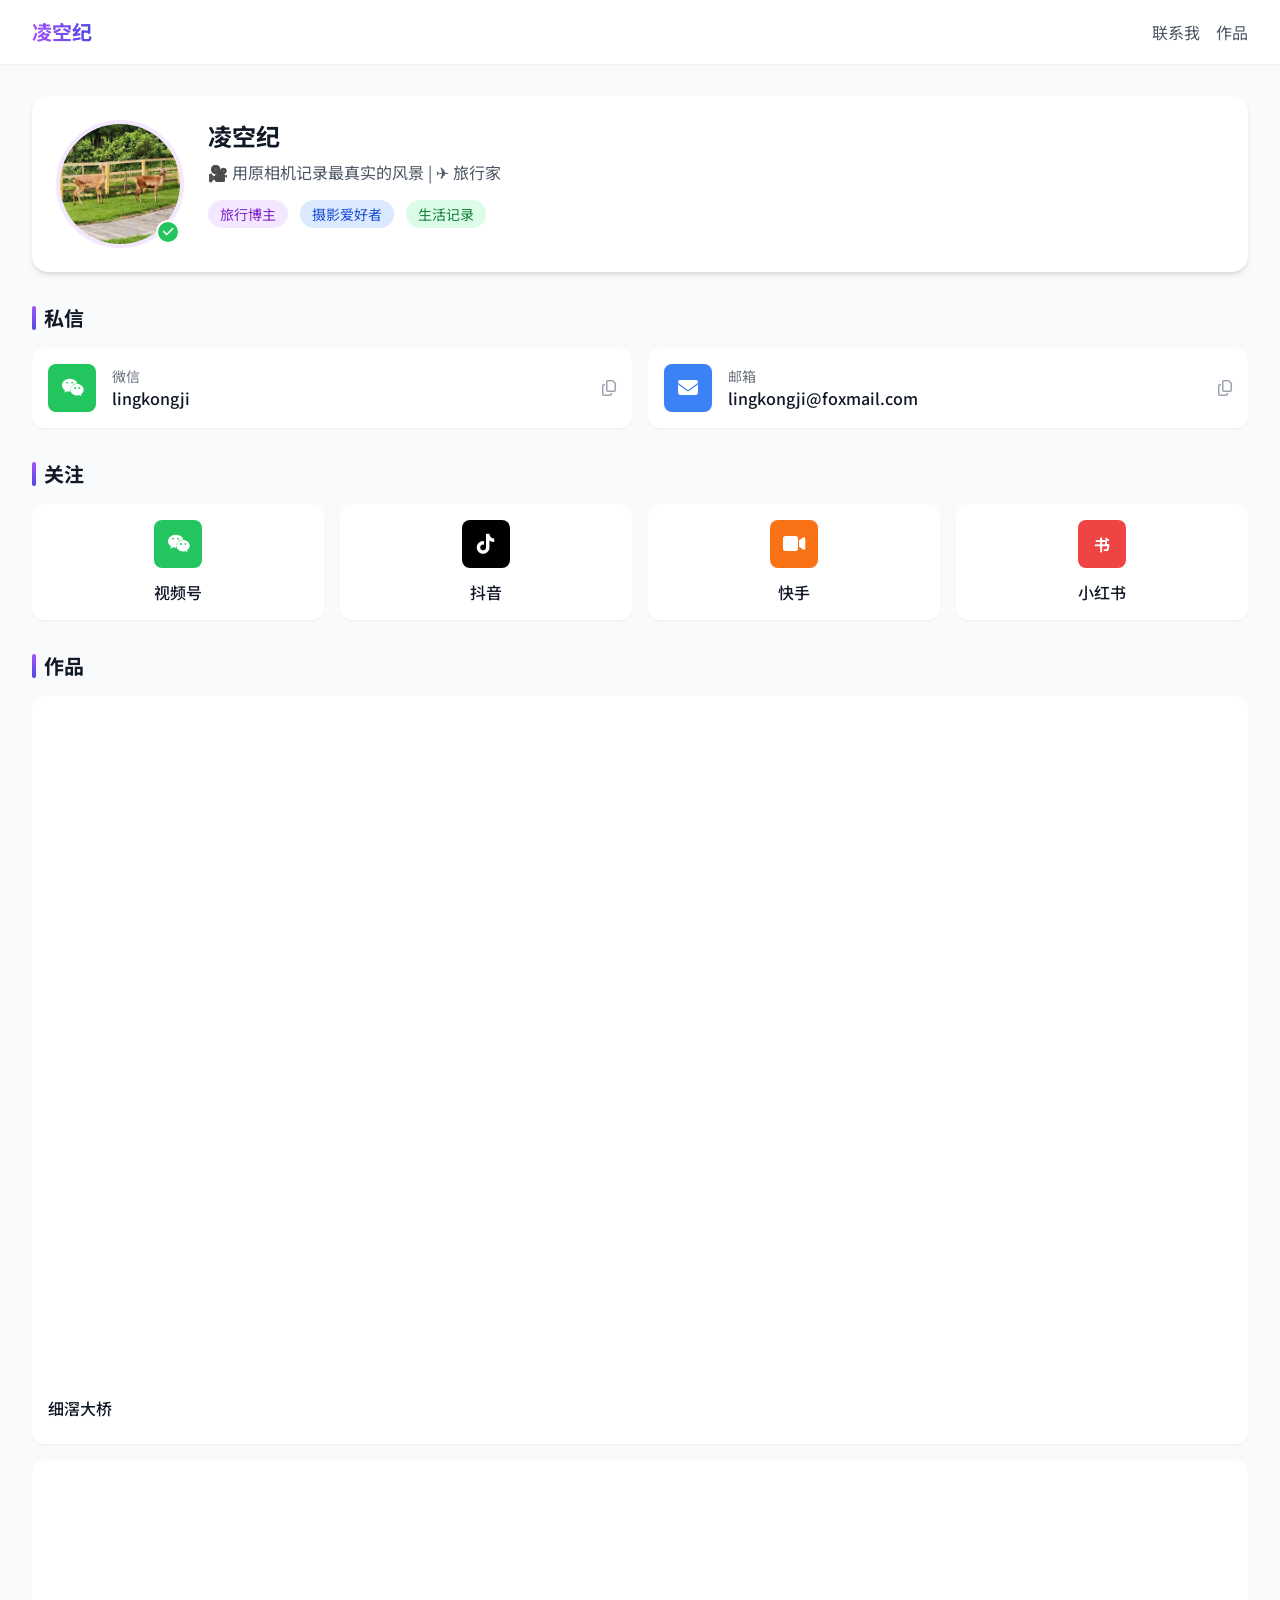
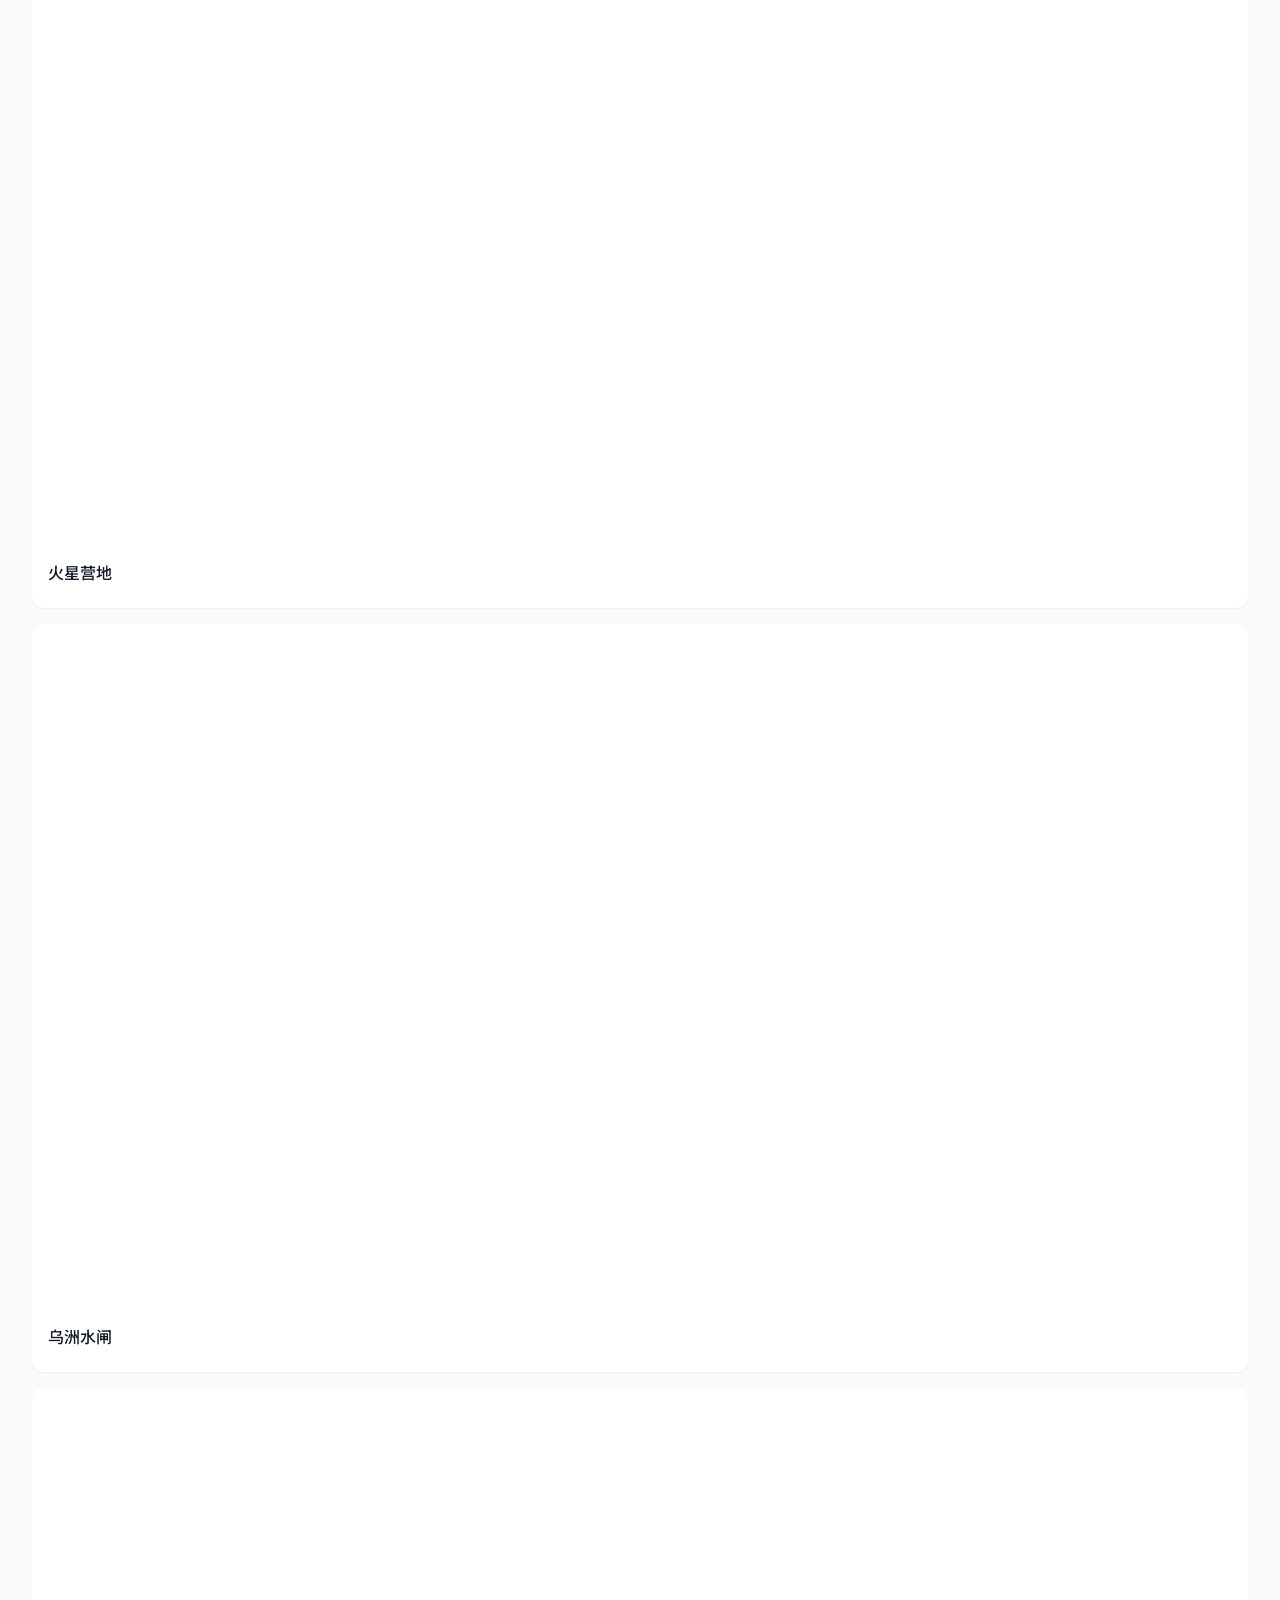
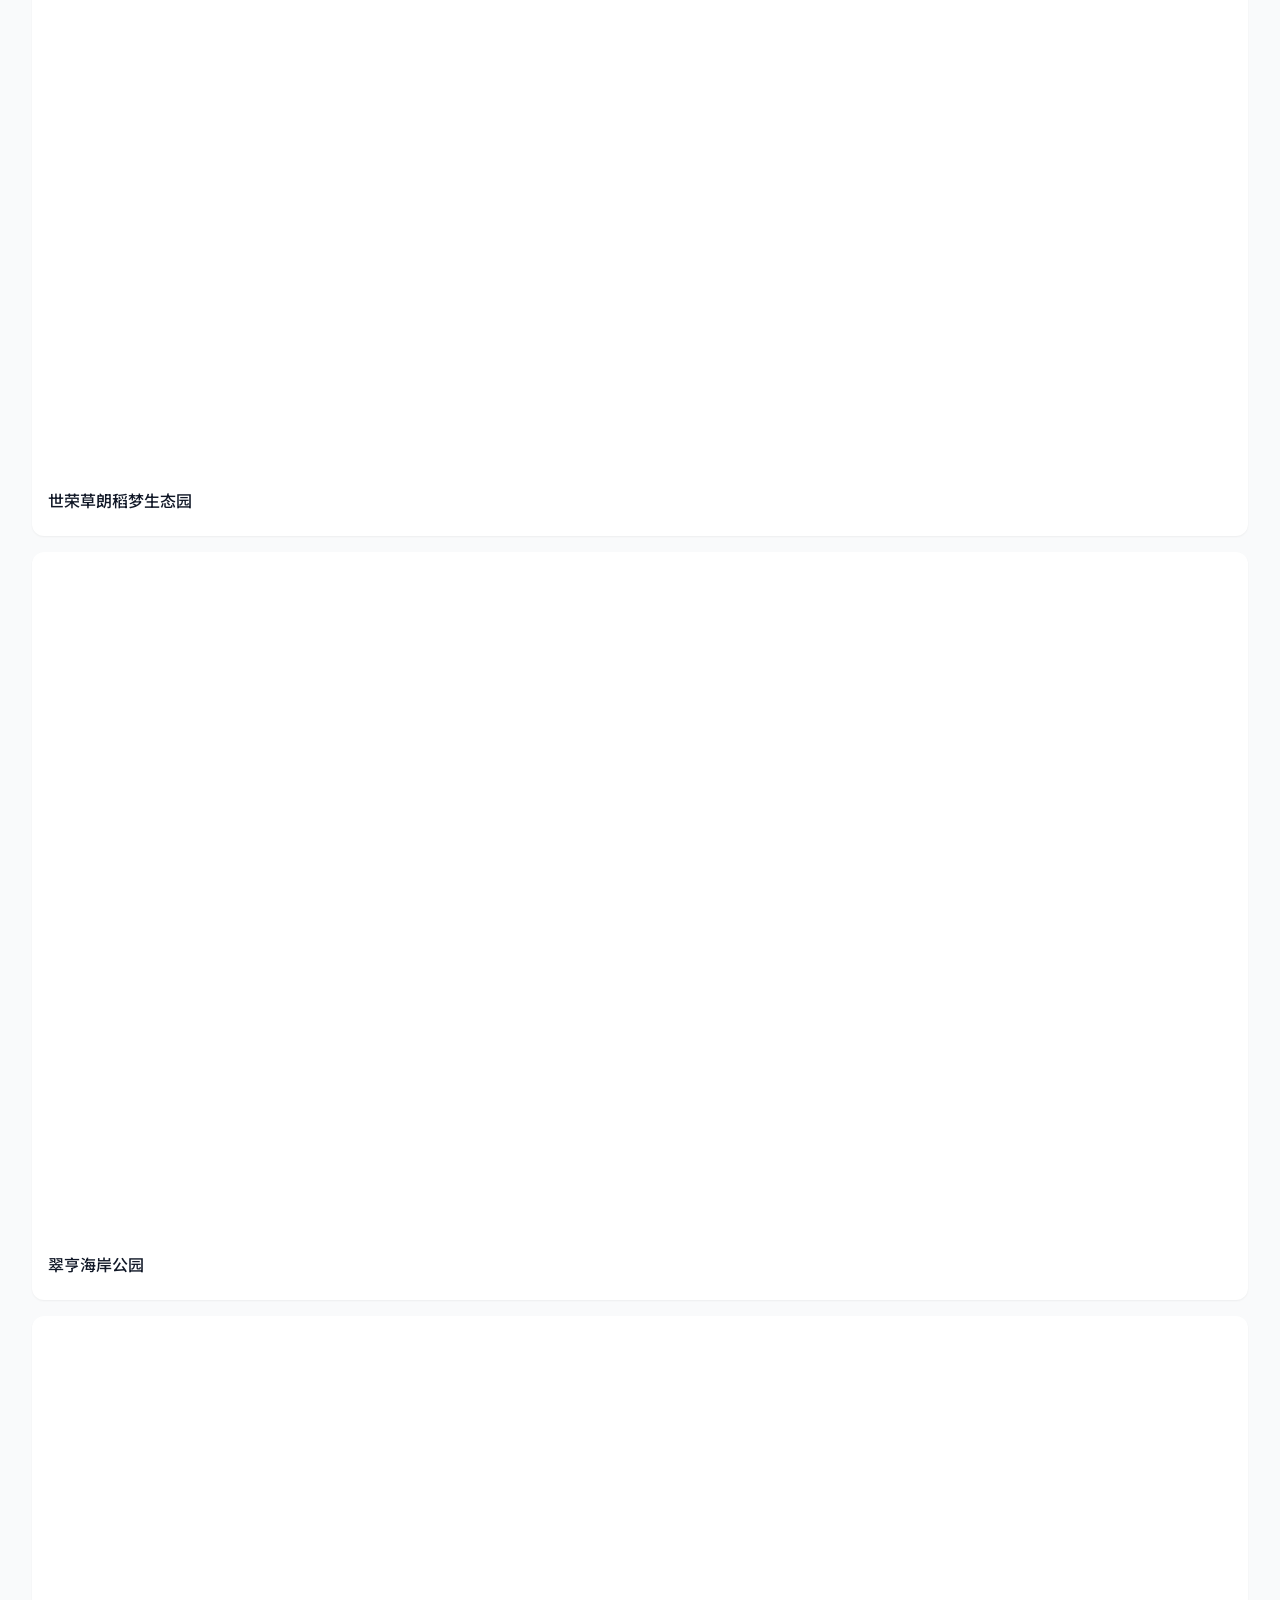
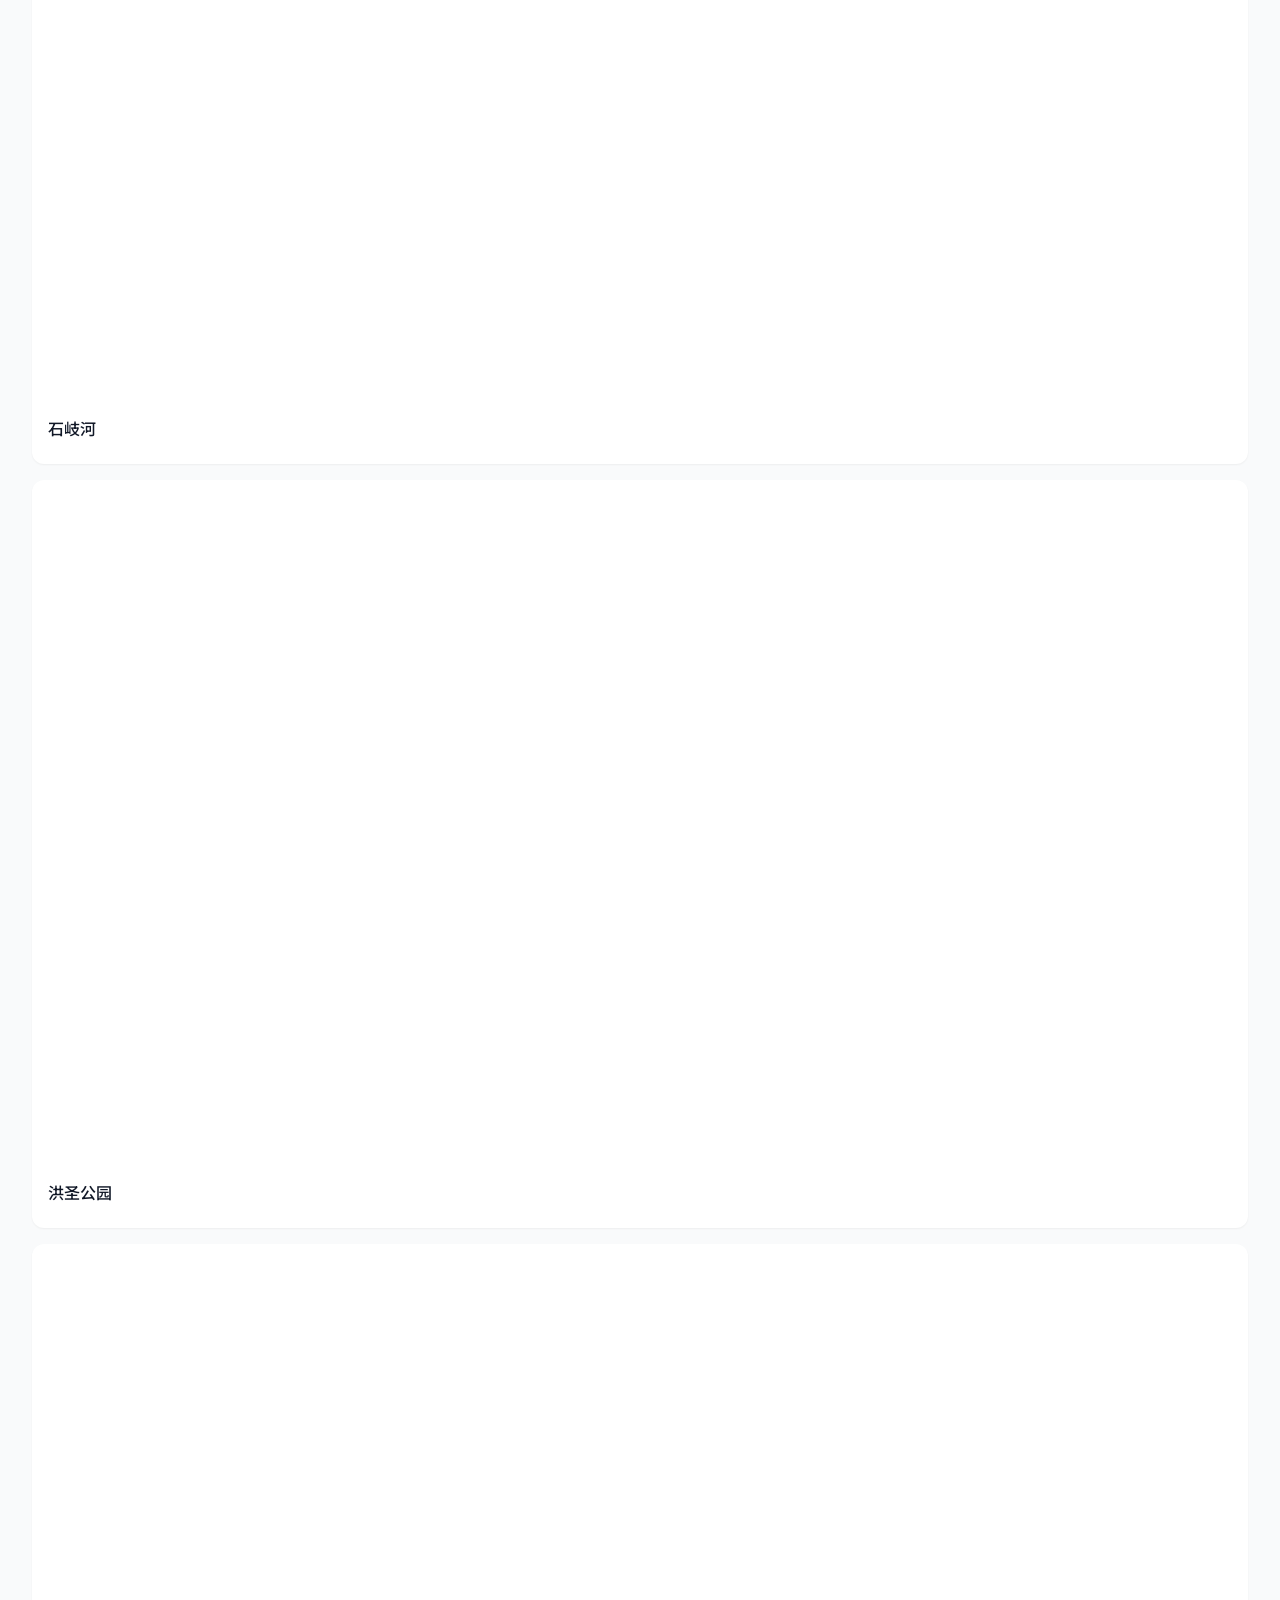
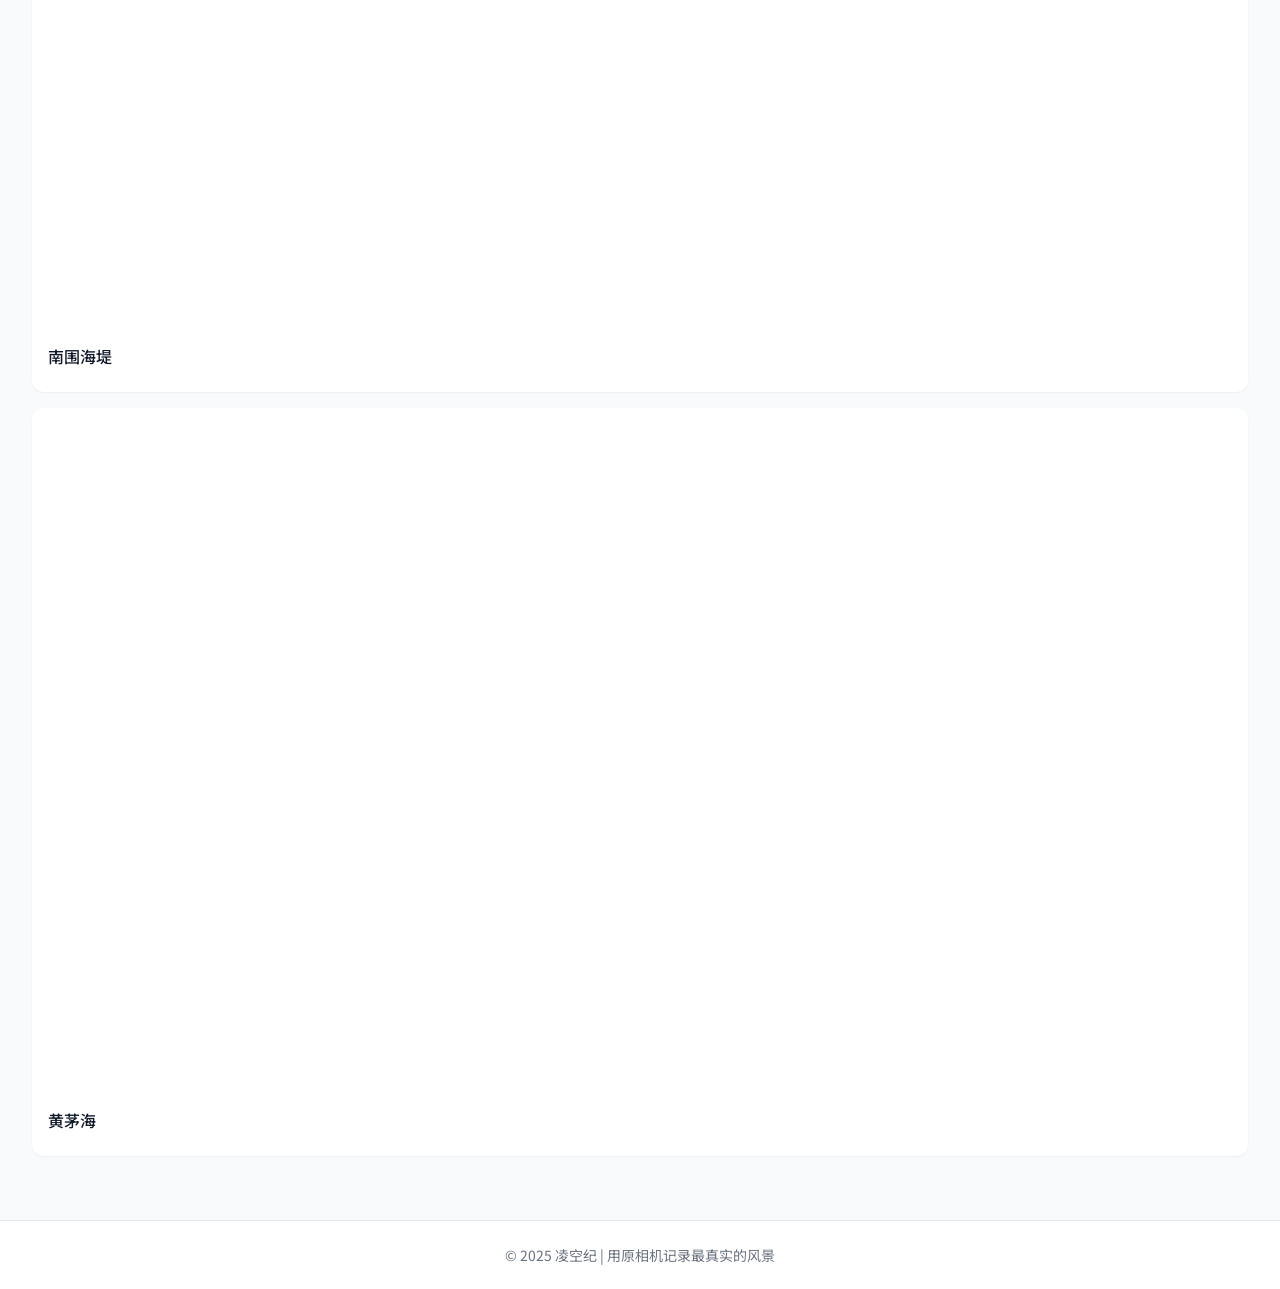
==== index.html @ 1d64bfb3 "Auto deploy: SSG build from 2026-06-17 10:42:15" ====
<!DOCTYPE html><html><head><meta charset="utf-8">
<meta name="viewport" content="width=device-width, initial-scale=1.0, maximum-scale=1.0, user-scalable=no">
<title>凌空纪 | 用原相机记录最真实的风景</title>
<link rel="preconnect" href="https://fonts.gstatic.com/" crossorigin="anonymous" data-hid="gf-preconnect">
<link rel="preconnect" href="https://fonts.googleapis.com/" data-hid="gf-origin-preconnect">
<script data-hid="gf-script">(function(){
        var h=document.querySelector("head");
        var m=h.querySelector('meta[name="head:count"]');
        if(m){m.setAttribute('content',Number(m.getAttribute('content'))+1);}
        else{m=document.createElement('meta');m.setAttribute('name','head:count');m.setAttribute('content','1');h.append(m);}
        var l=document.createElement('link');l.rel='stylesheet';l.href='https://fonts.googleapis.com/css2?family=Noto+Sans+SC:wght@400;500;700&display=swap';h.appendChild(l);
      })();</script>
<script type="text/javascript">
            if (window.location.hostname !== 'localhost' && window.location.hostname !== '127.0.0.1') {
              var _paq = window._paq = window._paq || [];
              _paq.push(['trackPageView']);
              _paq.push(['enableLinkTracking']);
              (function() {
                var u="//matomo.r.mmphub.com:88/";
                _paq.push(['setTrackerUrl', u+'matomo.php']);
                _paq.push(['setSiteId', '2']);
                var d=document, g=d.createElement('script'), s=d.getElementsByTagName('script')[0];
                g.async=true; g.src=u+'matomo.js'; s.parentNode.insertBefore(g,s);
              })();
            }
          </script>
<link rel="stylesheet" href="https://cdnjs.cloudflare.com/ajax/libs/font-awesome/6.5.1/css/all.min.css">
<link rel="stylesheet" href="/_nuxt/entry.DoYDCG5J.css" crossorigin>
<link rel="preload" as="style" href="https://fonts.googleapis.com/css2?family=Noto+Sans+SC:wght@400;500;700&display=swap" data-hid="gf-preload">
<link rel="modulepreload" as="script" crossorigin href="/_nuxt/CfxVKExC.js">
<script type="module" src="/_nuxt/CfxVKExC.js" crossorigin></script>
<link rel="dns-prefetch" href="https://fonts.gstatic.com/" data-hid="gf-prefetch">
<meta name="description" content="凌空纪 - 用原相机记录最真实的风景 | 旅行博主">
<meta name="referrer" content="no-referrer-when-downgrade">
<link rel="icon" href="/avatar.ico" type="image/x-icon">
<script id="unhead:payload" type="application/json">{"title":"凌空纪 | 用原相机记录最真实的风景"}</script></head><body><noscript><link rel="stylesheet" href="https://fonts.googleapis.com/css2?family=Noto+Sans+SC:wght@400;500;700&display=swap"></noscript><!--teleport start anchor--><!----><!--teleport anchor--><div id="__nuxt"><div data-v-0d64d7e1><!--[--><title data-v-0d64d7e1>凌空纪 | 用原相机记录最真实的风景</title><meta name="robots" content="index, follow, noarchive" data-v-0d64d7e1><!--]--><nav class="bg-white shadow-sm sticky top-0 z-50" data-v-0d64d7e1><div class="max-w-5xl mx-auto px-4 sm:px-6 lg:px-8" data-v-0d64d7e1><div class="flex justify-between h-16" data-v-0d64d7e1><div class="flex items-center" data-v-0d64d7e1><span class="text-xl font-bold gradient-text" data-v-0d64d7e1>凌空纪</span></div><div class="flex items-center space-x-4" data-v-0d64d7e1><a href="#contact" class="text-gray-600 hover:text-purple-600 transition" data-v-0d64d7e1>联系我</a><a href="#works" class="text-gray-600 hover:text-purple-600 transition" data-v-0d64d7e1>作品</a></div></div></div></nav><main class="max-w-5xl mx-auto px-4 sm:px-6 lg:px-8 py-8" data-v-0d64d7e1><section class="bg-white rounded-2xl shadow-md p-6 mb-8" data-v-0d64d7e1><div class="flex flex-col md:flex-row items-center md:items-start gap-6" data-v-0d64d7e1><div class="relative" data-v-0d64d7e1><img data-nuxt-img srcset="/_ipx/_/avatar.jpg 1x, /_ipx/_/avatar.jpg 2x" onerror="this.setAttribute(&#39;data-error&#39;, 1)" alt="头像" class="w-32 h-32 rounded-full object-cover border-4 border-purple-100" src="/_ipx/_/avatar.jpg" data-v-0d64d7e1><div class="absolute bottom-1 right-1 bg-green-500 w-6 h-6 rounded-full border-2 border-white flex items-center justify-center" data-v-0d64d7e1><i class="fas fa-check text-white text-xs" data-v-0d64d7e1></i></div></div><div class="flex-1 text-center md:text-left" data-v-0d64d7e1><h1 class="text-2xl font-bold mb-2" data-v-0d64d7e1>凌空纪</h1><p class="text-gray-600 mb-4" data-v-0d64d7e1>🎥 用原相机记录最真实的风景 | ✈️ 旅行家</p><div class="flex flex-wrap justify-center md:justify-start gap-3" data-v-0d64d7e1><span class="px-3 py-1 bg-purple-100 text-purple-700 rounded-full text-sm" data-v-0d64d7e1>旅行博主</span><span class="px-3 py-1 bg-blue-100 text-blue-700 rounded-full text-sm" data-v-0d64d7e1>摄影爱好者</span><span class="px-3 py-1 bg-green-100 text-green-700 rounded-full text-sm" data-v-0d64d7e1>生活记录</span></div></div></div></section><section id="contact" class="mb-8" data-v-0d64d7e1><h2 class="text-xl font-bold mb-4 flex items-center" data-v-0d64d7e1><span class="w-1 h-6 bg-gradient-to-b from-purple-500 to-indigo-600 rounded mr-2" data-v-0d64d7e1></span> 私信 </h2><div class="grid grid-cols-1 md:grid-cols-2 gap-4" data-v-0d64d7e1><div class="bg-white rounded-xl shadow-sm p-4 card-hover cursor-pointer" data-v-0d64d7e1><div class="flex items-center gap-4" data-v-0d64d7e1><div class="w-12 h-12 rounded-lg bg-green-500 flex items-center justify-center text-white" data-v-0d64d7e1><i class="fab fa-weixin text-xl" data-v-0d64d7e1></i></div><div class="flex-1" data-v-0d64d7e1><div class="text-gray-500 text-sm" data-v-0d64d7e1>微信</div><div class="font-medium" data-v-0d64d7e1>lingkongji</div></div><i class="far fa-copy text-gray-400" data-v-0d64d7e1></i></div></div><div class="bg-white rounded-xl shadow-sm p-4 card-hover cursor-pointer" data-v-0d64d7e1><div class="flex items-center gap-4" data-v-0d64d7e1><div class="w-12 h-12 rounded-lg bg-blue-500 flex items-center justify-center text-white" data-v-0d64d7e1><i class="fas fa-envelope text-xl" data-v-0d64d7e1></i></div><div class="flex-1" data-v-0d64d7e1><div class="text-gray-500 text-sm" data-v-0d64d7e1>邮箱</div><div class="font-medium" data-v-0d64d7e1>lingkongji@foxmail.com</div></div><i class="far fa-copy text-gray-400" data-v-0d64d7e1></i></div></div></div></section><section class="mb-8" data-v-0d64d7e1><h2 class="text-xl font-bold mb-4 flex items-center" data-v-0d64d7e1><span class="w-1 h-6 bg-gradient-to-b from-purple-500 to-indigo-600 rounded mr-2" data-v-0d64d7e1></span> 关注 </h2><div class="grid grid-cols-2 md:grid-cols-4 gap-4" data-v-0d64d7e1><button class="bg-white rounded-xl shadow-sm p-4 card-hover flex flex-col items-center w-full" data-v-0d64d7e1><div class="w-12 h-12 rounded-lg bg-green-500 flex items-center justify-center text-white mb-3" data-v-0d64d7e1><i class="fab fa-weixin text-xl" data-v-0d64d7e1></i></div><div class="font-medium" data-v-0d64d7e1>视频号</div></button><a href="https://v.douyin.com/pP9XcauuibU" class="bg-white rounded-xl shadow-sm p-4 card-hover flex flex-col items-center" data-v-0d64d7e1><div class="w-12 h-12 rounded-lg bg-black flex items-center justify-center text-white mb-3" data-v-0d64d7e1><i class="fab fa-tiktok text-xl" data-v-0d64d7e1></i></div><div class="font-medium" data-v-0d64d7e1>抖音</div></a><a href="https://v.kuaishou.com/f/YeQzV2r47" class="bg-white rounded-xl shadow-sm p-4 card-hover flex flex-col items-center" data-v-0d64d7e1><div class="w-12 h-12 rounded-lg bg-orange-500 flex items-center justify-center text-white mb-3" data-v-0d64d7e1><i class="fas fa-video text-xl" data-v-0d64d7e1></i></div><div class="font-medium" data-v-0d64d7e1>快手</div></a><a href="https://xhslink.com/m/8OOuBfRCATQ" class="bg-white rounded-xl shadow-sm p-4 card-hover flex flex-col items-center" data-v-0d64d7e1><div class="w-12 h-12 rounded-lg bg-red-500 flex items-center justify-center text-white mb-3" data-v-0d64d7e1><span class="font-bold" data-v-0d64d7e1>书</span></div><div class="font-medium" data-v-0d64d7e1>小红书</div></a></div></section><section id="works" class="mb-8" data-v-0d64d7e1><h2 class="text-xl font-bold mb-4 flex items-center" data-v-0d64d7e1><span class="w-1 h-6 bg-gradient-to-b from-purple-500 to-indigo-600 rounded mr-2" data-v-0d64d7e1></span> 作品 </h2><div class="works-grid gap-4" data-v-0d64d7e1><!--[--><div class="bg-white rounded-xl shadow-sm overflow-hidden card-hover" data-v-0d64d7e1><div class="video-container"><iframe src="https://open.douyin.com/player/video?vid=7648472670173941043&amp;autoplay=0" frameborder="0" allowfullscreen class="w-full h-full" sandbox="allow-scripts allow-same-origin allow-popups" loading="lazy" referrerpolicy="no-referrer" title="抖音视频播放器"></iframe></div><div class="p-4"><h3 class="font-medium mb-2">细滘大桥</h3><div class="flex items-center gap-4 text-gray-500 text-sm"><!----><!----></div></div></div><div class="bg-white rounded-xl shadow-sm overflow-hidden card-hover" data-v-0d64d7e1><div class="video-container"><iframe src="https://open.douyin.com/player/video?vid=7647807189112851721&amp;autoplay=0" frameborder="0" allowfullscreen class="w-full h-full" sandbox="allow-scripts allow-same-origin allow-popups" loading="lazy" referrerpolicy="no-referrer" title="抖音视频播放器"></iframe></div><div class="p-4"><h3 class="font-medium mb-2">火星营地</h3><div class="flex items-center gap-4 text-gray-500 text-sm"><!----><!----></div></div></div><div class="bg-white rounded-xl shadow-sm overflow-hidden card-hover" data-v-0d64d7e1><div class="video-container"><iframe src="https://open.douyin.com/player/video?vid=7644459484105936166&amp;autoplay=0" frameborder="0" allowfullscreen class="w-full h-full" sandbox="allow-scripts allow-same-origin allow-popups" loading="lazy" referrerpolicy="no-referrer" title="抖音视频播放器"></iframe></div><div class="p-4"><h3 class="font-medium mb-2">乌洲水闸</h3><div class="flex items-center gap-4 text-gray-500 text-sm"><!----><!----></div></div></div><div class="bg-white rounded-xl shadow-sm overflow-hidden card-hover" data-v-0d64d7e1><div class="video-container"><iframe src="https://open.douyin.com/player/video?vid=7604456518175526185&amp;autoplay=0" frameborder="0" allowfullscreen class="w-full h-full" sandbox="allow-scripts allow-same-origin allow-popups" loading="lazy" referrerpolicy="no-referrer" title="抖音视频播放器"></iframe></div><div class="p-4"><h3 class="font-medium mb-2">世荣草朗稻梦生态园</h3><div class="flex items-center gap-4 text-gray-500 text-sm"><!----><!----></div></div></div><div class="bg-white rounded-xl shadow-sm overflow-hidden card-hover" data-v-0d64d7e1><div class="video-container"><iframe src="https://open.douyin.com/player/video?vid=7627733585167961350&amp;autoplay=0" frameborder="0" allowfullscreen class="w-full h-full" sandbox="allow-scripts allow-same-origin allow-popups" loading="lazy" referrerpolicy="no-referrer" title="抖音视频播放器"></iframe></div><div class="p-4"><h3 class="font-medium mb-2">翠亨海岸公园</h3><div class="flex items-center gap-4 text-gray-500 text-sm"><!----><!----></div></div></div><div class="bg-white rounded-xl shadow-sm overflow-hidden card-hover" data-v-0d64d7e1><div class="video-container"><iframe src="https://open.douyin.com/player/video?vid=7628822679298067754&amp;autoplay=0" frameborder="0" allowfullscreen class="w-full h-full" sandbox="allow-scripts allow-same-origin allow-popups" loading="lazy" referrerpolicy="no-referrer" title="抖音视频播放器"></iframe></div><div class="p-4"><h3 class="font-medium mb-2">石岐河</h3><div class="flex items-center gap-4 text-gray-500 text-sm"><!----><!----></div></div></div><div class="bg-white rounded-xl shadow-sm overflow-hidden card-hover" data-v-0d64d7e1><div class="video-container"><iframe src="https://open.douyin.com/player/video?vid=7625848802552974642&amp;autoplay=0" frameborder="0" allowfullscreen class="w-full h-full" sandbox="allow-scripts allow-same-origin allow-popups" loading="lazy" referrerpolicy="no-referrer" title="抖音视频播放器"></iframe></div><div class="p-4"><h3 class="font-medium mb-2">洪圣公园</h3><div class="flex items-center gap-4 text-gray-500 text-sm"><!----><!----></div></div></div><div class="bg-white rounded-xl shadow-sm overflow-hidden card-hover" data-v-0d64d7e1><div class="video-container"><iframe src="https://open.douyin.com/player/video?vid=7570963119699283234&amp;autoplay=0" frameborder="0" allowfullscreen class="w-full h-full" sandbox="allow-scripts allow-same-origin allow-popups" loading="lazy" referrerpolicy="no-referrer" title="抖音视频播放器"></iframe></div><div class="p-4"><h3 class="font-medium mb-2">南围海堤</h3><div class="flex items-center gap-4 text-gray-500 text-sm"><!----><!----></div></div></div><div class="bg-white rounded-xl shadow-sm overflow-hidden card-hover" data-v-0d64d7e1><div class="video-container"><iframe src="https://open.douyin.com/player/video?vid=7565720964902735138&amp;autoplay=0" frameborder="0" allowfullscreen class="w-full h-full" sandbox="allow-scripts allow-same-origin allow-popups" loading="lazy" referrerpolicy="no-referrer" title="抖音视频播放器"></iframe></div><div class="p-4"><h3 class="font-medium mb-2">黄茅海</h3><div class="flex items-center gap-4 text-gray-500 text-sm"><!----><!----></div></div></div><!--]--></div></section></main><footer class="bg-white border-t border-gray-200 py-6" data-v-0d64d7e1><div class="max-w-5xl mx-auto px-4 sm:px-6 lg:px-8 text-center text-gray-500 text-sm" data-v-0d64d7e1><p data-v-0d64d7e1>© 2025 凌空纪 | 用原相机记录最真实的风景</p></div></footer><div id="toast" class="fixed top-20 left-1/2 transform -translate-x-1/2 bg-gray-800 text-white px-6 py-2 rounded-full shadow-lg font-medium text-sm hidden z-50 flex items-center gap-2" data-v-0d64d7e1><i class="fas fa-check-circle text-green-400" data-v-0d64d7e1></i><span id="toast-msg" data-v-0d64d7e1>已复制</span></div><!--teleport start--><!--teleport end--></div></div><div id="teleports"></div><script>window.__NUXT__={};window.__NUXT__.config={public:{apiBase:""},app:{baseURL:"/",buildId:"7a5ac436-2abf-405f-9745-4a3496551460",buildAssetsDir:"/_nuxt/",cdnURL:""}}</script>
<script type="application/json" data-nuxt-data="nuxt-app" data-ssr="true" id="__NUXT_DATA__">[["ShallowReactive",1],{"prerenderedAt":2,"data":3,"state":33,"once":35,"_errors":36,"serverRendered":39,"path":40},1781692934500,["ShallowReactive",4],{"works":5},[6,9,12,15,18,21,24,27,30],{"id":7,"title":8},"7648472670173941043","细滘大桥",{"id":10,"title":11},"7647807189112851721","火星营地",{"id":13,"title":14},"7644459484105936166","乌洲水闸",{"id":16,"title":17},"7604456518175526185","世荣草朗稻梦生态园",{"id":19,"title":20},"7627733585167961350","翠亨海岸公园",{"id":22,"title":23},"7628822679298067754","石岐河",{"id":25,"title":26},"7625848802552974642","洪圣公园",{"id":28,"title":29},"7570963119699283234","南围海堤",{"id":31,"title":32},"7565720964902735138","黄茅海",["Reactive",34],{},["Set"],["ShallowReactive",37],{"works":38},null,true,"\u002F"]</script></body></html>
---- _nuxt/entry.DoYDCG5J.css ----
@import"https://fonts.googleapis.com/css2?family=Noto+Sans+SC:wght@400;500;700&display=swap";*,:after,:before{--tw-border-spacing-x:0;--tw-border-spacing-y:0;--tw-translate-x:0;--tw-translate-y:0;--tw-rotate:0;--tw-skew-x:0;--tw-skew-y:0;--tw-scale-x:1;--tw-scale-y:1;--tw-pan-x: ;--tw-pan-y: ;--tw-pinch-zoom: ;--tw-scroll-snap-strictness:proximity;--tw-gradient-from-position: ;--tw-gradient-via-position: ;--tw-gradient-to-position: ;--tw-ordinal: ;--tw-slashed-zero: ;--tw-numeric-figure: ;--tw-numeric-spacing: ;--tw-numeric-fraction: ;--tw-ring-inset: ;--tw-ring-offset-width:0px;--tw-ring-offset-color:#fff;--tw-ring-color:rgba(59,130,246,.5);--tw-ring-offset-shadow:0 0 #0000;--tw-ring-shadow:0 0 #0000;--tw-shadow:0 0 #0000;--tw-shadow-colored:0 0 #0000;--tw-blur: ;--tw-brightness: ;--tw-contrast: ;--tw-grayscale: ;--tw-hue-rotate: ;--tw-invert: ;--tw-saturate: ;--tw-sepia: ;--tw-drop-shadow: ;--tw-backdrop-blur: ;--tw-backdrop-brightness: ;--tw-backdrop-contrast: ;--tw-backdrop-grayscale: ;--tw-backdrop-hue-rotate: ;--tw-backdrop-invert: ;--tw-backdrop-opacity: ;--tw-backdrop-saturate: ;--tw-backdrop-sepia: ;--tw-contain-size: ;--tw-contain-layout: ;--tw-contain-paint: ;--tw-contain-style: }::backdrop{--tw-border-spacing-x:0;--tw-border-spacing-y:0;--tw-translate-x:0;--tw-translate-y:0;--tw-rotate:0;--tw-skew-x:0;--tw-skew-y:0;--tw-scale-x:1;--tw-scale-y:1;--tw-pan-x: ;--tw-pan-y: ;--tw-pinch-zoom: ;--tw-scroll-snap-strictness:proximity;--tw-gradient-from-position: ;--tw-gradient-via-position: ;--tw-gradient-to-position: ;--tw-ordinal: ;--tw-slashed-zero: ;--tw-numeric-figure: ;--tw-numeric-spacing: ;--tw-numeric-fraction: ;--tw-ring-inset: ;--tw-ring-offset-width:0px;--tw-ring-offset-color:#fff;--tw-ring-color:rgba(59,130,246,.5);--tw-ring-offset-shadow:0 0 #0000;--tw-ring-shadow:0 0 #0000;--tw-shadow:0 0 #0000;--tw-shadow-colored:0 0 #0000;--tw-blur: ;--tw-brightness: ;--tw-contrast: ;--tw-grayscale: ;--tw-hue-rotate: ;--tw-invert: ;--tw-saturate: ;--tw-sepia: ;--tw-drop-shadow: ;--tw-backdrop-blur: ;--tw-backdrop-brightness: ;--tw-backdrop-contrast: ;--tw-backdrop-grayscale: ;--tw-backdrop-hue-rotate: ;--tw-backdrop-invert: ;--tw-backdrop-opacity: ;--tw-backdrop-saturate: ;--tw-backdrop-sepia: ;--tw-contain-size: ;--tw-contain-layout: ;--tw-contain-paint: ;--tw-contain-style: }*,:after,:before{border:0 solid #e5e7eb;box-sizing:border-box}:after,:before{--tw-content:""}:host,html{line-height:1.5;-webkit-text-size-adjust:100%;font-family:Noto Sans SC,sans-serif;font-feature-settings:normal;font-variation-settings:normal;-moz-tab-size:4;-o-tab-size:4;tab-size:4;-webkit-tap-highlight-color:transparent}body{line-height:inherit;margin:0}hr{border-top-width:1px;color:inherit;height:0}abbr:where([title]){-webkit-text-decoration:underline dotted;text-decoration:underline dotted}h1,h2,h3,h4,h5,h6{font-size:inherit;font-weight:inherit}a{color:inherit;text-decoration:inherit}b,strong{font-weight:bolder}code,kbd,pre,samp{font-family:ui-monospace,SFMono-Regular,Menlo,Monaco,Consolas,Liberation Mono,Courier New,monospace;font-feature-settings:normal;font-size:1em;font-variation-settings:normal}small{font-size:80%}sub,sup{font-size:75%;line-height:0;position:relative;vertical-align:baseline}sub{bottom:-.25em}sup{top:-.5em}table{border-collapse:collapse;border-color:inherit;text-indent:0}button,input,optgroup,select,textarea{color:inherit;font-family:inherit;font-feature-settings:inherit;font-size:100%;font-variation-settings:inherit;font-weight:inherit;letter-spacing:inherit;line-height:inherit;margin:0;padding:0}button,select{text-transform:none}button,input:where([type=button]),input:where([type=reset]),input:where([type=submit]){-webkit-appearance:button;background-color:transparent;background-image:none}:-moz-focusring{outline:auto}:-moz-ui-invalid{box-shadow:none}progress{vertical-align:baseline}::-webkit-inner-spin-button,::-webkit-outer-spin-button{height:auto}[type=search]{-webkit-appearance:textfield;outline-offset:-2px}::-webkit-search-decoration{-webkit-appearance:none}::-webkit-file-upload-button{-webkit-appearance:button;font:inherit}summary{display:list-item}blockquote,dd,dl,figure,h1,h2,h3,h4,h5,h6,hr,p,pre{margin:0}fieldset{margin:0}fieldset,legend{padding:0}menu,ol,ul{list-style:none;margin:0;padding:0}dialog{padding:0}textarea{resize:vertical}input::-moz-placeholder,textarea::-moz-placeholder{color:#9ca3af;opacity:1}input::placeholder,textarea::placeholder{color:#9ca3af;opacity:1}[role=button],button{cursor:pointer}:disabled{cursor:default}audio,canvas,embed,iframe,img,object,svg,video{display:block;vertical-align:middle}img,video{height:auto;max-width:100%}[hidden]:where(:not([hidden=until-found])){display:none}html{font-family:Noto Sans SC,system-ui,sans-serif}body{min-height:100vh;--tw-bg-opacity:1;background-color:rgb(249 250 251/var(--tw-bg-opacity,1));--tw-text-opacity:1;color:rgb(17 24 39/var(--tw-text-opacity,1))}::-webkit-scrollbar{width:8px}::-webkit-scrollbar-track{background:#f1f1f1}::-webkit-scrollbar-thumb{background:#c1c1c1;border-radius:4px}::-webkit-scrollbar-thumb:hover{background:#a8a8a8}.container{width:100%}@media(min-width:640px){.container{max-width:640px}}@media(min-width:768px){.container{max-width:768px}}@media(min-width:1024px){.container{max-width:1024px}}@media(min-width:1280px){.container{max-width:1280px}}@media(min-width:1536px){.container{max-width:1536px}}.gradient-text{background-image:linear-gradient(to right,var(--tw-gradient-stops));--tw-gradient-from:#a855f7 var(--tw-gradient-from-position);--tw-gradient-to:rgba(168,85,247,0) var(--tw-gradient-to-position);--tw-gradient-stops:var(--tw-gradient-from),var(--tw-gradient-to);--tw-gradient-to:#4f46e5 var(--tw-gradient-to-position);-webkit-background-clip:text;background-clip:text;color:transparent}.card-hover{transition-duration:.3s;transition-property:all;transition-timing-function:cubic-bezier(.4,0,.2,1)}.card-hover:hover{--tw-translate-y:-.25rem;transform:translate(var(--tw-translate-x),var(--tw-translate-y)) rotate(var(--tw-rotate)) skew(var(--tw-skew-x)) skewY(var(--tw-skew-y)) scaleX(var(--tw-scale-x)) scaleY(var(--tw-scale-y));--tw-shadow:0 10px 15px -3px rgba(0,0,0,.1),0 4px 6px -4px rgba(0,0,0,.1);--tw-shadow-colored:0 10px 15px -3px var(--tw-shadow-color),0 4px 6px -4px var(--tw-shadow-color);box-shadow:var(--tw-ring-offset-shadow,0 0 #0000),var(--tw-ring-shadow,0 0 #0000),var(--tw-shadow)}.video-container{aspect-ratio:16/9;border-radius:.5rem;overflow:hidden;position:relative;width:100%}.video-container iframe{border:none;height:108%;left:0;position:absolute;top:0;width:100%}.works-grid{display:grid;gap:1rem;grid-template-columns:repeat(1,minmax(0,1fr))}@media(min-width:1624px){.works-grid{grid-template-columns:repeat(2,minmax(0,1fr))}}#contact,#works{scroll-margin-top:80px}.fixed{position:fixed}.absolute{position:absolute}.relative{position:relative}.sticky{position:sticky}.inset-0{inset:0}.-bottom-2{bottom:-.5rem}.-left-2{left:-.5rem}.-right-2{right:-.5rem}.-top-2{top:-.5rem}.bottom-1{bottom:.25rem}.left-1\/2{left:50%}.right-1{right:.25rem}.right-4{right:1rem}.top-0{top:0}.top-20{top:5rem}.top-4{top:1rem}.z-50{z-index:50}.z-\[100\]{z-index:100}.mx-auto{margin-left:auto;margin-right:auto}.mb-2{margin-bottom:.5rem}.mb-3{margin-bottom:.75rem}.mb-4{margin-bottom:1rem}.mb-6{margin-bottom:1.5rem}.mb-8{margin-bottom:2rem}.mr-1{margin-right:.25rem}.mr-2{margin-right:.5rem}.flex{display:flex}.inline-flex{display:inline-flex}.grid{display:grid}.hidden{display:none}.aspect-square{aspect-ratio:1/1}.h-12{height:3rem}.h-16{height:4rem}.h-2{height:.5rem}.h-32{height:8rem}.h-6{height:1.5rem}.h-8{height:2rem}.h-full{height:100%}.w-1{width:.25rem}.w-12{width:3rem}.w-16{width:4rem}.w-32{width:8rem}.w-6{width:1.5rem}.w-8{width:2rem}.w-full{width:100%}.max-w-5xl{max-width:110rem}.max-w-md{max-width:28rem}.flex-1{flex:1 1 0%}.-translate-x-1\/2{--tw-translate-x:-50%}.-translate-x-1\/2,.-translate-y-\[50px\]{transform:translate(var(--tw-translate-x),var(--tw-translate-y)) rotate(var(--tw-rotate)) skew(var(--tw-skew-x)) skewY(var(--tw-skew-y)) scaleX(var(--tw-scale-x)) scaleY(var(--tw-scale-y))}.-translate-y-\[50px\]{--tw-translate-y:-50px}.transform{transform:translate(var(--tw-translate-x),var(--tw-translate-y)) rotate(var(--tw-rotate)) skew(var(--tw-skew-x)) skewY(var(--tw-skew-y)) scaleX(var(--tw-scale-x)) scaleY(var(--tw-scale-y))}.cursor-pointer{cursor:pointer}.grid-cols-1{grid-template-columns:repeat(1,minmax(0,1fr))}.grid-cols-2{grid-template-columns:repeat(2,minmax(0,1fr))}.flex-col{flex-direction:column}.flex-wrap{flex-wrap:wrap}.items-center{align-items:center}.justify-center{justify-content:center}.justify-between{justify-content:space-between}.gap-2{gap:.5rem}.gap-3{gap:.75rem}.gap-4{gap:1rem}.gap-6{gap:1.5rem}.space-x-4>:not([hidden])~:not([hidden]){--tw-space-x-reverse:0;margin-left:calc(1rem*(1 - var(--tw-space-x-reverse)));margin-right:calc(1rem*var(--tw-space-x-reverse))}.overflow-hidden{overflow:hidden}.rounded{border-radius:.25rem}.rounded-2xl{border-radius:1rem}.rounded-3xl{border-radius:1.5rem}.rounded-full{border-radius:9999px}.rounded-lg{border-radius:.5rem}.rounded-xl{border-radius:.75rem}.border{border-width:1px}.border-2{border-width:2px}.border-4{border-width:4px}.border-t{border-top-width:1px}.border-gray-100{--tw-border-opacity:1;border-color:rgb(243 244 246/var(--tw-border-opacity,1))}.border-gray-200{--tw-border-opacity:1;border-color:rgb(229 231 235/var(--tw-border-opacity,1))}.border-purple-100{--tw-border-opacity:1;border-color:rgb(243 232 255/var(--tw-border-opacity,1))}.border-white{--tw-border-opacity:1;border-color:rgb(255 255 255/var(--tw-border-opacity,1))}.border-yellow-200{--tw-border-opacity:1;border-color:rgb(254 240 138/var(--tw-border-opacity,1))}.bg-black{--tw-bg-opacity:1;background-color:rgb(0 0 0/var(--tw-bg-opacity,1))}.bg-black\/60{background-color:#0009}.bg-blue-100{--tw-bg-opacity:1;background-color:rgb(219 234 254/var(--tw-bg-opacity,1))}.bg-blue-500{--tw-bg-opacity:1;background-color:rgb(59 130 246/var(--tw-bg-opacity,1))}.bg-gray-100{--tw-bg-opacity:1;background-color:rgb(243 244 246/var(--tw-bg-opacity,1))}.bg-gray-800{--tw-bg-opacity:1;background-color:rgb(31 41 55/var(--tw-bg-opacity,1))}.bg-green-100{--tw-bg-opacity:1;background-color:rgb(220 252 231/var(--tw-bg-opacity,1))}.bg-green-500{--tw-bg-opacity:1;background-color:rgb(34 197 94/var(--tw-bg-opacity,1))}.bg-orange-500{--tw-bg-opacity:1;background-color:rgb(249 115 22/var(--tw-bg-opacity,1))}.bg-pink-500{--tw-bg-opacity:1;background-color:rgb(236 72 153/var(--tw-bg-opacity,1))}.bg-purple-100{--tw-bg-opacity:1;background-color:rgb(243 232 255/var(--tw-bg-opacity,1))}.bg-purple-500{--tw-bg-opacity:1;background-color:rgb(168 85 247/var(--tw-bg-opacity,1))}.bg-red-500{--tw-bg-opacity:1;background-color:rgb(239 68 68/var(--tw-bg-opacity,1))}.bg-white{--tw-bg-opacity:1;background-color:rgb(255 255 255/var(--tw-bg-opacity,1))}.bg-yellow-50{--tw-bg-opacity:1;background-color:rgb(254 252 232/var(--tw-bg-opacity,1))}.bg-gradient-to-b{background-image:linear-gradient(to bottom,var(--tw-gradient-stops))}.bg-gradient-to-br{background-image:linear-gradient(to bottom right,var(--tw-gradient-stops))}.bg-gradient-to-r{background-image:linear-gradient(to right,var(--tw-gradient-stops))}.from-green-400{--tw-gradient-from:#4ade80 var(--tw-gradient-from-position);--tw-gradient-to:rgba(74,222,128,0) var(--tw-gradient-to-position);--tw-gradient-stops:var(--tw-gradient-from),var(--tw-gradient-to)}.from-purple-500{--tw-gradient-from:#a855f7 var(--tw-gradient-from-position);--tw-gradient-to:rgba(168,85,247,0) var(--tw-gradient-to-position);--tw-gradient-stops:var(--tw-gradient-from),var(--tw-gradient-to)}.from-transparent{--tw-gradient-from:transparent var(--tw-gradient-from-position);--tw-gradient-to:transparent var(--tw-gradient-to-position);--tw-gradient-stops:var(--tw-gradient-from),var(--tw-gradient-to)}.via-green-400\/10{--tw-gradient-to:rgba(74,222,128,0) var(--tw-gradient-to-position);--tw-gradient-stops:var(--tw-gradient-from),rgba(74,222,128,.1) var(--tw-gradient-via-position),var(--tw-gradient-to)}.via-pink-500{--tw-gradient-to:rgba(236,72,153,0) var(--tw-gradient-to-position);--tw-gradient-stops:var(--tw-gradient-from),#ec4899 var(--tw-gradient-via-position),var(--tw-gradient-to)}.to-green-600{--tw-gradient-to:#16a34a var(--tw-gradient-to-position)}.to-indigo-600{--tw-gradient-to:#4f46e5 var(--tw-gradient-to-position)}.to-red-500{--tw-gradient-to:#ef4444 var(--tw-gradient-to-position)}.to-transparent{--tw-gradient-to:transparent var(--tw-gradient-to-position)}.object-cover{-o-object-fit:cover;object-fit:cover}.p-4{padding:1rem}.p-6{padding:1.5rem}.p-8{padding:2rem}.px-3{padding-left:.75rem;padding-right:.75rem}.px-4{padding-left:1rem;padding-right:1rem}.px-6{padding-left:1.5rem;padding-right:1.5rem}.py-1{padding-bottom:.25rem;padding-top:.25rem}.py-2{padding-bottom:.5rem;padding-top:.5rem}.py-3{padding-bottom:.75rem;padding-top:.75rem}.py-6{padding-bottom:1.5rem;padding-top:1.5rem}.py-8{padding-bottom:2rem;padding-top:2rem}.text-center{text-align:center}.text-2xl{font-size:1.5rem;line-height:2rem}.text-3xl{font-size:1.875rem;line-height:2.25rem}.text-base{font-size:1rem;line-height:1.5rem}.text-sm{font-size:.875rem;line-height:1.25rem}.text-xl{font-size:1.25rem;line-height:1.75rem}.text-xs{font-size:.75rem;line-height:1rem}.font-bold{font-weight:700}.font-medium{font-weight:500}.text-blue-700{--tw-text-opacity:1;color:rgb(29 78 216/var(--tw-text-opacity,1))}.text-gray-400{--tw-text-opacity:1;color:rgb(156 163 175/var(--tw-text-opacity,1))}.text-gray-500{--tw-text-opacity:1;color:rgb(107 114 128/var(--tw-text-opacity,1))}.text-gray-600{--tw-text-opacity:1;color:rgb(75 85 99/var(--tw-text-opacity,1))}.text-gray-800{--tw-text-opacity:1;color:rgb(31 41 55/var(--tw-text-opacity,1))}.text-green-400{--tw-text-opacity:1;color:rgb(74 222 128/var(--tw-text-opacity,1))}.text-green-700{--tw-text-opacity:1;color:rgb(21 128 61/var(--tw-text-opacity,1))}.text-purple-700{--tw-text-opacity:1;color:rgb(126 34 206/var(--tw-text-opacity,1))}.text-white{--tw-text-opacity:1;color:rgb(255 255 255/var(--tw-text-opacity,1))}.text-yellow-500{--tw-text-opacity:1;color:rgb(234 179 8/var(--tw-text-opacity,1))}.text-yellow-700{--tw-text-opacity:1;color:rgb(161 98 7/var(--tw-text-opacity,1))}.shadow-2xl{--tw-shadow:0 25px 50px -12px rgba(0,0,0,.25);--tw-shadow-colored:0 25px 50px -12px var(--tw-shadow-color)}.shadow-2xl,.shadow-inner{box-shadow:var(--tw-ring-offset-shadow,0 0 #0000),var(--tw-ring-shadow,0 0 #0000),var(--tw-shadow)}.shadow-inner{--tw-shadow:inset 0 2px 4px 0 rgba(0,0,0,.05);--tw-shadow-colored:inset 0 2px 4px 0 var(--tw-shadow-color)}.shadow-lg{--tw-shadow:0 10px 15px -3px rgba(0,0,0,.1),0 4px 6px -4px rgba(0,0,0,.1);--tw-shadow-colored:0 10px 15px -3px var(--tw-shadow-color),0 4px 6px -4px var(--tw-shadow-color)}.shadow-lg,.shadow-md{box-shadow:var(--tw-ring-offset-shadow,0 0 #0000),var(--tw-ring-shadow,0 0 #0000),var(--tw-shadow)}.shadow-md{--tw-shadow:0 4px 6px -1px rgba(0,0,0,.1),0 2px 4px -2px rgba(0,0,0,.1);--tw-shadow-colored:0 4px 6px -1px var(--tw-shadow-color),0 2px 4px -2px var(--tw-shadow-color)}.shadow-sm{--tw-shadow:0 1px 2px 0 rgba(0,0,0,.05);--tw-shadow-colored:0 1px 2px 0 var(--tw-shadow-color);box-shadow:var(--tw-ring-offset-shadow,0 0 #0000),var(--tw-ring-shadow,0 0 #0000),var(--tw-shadow)}.blur{--tw-blur:blur(8px);filter:var(--tw-blur) var(--tw-brightness) var(--tw-contrast) var(--tw-grayscale) var(--tw-hue-rotate) var(--tw-invert) var(--tw-saturate) var(--tw-sepia) var(--tw-drop-shadow)}.backdrop-blur-sm{--tw-backdrop-blur:blur(4px);-webkit-backdrop-filter:var(--tw-backdrop-blur) var(--tw-backdrop-brightness) var(--tw-backdrop-contrast) var(--tw-backdrop-grayscale) var(--tw-backdrop-hue-rotate) var(--tw-backdrop-invert) var(--tw-backdrop-opacity) var(--tw-backdrop-saturate) var(--tw-backdrop-sepia);backdrop-filter:var(--tw-backdrop-blur) var(--tw-backdrop-brightness) var(--tw-backdrop-contrast) var(--tw-backdrop-grayscale) var(--tw-backdrop-hue-rotate) var(--tw-backdrop-invert) var(--tw-backdrop-opacity) var(--tw-backdrop-saturate) var(--tw-backdrop-sepia)}.transition{transition-duration:.15s;transition-property:color,background-color,border-color,text-decoration-color,fill,stroke,opacity,box-shadow,transform,filter,backdrop-filter;transition-timing-function:cubic-bezier(.4,0,.2,1)}.transition-all{transition-duration:.15s;transition-property:all;transition-timing-function:cubic-bezier(.4,0,.2,1)}.transition-colors{transition-duration:.15s;transition-property:color,background-color,border-color,text-decoration-color,fill,stroke;transition-timing-function:cubic-bezier(.4,0,.2,1)}.duration-200{transition-duration:.2s}.ease-in-out{transition-timing-function:cubic-bezier(.4,0,.2,1)}.hover\:-translate-y-0\.5:hover{--tw-translate-y:-.125rem;transform:translate(var(--tw-translate-x),var(--tw-translate-y)) rotate(var(--tw-rotate)) skew(var(--tw-skew-x)) skewY(var(--tw-skew-y)) scaleX(var(--tw-scale-x)) scaleY(var(--tw-scale-y))}.hover\:bg-gray-200:hover{--tw-bg-opacity:1;background-color:rgb(229 231 235/var(--tw-bg-opacity,1))}.hover\:text-purple-600:hover{--tw-text-opacity:1;color:rgb(147 51 234/var(--tw-text-opacity,1))}.hover\:shadow-xl:hover{--tw-shadow:0 20px 25px -5px rgba(0,0,0,.1),0 8px 10px -6px rgba(0,0,0,.1);--tw-shadow-colored:0 20px 25px -5px var(--tw-shadow-color),0 8px 10px -6px var(--tw-shadow-color);box-shadow:var(--tw-ring-offset-shadow,0 0 #0000),var(--tw-ring-shadow,0 0 #0000),var(--tw-shadow)}@media(min-width:640px){.sm\:px-6{padding-left:1.5rem;padding-right:1.5rem}}@media(min-width:768px){.md\:grid-cols-2{grid-template-columns:repeat(2,minmax(0,1fr))}.md\:grid-cols-4{grid-template-columns:repeat(4,minmax(0,1fr))}.md\:flex-row{flex-direction:row}.md\:items-start{align-items:flex-start}.md\:justify-start{justify-content:flex-start}.md\:text-left{text-align:left}}@media(min-width:1024px){.lg\:px-8{padding-left:2rem;padding-right:2rem}}.modal-enter-active[data-v-0d64d7e1],.modal-leave-active[data-v-0d64d7e1]{transition:opacity .3s ease}.modal-enter-from[data-v-0d64d7e1],.modal-leave-to[data-v-0d64d7e1]{opacity:0}.modal-enter-active .animate-modal-in[data-v-0d64d7e1],.modal-leave-active .animate-modal-in[data-v-0d64d7e1]{transition:transform .3s ease,opacity .3s ease}.modal-enter-from .animate-modal-in[data-v-0d64d7e1],.modal-leave-to .animate-modal-in[data-v-0d64d7e1]{opacity:0;transform:scale(.9)}@keyframes scan-0d64d7e1{0%{transform:translateY(-100%)}to{transform:translateY(100%)}}.animate-scan[data-v-0d64d7e1]{animation:scan-0d64d7e1 3s ease-in-out infinite}
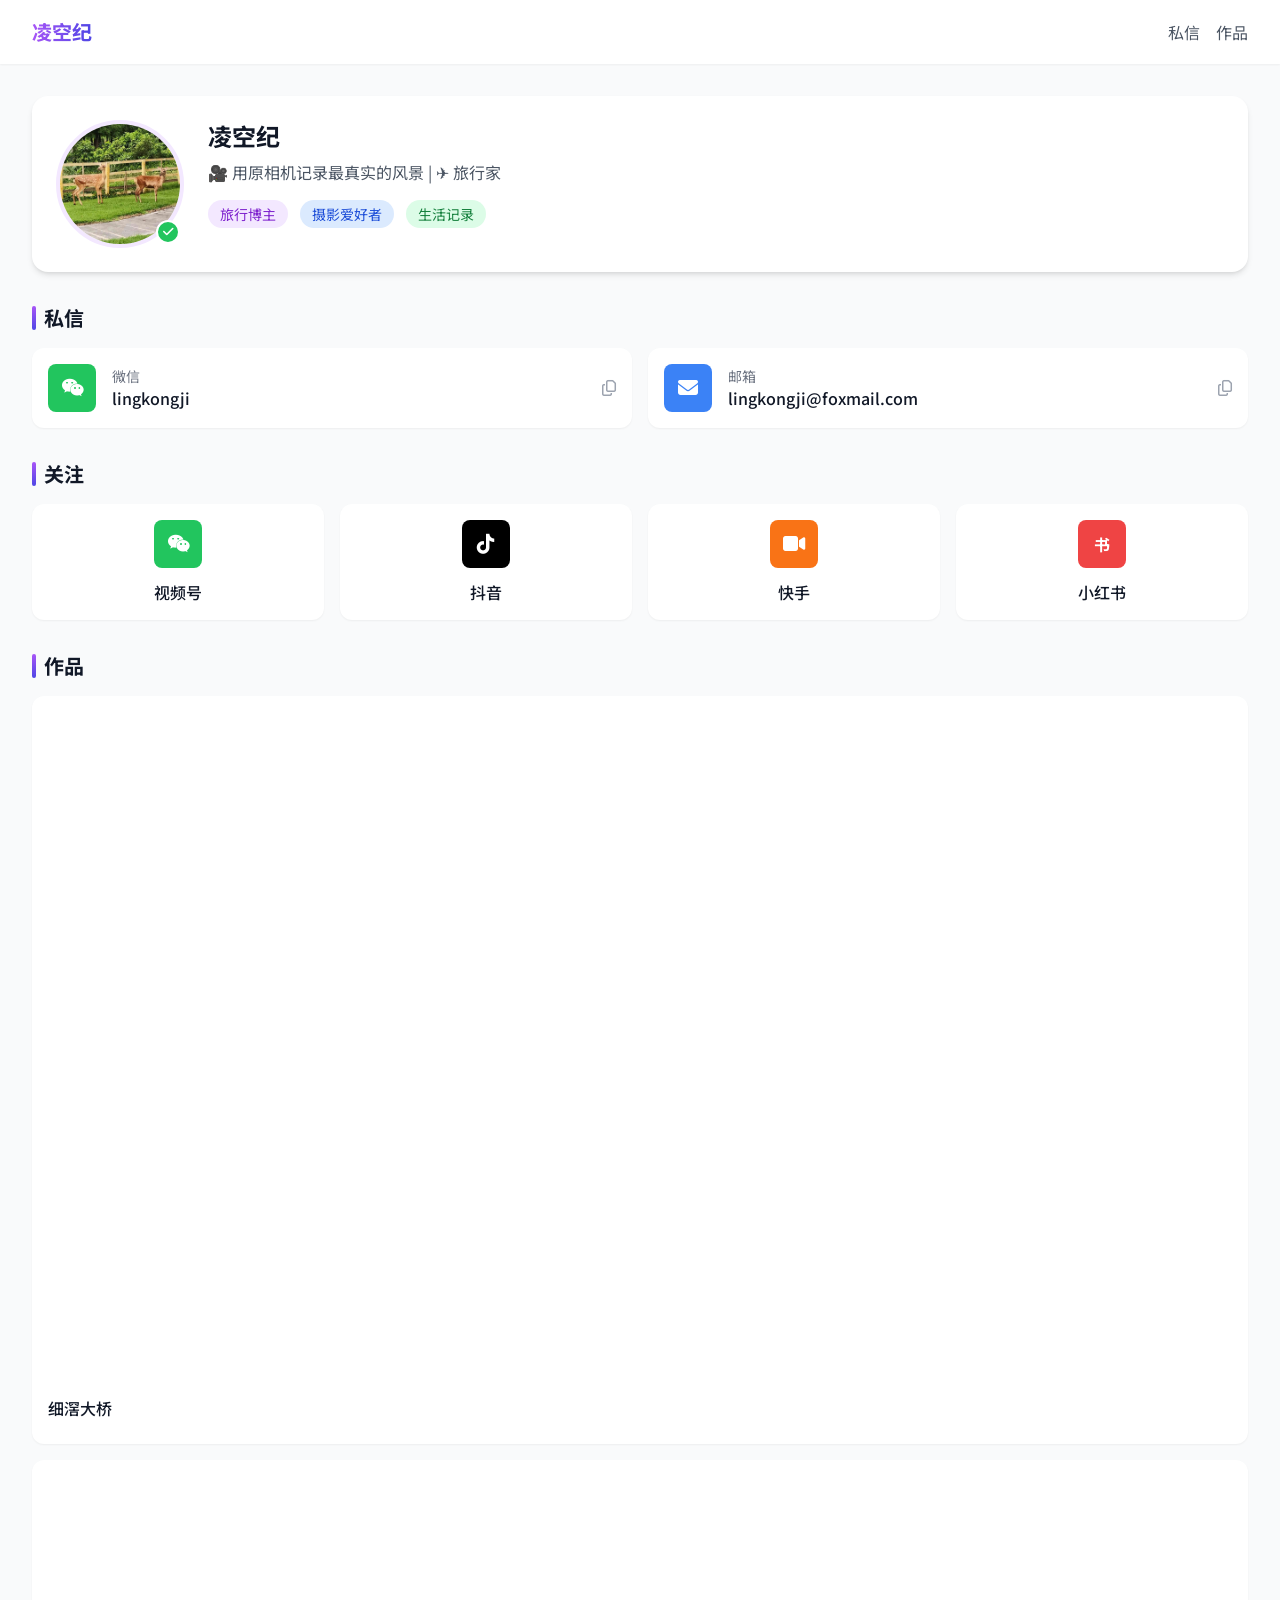
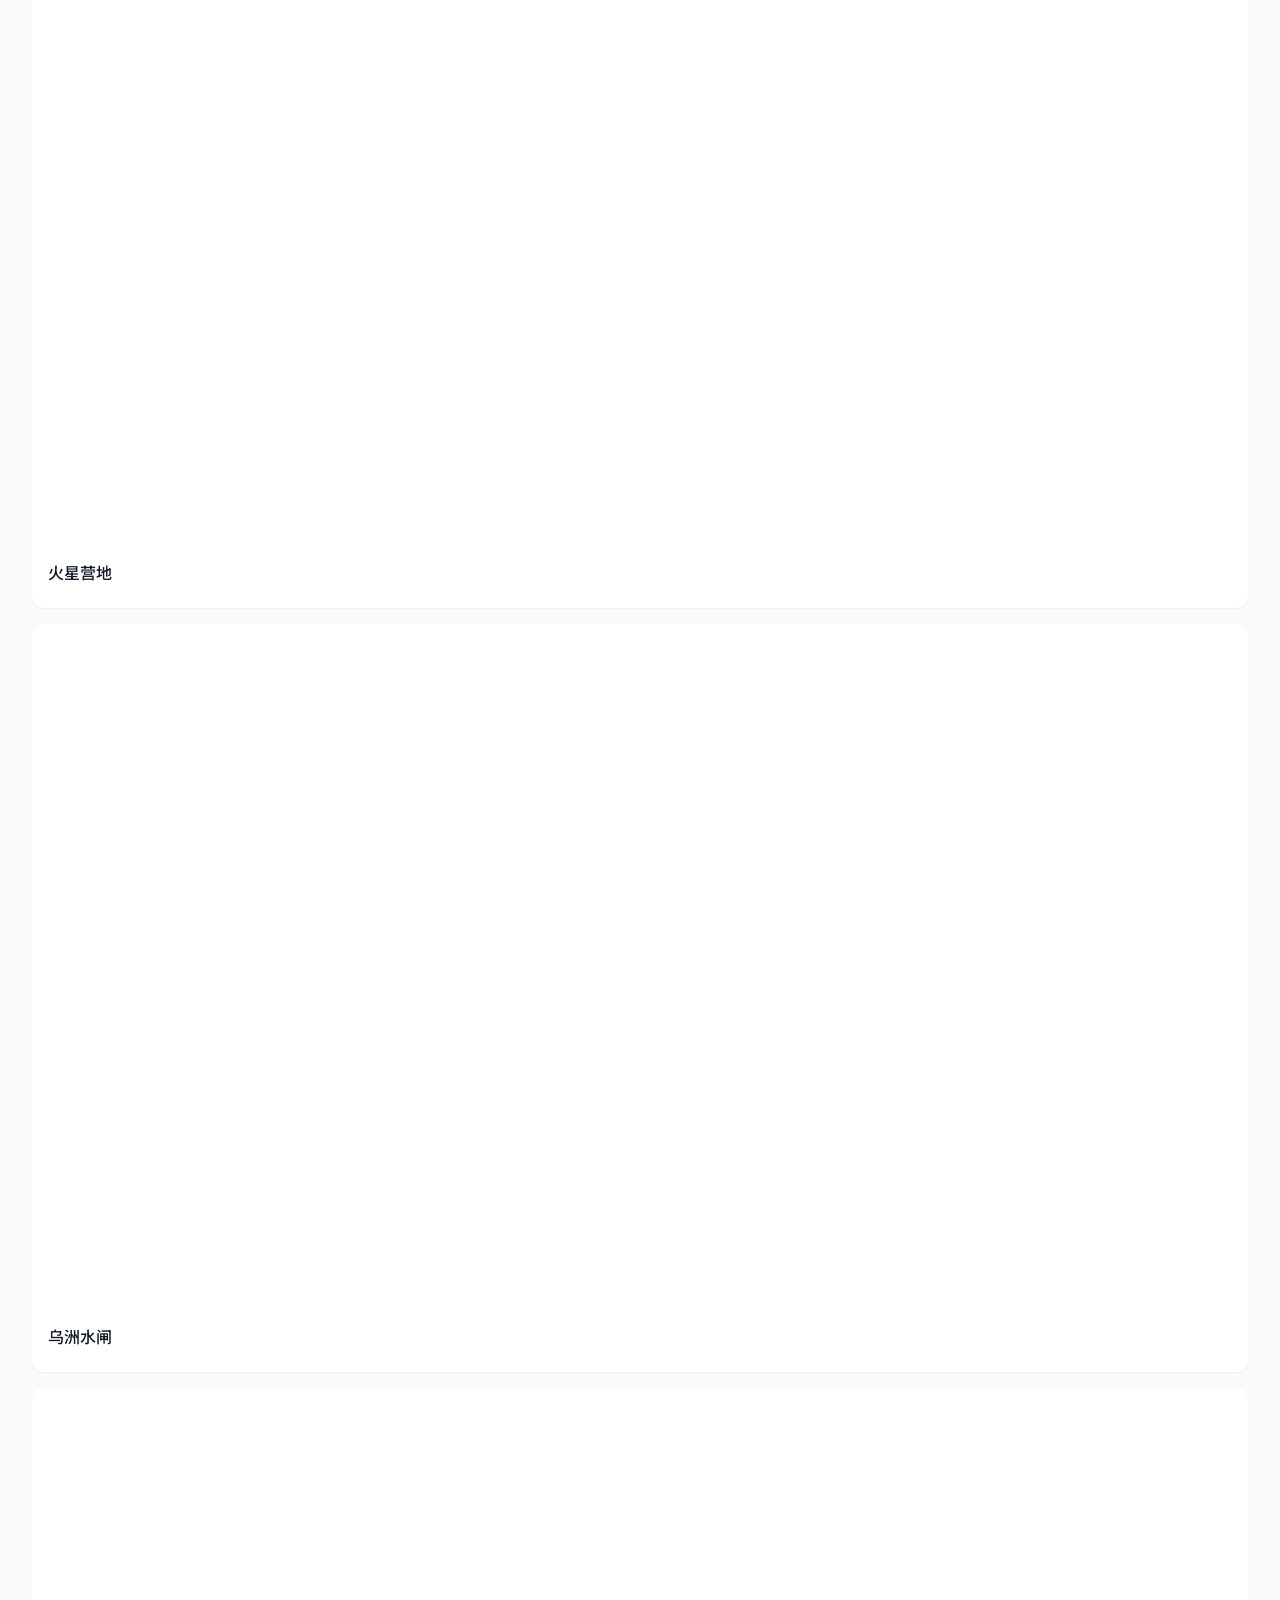
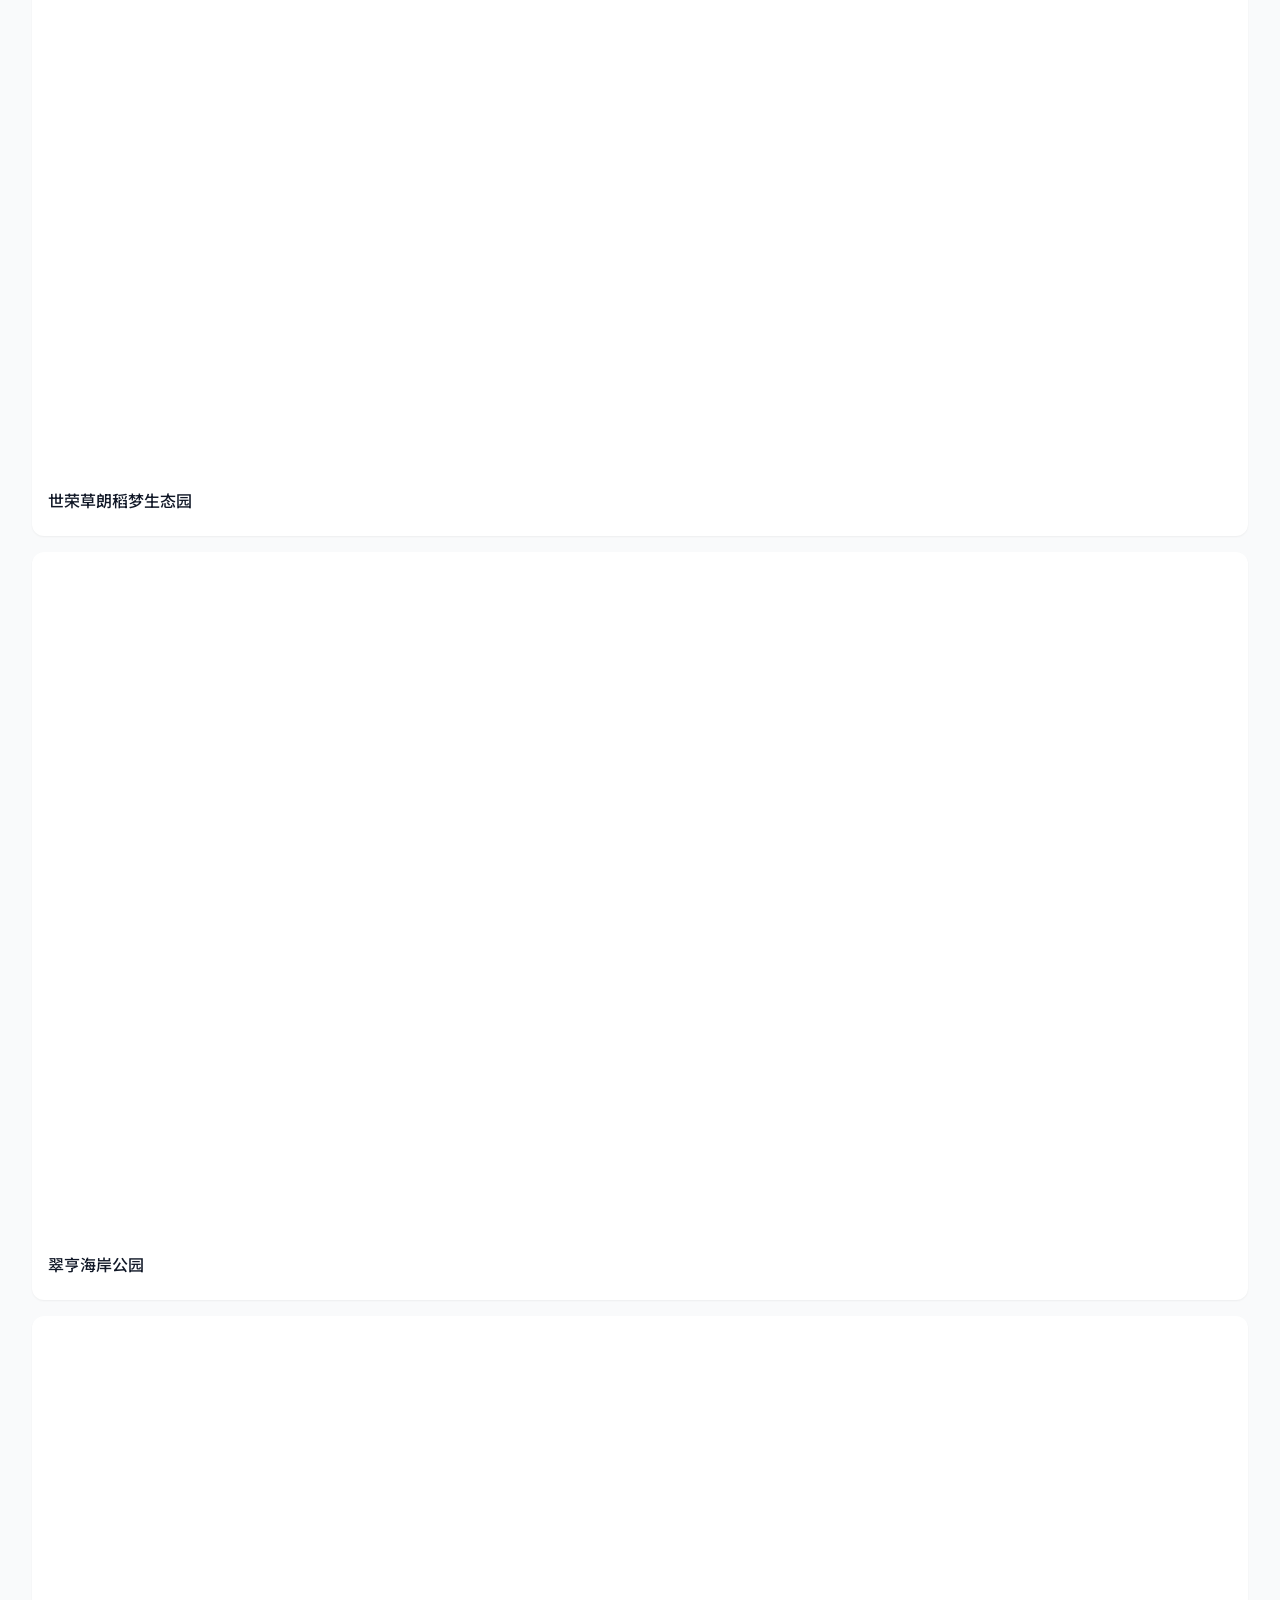
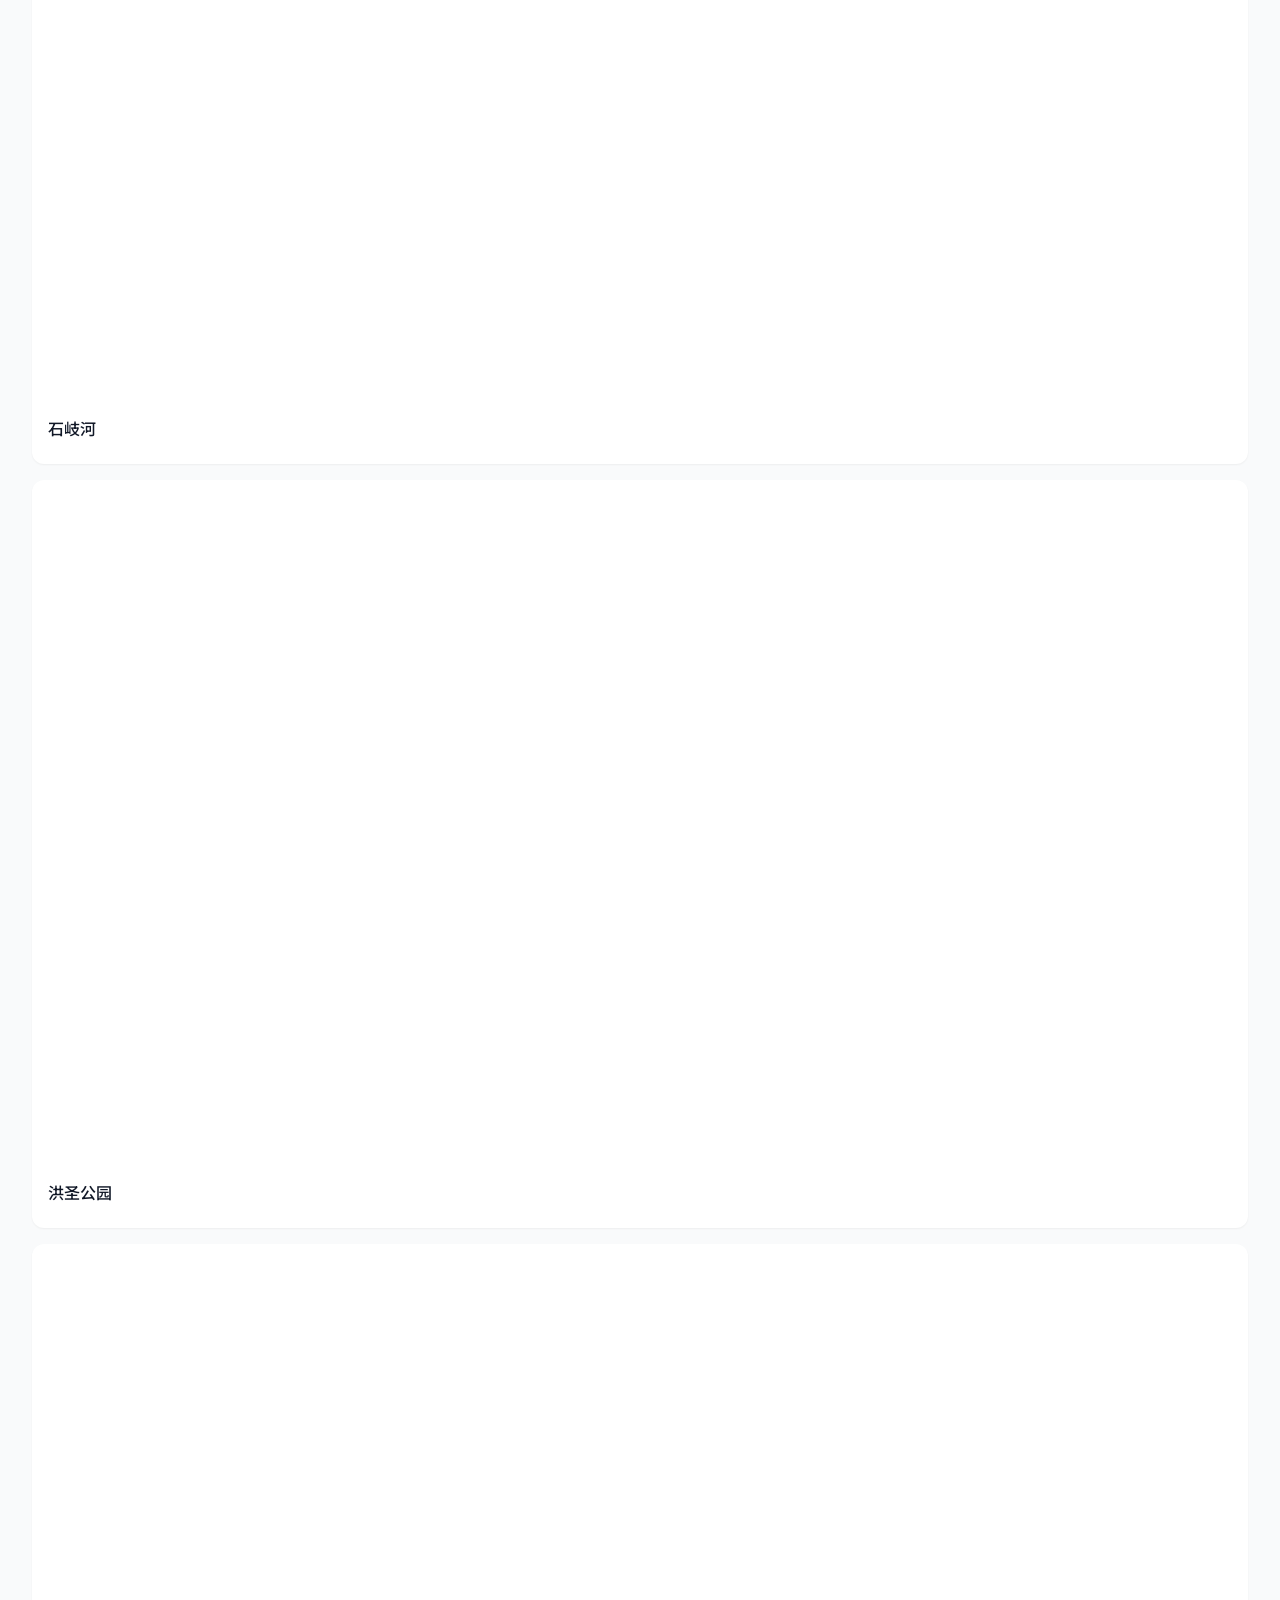
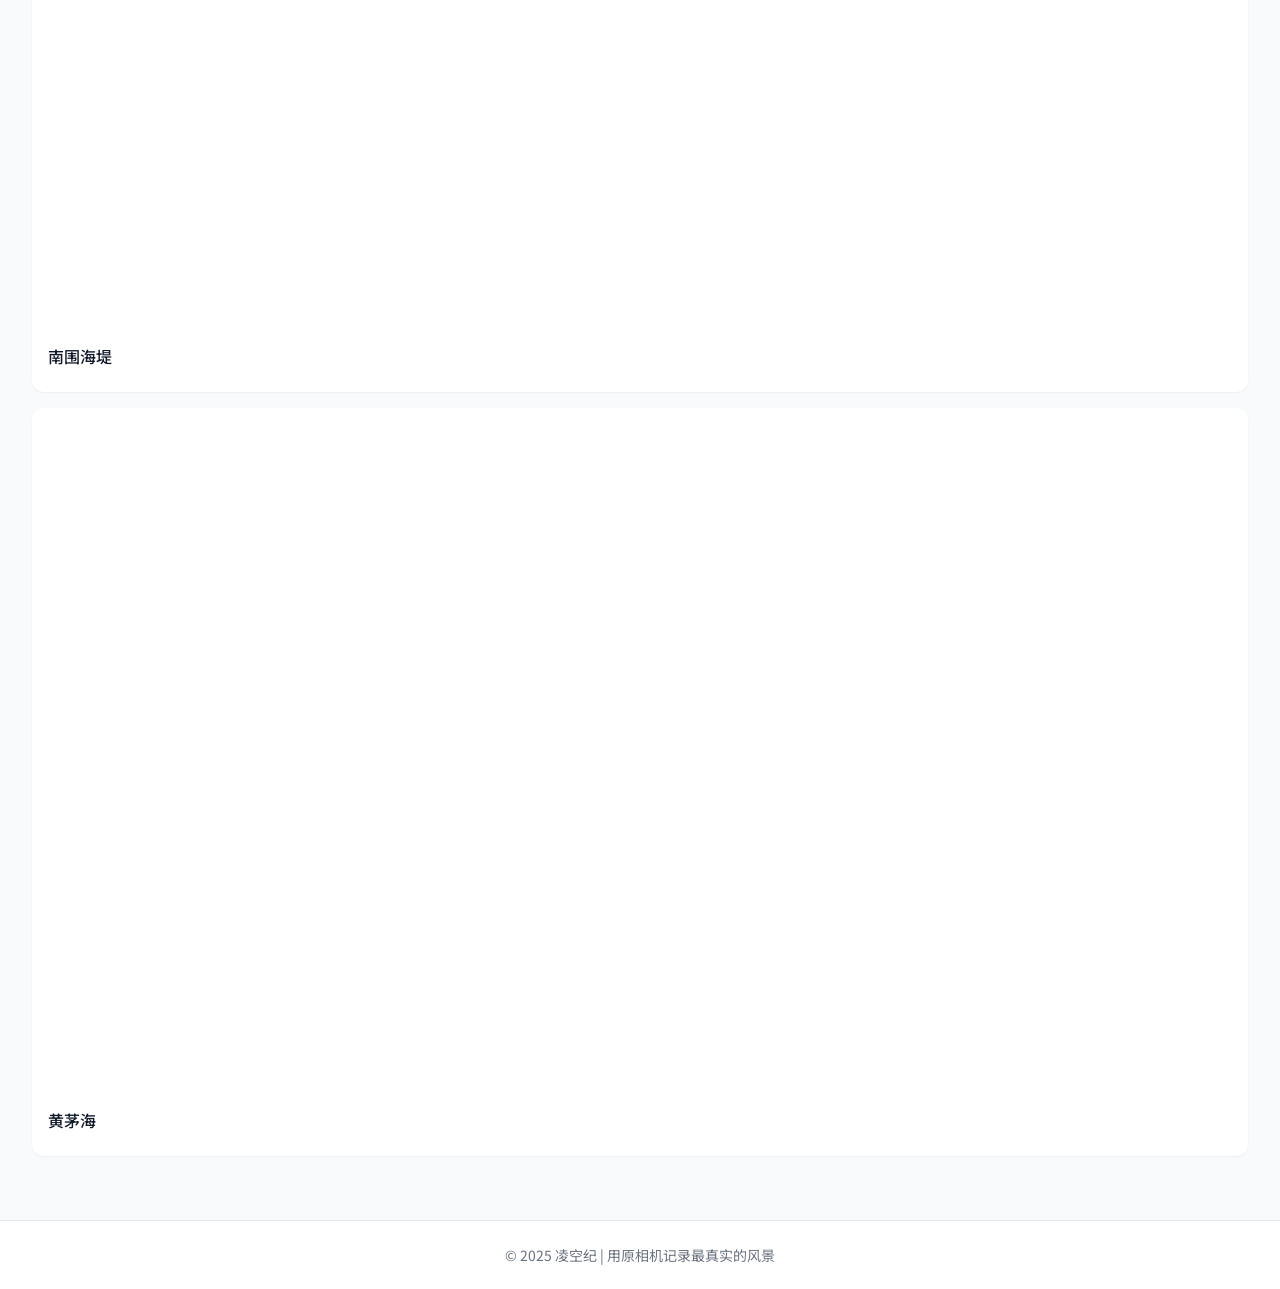
==== commit eb944e9e: "Auto deploy: SSG build from 2026-06-17 11:57:31" ====
--- a/index.html
+++ b/index.html
@@ -25,13 +25,13 @@
             }
           </script>
 <link rel="stylesheet" href="https://cdnjs.cloudflare.com/ajax/libs/font-awesome/6.5.1/css/all.min.css">
-<link rel="stylesheet" href="/_nuxt/entry.DoYDCG5J.css" crossorigin>
+<link rel="stylesheet" href="/_nuxt/entry.CKK4gl9K.css" crossorigin>
 <link rel="preload" as="style" href="https://fonts.googleapis.com/css2?family=Noto+Sans+SC:wght@400;500;700&display=swap" data-hid="gf-preload">
-<link rel="modulepreload" as="script" crossorigin href="/_nuxt/CfxVKExC.js">
-<script type="module" src="/_nuxt/CfxVKExC.js" crossorigin></script>
+<link rel="modulepreload" as="script" crossorigin href="/_nuxt/BTa1Jf5_.js">
+<script type="module" src="/_nuxt/BTa1Jf5_.js" crossorigin></script>
 <link rel="dns-prefetch" href="https://fonts.gstatic.com/" data-hid="gf-prefetch">
 <meta name="description" content="凌空纪 - 用原相机记录最真实的风景 | 旅行博主">
 <meta name="referrer" content="no-referrer-when-downgrade">
 <link rel="icon" href="/avatar.ico" type="image/x-icon">
-<script id="unhead:payload" type="application/json">{"title":"凌空纪 | 用原相机记录最真实的风景"}</script></head><body><noscript><link rel="stylesheet" href="https://fonts.googleapis.com/css2?family=Noto+Sans+SC:wght@400;500;700&display=swap"></noscript><!--teleport start anchor--><!----><!--teleport anchor--><div id="__nuxt"><div data-v-0d64d7e1><!--[--><title data-v-0d64d7e1>凌空纪 | 用原相机记录最真实的风景</title><meta name="robots" content="index, follow, noarchive" data-v-0d64d7e1><!--]--><nav class="bg-white shadow-sm sticky top-0 z-50" data-v-0d64d7e1><div class="max-w-5xl mx-auto px-4 sm:px-6 lg:px-8" data-v-0d64d7e1><div class="flex justify-between h-16" data-v-0d64d7e1><div class="flex items-center" data-v-0d64d7e1><span class="text-xl font-bold gradient-text" data-v-0d64d7e1>凌空纪</span></div><div class="flex items-center space-x-4" data-v-0d64d7e1><a href="#contact" class="text-gray-600 hover:text-purple-600 transition" data-v-0d64d7e1>联系我</a><a href="#works" class="text-gray-600 hover:text-purple-600 transition" data-v-0d64d7e1>作品</a></div></div></div></nav><main class="max-w-5xl mx-auto px-4 sm:px-6 lg:px-8 py-8" data-v-0d64d7e1><section class="bg-white rounded-2xl shadow-md p-6 mb-8" data-v-0d64d7e1><div class="flex flex-col md:flex-row items-center md:items-start gap-6" data-v-0d64d7e1><div class="relative" data-v-0d64d7e1><img data-nuxt-img srcset="/_ipx/_/avatar.jpg 1x, /_ipx/_/avatar.jpg 2x" onerror="this.setAttribute(&#39;data-error&#39;, 1)" alt="头像" class="w-32 h-32 rounded-full object-cover border-4 border-purple-100" src="/_ipx/_/avatar.jpg" data-v-0d64d7e1><div class="absolute bottom-1 right-1 bg-green-500 w-6 h-6 rounded-full border-2 border-white flex items-center justify-center" data-v-0d64d7e1><i class="fas fa-check text-white text-xs" data-v-0d64d7e1></i></div></div><div class="flex-1 text-center md:text-left" data-v-0d64d7e1><h1 class="text-2xl font-bold mb-2" data-v-0d64d7e1>凌空纪</h1><p class="text-gray-600 mb-4" data-v-0d64d7e1>🎥 用原相机记录最真实的风景 | ✈️ 旅行家</p><div class="flex flex-wrap justify-center md:justify-start gap-3" data-v-0d64d7e1><span class="px-3 py-1 bg-purple-100 text-purple-700 rounded-full text-sm" data-v-0d64d7e1>旅行博主</span><span class="px-3 py-1 bg-blue-100 text-blue-700 rounded-full text-sm" data-v-0d64d7e1>摄影爱好者</span><span class="px-3 py-1 bg-green-100 text-green-700 rounded-full text-sm" data-v-0d64d7e1>生活记录</span></div></div></div></section><section id="contact" class="mb-8" data-v-0d64d7e1><h2 class="text-xl font-bold mb-4 flex items-center" data-v-0d64d7e1><span class="w-1 h-6 bg-gradient-to-b from-purple-500 to-indigo-600 rounded mr-2" data-v-0d64d7e1></span> 私信 </h2><div class="grid grid-cols-1 md:grid-cols-2 gap-4" data-v-0d64d7e1><div class="bg-white rounded-xl shadow-sm p-4 card-hover cursor-pointer" data-v-0d64d7e1><div class="flex items-center gap-4" data-v-0d64d7e1><div class="w-12 h-12 rounded-lg bg-green-500 flex items-center justify-center text-white" data-v-0d64d7e1><i class="fab fa-weixin text-xl" data-v-0d64d7e1></i></div><div class="flex-1" data-v-0d64d7e1><div class="text-gray-500 text-sm" data-v-0d64d7e1>微信</div><div class="font-medium" data-v-0d64d7e1>lingkongji</div></div><i class="far fa-copy text-gray-400" data-v-0d64d7e1></i></div></div><div class="bg-white rounded-xl shadow-sm p-4 card-hover cursor-pointer" data-v-0d64d7e1><div class="flex items-center gap-4" data-v-0d64d7e1><div class="w-12 h-12 rounded-lg bg-blue-500 flex items-center justify-center text-white" data-v-0d64d7e1><i class="fas fa-envelope text-xl" data-v-0d64d7e1></i></div><div class="flex-1" data-v-0d64d7e1><div class="text-gray-500 text-sm" data-v-0d64d7e1>邮箱</div><div class="font-medium" data-v-0d64d7e1>lingkongji@foxmail.com</div></div><i class="far fa-copy text-gray-400" data-v-0d64d7e1></i></div></div></div></section><section class="mb-8" data-v-0d64d7e1><h2 class="text-xl font-bold mb-4 flex items-center" data-v-0d64d7e1><span class="w-1 h-6 bg-gradient-to-b from-purple-500 to-indigo-600 rounded mr-2" data-v-0d64d7e1></span> 关注 </h2><div class="grid grid-cols-2 md:grid-cols-4 gap-4" data-v-0d64d7e1><button class="bg-white rounded-xl shadow-sm p-4 card-hover flex flex-col items-center w-full" data-v-0d64d7e1><div class="w-12 h-12 rounded-lg bg-green-500 flex items-center justify-center text-white mb-3" data-v-0d64d7e1><i class="fab fa-weixin text-xl" data-v-0d64d7e1></i></div><div class="font-medium" data-v-0d64d7e1>视频号</div></button><a href="https://v.douyin.com/pP9XcauuibU" class="bg-white rounded-xl shadow-sm p-4 card-hover flex flex-col items-center" data-v-0d64d7e1><div class="w-12 h-12 rounded-lg bg-black flex items-center justify-center text-white mb-3" data-v-0d64d7e1><i class="fab fa-tiktok text-xl" data-v-0d64d7e1></i></div><div class="font-medium" data-v-0d64d7e1>抖音</div></a><a href="https://v.kuaishou.com/f/YeQzV2r47" class="bg-white rounded-xl shadow-sm p-4 card-hover flex flex-col items-center" data-v-0d64d7e1><div class="w-12 h-12 rounded-lg bg-orange-500 flex items-center justify-center text-white mb-3" data-v-0d64d7e1><i class="fas fa-video text-xl" data-v-0d64d7e1></i></div><div class="font-medium" data-v-0d64d7e1>快手</div></a><a href="https://xhslink.com/m/8OOuBfRCATQ" class="bg-white rounded-xl shadow-sm p-4 card-hover flex flex-col items-center" data-v-0d64d7e1><div class="w-12 h-12 rounded-lg bg-red-500 flex items-center justify-center text-white mb-3" data-v-0d64d7e1><span class="font-bold" data-v-0d64d7e1>书</span></div><div class="font-medium" data-v-0d64d7e1>小红书</div></a></div></section><section id="works" class="mb-8" data-v-0d64d7e1><h2 class="text-xl font-bold mb-4 flex items-center" data-v-0d64d7e1><span class="w-1 h-6 bg-gradient-to-b from-purple-500 to-indigo-600 rounded mr-2" data-v-0d64d7e1></span> 作品 </h2><div class="works-grid gap-4" data-v-0d64d7e1><!--[--><div class="bg-white rounded-xl shadow-sm overflow-hidden card-hover" data-v-0d64d7e1><div class="video-container"><iframe src="https://open.douyin.com/player/video?vid=7648472670173941043&amp;autoplay=0" frameborder="0" allowfullscreen class="w-full h-full" sandbox="allow-scripts allow-same-origin allow-popups" loading="lazy" referrerpolicy="no-referrer" title="抖音视频播放器"></iframe></div><div class="p-4"><h3 class="font-medium mb-2">细滘大桥</h3><div class="flex items-center gap-4 text-gray-500 text-sm"><!----><!----></div></div></div><div class="bg-white rounded-xl shadow-sm overflow-hidden card-hover" data-v-0d64d7e1><div class="video-container"><iframe src="https://open.douyin.com/player/video?vid=7647807189112851721&amp;autoplay=0" frameborder="0" allowfullscreen class="w-full h-full" sandbox="allow-scripts allow-same-origin allow-popups" loading="lazy" referrerpolicy="no-referrer" title="抖音视频播放器"></iframe></div><div class="p-4"><h3 class="font-medium mb-2">火星营地</h3><div class="flex items-center gap-4 text-gray-500 text-sm"><!----><!----></div></div></div><div class="bg-white rounded-xl shadow-sm overflow-hidden card-hover" data-v-0d64d7e1><div class="video-container"><iframe src="https://open.douyin.com/player/video?vid=7644459484105936166&amp;autoplay=0" frameborder="0" allowfullscreen class="w-full h-full" sandbox="allow-scripts allow-same-origin allow-popups" loading="lazy" referrerpolicy="no-referrer" title="抖音视频播放器"></iframe></div><div class="p-4"><h3 class="font-medium mb-2">乌洲水闸</h3><div class="flex items-center gap-4 text-gray-500 text-sm"><!----><!----></div></div></div><div class="bg-white rounded-xl shadow-sm overflow-hidden card-hover" data-v-0d64d7e1><div class="video-container"><iframe src="https://open.douyin.com/player/video?vid=7604456518175526185&amp;autoplay=0" frameborder="0" allowfullscreen class="w-full h-full" sandbox="allow-scripts allow-same-origin allow-popups" loading="lazy" referrerpolicy="no-referrer" title="抖音视频播放器"></iframe></div><div class="p-4"><h3 class="font-medium mb-2">世荣草朗稻梦生态园</h3><div class="flex items-center gap-4 text-gray-500 text-sm"><!----><!----></div></div></div><div class="bg-white rounded-xl shadow-sm overflow-hidden card-hover" data-v-0d64d7e1><div class="video-container"><iframe src="https://open.douyin.com/player/video?vid=7627733585167961350&amp;autoplay=0" frameborder="0" allowfullscreen class="w-full h-full" sandbox="allow-scripts allow-same-origin allow-popups" loading="lazy" referrerpolicy="no-referrer" title="抖音视频播放器"></iframe></div><div class="p-4"><h3 class="font-medium mb-2">翠亨海岸公园</h3><div class="flex items-center gap-4 text-gray-500 text-sm"><!----><!----></div></div></div><div class="bg-white rounded-xl shadow-sm overflow-hidden card-hover" data-v-0d64d7e1><div class="video-container"><iframe src="https://open.douyin.com/player/video?vid=7628822679298067754&amp;autoplay=0" frameborder="0" allowfullscreen class="w-full h-full" sandbox="allow-scripts allow-same-origin allow-popups" loading="lazy" referrerpolicy="no-referrer" title="抖音视频播放器"></iframe></div><div class="p-4"><h3 class="font-medium mb-2">石岐河</h3><div class="flex items-center gap-4 text-gray-500 text-sm"><!----><!----></div></div></div><div class="bg-white rounded-xl shadow-sm overflow-hidden card-hover" data-v-0d64d7e1><div class="video-container"><iframe src="https://open.douyin.com/player/video?vid=7625848802552974642&amp;autoplay=0" frameborder="0" allowfullscreen class="w-full h-full" sandbox="allow-scripts allow-same-origin allow-popups" loading="lazy" referrerpolicy="no-referrer" title="抖音视频播放器"></iframe></div><div class="p-4"><h3 class="font-medium mb-2">洪圣公园</h3><div class="flex items-center gap-4 text-gray-500 text-sm"><!----><!----></div></div></div><div class="bg-white rounded-xl shadow-sm overflow-hidden card-hover" data-v-0d64d7e1><div class="video-container"><iframe src="https://open.douyin.com/player/video?vid=7570963119699283234&amp;autoplay=0" frameborder="0" allowfullscreen class="w-full h-full" sandbox="allow-scripts allow-same-origin allow-popups" loading="lazy" referrerpolicy="no-referrer" title="抖音视频播放器"></iframe></div><div class="p-4"><h3 class="font-medium mb-2">南围海堤</h3><div class="flex items-center gap-4 text-gray-500 text-sm"><!----><!----></div></div></div><div class="bg-white rounded-xl shadow-sm overflow-hidden card-hover" data-v-0d64d7e1><div class="video-container"><iframe src="https://open.douyin.com/player/video?vid=7565720964902735138&amp;autoplay=0" frameborder="0" allowfullscreen class="w-full h-full" sandbox="allow-scripts allow-same-origin allow-popups" loading="lazy" referrerpolicy="no-referrer" title="抖音视频播放器"></iframe></div><div class="p-4"><h3 class="font-medium mb-2">黄茅海</h3><div class="flex items-center gap-4 text-gray-500 text-sm"><!----><!----></div></div></div><!--]--></div></section></main><footer class="bg-white border-t border-gray-200 py-6" data-v-0d64d7e1><div class="max-w-5xl mx-auto px-4 sm:px-6 lg:px-8 text-center text-gray-500 text-sm" data-v-0d64d7e1><p data-v-0d64d7e1>© 2025 凌空纪 | 用原相机记录最真实的风景</p></div></footer><div id="toast" class="fixed top-20 left-1/2 transform -translate-x-1/2 bg-gray-800 text-white px-6 py-2 rounded-full shadow-lg font-medium text-sm hidden z-50 flex items-center gap-2" data-v-0d64d7e1><i class="fas fa-check-circle text-green-400" data-v-0d64d7e1></i><span id="toast-msg" data-v-0d64d7e1>已复制</span></div><!--teleport start--><!--teleport end--></div></div><div id="teleports"></div><script>window.__NUXT__={};window.__NUXT__.config={public:{apiBase:""},app:{baseURL:"/",buildId:"7a5ac436-2abf-405f-9745-4a3496551460",buildAssetsDir:"/_nuxt/",cdnURL:""}}</script>
-<script type="application/json" data-nuxt-data="nuxt-app" data-ssr="true" id="__NUXT_DATA__">[["ShallowReactive",1],{"prerenderedAt":2,"data":3,"state":33,"once":35,"_errors":36,"serverRendered":39,"path":40},1781692934500,["ShallowReactive",4],{"works":5},[6,9,12,15,18,21,24,27,30],{"id":7,"title":8},"7648472670173941043","细滘大桥",{"id":10,"title":11},"7647807189112851721","火星营地",{"id":13,"title":14},"7644459484105936166","乌洲水闸",{"id":16,"title":17},"7604456518175526185","世荣草朗稻梦生态园",{"id":19,"title":20},"7627733585167961350","翠亨海岸公园",{"id":22,"title":23},"7628822679298067754","石岐河",{"id":25,"title":26},"7625848802552974642","洪圣公园",{"id":28,"title":29},"7570963119699283234","南围海堤",{"id":31,"title":32},"7565720964902735138","黄茅海",["Reactive",34],{},["Set"],["ShallowReactive",37],{"works":38},null,true,"\u002F"]</script></body></html>+<script id="unhead:payload" type="application/json">{"title":"凌空纪 | 用原相机记录最真实的风景"}</script></head><body><noscript><link rel="stylesheet" href="https://fonts.googleapis.com/css2?family=Noto+Sans+SC:wght@400;500;700&display=swap"></noscript><!--teleport start anchor--><!----><!--teleport anchor--><div id="__nuxt"><div data-v-6046d918><!--[--><title data-v-6046d918>凌空纪 | 用原相机记录最真实的风景</title><meta name="robots" content="index, follow, noarchive" data-v-6046d918><!--]--><nav class="bg-white shadow-sm sticky top-0 z-50" data-v-6046d918><div class="max-w-5xl mx-auto px-4 sm:px-6 lg:px-8" data-v-6046d918><div class="flex justify-between h-16" data-v-6046d918><div class="flex items-center" data-v-6046d918><span class="text-xl font-bold gradient-text" data-v-6046d918>凌空纪</span></div><div class="flex items-center space-x-4" data-v-6046d918><a href="#contact" class="text-gray-600 hover:text-purple-600 transition" data-v-6046d918>私信</a><a href="#works" class="text-gray-600 hover:text-purple-600 transition" data-v-6046d918>作品</a></div></div></div></nav><main class="max-w-5xl mx-auto px-4 sm:px-6 lg:px-8 py-8" data-v-6046d918><section class="bg-white rounded-2xl shadow-md p-6 mb-8" data-v-6046d918><div class="flex flex-col md:flex-row items-center md:items-start gap-6" data-v-6046d918><div class="relative" data-v-6046d918><img data-nuxt-img srcset="/_ipx/_/avatar.jpg 1x, /_ipx/_/avatar.jpg 2x" onerror="this.setAttribute(&#39;data-error&#39;, 1)" alt="头像" class="w-32 h-32 rounded-full object-cover border-4 border-purple-100" src="/_ipx/_/avatar.jpg" data-v-6046d918><div class="absolute bottom-1 right-1 bg-green-500 w-6 h-6 rounded-full border-2 border-white flex items-center justify-center" data-v-6046d918><i class="fas fa-check text-white text-xs" data-v-6046d918></i></div></div><div class="flex-1 text-center md:text-left" data-v-6046d918><h1 class="text-2xl font-bold mb-2" data-v-6046d918>凌空纪</h1><p class="text-gray-600 mb-4" data-v-6046d918>🎥 用原相机记录最真实的风景 | ✈️ 旅行家</p><div class="flex flex-wrap justify-center md:justify-start gap-3" data-v-6046d918><span class="px-3 py-1 bg-purple-100 text-purple-700 rounded-full text-sm" data-v-6046d918>旅行博主</span><span class="px-3 py-1 bg-blue-100 text-blue-700 rounded-full text-sm" data-v-6046d918>摄影爱好者</span><span class="px-3 py-1 bg-green-100 text-green-700 rounded-full text-sm" data-v-6046d918>生活记录</span></div></div></div></section><section id="contact" class="mb-8" data-v-6046d918><h2 class="text-xl font-bold mb-4 flex items-center" data-v-6046d918><span class="w-1 h-6 bg-gradient-to-b from-purple-500 to-indigo-600 rounded mr-2" data-v-6046d918></span> 私信 </h2><div class="grid grid-cols-1 md:grid-cols-2 gap-4" data-v-6046d918><div class="bg-white rounded-xl shadow-sm p-4 card-hover cursor-pointer" data-v-6046d918><div class="flex items-center gap-4" data-v-6046d918><div class="w-12 h-12 rounded-lg bg-green-500 flex items-center justify-center text-white" data-v-6046d918><i class="fab fa-weixin text-xl" data-v-6046d918></i></div><div class="flex-1" data-v-6046d918><div class="text-gray-500 text-sm" data-v-6046d918>微信</div><div class="font-medium" data-v-6046d918>lingkongji</div></div><i class="far fa-copy text-gray-400" data-v-6046d918></i></div></div><div class="bg-white rounded-xl shadow-sm p-4 card-hover cursor-pointer" data-v-6046d918><div class="flex items-center gap-4" data-v-6046d918><div class="w-12 h-12 rounded-lg bg-blue-500 flex items-center justify-center text-white" data-v-6046d918><i class="fas fa-envelope text-xl" data-v-6046d918></i></div><div class="flex-1" data-v-6046d918><div class="text-gray-500 text-sm" data-v-6046d918>邮箱</div><div class="font-medium" data-v-6046d918>lingkongji@foxmail.com</div></div><i class="far fa-copy text-gray-400" data-v-6046d918></i></div></div></div></section><section class="mb-8" data-v-6046d918><h2 class="text-xl font-bold mb-4 flex items-center" data-v-6046d918><span class="w-1 h-6 bg-gradient-to-b from-purple-500 to-indigo-600 rounded mr-2" data-v-6046d918></span> 关注 </h2><div class="grid grid-cols-2 md:grid-cols-4 gap-4" data-v-6046d918><button class="bg-white rounded-xl shadow-sm p-4 card-hover flex flex-col items-center w-full" data-v-6046d918><div class="w-12 h-12 rounded-lg bg-green-500 flex items-center justify-center text-white mb-3" data-v-6046d918><i class="fab fa-weixin text-xl" data-v-6046d918></i></div><div class="font-medium" data-v-6046d918>视频号</div></button><a href="https://v.douyin.com/pP9XcauuibU" class="bg-white rounded-xl shadow-sm p-4 card-hover flex flex-col items-center" data-v-6046d918><div class="w-12 h-12 rounded-lg bg-black flex items-center justify-center text-white mb-3" data-v-6046d918><i class="fab fa-tiktok text-xl" data-v-6046d918></i></div><div class="font-medium" data-v-6046d918>抖音</div></a><a href="https://v.kuaishou.com/f/YeQzV2r47" class="bg-white rounded-xl shadow-sm p-4 card-hover flex flex-col items-center" data-v-6046d918><div class="w-12 h-12 rounded-lg bg-orange-500 flex items-center justify-center text-white mb-3" data-v-6046d918><i class="fas fa-video text-xl" data-v-6046d918></i></div><div class="font-medium" data-v-6046d918>快手</div></a><a href="https://xhslink.com/m/8OOuBfRCATQ" class="bg-white rounded-xl shadow-sm p-4 card-hover flex flex-col items-center" data-v-6046d918><div class="w-12 h-12 rounded-lg bg-red-500 flex items-center justify-center text-white mb-3" data-v-6046d918><span class="font-bold" data-v-6046d918>书</span></div><div class="font-medium" data-v-6046d918>小红书</div></a></div></section><section id="works" class="mb-8" data-v-6046d918><h2 class="text-xl font-bold mb-4 flex items-center" data-v-6046d918><span class="w-1 h-6 bg-gradient-to-b from-purple-500 to-indigo-600 rounded mr-2" data-v-6046d918></span> 作品 </h2><div class="works-grid gap-4" data-v-6046d918><!--[--><div class="bg-white rounded-xl shadow-sm overflow-hidden card-hover" data-v-6046d918><div class="video-container"><iframe src="https://open.douyin.com/player/video?vid=7648472670173941043&amp;autoplay=0" frameborder="0" scrolling="no" allowfullscreen class="w-full h-full" sandbox="allow-scripts allow-same-origin allow-popups" loading="lazy" referrerpolicy="no-referrer" title="抖音视频播放器" style="--iframe-scale:1;"></iframe></div><div class="p-4"><h3 class="font-medium mb-2">细滘大桥</h3><div class="flex items-center gap-4 text-gray-500 text-sm"><!----><!----></div></div></div><div class="bg-white rounded-xl shadow-sm overflow-hidden card-hover" data-v-6046d918><div class="video-container"><iframe src="https://open.douyin.com/player/video?vid=7647807189112851721&amp;autoplay=0" frameborder="0" scrolling="no" allowfullscreen class="w-full h-full" sandbox="allow-scripts allow-same-origin allow-popups" loading="lazy" referrerpolicy="no-referrer" title="抖音视频播放器" style="--iframe-scale:1;"></iframe></div><div class="p-4"><h3 class="font-medium mb-2">火星营地</h3><div class="flex items-center gap-4 text-gray-500 text-sm"><!----><!----></div></div></div><div class="bg-white rounded-xl shadow-sm overflow-hidden card-hover" data-v-6046d918><div class="video-container"><iframe src="https://open.douyin.com/player/video?vid=7644459484105936166&amp;autoplay=0" frameborder="0" scrolling="no" allowfullscreen class="w-full h-full" sandbox="allow-scripts allow-same-origin allow-popups" loading="lazy" referrerpolicy="no-referrer" title="抖音视频播放器" style="--iframe-scale:1;"></iframe></div><div class="p-4"><h3 class="font-medium mb-2">乌洲水闸</h3><div class="flex items-center gap-4 text-gray-500 text-sm"><!----><!----></div></div></div><div class="bg-white rounded-xl shadow-sm overflow-hidden card-hover" data-v-6046d918><div class="video-container"><iframe src="https://open.douyin.com/player/video?vid=7604456518175526185&amp;autoplay=0" frameborder="0" scrolling="no" allowfullscreen class="w-full h-full" sandbox="allow-scripts allow-same-origin allow-popups" loading="lazy" referrerpolicy="no-referrer" title="抖音视频播放器" style="--iframe-scale:1;"></iframe></div><div class="p-4"><h3 class="font-medium mb-2">世荣草朗稻梦生态园</h3><div class="flex items-center gap-4 text-gray-500 text-sm"><!----><!----></div></div></div><div class="bg-white rounded-xl shadow-sm overflow-hidden card-hover" data-v-6046d918><div class="video-container"><iframe src="https://open.douyin.com/player/video?vid=7627733585167961350&amp;autoplay=0" frameborder="0" scrolling="no" allowfullscreen class="w-full h-full" sandbox="allow-scripts allow-same-origin allow-popups" loading="lazy" referrerpolicy="no-referrer" title="抖音视频播放器" style="--iframe-scale:1;"></iframe></div><div class="p-4"><h3 class="font-medium mb-2">翠亨海岸公园</h3><div class="flex items-center gap-4 text-gray-500 text-sm"><!----><!----></div></div></div><div class="bg-white rounded-xl shadow-sm overflow-hidden card-hover" data-v-6046d918><div class="video-container"><iframe src="https://open.douyin.com/player/video?vid=7628822679298067754&amp;autoplay=0" frameborder="0" scrolling="no" allowfullscreen class="w-full h-full" sandbox="allow-scripts allow-same-origin allow-popups" loading="lazy" referrerpolicy="no-referrer" title="抖音视频播放器" style="--iframe-scale:1;"></iframe></div><div class="p-4"><h3 class="font-medium mb-2">石岐河</h3><div class="flex items-center gap-4 text-gray-500 text-sm"><!----><!----></div></div></div><div class="bg-white rounded-xl shadow-sm overflow-hidden card-hover" data-v-6046d918><div class="video-container"><iframe src="https://open.douyin.com/player/video?vid=7625848802552974642&amp;autoplay=0" frameborder="0" scrolling="no" allowfullscreen class="w-full h-full" sandbox="allow-scripts allow-same-origin allow-popups" loading="lazy" referrerpolicy="no-referrer" title="抖音视频播放器" style="--iframe-scale:1;"></iframe></div><div class="p-4"><h3 class="font-medium mb-2">洪圣公园</h3><div class="flex items-center gap-4 text-gray-500 text-sm"><!----><!----></div></div></div><div class="bg-white rounded-xl shadow-sm overflow-hidden card-hover" data-v-6046d918><div class="video-container"><iframe src="https://open.douyin.com/player/video?vid=7570963119699283234&amp;autoplay=0" frameborder="0" scrolling="no" allowfullscreen class="w-full h-full" sandbox="allow-scripts allow-same-origin allow-popups" loading="lazy" referrerpolicy="no-referrer" title="抖音视频播放器" style="--iframe-scale:1;"></iframe></div><div class="p-4"><h3 class="font-medium mb-2">南围海堤</h3><div class="flex items-center gap-4 text-gray-500 text-sm"><!----><!----></div></div></div><div class="bg-white rounded-xl shadow-sm overflow-hidden card-hover" data-v-6046d918><div class="video-container"><iframe src="https://open.douyin.com/player/video?vid=7565720964902735138&amp;autoplay=0" frameborder="0" scrolling="no" allowfullscreen class="w-full h-full" sandbox="allow-scripts allow-same-origin allow-popups" loading="lazy" referrerpolicy="no-referrer" title="抖音视频播放器" style="--iframe-scale:1;"></iframe></div><div class="p-4"><h3 class="font-medium mb-2">黄茅海</h3><div class="flex items-center gap-4 text-gray-500 text-sm"><!----><!----></div></div></div><!--]--></div></section></main><footer class="bg-white border-t border-gray-200 py-6" data-v-6046d918><div class="max-w-5xl mx-auto px-4 sm:px-6 lg:px-8 text-center text-gray-500 text-sm" data-v-6046d918><p data-v-6046d918>© 2025 凌空纪 | 用原相机记录最真实的风景</p></div></footer><div id="toast" class="fixed top-20 left-1/2 transform -translate-x-1/2 bg-gray-800 text-white px-6 py-2 rounded-full shadow-lg font-medium text-sm hidden z-50 flex items-center gap-2" data-v-6046d918><i class="fas fa-check-circle text-green-400" data-v-6046d918></i><span id="toast-msg" data-v-6046d918>已复制</span></div><!--teleport start--><!--teleport end--></div></div><div id="teleports"></div><script>window.__NUXT__={};window.__NUXT__.config={public:{apiBase:""},app:{baseURL:"/",buildId:"e74e45aa-ad97-47b3-8a0f-dcb7d5ede03d",buildAssetsDir:"/_nuxt/",cdnURL:""}}</script>
+<script type="application/json" data-nuxt-data="nuxt-app" data-ssr="true" id="__NUXT_DATA__">[["ShallowReactive",1],{"prerenderedAt":2,"data":3,"state":33,"once":35,"_errors":36,"serverRendered":39,"path":40},1781697450291,["ShallowReactive",4],{"works":5},[6,9,12,15,18,21,24,27,30],{"id":7,"title":8},"7648472670173941043","细滘大桥",{"id":10,"title":11},"7647807189112851721","火星营地",{"id":13,"title":14},"7644459484105936166","乌洲水闸",{"id":16,"title":17},"7604456518175526185","世荣草朗稻梦生态园",{"id":19,"title":20},"7627733585167961350","翠亨海岸公园",{"id":22,"title":23},"7628822679298067754","石岐河",{"id":25,"title":26},"7625848802552974642","洪圣公园",{"id":28,"title":29},"7570963119699283234","南围海堤",{"id":31,"title":32},"7565720964902735138","黄茅海",["Reactive",34],{},["Set"],["ShallowReactive",37],{"works":38},null,true,"\u002F"]</script></body></html>
--- a/_nuxt/entry.CKK4gl9K.css
+++ b/_nuxt/entry.CKK4gl9K.css
@@ -0,0 +1 @@
+@import"https://fonts.googleapis.com/css2?family=Noto+Sans+SC:wght@400;500;700&display=swap";*,:after,:before{--tw-border-spacing-x:0;--tw-border-spacing-y:0;--tw-translate-x:0;--tw-translate-y:0;--tw-rotate:0;--tw-skew-x:0;--tw-skew-y:0;--tw-scale-x:1;--tw-scale-y:1;--tw-pan-x: ;--tw-pan-y: ;--tw-pinch-zoom: ;--tw-scroll-snap-strictness:proximity;--tw-gradient-from-position: ;--tw-gradient-via-position: ;--tw-gradient-to-position: ;--tw-ordinal: ;--tw-slashed-zero: ;--tw-numeric-figure: ;--tw-numeric-spacing: ;--tw-numeric-fraction: ;--tw-ring-inset: ;--tw-ring-offset-width:0px;--tw-ring-offset-color:#fff;--tw-ring-color:rgba(59,130,246,.5);--tw-ring-offset-shadow:0 0 #0000;--tw-ring-shadow:0 0 #0000;--tw-shadow:0 0 #0000;--tw-shadow-colored:0 0 #0000;--tw-blur: ;--tw-brightness: ;--tw-contrast: ;--tw-grayscale: ;--tw-hue-rotate: ;--tw-invert: ;--tw-saturate: ;--tw-sepia: ;--tw-drop-shadow: ;--tw-backdrop-blur: ;--tw-backdrop-brightness: ;--tw-backdrop-contrast: ;--tw-backdrop-grayscale: ;--tw-backdrop-hue-rotate: ;--tw-backdrop-invert: ;--tw-backdrop-opacity: ;--tw-backdrop-saturate: ;--tw-backdrop-sepia: ;--tw-contain-size: ;--tw-contain-layout: ;--tw-contain-paint: ;--tw-contain-style: }::backdrop{--tw-border-spacing-x:0;--tw-border-spacing-y:0;--tw-translate-x:0;--tw-translate-y:0;--tw-rotate:0;--tw-skew-x:0;--tw-skew-y:0;--tw-scale-x:1;--tw-scale-y:1;--tw-pan-x: ;--tw-pan-y: ;--tw-pinch-zoom: ;--tw-scroll-snap-strictness:proximity;--tw-gradient-from-position: ;--tw-gradient-via-position: ;--tw-gradient-to-position: ;--tw-ordinal: ;--tw-slashed-zero: ;--tw-numeric-figure: ;--tw-numeric-spacing: ;--tw-numeric-fraction: ;--tw-ring-inset: ;--tw-ring-offset-width:0px;--tw-ring-offset-color:#fff;--tw-ring-color:rgba(59,130,246,.5);--tw-ring-offset-shadow:0 0 #0000;--tw-ring-shadow:0 0 #0000;--tw-shadow:0 0 #0000;--tw-shadow-colored:0 0 #0000;--tw-blur: ;--tw-brightness: ;--tw-contrast: ;--tw-grayscale: ;--tw-hue-rotate: ;--tw-invert: ;--tw-saturate: ;--tw-sepia: ;--tw-drop-shadow: ;--tw-backdrop-blur: ;--tw-backdrop-brightness: ;--tw-backdrop-contrast: ;--tw-backdrop-grayscale: ;--tw-backdrop-hue-rotate: ;--tw-backdrop-invert: ;--tw-backdrop-opacity: ;--tw-backdrop-saturate: ;--tw-backdrop-sepia: ;--tw-contain-size: ;--tw-contain-layout: ;--tw-contain-paint: ;--tw-contain-style: }*,:after,:before{border:0 solid #e5e7eb;box-sizing:border-box}:after,:before{--tw-content:""}:host,html{line-height:1.5;-webkit-text-size-adjust:100%;font-family:Noto Sans SC,sans-serif;font-feature-settings:normal;font-variation-settings:normal;-moz-tab-size:4;-o-tab-size:4;tab-size:4;-webkit-tap-highlight-color:transparent}body{line-height:inherit;margin:0}hr{border-top-width:1px;color:inherit;height:0}abbr:where([title]){-webkit-text-decoration:underline dotted;text-decoration:underline dotted}h1,h2,h3,h4,h5,h6{font-size:inherit;font-weight:inherit}a{color:inherit;text-decoration:inherit}b,strong{font-weight:bolder}code,kbd,pre,samp{font-family:ui-monospace,SFMono-Regular,Menlo,Monaco,Consolas,Liberation Mono,Courier New,monospace;font-feature-settings:normal;font-size:1em;font-variation-settings:normal}small{font-size:80%}sub,sup{font-size:75%;line-height:0;position:relative;vertical-align:baseline}sub{bottom:-.25em}sup{top:-.5em}table{border-collapse:collapse;border-color:inherit;text-indent:0}button,input,optgroup,select,textarea{color:inherit;font-family:inherit;font-feature-settings:inherit;font-size:100%;font-variation-settings:inherit;font-weight:inherit;letter-spacing:inherit;line-height:inherit;margin:0;padding:0}button,select{text-transform:none}button,input:where([type=button]),input:where([type=reset]),input:where([type=submit]){-webkit-appearance:button;background-color:transparent;background-image:none}:-moz-focusring{outline:auto}:-moz-ui-invalid{box-shadow:none}progress{vertical-align:baseline}::-webkit-inner-spin-button,::-webkit-outer-spin-button{height:auto}[type=search]{-webkit-appearance:textfield;outline-offset:-2px}::-webkit-search-decoration{-webkit-appearance:none}::-webkit-file-upload-button{-webkit-appearance:button;font:inherit}summary{display:list-item}blockquote,dd,dl,figure,h1,h2,h3,h4,h5,h6,hr,p,pre{margin:0}fieldset{margin:0}fieldset,legend{padding:0}menu,ol,ul{list-style:none;margin:0;padding:0}dialog{padding:0}textarea{resize:vertical}input::-moz-placeholder,textarea::-moz-placeholder{color:#9ca3af;opacity:1}input::placeholder,textarea::placeholder{color:#9ca3af;opacity:1}[role=button],button{cursor:pointer}:disabled{cursor:default}audio,canvas,embed,iframe,img,object,svg,video{display:block;vertical-align:middle}img,video{height:auto;max-width:100%}[hidden]:where(:not([hidden=until-found])){display:none}html{font-family:Noto Sans SC,system-ui,sans-serif}body{min-height:100vh;--tw-bg-opacity:1;background-color:rgb(249 250 251/var(--tw-bg-opacity,1));--tw-text-opacity:1;color:rgb(17 24 39/var(--tw-text-opacity,1))}::-webkit-scrollbar{width:8px}::-webkit-scrollbar-track{background:#f1f1f1}::-webkit-scrollbar-thumb{background:#c1c1c1;border-radius:4px}::-webkit-scrollbar-thumb:hover{background:#a8a8a8}.container{width:100%}@media(min-width:640px){.container{max-width:640px}}@media(min-width:768px){.container{max-width:768px}}@media(min-width:1024px){.container{max-width:1024px}}@media(min-width:1280px){.container{max-width:1280px}}@media(min-width:1536px){.container{max-width:1536px}}.gradient-text{background-image:linear-gradient(to right,var(--tw-gradient-stops));--tw-gradient-from:#a855f7 var(--tw-gradient-from-position);--tw-gradient-to:rgba(168,85,247,0) var(--tw-gradient-to-position);--tw-gradient-stops:var(--tw-gradient-from),var(--tw-gradient-to);--tw-gradient-to:#4f46e5 var(--tw-gradient-to-position);-webkit-background-clip:text;background-clip:text;color:transparent}.card-hover{transition-duration:.3s;transition-property:all;transition-timing-function:cubic-bezier(.4,0,.2,1)}.card-hover:hover{--tw-translate-y:-.25rem;transform:translate(var(--tw-translate-x),var(--tw-translate-y)) rotate(var(--tw-rotate)) skew(var(--tw-skew-x)) skewY(var(--tw-skew-y)) scaleX(var(--tw-scale-x)) scaleY(var(--tw-scale-y));--tw-shadow:0 10px 15px -3px rgba(0,0,0,.1),0 4px 6px -4px rgba(0,0,0,.1);--tw-shadow-colored:0 10px 15px -3px var(--tw-shadow-color),0 4px 6px -4px var(--tw-shadow-color);box-shadow:var(--tw-ring-offset-shadow,0 0 #0000),var(--tw-ring-shadow,0 0 #0000),var(--tw-shadow)}.video-container{aspect-ratio:16/9;border-radius:.5rem;overflow:hidden;position:relative;width:100%}.video-container iframe{border:none;height:1012.5px;left:0;min-width:1800px;overflow:hidden;position:absolute;top:0;transform:scale(var(--iframe-scale,1));transform-origin:top left;width:1800px}.works-grid{display:grid;gap:1rem;grid-template-columns:repeat(1,minmax(0,1fr))}@media(min-width:1624px){.works-grid{grid-template-columns:repeat(2,minmax(0,1fr))}}#contact,#works{scroll-margin-top:80px}.fixed{position:fixed}.absolute{position:absolute}.relative{position:relative}.sticky{position:sticky}.inset-0{inset:0}.-bottom-2{bottom:-.5rem}.-left-2{left:-.5rem}.-right-2{right:-.5rem}.-top-2{top:-.5rem}.bottom-1{bottom:.25rem}.left-1\/2{left:50%}.right-1{right:.25rem}.right-4{right:1rem}.top-0{top:0}.top-20{top:5rem}.top-4{top:1rem}.z-50{z-index:50}.z-\[100\]{z-index:100}.mx-auto{margin-left:auto;margin-right:auto}.mb-2{margin-bottom:.5rem}.mb-3{margin-bottom:.75rem}.mb-4{margin-bottom:1rem}.mb-6{margin-bottom:1.5rem}.mb-8{margin-bottom:2rem}.mr-1{margin-right:.25rem}.mr-2{margin-right:.5rem}.flex{display:flex}.inline-flex{display:inline-flex}.grid{display:grid}.hidden{display:none}.aspect-square{aspect-ratio:1/1}.h-12{height:3rem}.h-16{height:4rem}.h-2{height:.5rem}.h-32{height:8rem}.h-6{height:1.5rem}.h-8{height:2rem}.h-full{height:100%}.w-1{width:.25rem}.w-12{width:3rem}.w-16{width:4rem}.w-32{width:8rem}.w-6{width:1.5rem}.w-8{width:2rem}.w-full{width:100%}.max-w-5xl{max-width:110rem}.max-w-md{max-width:28rem}.flex-1{flex:1 1 0%}.-translate-x-1\/2{--tw-translate-x:-50%}.-translate-x-1\/2,.transform{transform:translate(var(--tw-translate-x),var(--tw-translate-y)) rotate(var(--tw-rotate)) skew(var(--tw-skew-x)) skewY(var(--tw-skew-y)) scaleX(var(--tw-scale-x)) scaleY(var(--tw-scale-y))}.cursor-pointer{cursor:pointer}.resize{resize:both}.grid-cols-1{grid-template-columns:repeat(1,minmax(0,1fr))}.grid-cols-2{grid-template-columns:repeat(2,minmax(0,1fr))}.flex-col{flex-direction:column}.flex-wrap{flex-wrap:wrap}.items-center{align-items:center}.justify-center{justify-content:center}.justify-between{justify-content:space-between}.gap-2{gap:.5rem}.gap-3{gap:.75rem}.gap-4{gap:1rem}.gap-6{gap:1.5rem}.space-x-4>:not([hidden])~:not([hidden]){--tw-space-x-reverse:0;margin-left:calc(1rem*(1 - var(--tw-space-x-reverse)));margin-right:calc(1rem*var(--tw-space-x-reverse))}.overflow-hidden{overflow:hidden}.rounded{border-radius:.25rem}.rounded-2xl{border-radius:1rem}.rounded-3xl{border-radius:1.5rem}.rounded-full{border-radius:9999px}.rounded-lg{border-radius:.5rem}.rounded-xl{border-radius:.75rem}.border{border-width:1px}.border-2{border-width:2px}.border-4{border-width:4px}.border-t{border-top-width:1px}.border-gray-100{--tw-border-opacity:1;border-color:rgb(243 244 246/var(--tw-border-opacity,1))}.border-gray-200{--tw-border-opacity:1;border-color:rgb(229 231 235/var(--tw-border-opacity,1))}.border-purple-100{--tw-border-opacity:1;border-color:rgb(243 232 255/var(--tw-border-opacity,1))}.border-white{--tw-border-opacity:1;border-color:rgb(255 255 255/var(--tw-border-opacity,1))}.border-yellow-200{--tw-border-opacity:1;border-color:rgb(254 240 138/var(--tw-border-opacity,1))}.bg-black{--tw-bg-opacity:1;background-color:rgb(0 0 0/var(--tw-bg-opacity,1))}.bg-black\/60{background-color:#0009}.bg-blue-100{--tw-bg-opacity:1;background-color:rgb(219 234 254/var(--tw-bg-opacity,1))}.bg-blue-500{--tw-bg-opacity:1;background-color:rgb(59 130 246/var(--tw-bg-opacity,1))}.bg-gray-100{--tw-bg-opacity:1;background-color:rgb(243 244 246/var(--tw-bg-opacity,1))}.bg-gray-800{--tw-bg-opacity:1;background-color:rgb(31 41 55/var(--tw-bg-opacity,1))}.bg-green-100{--tw-bg-opacity:1;background-color:rgb(220 252 231/var(--tw-bg-opacity,1))}.bg-green-500{--tw-bg-opacity:1;background-color:rgb(34 197 94/var(--tw-bg-opacity,1))}.bg-orange-500{--tw-bg-opacity:1;background-color:rgb(249 115 22/var(--tw-bg-opacity,1))}.bg-pink-500{--tw-bg-opacity:1;background-color:rgb(236 72 153/var(--tw-bg-opacity,1))}.bg-purple-100{--tw-bg-opacity:1;background-color:rgb(243 232 255/var(--tw-bg-opacity,1))}.bg-purple-500{--tw-bg-opacity:1;background-color:rgb(168 85 247/var(--tw-bg-opacity,1))}.bg-red-500{--tw-bg-opacity:1;background-color:rgb(239 68 68/var(--tw-bg-opacity,1))}.bg-white{--tw-bg-opacity:1;background-color:rgb(255 255 255/var(--tw-bg-opacity,1))}.bg-yellow-50{--tw-bg-opacity:1;background-color:rgb(254 252 232/var(--tw-bg-opacity,1))}.bg-gradient-to-b{background-image:linear-gradient(to bottom,var(--tw-gradient-stops))}.bg-gradient-to-br{background-image:linear-gradient(to bottom right,var(--tw-gradient-stops))}.bg-gradient-to-r{background-image:linear-gradient(to right,var(--tw-gradient-stops))}.from-green-400{--tw-gradient-from:#4ade80 var(--tw-gradient-from-position);--tw-gradient-to:rgba(74,222,128,0) var(--tw-gradient-to-position);--tw-gradient-stops:var(--tw-gradient-from),var(--tw-gradient-to)}.from-purple-500{--tw-gradient-from:#a855f7 var(--tw-gradient-from-position);--tw-gradient-to:rgba(168,85,247,0) var(--tw-gradient-to-position);--tw-gradient-stops:var(--tw-gradient-from),var(--tw-gradient-to)}.from-transparent{--tw-gradient-from:transparent var(--tw-gradient-from-position);--tw-gradient-to:transparent var(--tw-gradient-to-position);--tw-gradient-stops:var(--tw-gradient-from),var(--tw-gradient-to)}.via-green-400\/10{--tw-gradient-to:rgba(74,222,128,0) var(--tw-gradient-to-position);--tw-gradient-stops:var(--tw-gradient-from),rgba(74,222,128,.1) var(--tw-gradient-via-position),var(--tw-gradient-to)}.via-pink-500{--tw-gradient-to:rgba(236,72,153,0) var(--tw-gradient-to-position);--tw-gradient-stops:var(--tw-gradient-from),#ec4899 var(--tw-gradient-via-position),var(--tw-gradient-to)}.to-green-600{--tw-gradient-to:#16a34a var(--tw-gradient-to-position)}.to-indigo-600{--tw-gradient-to:#4f46e5 var(--tw-gradient-to-position)}.to-red-500{--tw-gradient-to:#ef4444 var(--tw-gradient-to-position)}.to-transparent{--tw-gradient-to:transparent var(--tw-gradient-to-position)}.object-cover{-o-object-fit:cover;object-fit:cover}.p-4{padding:1rem}.p-6{padding:1.5rem}.p-8{padding:2rem}.px-3{padding-left:.75rem;padding-right:.75rem}.px-4{padding-left:1rem;padding-right:1rem}.px-6{padding-left:1.5rem;padding-right:1.5rem}.py-1{padding-bottom:.25rem;padding-top:.25rem}.py-2{padding-bottom:.5rem;padding-top:.5rem}.py-3{padding-bottom:.75rem;padding-top:.75rem}.py-6{padding-bottom:1.5rem;padding-top:1.5rem}.py-8{padding-bottom:2rem;padding-top:2rem}.text-center{text-align:center}.text-2xl{font-size:1.5rem;line-height:2rem}.text-3xl{font-size:1.875rem;line-height:2.25rem}.text-base{font-size:1rem;line-height:1.5rem}.text-sm{font-size:.875rem;line-height:1.25rem}.text-xl{font-size:1.25rem;line-height:1.75rem}.text-xs{font-size:.75rem;line-height:1rem}.font-bold{font-weight:700}.font-medium{font-weight:500}.text-blue-700{--tw-text-opacity:1;color:rgb(29 78 216/var(--tw-text-opacity,1))}.text-gray-400{--tw-text-opacity:1;color:rgb(156 163 175/var(--tw-text-opacity,1))}.text-gray-500{--tw-text-opacity:1;color:rgb(107 114 128/var(--tw-text-opacity,1))}.text-gray-600{--tw-text-opacity:1;color:rgb(75 85 99/var(--tw-text-opacity,1))}.text-gray-800{--tw-text-opacity:1;color:rgb(31 41 55/var(--tw-text-opacity,1))}.text-green-400{--tw-text-opacity:1;color:rgb(74 222 128/var(--tw-text-opacity,1))}.text-green-700{--tw-text-opacity:1;color:rgb(21 128 61/var(--tw-text-opacity,1))}.text-purple-700{--tw-text-opacity:1;color:rgb(126 34 206/var(--tw-text-opacity,1))}.text-white{--tw-text-opacity:1;color:rgb(255 255 255/var(--tw-text-opacity,1))}.text-yellow-500{--tw-text-opacity:1;color:rgb(234 179 8/var(--tw-text-opacity,1))}.text-yellow-700{--tw-text-opacity:1;color:rgb(161 98 7/var(--tw-text-opacity,1))}.shadow-2xl{--tw-shadow:0 25px 50px -12px rgba(0,0,0,.25);--tw-shadow-colored:0 25px 50px -12px var(--tw-shadow-color)}.shadow-2xl,.shadow-inner{box-shadow:var(--tw-ring-offset-shadow,0 0 #0000),var(--tw-ring-shadow,0 0 #0000),var(--tw-shadow)}.shadow-inner{--tw-shadow:inset 0 2px 4px 0 rgba(0,0,0,.05);--tw-shadow-colored:inset 0 2px 4px 0 var(--tw-shadow-color)}.shadow-lg{--tw-shadow:0 10px 15px -3px rgba(0,0,0,.1),0 4px 6px -4px rgba(0,0,0,.1);--tw-shadow-colored:0 10px 15px -3px var(--tw-shadow-color),0 4px 6px -4px var(--tw-shadow-color)}.shadow-lg,.shadow-md{box-shadow:var(--tw-ring-offset-shadow,0 0 #0000),var(--tw-ring-shadow,0 0 #0000),var(--tw-shadow)}.shadow-md{--tw-shadow:0 4px 6px -1px rgba(0,0,0,.1),0 2px 4px -2px rgba(0,0,0,.1);--tw-shadow-colored:0 4px 6px -1px var(--tw-shadow-color),0 2px 4px -2px var(--tw-shadow-color)}.shadow-sm{--tw-shadow:0 1px 2px 0 rgba(0,0,0,.05);--tw-shadow-colored:0 1px 2px 0 var(--tw-shadow-color);box-shadow:var(--tw-ring-offset-shadow,0 0 #0000),var(--tw-ring-shadow,0 0 #0000),var(--tw-shadow)}.blur{--tw-blur:blur(8px);filter:var(--tw-blur) var(--tw-brightness) var(--tw-contrast) var(--tw-grayscale) var(--tw-hue-rotate) var(--tw-invert) var(--tw-saturate) var(--tw-sepia) var(--tw-drop-shadow)}.backdrop-blur-sm{--tw-backdrop-blur:blur(4px);-webkit-backdrop-filter:var(--tw-backdrop-blur) var(--tw-backdrop-brightness) var(--tw-backdrop-contrast) var(--tw-backdrop-grayscale) var(--tw-backdrop-hue-rotate) var(--tw-backdrop-invert) var(--tw-backdrop-opacity) var(--tw-backdrop-saturate) var(--tw-backdrop-sepia);backdrop-filter:var(--tw-backdrop-blur) var(--tw-backdrop-brightness) var(--tw-backdrop-contrast) var(--tw-backdrop-grayscale) var(--tw-backdrop-hue-rotate) var(--tw-backdrop-invert) var(--tw-backdrop-opacity) var(--tw-backdrop-saturate) var(--tw-backdrop-sepia)}.transition{transition-duration:.15s;transition-property:color,background-color,border-color,text-decoration-color,fill,stroke,opacity,box-shadow,transform,filter,backdrop-filter;transition-timing-function:cubic-bezier(.4,0,.2,1)}.transition-all{transition-duration:.15s;transition-property:all;transition-timing-function:cubic-bezier(.4,0,.2,1)}.transition-colors{transition-duration:.15s;transition-property:color,background-color,border-color,text-decoration-color,fill,stroke;transition-timing-function:cubic-bezier(.4,0,.2,1)}.duration-200{transition-duration:.2s}.ease-in-out{transition-timing-function:cubic-bezier(.4,0,.2,1)}.hover\:-translate-y-0\.5:hover{--tw-translate-y:-.125rem;transform:translate(var(--tw-translate-x),var(--tw-translate-y)) rotate(var(--tw-rotate)) skew(var(--tw-skew-x)) skewY(var(--tw-skew-y)) scaleX(var(--tw-scale-x)) scaleY(var(--tw-scale-y))}.hover\:bg-gray-200:hover{--tw-bg-opacity:1;background-color:rgb(229 231 235/var(--tw-bg-opacity,1))}.hover\:text-purple-600:hover{--tw-text-opacity:1;color:rgb(147 51 234/var(--tw-text-opacity,1))}.hover\:shadow-xl:hover{--tw-shadow:0 20px 25px -5px rgba(0,0,0,.1),0 8px 10px -6px rgba(0,0,0,.1);--tw-shadow-colored:0 20px 25px -5px var(--tw-shadow-color),0 8px 10px -6px var(--tw-shadow-color);box-shadow:var(--tw-ring-offset-shadow,0 0 #0000),var(--tw-ring-shadow,0 0 #0000),var(--tw-shadow)}@media(min-width:640px){.sm\:px-6{padding-left:1.5rem;padding-right:1.5rem}}@media(min-width:768px){.md\:grid-cols-2{grid-template-columns:repeat(2,minmax(0,1fr))}.md\:grid-cols-4{grid-template-columns:repeat(4,minmax(0,1fr))}.md\:flex-row{flex-direction:row}.md\:items-start{align-items:flex-start}.md\:justify-start{justify-content:flex-start}.md\:text-left{text-align:left}}@media(min-width:1024px){.lg\:px-8{padding-left:2rem;padding-right:2rem}}.modal-enter-active[data-v-6046d918],.modal-leave-active[data-v-6046d918]{transition:opacity .3s ease}.modal-enter-from[data-v-6046d918],.modal-leave-to[data-v-6046d918]{opacity:0}.modal-enter-active .animate-modal-in[data-v-6046d918],.modal-leave-active .animate-modal-in[data-v-6046d918]{transition:transform .3s ease,opacity .3s ease}.modal-enter-from .animate-modal-in[data-v-6046d918],.modal-leave-to .animate-modal-in[data-v-6046d918]{opacity:0;transform:scale(.9)}@keyframes scan-6046d918{0%{transform:translateY(-100%)}to{transform:translateY(100%)}}.animate-scan[data-v-6046d918]{animation:scan-6046d918 3s ease-in-out infinite}
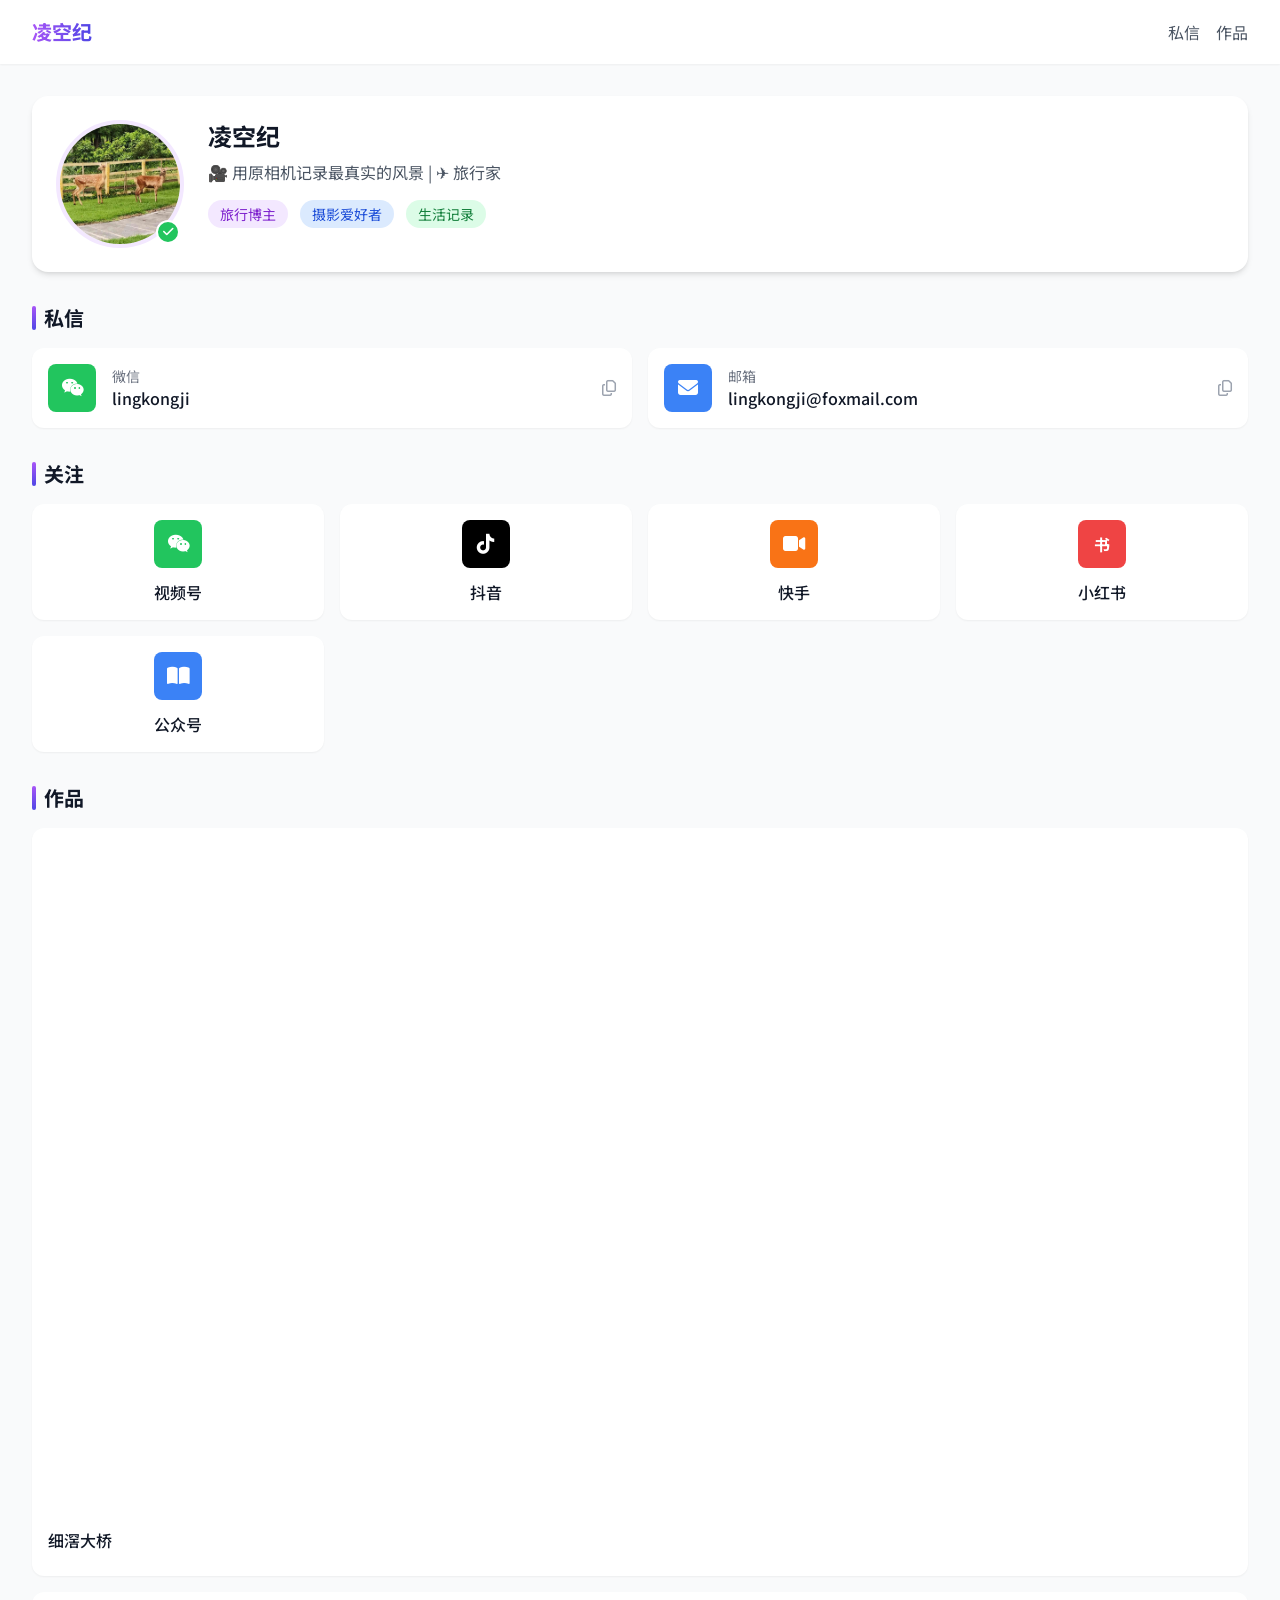
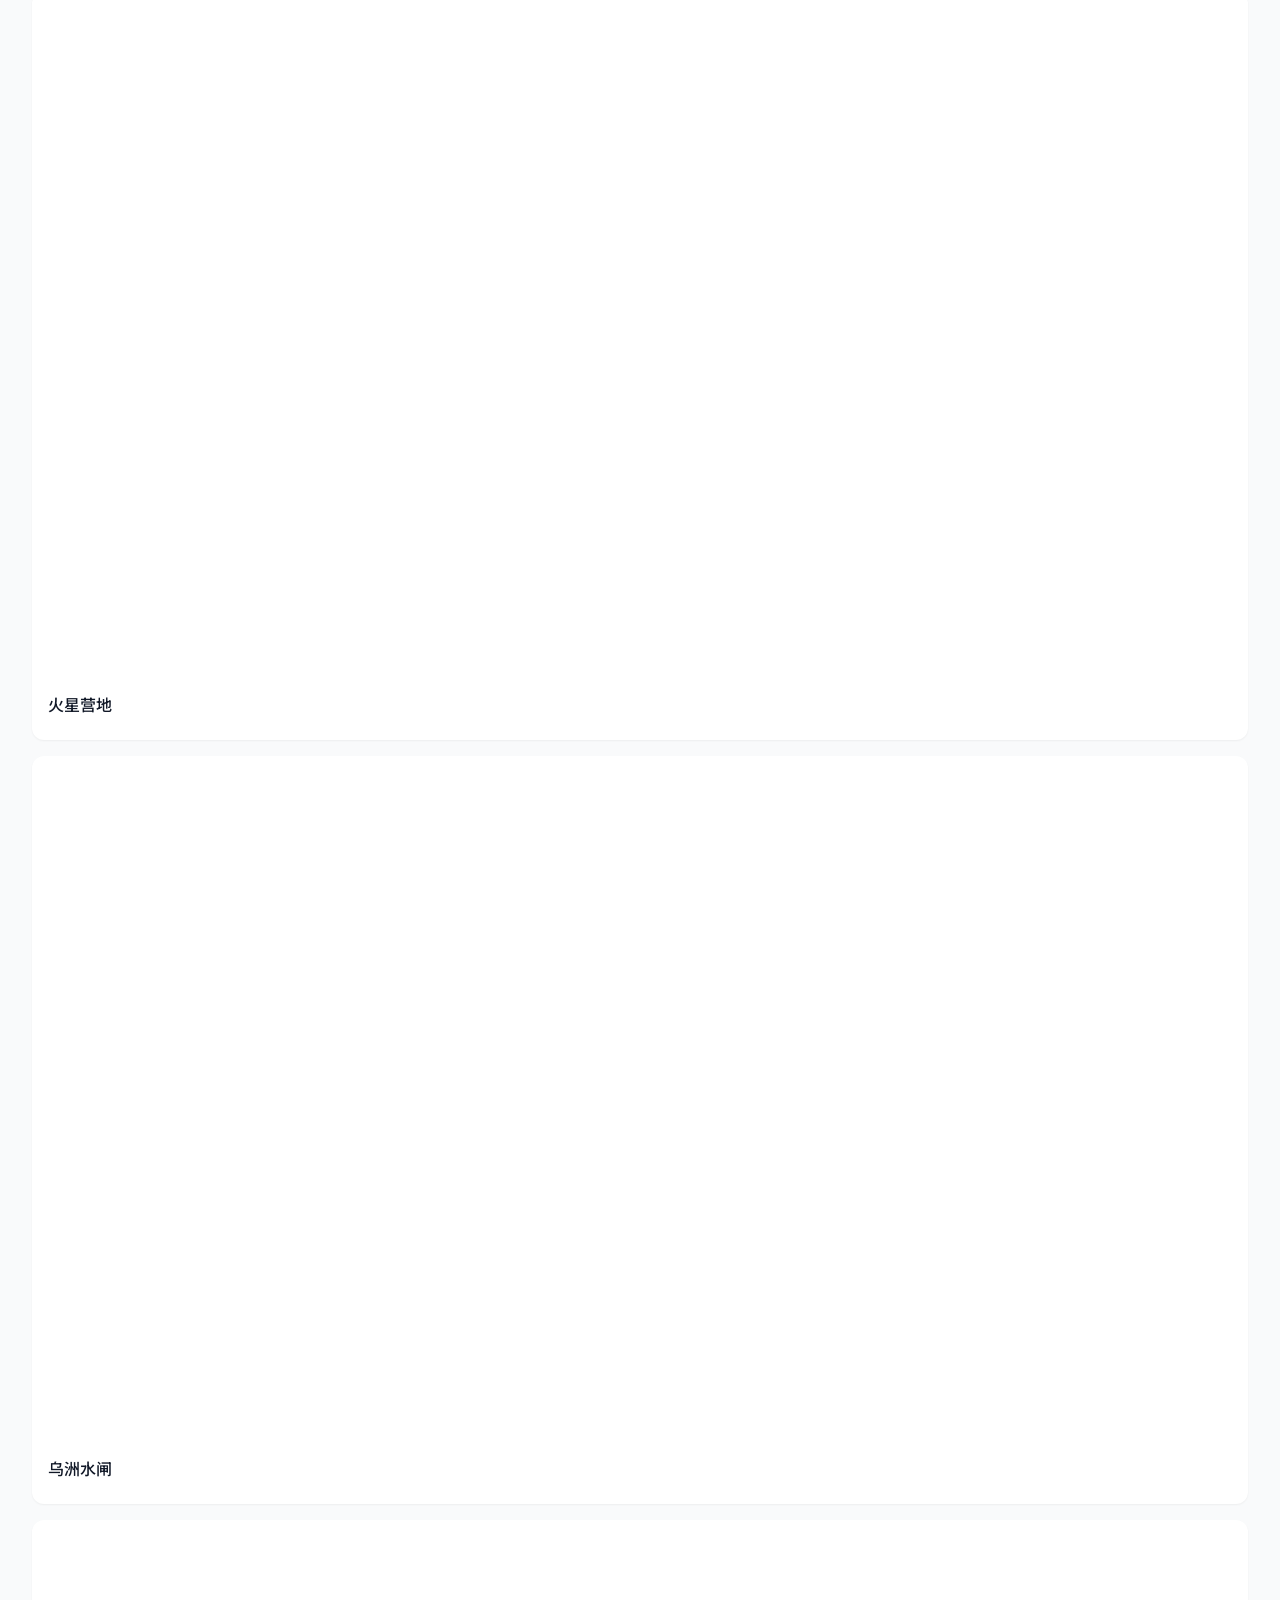
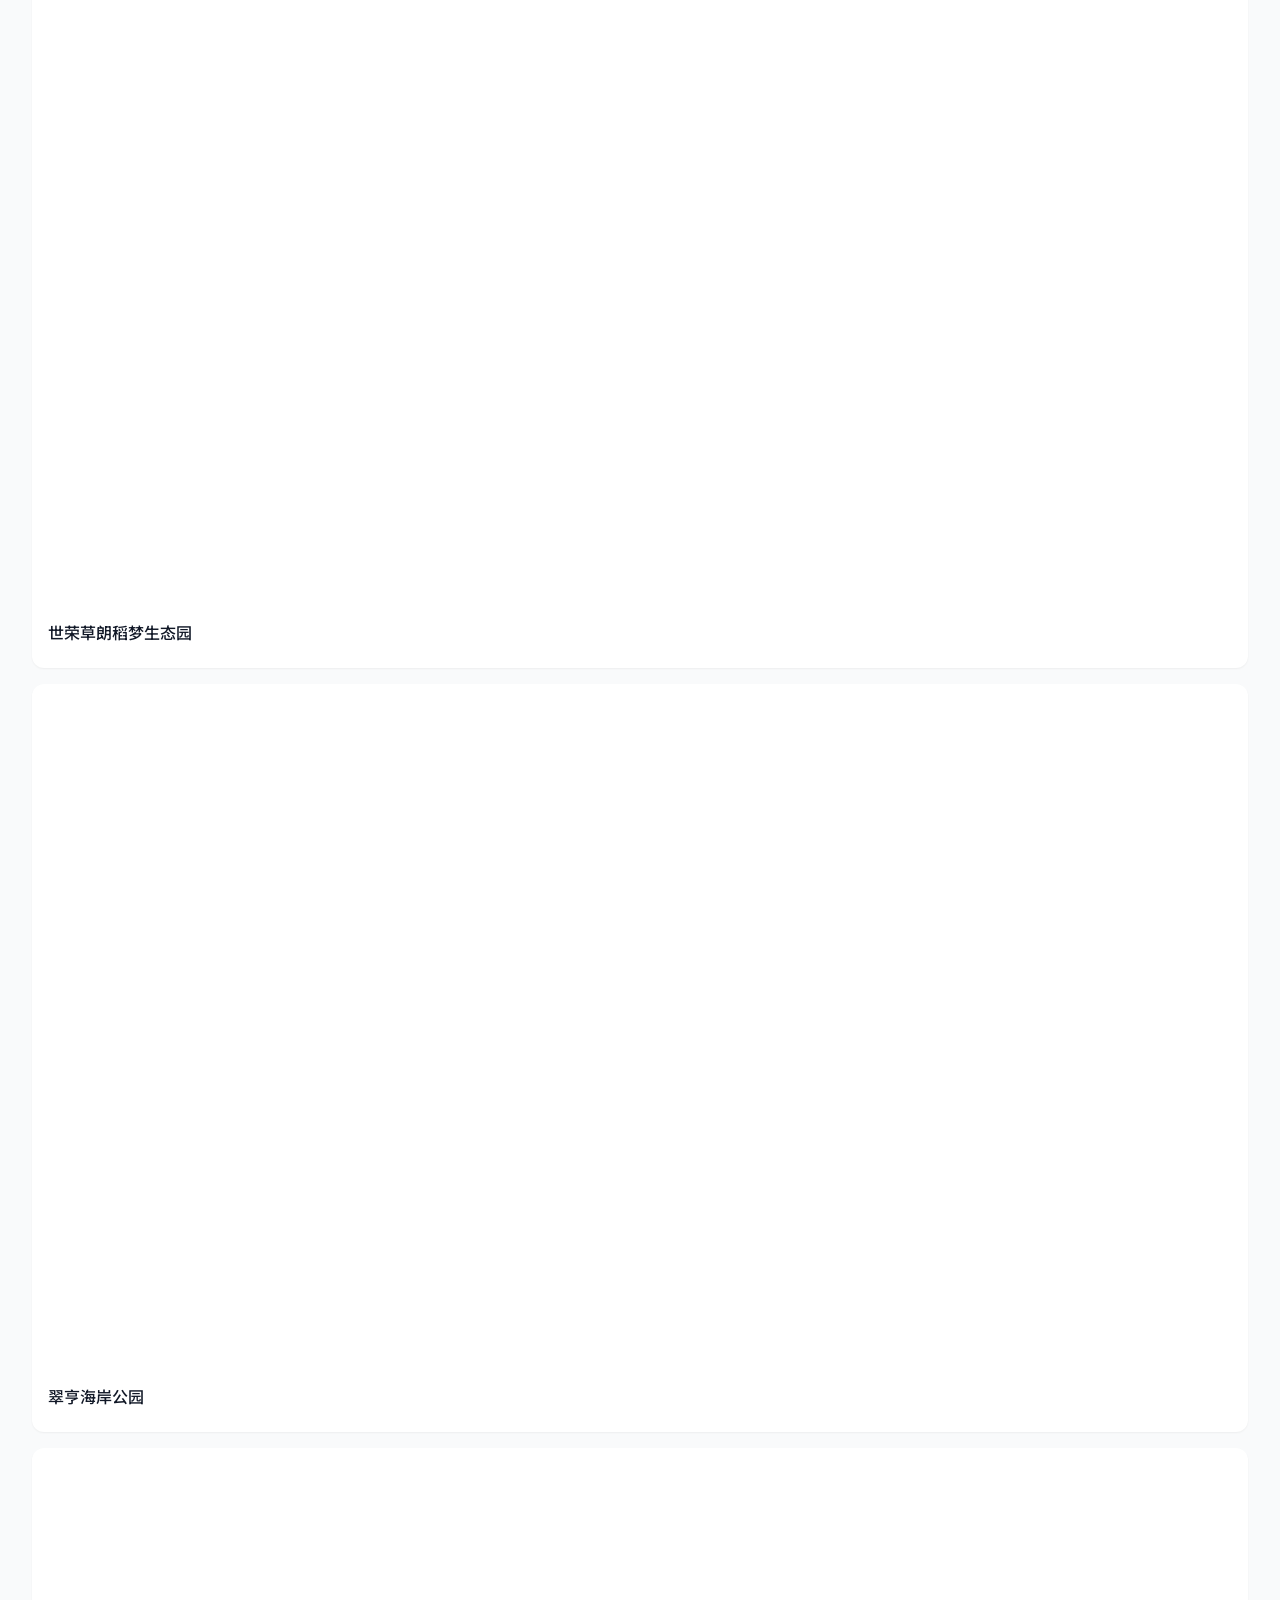
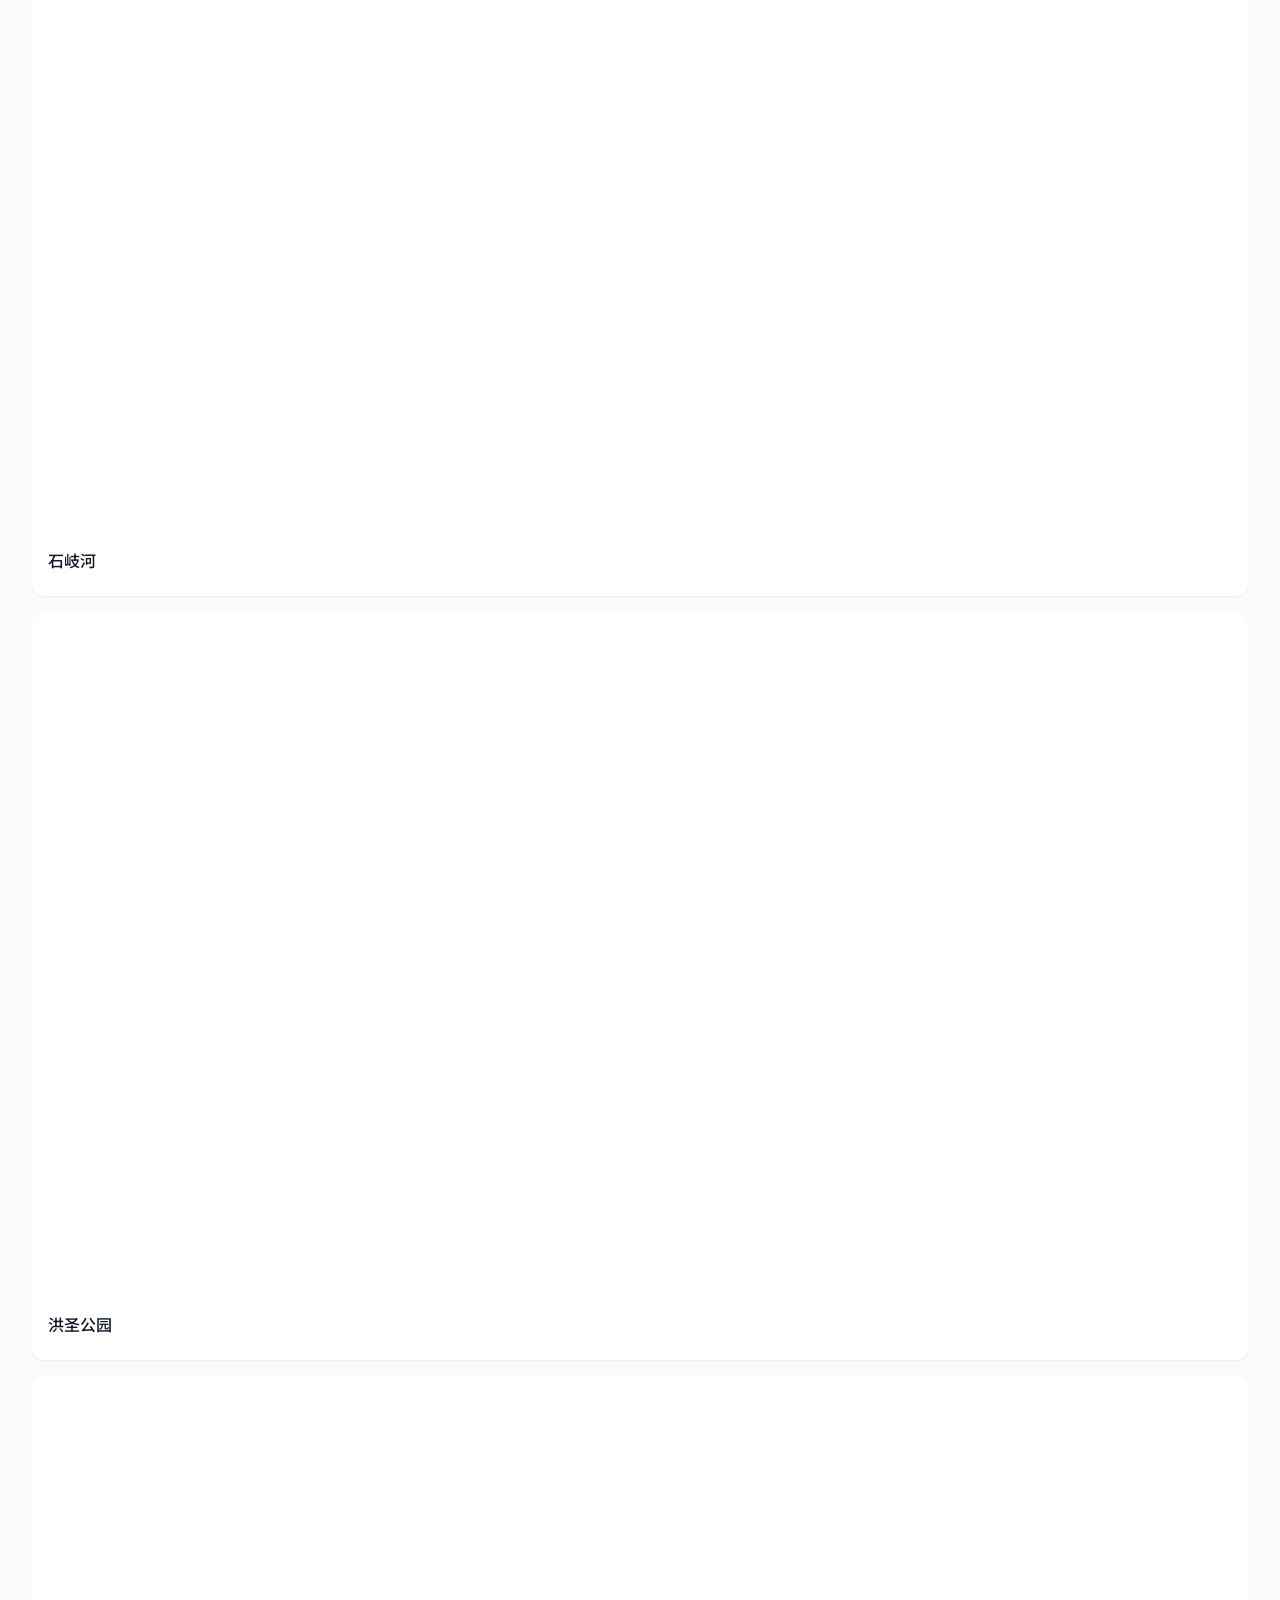
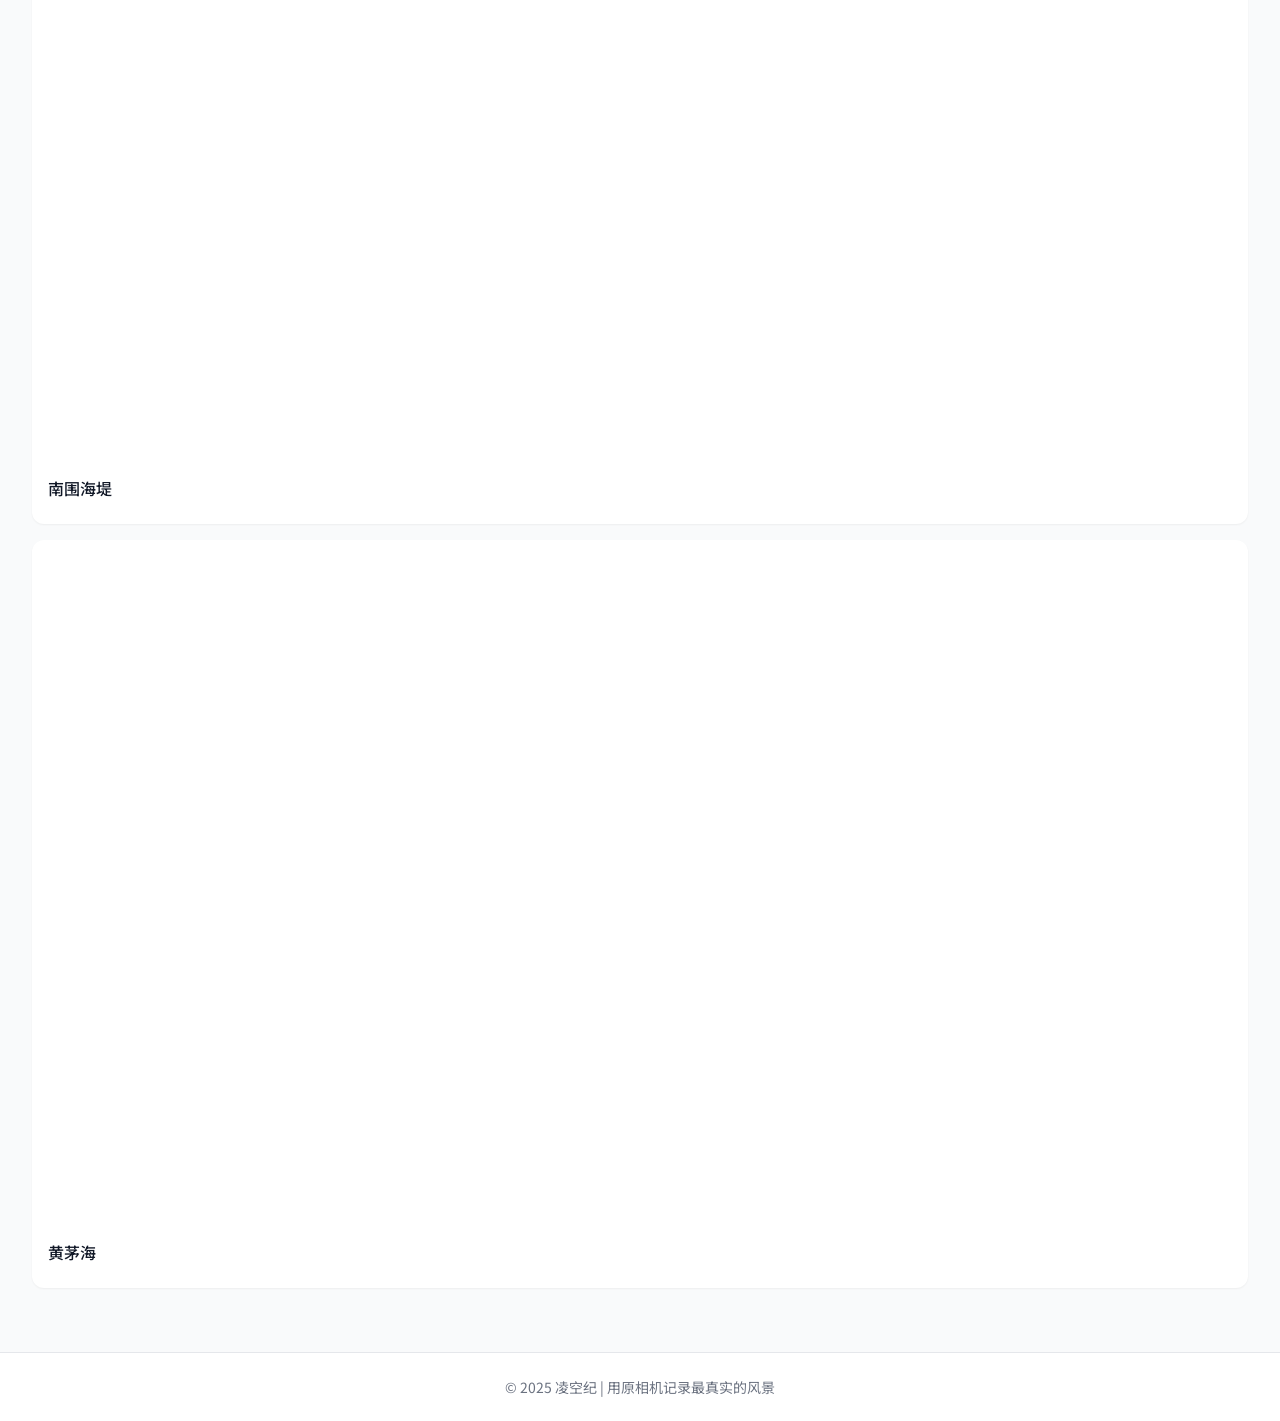
==== commit 9d44d6e7: "Auto deploy: SSG build from 2026-06-18 02:29:21" ====
--- a/index.html
+++ b/index.html
@@ -25,13 +25,13 @@
             }
           </script>
 <link rel="stylesheet" href="https://cdnjs.cloudflare.com/ajax/libs/font-awesome/6.5.1/css/all.min.css">
-<link rel="stylesheet" href="/_nuxt/entry.CKK4gl9K.css" crossorigin>
+<link rel="stylesheet" href="/_nuxt/entry.BBDN7yQk.css" crossorigin>
 <link rel="preload" as="style" href="https://fonts.googleapis.com/css2?family=Noto+Sans+SC:wght@400;500;700&display=swap" data-hid="gf-preload">
-<link rel="modulepreload" as="script" crossorigin href="/_nuxt/BTa1Jf5_.js">
-<script type="module" src="/_nuxt/BTa1Jf5_.js" crossorigin></script>
+<link rel="modulepreload" as="script" crossorigin href="/_nuxt/DaWIo8hF.js">
+<script type="module" src="/_nuxt/DaWIo8hF.js" crossorigin></script>
 <link rel="dns-prefetch" href="https://fonts.gstatic.com/" data-hid="gf-prefetch">
 <meta name="description" content="凌空纪 - 用原相机记录最真实的风景 | 旅行博主">
 <meta name="referrer" content="no-referrer-when-downgrade">
 <link rel="icon" href="/avatar.ico" type="image/x-icon">
-<script id="unhead:payload" type="application/json">{"title":"凌空纪 | 用原相机记录最真实的风景"}</script></head><body><noscript><link rel="stylesheet" href="https://fonts.googleapis.com/css2?family=Noto+Sans+SC:wght@400;500;700&display=swap"></noscript><!--teleport start anchor--><!----><!--teleport anchor--><div id="__nuxt"><div data-v-6046d918><!--[--><title data-v-6046d918>凌空纪 | 用原相机记录最真实的风景</title><meta name="robots" content="index, follow, noarchive" data-v-6046d918><!--]--><nav class="bg-white shadow-sm sticky top-0 z-50" data-v-6046d918><div class="max-w-5xl mx-auto px-4 sm:px-6 lg:px-8" data-v-6046d918><div class="flex justify-between h-16" data-v-6046d918><div class="flex items-center" data-v-6046d918><span class="text-xl font-bold gradient-text" data-v-6046d918>凌空纪</span></div><div class="flex items-center space-x-4" data-v-6046d918><a href="#contact" class="text-gray-600 hover:text-purple-600 transition" data-v-6046d918>私信</a><a href="#works" class="text-gray-600 hover:text-purple-600 transition" data-v-6046d918>作品</a></div></div></div></nav><main class="max-w-5xl mx-auto px-4 sm:px-6 lg:px-8 py-8" data-v-6046d918><section class="bg-white rounded-2xl shadow-md p-6 mb-8" data-v-6046d918><div class="flex flex-col md:flex-row items-center md:items-start gap-6" data-v-6046d918><div class="relative" data-v-6046d918><img data-nuxt-img srcset="/_ipx/_/avatar.jpg 1x, /_ipx/_/avatar.jpg 2x" onerror="this.setAttribute(&#39;data-error&#39;, 1)" alt="头像" class="w-32 h-32 rounded-full object-cover border-4 border-purple-100" src="/_ipx/_/avatar.jpg" data-v-6046d918><div class="absolute bottom-1 right-1 bg-green-500 w-6 h-6 rounded-full border-2 border-white flex items-center justify-center" data-v-6046d918><i class="fas fa-check text-white text-xs" data-v-6046d918></i></div></div><div class="flex-1 text-center md:text-left" data-v-6046d918><h1 class="text-2xl font-bold mb-2" data-v-6046d918>凌空纪</h1><p class="text-gray-600 mb-4" data-v-6046d918>🎥 用原相机记录最真实的风景 | ✈️ 旅行家</p><div class="flex flex-wrap justify-center md:justify-start gap-3" data-v-6046d918><span class="px-3 py-1 bg-purple-100 text-purple-700 rounded-full text-sm" data-v-6046d918>旅行博主</span><span class="px-3 py-1 bg-blue-100 text-blue-700 rounded-full text-sm" data-v-6046d918>摄影爱好者</span><span class="px-3 py-1 bg-green-100 text-green-700 rounded-full text-sm" data-v-6046d918>生活记录</span></div></div></div></section><section id="contact" class="mb-8" data-v-6046d918><h2 class="text-xl font-bold mb-4 flex items-center" data-v-6046d918><span class="w-1 h-6 bg-gradient-to-b from-purple-500 to-indigo-600 rounded mr-2" data-v-6046d918></span> 私信 </h2><div class="grid grid-cols-1 md:grid-cols-2 gap-4" data-v-6046d918><div class="bg-white rounded-xl shadow-sm p-4 card-hover cursor-pointer" data-v-6046d918><div class="flex items-center gap-4" data-v-6046d918><div class="w-12 h-12 rounded-lg bg-green-500 flex items-center justify-center text-white" data-v-6046d918><i class="fab fa-weixin text-xl" data-v-6046d918></i></div><div class="flex-1" data-v-6046d918><div class="text-gray-500 text-sm" data-v-6046d918>微信</div><div class="font-medium" data-v-6046d918>lingkongji</div></div><i class="far fa-copy text-gray-400" data-v-6046d918></i></div></div><div class="bg-white rounded-xl shadow-sm p-4 card-hover cursor-pointer" data-v-6046d918><div class="flex items-center gap-4" data-v-6046d918><div class="w-12 h-12 rounded-lg bg-blue-500 flex items-center justify-center text-white" data-v-6046d918><i class="fas fa-envelope text-xl" data-v-6046d918></i></div><div class="flex-1" data-v-6046d918><div class="text-gray-500 text-sm" data-v-6046d918>邮箱</div><div class="font-medium" data-v-6046d918>lingkongji@foxmail.com</div></div><i class="far fa-copy text-gray-400" data-v-6046d918></i></div></div></div></section><section class="mb-8" data-v-6046d918><h2 class="text-xl font-bold mb-4 flex items-center" data-v-6046d918><span class="w-1 h-6 bg-gradient-to-b from-purple-500 to-indigo-600 rounded mr-2" data-v-6046d918></span> 关注 </h2><div class="grid grid-cols-2 md:grid-cols-4 gap-4" data-v-6046d918><button class="bg-white rounded-xl shadow-sm p-4 card-hover flex flex-col items-center w-full" data-v-6046d918><div class="w-12 h-12 rounded-lg bg-green-500 flex items-center justify-center text-white mb-3" data-v-6046d918><i class="fab fa-weixin text-xl" data-v-6046d918></i></div><div class="font-medium" data-v-6046d918>视频号</div></button><a href="https://v.douyin.com/pP9XcauuibU" class="bg-white rounded-xl shadow-sm p-4 card-hover flex flex-col items-center" data-v-6046d918><div class="w-12 h-12 rounded-lg bg-black flex items-center justify-center text-white mb-3" data-v-6046d918><i class="fab fa-tiktok text-xl" data-v-6046d918></i></div><div class="font-medium" data-v-6046d918>抖音</div></a><a href="https://v.kuaishou.com/f/YeQzV2r47" class="bg-white rounded-xl shadow-sm p-4 card-hover flex flex-col items-center" data-v-6046d918><div class="w-12 h-12 rounded-lg bg-orange-500 flex items-center justify-center text-white mb-3" data-v-6046d918><i class="fas fa-video text-xl" data-v-6046d918></i></div><div class="font-medium" data-v-6046d918>快手</div></a><a href="https://xhslink.com/m/8OOuBfRCATQ" class="bg-white rounded-xl shadow-sm p-4 card-hover flex flex-col items-center" data-v-6046d918><div class="w-12 h-12 rounded-lg bg-red-500 flex items-center justify-center text-white mb-3" data-v-6046d918><span class="font-bold" data-v-6046d918>书</span></div><div class="font-medium" data-v-6046d918>小红书</div></a></div></section><section id="works" class="mb-8" data-v-6046d918><h2 class="text-xl font-bold mb-4 flex items-center" data-v-6046d918><span class="w-1 h-6 bg-gradient-to-b from-purple-500 to-indigo-600 rounded mr-2" data-v-6046d918></span> 作品 </h2><div class="works-grid gap-4" data-v-6046d918><!--[--><div class="bg-white rounded-xl shadow-sm overflow-hidden card-hover" data-v-6046d918><div class="video-container"><iframe src="https://open.douyin.com/player/video?vid=7648472670173941043&amp;autoplay=0" frameborder="0" scrolling="no" allowfullscreen class="w-full h-full" sandbox="allow-scripts allow-same-origin allow-popups" loading="lazy" referrerpolicy="no-referrer" title="抖音视频播放器" style="--iframe-scale:1;"></iframe></div><div class="p-4"><h3 class="font-medium mb-2">细滘大桥</h3><div class="flex items-center gap-4 text-gray-500 text-sm"><!----><!----></div></div></div><div class="bg-white rounded-xl shadow-sm overflow-hidden card-hover" data-v-6046d918><div class="video-container"><iframe src="https://open.douyin.com/player/video?vid=7647807189112851721&amp;autoplay=0" frameborder="0" scrolling="no" allowfullscreen class="w-full h-full" sandbox="allow-scripts allow-same-origin allow-popups" loading="lazy" referrerpolicy="no-referrer" title="抖音视频播放器" style="--iframe-scale:1;"></iframe></div><div class="p-4"><h3 class="font-medium mb-2">火星营地</h3><div class="flex items-center gap-4 text-gray-500 text-sm"><!----><!----></div></div></div><div class="bg-white rounded-xl shadow-sm overflow-hidden card-hover" data-v-6046d918><div class="video-container"><iframe src="https://open.douyin.com/player/video?vid=7644459484105936166&amp;autoplay=0" frameborder="0" scrolling="no" allowfullscreen class="w-full h-full" sandbox="allow-scripts allow-same-origin allow-popups" loading="lazy" referrerpolicy="no-referrer" title="抖音视频播放器" style="--iframe-scale:1;"></iframe></div><div class="p-4"><h3 class="font-medium mb-2">乌洲水闸</h3><div class="flex items-center gap-4 text-gray-500 text-sm"><!----><!----></div></div></div><div class="bg-white rounded-xl shadow-sm overflow-hidden card-hover" data-v-6046d918><div class="video-container"><iframe src="https://open.douyin.com/player/video?vid=7604456518175526185&amp;autoplay=0" frameborder="0" scrolling="no" allowfullscreen class="w-full h-full" sandbox="allow-scripts allow-same-origin allow-popups" loading="lazy" referrerpolicy="no-referrer" title="抖音视频播放器" style="--iframe-scale:1;"></iframe></div><div class="p-4"><h3 class="font-medium mb-2">世荣草朗稻梦生态园</h3><div class="flex items-center gap-4 text-gray-500 text-sm"><!----><!----></div></div></div><div class="bg-white rounded-xl shadow-sm overflow-hidden card-hover" data-v-6046d918><div class="video-container"><iframe src="https://open.douyin.com/player/video?vid=7627733585167961350&amp;autoplay=0" frameborder="0" scrolling="no" allowfullscreen class="w-full h-full" sandbox="allow-scripts allow-same-origin allow-popups" loading="lazy" referrerpolicy="no-referrer" title="抖音视频播放器" style="--iframe-scale:1;"></iframe></div><div class="p-4"><h3 class="font-medium mb-2">翠亨海岸公园</h3><div class="flex items-center gap-4 text-gray-500 text-sm"><!----><!----></div></div></div><div class="bg-white rounded-xl shadow-sm overflow-hidden card-hover" data-v-6046d918><div class="video-container"><iframe src="https://open.douyin.com/player/video?vid=7628822679298067754&amp;autoplay=0" frameborder="0" scrolling="no" allowfullscreen class="w-full h-full" sandbox="allow-scripts allow-same-origin allow-popups" loading="lazy" referrerpolicy="no-referrer" title="抖音视频播放器" style="--iframe-scale:1;"></iframe></div><div class="p-4"><h3 class="font-medium mb-2">石岐河</h3><div class="flex items-center gap-4 text-gray-500 text-sm"><!----><!----></div></div></div><div class="bg-white rounded-xl shadow-sm overflow-hidden card-hover" data-v-6046d918><div class="video-container"><iframe src="https://open.douyin.com/player/video?vid=7625848802552974642&amp;autoplay=0" frameborder="0" scrolling="no" allowfullscreen class="w-full h-full" sandbox="allow-scripts allow-same-origin allow-popups" loading="lazy" referrerpolicy="no-referrer" title="抖音视频播放器" style="--iframe-scale:1;"></iframe></div><div class="p-4"><h3 class="font-medium mb-2">洪圣公园</h3><div class="flex items-center gap-4 text-gray-500 text-sm"><!----><!----></div></div></div><div class="bg-white rounded-xl shadow-sm overflow-hidden card-hover" data-v-6046d918><div class="video-container"><iframe src="https://open.douyin.com/player/video?vid=7570963119699283234&amp;autoplay=0" frameborder="0" scrolling="no" allowfullscreen class="w-full h-full" sandbox="allow-scripts allow-same-origin allow-popups" loading="lazy" referrerpolicy="no-referrer" title="抖音视频播放器" style="--iframe-scale:1;"></iframe></div><div class="p-4"><h3 class="font-medium mb-2">南围海堤</h3><div class="flex items-center gap-4 text-gray-500 text-sm"><!----><!----></div></div></div><div class="bg-white rounded-xl shadow-sm overflow-hidden card-hover" data-v-6046d918><div class="video-container"><iframe src="https://open.douyin.com/player/video?vid=7565720964902735138&amp;autoplay=0" frameborder="0" scrolling="no" allowfullscreen class="w-full h-full" sandbox="allow-scripts allow-same-origin allow-popups" loading="lazy" referrerpolicy="no-referrer" title="抖音视频播放器" style="--iframe-scale:1;"></iframe></div><div class="p-4"><h3 class="font-medium mb-2">黄茅海</h3><div class="flex items-center gap-4 text-gray-500 text-sm"><!----><!----></div></div></div><!--]--></div></section></main><footer class="bg-white border-t border-gray-200 py-6" data-v-6046d918><div class="max-w-5xl mx-auto px-4 sm:px-6 lg:px-8 text-center text-gray-500 text-sm" data-v-6046d918><p data-v-6046d918>© 2025 凌空纪 | 用原相机记录最真实的风景</p></div></footer><div id="toast" class="fixed top-20 left-1/2 transform -translate-x-1/2 bg-gray-800 text-white px-6 py-2 rounded-full shadow-lg font-medium text-sm hidden z-50 flex items-center gap-2" data-v-6046d918><i class="fas fa-check-circle text-green-400" data-v-6046d918></i><span id="toast-msg" data-v-6046d918>已复制</span></div><!--teleport start--><!--teleport end--></div></div><div id="teleports"></div><script>window.__NUXT__={};window.__NUXT__.config={public:{apiBase:""},app:{baseURL:"/",buildId:"e74e45aa-ad97-47b3-8a0f-dcb7d5ede03d",buildAssetsDir:"/_nuxt/",cdnURL:""}}</script>
-<script type="application/json" data-nuxt-data="nuxt-app" data-ssr="true" id="__NUXT_DATA__">[["ShallowReactive",1],{"prerenderedAt":2,"data":3,"state":33,"once":35,"_errors":36,"serverRendered":39,"path":40},1781697450291,["ShallowReactive",4],{"works":5},[6,9,12,15,18,21,24,27,30],{"id":7,"title":8},"7648472670173941043","细滘大桥",{"id":10,"title":11},"7647807189112851721","火星营地",{"id":13,"title":14},"7644459484105936166","乌洲水闸",{"id":16,"title":17},"7604456518175526185","世荣草朗稻梦生态园",{"id":19,"title":20},"7627733585167961350","翠亨海岸公园",{"id":22,"title":23},"7628822679298067754","石岐河",{"id":25,"title":26},"7625848802552974642","洪圣公园",{"id":28,"title":29},"7570963119699283234","南围海堤",{"id":31,"title":32},"7565720964902735138","黄茅海",["Reactive",34],{},["Set"],["ShallowReactive",37],{"works":38},null,true,"\u002F"]</script></body></html>+<script id="unhead:payload" type="application/json">{"title":"凌空纪 | 用原相机记录最真实的风景"}</script></head><body><noscript><link rel="stylesheet" href="https://fonts.googleapis.com/css2?family=Noto+Sans+SC:wght@400;500;700&display=swap"></noscript><!--teleport start anchor--><!----><!--teleport anchor--><!--teleport start anchor--><!----><!--teleport anchor--><div id="__nuxt"><div data-v-aa707c2f><!--[--><title data-v-aa707c2f>凌空纪 | 用原相机记录最真实的风景</title><meta name="robots" content="index, follow, noarchive" data-v-aa707c2f><!--]--><nav class="bg-white shadow-sm sticky top-0 z-50" data-v-aa707c2f><div class="max-w-5xl mx-auto px-4 sm:px-6 lg:px-8" data-v-aa707c2f><div class="flex justify-between h-16" data-v-aa707c2f><div class="flex items-center" data-v-aa707c2f><span class="text-xl font-bold gradient-text" data-v-aa707c2f>凌空纪</span></div><div class="flex items-center space-x-4" data-v-aa707c2f><a href="#contact" class="text-gray-600 hover:text-purple-600 transition" data-v-aa707c2f>私信</a><a href="#works" class="text-gray-600 hover:text-purple-600 transition" data-v-aa707c2f>作品</a></div></div></div></nav><main class="max-w-5xl mx-auto px-4 sm:px-6 lg:px-8 py-8" data-v-aa707c2f><section class="bg-white rounded-2xl shadow-md p-6 mb-8" data-v-aa707c2f><div class="flex flex-col md:flex-row items-center md:items-start gap-6" data-v-aa707c2f><div class="relative" data-v-aa707c2f><img data-nuxt-img srcset="/_ipx/_/avatar.jpg 1x, /_ipx/_/avatar.jpg 2x" onerror="this.setAttribute(&#39;data-error&#39;, 1)" alt="头像" class="w-32 h-32 rounded-full object-cover border-4 border-purple-100" src="/_ipx/_/avatar.jpg" data-v-aa707c2f><div class="absolute bottom-1 right-1 bg-green-500 w-6 h-6 rounded-full border-2 border-white flex items-center justify-center" data-v-aa707c2f><i class="fas fa-check text-white text-xs" data-v-aa707c2f></i></div></div><div class="flex-1 text-center md:text-left" data-v-aa707c2f><h1 class="text-2xl font-bold mb-2" data-v-aa707c2f>凌空纪</h1><p class="text-gray-600 mb-4" data-v-aa707c2f>🎥 用原相机记录最真实的风景 | ✈️ 旅行家</p><div class="flex flex-wrap justify-center md:justify-start gap-3" data-v-aa707c2f><span class="px-3 py-1 bg-purple-100 text-purple-700 rounded-full text-sm" data-v-aa707c2f>旅行博主</span><span class="px-3 py-1 bg-blue-100 text-blue-700 rounded-full text-sm" data-v-aa707c2f>摄影爱好者</span><span class="px-3 py-1 bg-green-100 text-green-700 rounded-full text-sm" data-v-aa707c2f>生活记录</span></div></div></div></section><section id="contact" class="mb-8" data-v-aa707c2f><h2 class="text-xl font-bold mb-4 flex items-center" data-v-aa707c2f><span class="w-1 h-6 bg-gradient-to-b from-purple-500 to-indigo-600 rounded mr-2" data-v-aa707c2f></span> 私信 </h2><div class="grid grid-cols-1 md:grid-cols-2 gap-4" data-v-aa707c2f><div class="bg-white rounded-xl shadow-sm p-4 card-hover cursor-pointer" data-v-aa707c2f><div class="flex items-center gap-4" data-v-aa707c2f><div class="w-12 h-12 rounded-lg bg-green-500 flex items-center justify-center text-white" data-v-aa707c2f><i class="fab fa-weixin text-xl" data-v-aa707c2f></i></div><div class="flex-1" data-v-aa707c2f><div class="text-gray-500 text-sm" data-v-aa707c2f>微信</div><div class="font-medium" data-v-aa707c2f>lingkongji</div></div><i class="far fa-copy text-gray-400" data-v-aa707c2f></i></div></div><div class="bg-white rounded-xl shadow-sm p-4 card-hover cursor-pointer" data-v-aa707c2f><div class="flex items-center gap-4" data-v-aa707c2f><div class="w-12 h-12 rounded-lg bg-blue-500 flex items-center justify-center text-white" data-v-aa707c2f><i class="fas fa-envelope text-xl" data-v-aa707c2f></i></div><div class="flex-1" data-v-aa707c2f><div class="text-gray-500 text-sm" data-v-aa707c2f>邮箱</div><div class="font-medium" data-v-aa707c2f>lingkongji@foxmail.com</div></div><i class="far fa-copy text-gray-400" data-v-aa707c2f></i></div></div></div></section><section class="mb-8" data-v-aa707c2f><h2 class="text-xl font-bold mb-4 flex items-center" data-v-aa707c2f><span class="w-1 h-6 bg-gradient-to-b from-purple-500 to-indigo-600 rounded mr-2" data-v-aa707c2f></span> 关注 </h2><div class="grid grid-cols-2 md:grid-cols-4 gap-4" data-v-aa707c2f><button class="bg-white rounded-xl shadow-sm p-4 card-hover flex flex-col items-center w-full" data-v-aa707c2f><div class="w-12 h-12 rounded-lg bg-green-500 flex items-center justify-center text-white mb-3" data-v-aa707c2f><i class="fab fa-weixin text-xl" data-v-aa707c2f></i></div><div class="font-medium" data-v-aa707c2f>视频号</div></button><a href="https://v.douyin.com/pP9XcauuibU" class="bg-white rounded-xl shadow-sm p-4 card-hover flex flex-col items-center" data-v-aa707c2f><div class="w-12 h-12 rounded-lg bg-black flex items-center justify-center text-white mb-3" data-v-aa707c2f><i class="fab fa-tiktok text-xl" data-v-aa707c2f></i></div><div class="font-medium" data-v-aa707c2f>抖音</div></a><a href="https://v.kuaishou.com/f/YeQzV2r47" class="bg-white rounded-xl shadow-sm p-4 card-hover flex flex-col items-center" data-v-aa707c2f><div class="w-12 h-12 rounded-lg bg-orange-500 flex items-center justify-center text-white mb-3" data-v-aa707c2f><i class="fas fa-video text-xl" data-v-aa707c2f></i></div><div class="font-medium" data-v-aa707c2f>快手</div></a><a href="https://xhslink.com/m/8OOuBfRCATQ" class="bg-white rounded-xl shadow-sm p-4 card-hover flex flex-col items-center" data-v-aa707c2f><div class="w-12 h-12 rounded-lg bg-red-500 flex items-center justify-center text-white mb-3" data-v-aa707c2f><span class="font-bold" data-v-aa707c2f>书</span></div><div class="font-medium" data-v-aa707c2f>小红书</div></a><button class="bg-white rounded-xl shadow-sm p-4 card-hover flex flex-col items-center w-full" data-v-aa707c2f><div class="w-12 h-12 rounded-lg bg-blue-500 flex items-center justify-center text-white mb-3" data-v-aa707c2f><i class="fas fa-book-open text-xl" data-v-aa707c2f></i></div><div class="font-medium" data-v-aa707c2f>公众号</div></button></div></section><section id="works" class="mb-8" data-v-aa707c2f><h2 class="text-xl font-bold mb-4 flex items-center" data-v-aa707c2f><span class="w-1 h-6 bg-gradient-to-b from-purple-500 to-indigo-600 rounded mr-2" data-v-aa707c2f></span> 作品 </h2><div class="works-grid gap-4" data-v-aa707c2f><!--[--><div class="bg-white rounded-xl shadow-sm overflow-hidden card-hover" data-v-aa707c2f><div class="video-container"><iframe src="https://open.douyin.com/player/video?vid=7648472670173941043&amp;autoplay=0" frameborder="0" scrolling="no" allowfullscreen class="w-full h-full" sandbox="allow-scripts allow-same-origin allow-popups" loading="lazy" referrerpolicy="no-referrer" title="抖音视频播放器" style="--iframe-scale:1;"></iframe></div><div class="p-4"><h3 class="font-medium mb-2">细滘大桥</h3><div class="flex items-center gap-4 text-gray-500 text-sm"><!----><!----></div></div></div><div class="bg-white rounded-xl shadow-sm overflow-hidden card-hover" data-v-aa707c2f><div class="video-container"><iframe src="https://open.douyin.com/player/video?vid=7647807189112851721&amp;autoplay=0" frameborder="0" scrolling="no" allowfullscreen class="w-full h-full" sandbox="allow-scripts allow-same-origin allow-popups" loading="lazy" referrerpolicy="no-referrer" title="抖音视频播放器" style="--iframe-scale:1;"></iframe></div><div class="p-4"><h3 class="font-medium mb-2">火星营地</h3><div class="flex items-center gap-4 text-gray-500 text-sm"><!----><!----></div></div></div><div class="bg-white rounded-xl shadow-sm overflow-hidden card-hover" data-v-aa707c2f><div class="video-container"><iframe src="https://open.douyin.com/player/video?vid=7644459484105936166&amp;autoplay=0" frameborder="0" scrolling="no" allowfullscreen class="w-full h-full" sandbox="allow-scripts allow-same-origin allow-popups" loading="lazy" referrerpolicy="no-referrer" title="抖音视频播放器" style="--iframe-scale:1;"></iframe></div><div class="p-4"><h3 class="font-medium mb-2">乌洲水闸</h3><div class="flex items-center gap-4 text-gray-500 text-sm"><!----><!----></div></div></div><div class="bg-white rounded-xl shadow-sm overflow-hidden card-hover" data-v-aa707c2f><div class="video-container"><iframe src="https://open.douyin.com/player/video?vid=7604456518175526185&amp;autoplay=0" frameborder="0" scrolling="no" allowfullscreen class="w-full h-full" sandbox="allow-scripts allow-same-origin allow-popups" loading="lazy" referrerpolicy="no-referrer" title="抖音视频播放器" style="--iframe-scale:1;"></iframe></div><div class="p-4"><h3 class="font-medium mb-2">世荣草朗稻梦生态园</h3><div class="flex items-center gap-4 text-gray-500 text-sm"><!----><!----></div></div></div><div class="bg-white rounded-xl shadow-sm overflow-hidden card-hover" data-v-aa707c2f><div class="video-container"><iframe src="https://open.douyin.com/player/video?vid=7627733585167961350&amp;autoplay=0" frameborder="0" scrolling="no" allowfullscreen class="w-full h-full" sandbox="allow-scripts allow-same-origin allow-popups" loading="lazy" referrerpolicy="no-referrer" title="抖音视频播放器" style="--iframe-scale:1;"></iframe></div><div class="p-4"><h3 class="font-medium mb-2">翠亨海岸公园</h3><div class="flex items-center gap-4 text-gray-500 text-sm"><!----><!----></div></div></div><div class="bg-white rounded-xl shadow-sm overflow-hidden card-hover" data-v-aa707c2f><div class="video-container"><iframe src="https://open.douyin.com/player/video?vid=7628822679298067754&amp;autoplay=0" frameborder="0" scrolling="no" allowfullscreen class="w-full h-full" sandbox="allow-scripts allow-same-origin allow-popups" loading="lazy" referrerpolicy="no-referrer" title="抖音视频播放器" style="--iframe-scale:1;"></iframe></div><div class="p-4"><h3 class="font-medium mb-2">石岐河</h3><div class="flex items-center gap-4 text-gray-500 text-sm"><!----><!----></div></div></div><div class="bg-white rounded-xl shadow-sm overflow-hidden card-hover" data-v-aa707c2f><div class="video-container"><iframe src="https://open.douyin.com/player/video?vid=7625848802552974642&amp;autoplay=0" frameborder="0" scrolling="no" allowfullscreen class="w-full h-full" sandbox="allow-scripts allow-same-origin allow-popups" loading="lazy" referrerpolicy="no-referrer" title="抖音视频播放器" style="--iframe-scale:1;"></iframe></div><div class="p-4"><h3 class="font-medium mb-2">洪圣公园</h3><div class="flex items-center gap-4 text-gray-500 text-sm"><!----><!----></div></div></div><div class="bg-white rounded-xl shadow-sm overflow-hidden card-hover" data-v-aa707c2f><div class="video-container"><iframe src="https://open.douyin.com/player/video?vid=7570963119699283234&amp;autoplay=0" frameborder="0" scrolling="no" allowfullscreen class="w-full h-full" sandbox="allow-scripts allow-same-origin allow-popups" loading="lazy" referrerpolicy="no-referrer" title="抖音视频播放器" style="--iframe-scale:1;"></iframe></div><div class="p-4"><h3 class="font-medium mb-2">南围海堤</h3><div class="flex items-center gap-4 text-gray-500 text-sm"><!----><!----></div></div></div><div class="bg-white rounded-xl shadow-sm overflow-hidden card-hover" data-v-aa707c2f><div class="video-container"><iframe src="https://open.douyin.com/player/video?vid=7565720964902735138&amp;autoplay=0" frameborder="0" scrolling="no" allowfullscreen class="w-full h-full" sandbox="allow-scripts allow-same-origin allow-popups" loading="lazy" referrerpolicy="no-referrer" title="抖音视频播放器" style="--iframe-scale:1;"></iframe></div><div class="p-4"><h3 class="font-medium mb-2">黄茅海</h3><div class="flex items-center gap-4 text-gray-500 text-sm"><!----><!----></div></div></div><!--]--></div></section></main><footer class="bg-white border-t border-gray-200 py-6" data-v-aa707c2f><div class="max-w-5xl mx-auto px-4 sm:px-6 lg:px-8 text-center text-gray-500 text-sm" data-v-aa707c2f><p data-v-aa707c2f>© 2025 凌空纪 | 用原相机记录最真实的风景</p></div></footer><div id="toast" class="fixed top-20 left-1/2 transform -translate-x-1/2 bg-gray-800 text-white px-6 py-2 rounded-full shadow-lg font-medium text-sm hidden z-50 flex items-center gap-2" data-v-aa707c2f><i class="fas fa-check-circle text-green-400" data-v-aa707c2f></i><span id="toast-msg" data-v-aa707c2f>已复制</span></div><!--teleport start--><!--teleport end--><!--teleport start--><!--teleport end--></div></div><div id="teleports"></div><script>window.__NUXT__={};window.__NUXT__.config={public:{apiBase:""},app:{baseURL:"/",buildId:"c6cd6765-047e-4165-8097-077f7cf596a8",buildAssetsDir:"/_nuxt/",cdnURL:""}}</script>
+<script type="application/json" data-nuxt-data="nuxt-app" data-ssr="true" id="__NUXT_DATA__">[["ShallowReactive",1],{"prerenderedAt":2,"data":3,"state":33,"once":35,"_errors":36,"serverRendered":39,"path":40},1781749759883,["ShallowReactive",4],{"works":5},[6,9,12,15,18,21,24,27,30],{"id":7,"title":8},"7648472670173941043","细滘大桥",{"id":10,"title":11},"7647807189112851721","火星营地",{"id":13,"title":14},"7644459484105936166","乌洲水闸",{"id":16,"title":17},"7604456518175526185","世荣草朗稻梦生态园",{"id":19,"title":20},"7627733585167961350","翠亨海岸公园",{"id":22,"title":23},"7628822679298067754","石岐河",{"id":25,"title":26},"7625848802552974642","洪圣公园",{"id":28,"title":29},"7570963119699283234","南围海堤",{"id":31,"title":32},"7565720964902735138","黄茅海",["Reactive",34],{},["Set"],["ShallowReactive",37],{"works":38},null,true,"\u002F"]</script></body></html>
--- a/_nuxt/entry.BBDN7yQk.css
+++ b/_nuxt/entry.BBDN7yQk.css
@@ -0,0 +1 @@
+@import"https://fonts.googleapis.com/css2?family=Noto+Sans+SC:wght@400;500;700&display=swap";*,:after,:before{--tw-border-spacing-x:0;--tw-border-spacing-y:0;--tw-translate-x:0;--tw-translate-y:0;--tw-rotate:0;--tw-skew-x:0;--tw-skew-y:0;--tw-scale-x:1;--tw-scale-y:1;--tw-pan-x: ;--tw-pan-y: ;--tw-pinch-zoom: ;--tw-scroll-snap-strictness:proximity;--tw-gradient-from-position: ;--tw-gradient-via-position: ;--tw-gradient-to-position: ;--tw-ordinal: ;--tw-slashed-zero: ;--tw-numeric-figure: ;--tw-numeric-spacing: ;--tw-numeric-fraction: ;--tw-ring-inset: ;--tw-ring-offset-width:0px;--tw-ring-offset-color:#fff;--tw-ring-color:rgba(59,130,246,.5);--tw-ring-offset-shadow:0 0 #0000;--tw-ring-shadow:0 0 #0000;--tw-shadow:0 0 #0000;--tw-shadow-colored:0 0 #0000;--tw-blur: ;--tw-brightness: ;--tw-contrast: ;--tw-grayscale: ;--tw-hue-rotate: ;--tw-invert: ;--tw-saturate: ;--tw-sepia: ;--tw-drop-shadow: ;--tw-backdrop-blur: ;--tw-backdrop-brightness: ;--tw-backdrop-contrast: ;--tw-backdrop-grayscale: ;--tw-backdrop-hue-rotate: ;--tw-backdrop-invert: ;--tw-backdrop-opacity: ;--tw-backdrop-saturate: ;--tw-backdrop-sepia: ;--tw-contain-size: ;--tw-contain-layout: ;--tw-contain-paint: ;--tw-contain-style: }::backdrop{--tw-border-spacing-x:0;--tw-border-spacing-y:0;--tw-translate-x:0;--tw-translate-y:0;--tw-rotate:0;--tw-skew-x:0;--tw-skew-y:0;--tw-scale-x:1;--tw-scale-y:1;--tw-pan-x: ;--tw-pan-y: ;--tw-pinch-zoom: ;--tw-scroll-snap-strictness:proximity;--tw-gradient-from-position: ;--tw-gradient-via-position: ;--tw-gradient-to-position: ;--tw-ordinal: ;--tw-slashed-zero: ;--tw-numeric-figure: ;--tw-numeric-spacing: ;--tw-numeric-fraction: ;--tw-ring-inset: ;--tw-ring-offset-width:0px;--tw-ring-offset-color:#fff;--tw-ring-color:rgba(59,130,246,.5);--tw-ring-offset-shadow:0 0 #0000;--tw-ring-shadow:0 0 #0000;--tw-shadow:0 0 #0000;--tw-shadow-colored:0 0 #0000;--tw-blur: ;--tw-brightness: ;--tw-contrast: ;--tw-grayscale: ;--tw-hue-rotate: ;--tw-invert: ;--tw-saturate: ;--tw-sepia: ;--tw-drop-shadow: ;--tw-backdrop-blur: ;--tw-backdrop-brightness: ;--tw-backdrop-contrast: ;--tw-backdrop-grayscale: ;--tw-backdrop-hue-rotate: ;--tw-backdrop-invert: ;--tw-backdrop-opacity: ;--tw-backdrop-saturate: ;--tw-backdrop-sepia: ;--tw-contain-size: ;--tw-contain-layout: ;--tw-contain-paint: ;--tw-contain-style: }*,:after,:before{border:0 solid #e5e7eb;box-sizing:border-box}:after,:before{--tw-content:""}:host,html{line-height:1.5;-webkit-text-size-adjust:100%;font-family:Noto Sans SC,sans-serif;font-feature-settings:normal;font-variation-settings:normal;-moz-tab-size:4;-o-tab-size:4;tab-size:4;-webkit-tap-highlight-color:transparent}body{line-height:inherit;margin:0}hr{border-top-width:1px;color:inherit;height:0}abbr:where([title]){-webkit-text-decoration:underline dotted;text-decoration:underline dotted}h1,h2,h3,h4,h5,h6{font-size:inherit;font-weight:inherit}a{color:inherit;text-decoration:inherit}b,strong{font-weight:bolder}code,kbd,pre,samp{font-family:ui-monospace,SFMono-Regular,Menlo,Monaco,Consolas,Liberation Mono,Courier New,monospace;font-feature-settings:normal;font-size:1em;font-variation-settings:normal}small{font-size:80%}sub,sup{font-size:75%;line-height:0;position:relative;vertical-align:baseline}sub{bottom:-.25em}sup{top:-.5em}table{border-collapse:collapse;border-color:inherit;text-indent:0}button,input,optgroup,select,textarea{color:inherit;font-family:inherit;font-feature-settings:inherit;font-size:100%;font-variation-settings:inherit;font-weight:inherit;letter-spacing:inherit;line-height:inherit;margin:0;padding:0}button,select{text-transform:none}button,input:where([type=button]),input:where([type=reset]),input:where([type=submit]){-webkit-appearance:button;background-color:transparent;background-image:none}:-moz-focusring{outline:auto}:-moz-ui-invalid{box-shadow:none}progress{vertical-align:baseline}::-webkit-inner-spin-button,::-webkit-outer-spin-button{height:auto}[type=search]{-webkit-appearance:textfield;outline-offset:-2px}::-webkit-search-decoration{-webkit-appearance:none}::-webkit-file-upload-button{-webkit-appearance:button;font:inherit}summary{display:list-item}blockquote,dd,dl,figure,h1,h2,h3,h4,h5,h6,hr,p,pre{margin:0}fieldset{margin:0}fieldset,legend{padding:0}menu,ol,ul{list-style:none;margin:0;padding:0}dialog{padding:0}textarea{resize:vertical}input::-moz-placeholder,textarea::-moz-placeholder{color:#9ca3af;opacity:1}input::placeholder,textarea::placeholder{color:#9ca3af;opacity:1}[role=button],button{cursor:pointer}:disabled{cursor:default}audio,canvas,embed,iframe,img,object,svg,video{display:block;vertical-align:middle}img,video{height:auto;max-width:100%}[hidden]:where(:not([hidden=until-found])){display:none}html{font-family:Noto Sans SC,system-ui,sans-serif}body{min-height:100vh;--tw-bg-opacity:1;background-color:rgb(249 250 251/var(--tw-bg-opacity,1));--tw-text-opacity:1;color:rgb(17 24 39/var(--tw-text-opacity,1))}::-webkit-scrollbar{width:8px}::-webkit-scrollbar-track{background:#f1f1f1}::-webkit-scrollbar-thumb{background:#c1c1c1;border-radius:4px}::-webkit-scrollbar-thumb:hover{background:#a8a8a8}.container{width:100%}@media(min-width:640px){.container{max-width:640px}}@media(min-width:768px){.container{max-width:768px}}@media(min-width:1024px){.container{max-width:1024px}}@media(min-width:1280px){.container{max-width:1280px}}@media(min-width:1536px){.container{max-width:1536px}}.gradient-text{background-image:linear-gradient(to right,var(--tw-gradient-stops));--tw-gradient-from:#a855f7 var(--tw-gradient-from-position);--tw-gradient-to:rgba(168,85,247,0) var(--tw-gradient-to-position);--tw-gradient-stops:var(--tw-gradient-from),var(--tw-gradient-to);--tw-gradient-to:#4f46e5 var(--tw-gradient-to-position);-webkit-background-clip:text;background-clip:text;color:transparent}.card-hover{transition-duration:.3s;transition-property:all;transition-timing-function:cubic-bezier(.4,0,.2,1)}.card-hover:hover{--tw-translate-y:-.25rem;transform:translate(var(--tw-translate-x),var(--tw-translate-y)) rotate(var(--tw-rotate)) skew(var(--tw-skew-x)) skewY(var(--tw-skew-y)) scaleX(var(--tw-scale-x)) scaleY(var(--tw-scale-y));--tw-shadow:0 10px 15px -3px rgba(0,0,0,.1),0 4px 6px -4px rgba(0,0,0,.1);--tw-shadow-colored:0 10px 15px -3px var(--tw-shadow-color),0 4px 6px -4px var(--tw-shadow-color);box-shadow:var(--tw-ring-offset-shadow,0 0 #0000),var(--tw-ring-shadow,0 0 #0000),var(--tw-shadow)}.video-container{aspect-ratio:16/9;border-radius:.5rem;overflow:hidden;position:relative;width:100%}.video-container iframe{border:none;height:1012.5px;left:0;min-width:1800px;overflow:hidden;position:absolute;top:0;transform:scale(var(--iframe-scale,1));transform-origin:top left;width:1800px}.works-grid{display:grid;gap:1rem;grid-template-columns:repeat(1,minmax(0,1fr))}@media(min-width:1624px){.works-grid{grid-template-columns:repeat(2,minmax(0,1fr))}}#contact,#works{scroll-margin-top:80px}.fixed{position:fixed}.absolute{position:absolute}.relative{position:relative}.sticky{position:sticky}.inset-0{inset:0}.-bottom-2{bottom:-.5rem}.-left-2{left:-.5rem}.-right-2{right:-.5rem}.-top-2{top:-.5rem}.bottom-1{bottom:.25rem}.left-1\/2{left:50%}.right-1{right:.25rem}.right-4{right:1rem}.top-0{top:0}.top-20{top:5rem}.top-4{top:1rem}.z-50{z-index:50}.z-\[100\]{z-index:100}.mx-auto{margin-left:auto;margin-right:auto}.mb-2{margin-bottom:.5rem}.mb-3{margin-bottom:.75rem}.mb-4{margin-bottom:1rem}.mb-6{margin-bottom:1.5rem}.mb-8{margin-bottom:2rem}.mr-1{margin-right:.25rem}.mr-2{margin-right:.5rem}.flex{display:flex}.inline-flex{display:inline-flex}.grid{display:grid}.hidden{display:none}.aspect-square{aspect-ratio:1/1}.h-12{height:3rem}.h-16{height:4rem}.h-2{height:.5rem}.h-32{height:8rem}.h-6{height:1.5rem}.h-8{height:2rem}.h-full{height:100%}.w-1{width:.25rem}.w-12{width:3rem}.w-16{width:4rem}.w-32{width:8rem}.w-6{width:1.5rem}.w-8{width:2rem}.w-full{width:100%}.max-w-5xl{max-width:110rem}.max-w-md{max-width:28rem}.flex-1{flex:1 1 0%}.-translate-x-1\/2{--tw-translate-x:-50%}.-translate-x-1\/2,.transform{transform:translate(var(--tw-translate-x),var(--tw-translate-y)) rotate(var(--tw-rotate)) skew(var(--tw-skew-x)) skewY(var(--tw-skew-y)) scaleX(var(--tw-scale-x)) scaleY(var(--tw-scale-y))}.cursor-pointer{cursor:pointer}.resize{resize:both}.grid-cols-1{grid-template-columns:repeat(1,minmax(0,1fr))}.grid-cols-2{grid-template-columns:repeat(2,minmax(0,1fr))}.flex-col{flex-direction:column}.flex-wrap{flex-wrap:wrap}.items-center{align-items:center}.justify-center{justify-content:center}.justify-between{justify-content:space-between}.gap-2{gap:.5rem}.gap-3{gap:.75rem}.gap-4{gap:1rem}.gap-6{gap:1.5rem}.space-x-4>:not([hidden])~:not([hidden]){--tw-space-x-reverse:0;margin-left:calc(1rem*(1 - var(--tw-space-x-reverse)));margin-right:calc(1rem*var(--tw-space-x-reverse))}.overflow-hidden{overflow:hidden}.rounded{border-radius:.25rem}.rounded-2xl{border-radius:1rem}.rounded-3xl{border-radius:1.5rem}.rounded-full{border-radius:9999px}.rounded-lg{border-radius:.5rem}.rounded-xl{border-radius:.75rem}.border{border-width:1px}.border-2{border-width:2px}.border-4{border-width:4px}.border-t{border-top-width:1px}.border-blue-200{--tw-border-opacity:1;border-color:rgb(191 219 254/var(--tw-border-opacity,1))}.border-gray-100{--tw-border-opacity:1;border-color:rgb(243 244 246/var(--tw-border-opacity,1))}.border-gray-200{--tw-border-opacity:1;border-color:rgb(229 231 235/var(--tw-border-opacity,1))}.border-purple-100{--tw-border-opacity:1;border-color:rgb(243 232 255/var(--tw-border-opacity,1))}.border-white{--tw-border-opacity:1;border-color:rgb(255 255 255/var(--tw-border-opacity,1))}.border-yellow-200{--tw-border-opacity:1;border-color:rgb(254 240 138/var(--tw-border-opacity,1))}.bg-black{--tw-bg-opacity:1;background-color:rgb(0 0 0/var(--tw-bg-opacity,1))}.bg-black\/60{background-color:#0009}.bg-blue-100{--tw-bg-opacity:1;background-color:rgb(219 234 254/var(--tw-bg-opacity,1))}.bg-blue-50{--tw-bg-opacity:1;background-color:rgb(239 246 255/var(--tw-bg-opacity,1))}.bg-blue-500{--tw-bg-opacity:1;background-color:rgb(59 130 246/var(--tw-bg-opacity,1))}.bg-gray-100{--tw-bg-opacity:1;background-color:rgb(243 244 246/var(--tw-bg-opacity,1))}.bg-gray-800{--tw-bg-opacity:1;background-color:rgb(31 41 55/var(--tw-bg-opacity,1))}.bg-green-100{--tw-bg-opacity:1;background-color:rgb(220 252 231/var(--tw-bg-opacity,1))}.bg-green-500{--tw-bg-opacity:1;background-color:rgb(34 197 94/var(--tw-bg-opacity,1))}.bg-indigo-500{--tw-bg-opacity:1;background-color:rgb(99 102 241/var(--tw-bg-opacity,1))}.bg-orange-500{--tw-bg-opacity:1;background-color:rgb(249 115 22/var(--tw-bg-opacity,1))}.bg-pink-500{--tw-bg-opacity:1;background-color:rgb(236 72 153/var(--tw-bg-opacity,1))}.bg-purple-100{--tw-bg-opacity:1;background-color:rgb(243 232 255/var(--tw-bg-opacity,1))}.bg-purple-500{--tw-bg-opacity:1;background-color:rgb(168 85 247/var(--tw-bg-opacity,1))}.bg-red-500{--tw-bg-opacity:1;background-color:rgb(239 68 68/var(--tw-bg-opacity,1))}.bg-white{--tw-bg-opacity:1;background-color:rgb(255 255 255/var(--tw-bg-opacity,1))}.bg-yellow-50{--tw-bg-opacity:1;background-color:rgb(254 252 232/var(--tw-bg-opacity,1))}.bg-gradient-to-b{background-image:linear-gradient(to bottom,var(--tw-gradient-stops))}.bg-gradient-to-br{background-image:linear-gradient(to bottom right,var(--tw-gradient-stops))}.bg-gradient-to-r{background-image:linear-gradient(to right,var(--tw-gradient-stops))}.from-blue-500{--tw-gradient-from:#3b82f6 var(--tw-gradient-from-position);--tw-gradient-to:rgba(59,130,246,0) var(--tw-gradient-to-position);--tw-gradient-stops:var(--tw-gradient-from),var(--tw-gradient-to)}.from-green-400{--tw-gradient-from:#4ade80 var(--tw-gradient-from-position);--tw-gradient-to:rgba(74,222,128,0) var(--tw-gradient-to-position);--tw-gradient-stops:var(--tw-gradient-from),var(--tw-gradient-to)}.from-purple-500{--tw-gradient-from:#a855f7 var(--tw-gradient-from-position);--tw-gradient-to:rgba(168,85,247,0) var(--tw-gradient-to-position);--tw-gradient-stops:var(--tw-gradient-from),var(--tw-gradient-to)}.from-transparent{--tw-gradient-from:transparent var(--tw-gradient-from-position);--tw-gradient-to:transparent var(--tw-gradient-to-position);--tw-gradient-stops:var(--tw-gradient-from),var(--tw-gradient-to)}.via-green-400\/10{--tw-gradient-to:rgba(74,222,128,0) var(--tw-gradient-to-position);--tw-gradient-stops:var(--tw-gradient-from),rgba(74,222,128,.1) var(--tw-gradient-via-position),var(--tw-gradient-to)}.via-pink-500{--tw-gradient-to:rgba(236,72,153,0) var(--tw-gradient-to-position);--tw-gradient-stops:var(--tw-gradient-from),#ec4899 var(--tw-gradient-via-position),var(--tw-gradient-to)}.to-green-600{--tw-gradient-to:#16a34a var(--tw-gradient-to-position)}.to-indigo-600{--tw-gradient-to:#4f46e5 var(--tw-gradient-to-position)}.to-red-500{--tw-gradient-to:#ef4444 var(--tw-gradient-to-position)}.to-transparent{--tw-gradient-to:transparent var(--tw-gradient-to-position)}.object-cover{-o-object-fit:cover;object-fit:cover}.p-4{padding:1rem}.p-6{padding:1.5rem}.p-8{padding:2rem}.px-3{padding-left:.75rem;padding-right:.75rem}.px-4{padding-left:1rem;padding-right:1rem}.px-6{padding-left:1.5rem;padding-right:1.5rem}.py-1{padding-bottom:.25rem;padding-top:.25rem}.py-2{padding-bottom:.5rem;padding-top:.5rem}.py-3{padding-bottom:.75rem;padding-top:.75rem}.py-6{padding-bottom:1.5rem;padding-top:1.5rem}.py-8{padding-bottom:2rem;padding-top:2rem}.text-center{text-align:center}.text-2xl{font-size:1.5rem;line-height:2rem}.text-3xl{font-size:1.875rem;line-height:2.25rem}.text-base{font-size:1rem;line-height:1.5rem}.text-sm{font-size:.875rem;line-height:1.25rem}.text-xl{font-size:1.25rem;line-height:1.75rem}.text-xs{font-size:.75rem;line-height:1rem}.font-bold{font-weight:700}.font-medium{font-weight:500}.text-blue-500{--tw-text-opacity:1;color:rgb(59 130 246/var(--tw-text-opacity,1))}.text-blue-700{--tw-text-opacity:1;color:rgb(29 78 216/var(--tw-text-opacity,1))}.text-gray-400{--tw-text-opacity:1;color:rgb(156 163 175/var(--tw-text-opacity,1))}.text-gray-500{--tw-text-opacity:1;color:rgb(107 114 128/var(--tw-text-opacity,1))}.text-gray-600{--tw-text-opacity:1;color:rgb(75 85 99/var(--tw-text-opacity,1))}.text-gray-800{--tw-text-opacity:1;color:rgb(31 41 55/var(--tw-text-opacity,1))}.text-green-400{--tw-text-opacity:1;color:rgb(74 222 128/var(--tw-text-opacity,1))}.text-green-700{--tw-text-opacity:1;color:rgb(21 128 61/var(--tw-text-opacity,1))}.text-purple-700{--tw-text-opacity:1;color:rgb(126 34 206/var(--tw-text-opacity,1))}.text-white{--tw-text-opacity:1;color:rgb(255 255 255/var(--tw-text-opacity,1))}.text-yellow-500{--tw-text-opacity:1;color:rgb(234 179 8/var(--tw-text-opacity,1))}.text-yellow-700{--tw-text-opacity:1;color:rgb(161 98 7/var(--tw-text-opacity,1))}.shadow-2xl{--tw-shadow:0 25px 50px -12px rgba(0,0,0,.25);--tw-shadow-colored:0 25px 50px -12px var(--tw-shadow-color)}.shadow-2xl,.shadow-inner{box-shadow:var(--tw-ring-offset-shadow,0 0 #0000),var(--tw-ring-shadow,0 0 #0000),var(--tw-shadow)}.shadow-inner{--tw-shadow:inset 0 2px 4px 0 rgba(0,0,0,.05);--tw-shadow-colored:inset 0 2px 4px 0 var(--tw-shadow-color)}.shadow-lg{--tw-shadow:0 10px 15px -3px rgba(0,0,0,.1),0 4px 6px -4px rgba(0,0,0,.1);--tw-shadow-colored:0 10px 15px -3px var(--tw-shadow-color),0 4px 6px -4px var(--tw-shadow-color)}.shadow-lg,.shadow-md{box-shadow:var(--tw-ring-offset-shadow,0 0 #0000),var(--tw-ring-shadow,0 0 #0000),var(--tw-shadow)}.shadow-md{--tw-shadow:0 4px 6px -1px rgba(0,0,0,.1),0 2px 4px -2px rgba(0,0,0,.1);--tw-shadow-colored:0 4px 6px -1px var(--tw-shadow-color),0 2px 4px -2px var(--tw-shadow-color)}.shadow-sm{--tw-shadow:0 1px 2px 0 rgba(0,0,0,.05);--tw-shadow-colored:0 1px 2px 0 var(--tw-shadow-color);box-shadow:var(--tw-ring-offset-shadow,0 0 #0000),var(--tw-ring-shadow,0 0 #0000),var(--tw-shadow)}.blur{--tw-blur:blur(8px);filter:var(--tw-blur) var(--tw-brightness) var(--tw-contrast) var(--tw-grayscale) var(--tw-hue-rotate) var(--tw-invert) var(--tw-saturate) var(--tw-sepia) var(--tw-drop-shadow)}.backdrop-blur-sm{--tw-backdrop-blur:blur(4px);-webkit-backdrop-filter:var(--tw-backdrop-blur) var(--tw-backdrop-brightness) var(--tw-backdrop-contrast) var(--tw-backdrop-grayscale) var(--tw-backdrop-hue-rotate) var(--tw-backdrop-invert) var(--tw-backdrop-opacity) var(--tw-backdrop-saturate) var(--tw-backdrop-sepia);backdrop-filter:var(--tw-backdrop-blur) var(--tw-backdrop-brightness) var(--tw-backdrop-contrast) var(--tw-backdrop-grayscale) var(--tw-backdrop-hue-rotate) var(--tw-backdrop-invert) var(--tw-backdrop-opacity) var(--tw-backdrop-saturate) var(--tw-backdrop-sepia)}.transition{transition-duration:.15s;transition-property:color,background-color,border-color,text-decoration-color,fill,stroke,opacity,box-shadow,transform,filter,backdrop-filter;transition-timing-function:cubic-bezier(.4,0,.2,1)}.transition-all{transition-duration:.15s;transition-property:all;transition-timing-function:cubic-bezier(.4,0,.2,1)}.transition-colors{transition-duration:.15s;transition-property:color,background-color,border-color,text-decoration-color,fill,stroke;transition-timing-function:cubic-bezier(.4,0,.2,1)}.duration-200{transition-duration:.2s}.ease-in-out{transition-timing-function:cubic-bezier(.4,0,.2,1)}.hover\:-translate-y-0\.5:hover{--tw-translate-y:-.125rem;transform:translate(var(--tw-translate-x),var(--tw-translate-y)) rotate(var(--tw-rotate)) skew(var(--tw-skew-x)) skewY(var(--tw-skew-y)) scaleX(var(--tw-scale-x)) scaleY(var(--tw-scale-y))}.hover\:bg-gray-200:hover{--tw-bg-opacity:1;background-color:rgb(229 231 235/var(--tw-bg-opacity,1))}.hover\:text-purple-600:hover{--tw-text-opacity:1;color:rgb(147 51 234/var(--tw-text-opacity,1))}.hover\:shadow-xl:hover{--tw-shadow:0 20px 25px -5px rgba(0,0,0,.1),0 8px 10px -6px rgba(0,0,0,.1);--tw-shadow-colored:0 20px 25px -5px var(--tw-shadow-color),0 8px 10px -6px var(--tw-shadow-color);box-shadow:var(--tw-ring-offset-shadow,0 0 #0000),var(--tw-ring-shadow,0 0 #0000),var(--tw-shadow)}@media(min-width:640px){.sm\:px-6{padding-left:1.5rem;padding-right:1.5rem}}@media(min-width:768px){.md\:grid-cols-2{grid-template-columns:repeat(2,minmax(0,1fr))}.md\:grid-cols-4{grid-template-columns:repeat(4,minmax(0,1fr))}.md\:flex-row{flex-direction:row}.md\:items-start{align-items:flex-start}.md\:justify-start{justify-content:flex-start}.md\:text-left{text-align:left}}@media(min-width:1024px){.lg\:px-8{padding-left:2rem;padding-right:2rem}}.modal-enter-active[data-v-aa707c2f],.modal-leave-active[data-v-aa707c2f]{transition:opacity .3s ease}.modal-enter-from[data-v-aa707c2f],.modal-leave-to[data-v-aa707c2f]{opacity:0}.modal-enter-active .animate-modal-in[data-v-aa707c2f],.modal-leave-active .animate-modal-in[data-v-aa707c2f]{transition:transform .3s ease,opacity .3s ease}.modal-enter-from .animate-modal-in[data-v-aa707c2f],.modal-leave-to .animate-modal-in[data-v-aa707c2f]{opacity:0;transform:scale(.9)}@keyframes scan-aa707c2f{0%{transform:translateY(-100%)}to{transform:translateY(100%)}}.animate-scan[data-v-aa707c2f]{animation:scan-aa707c2f 3s ease-in-out infinite}
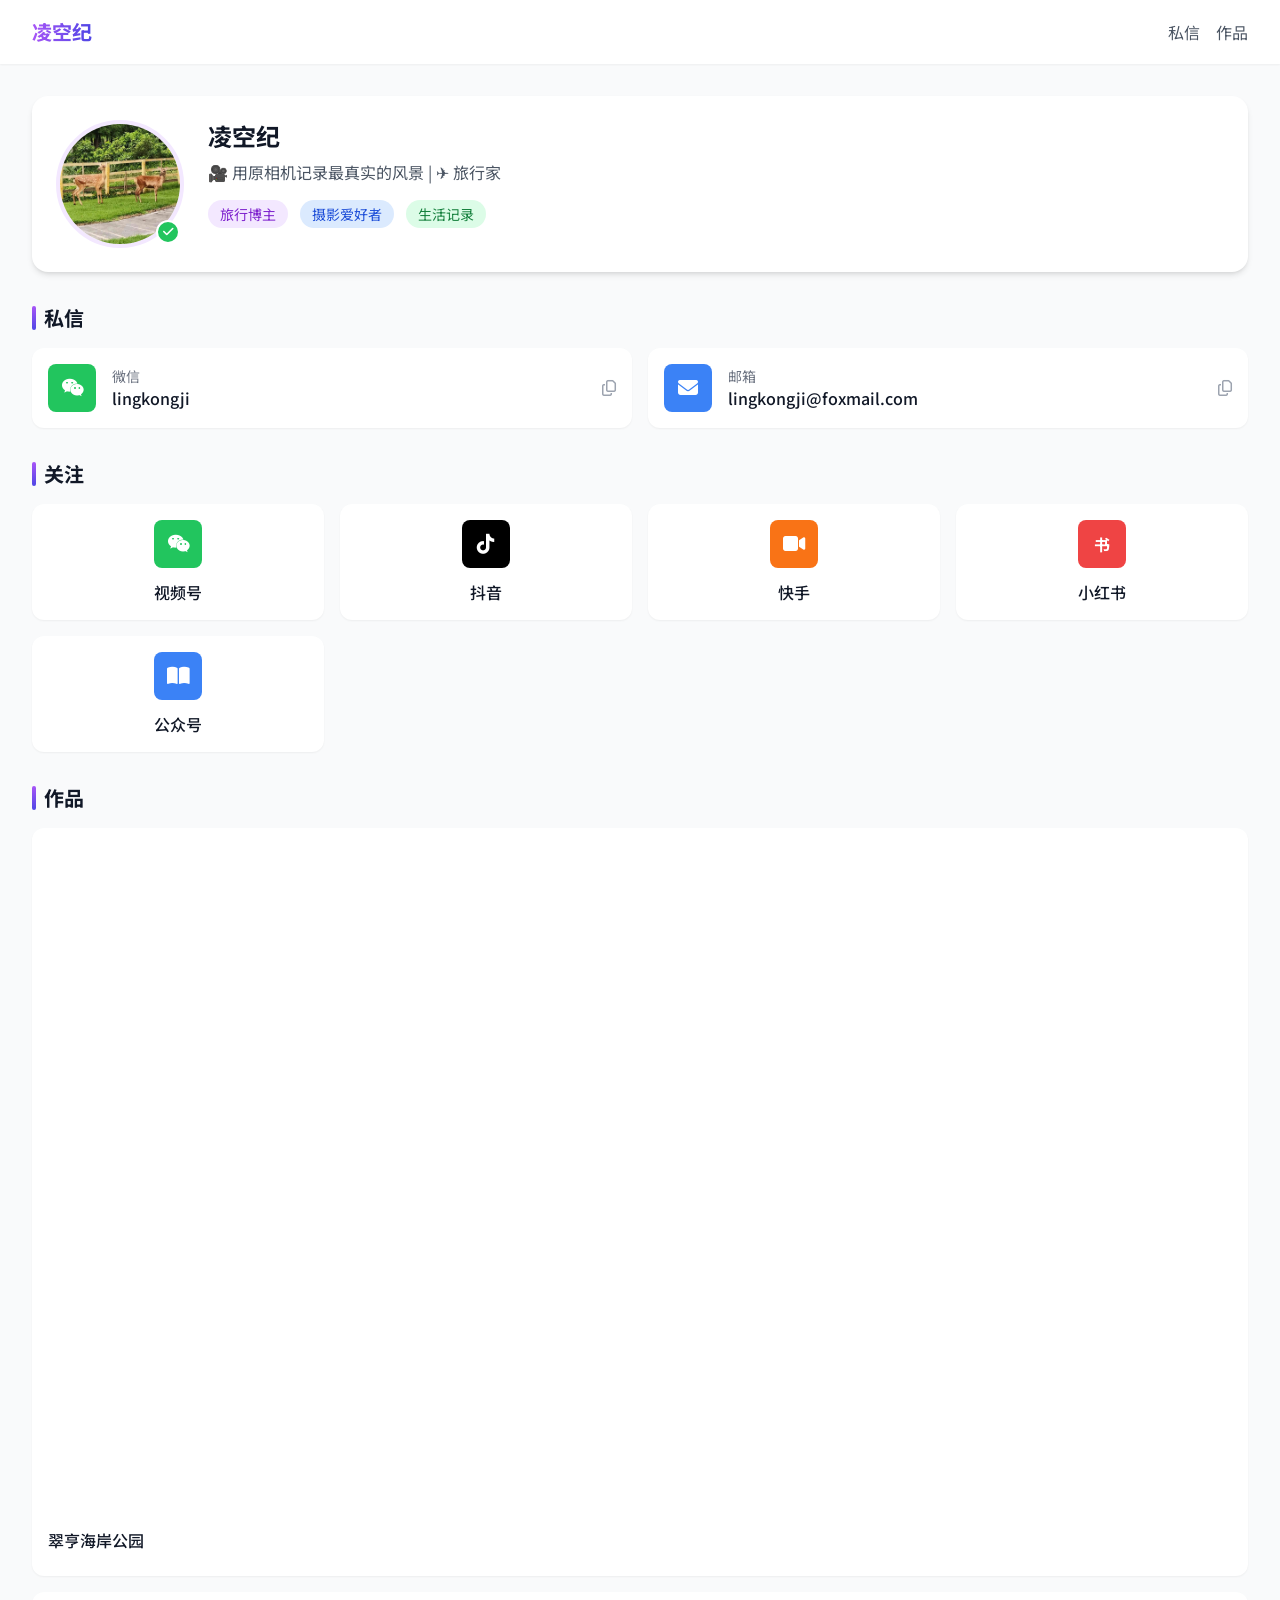
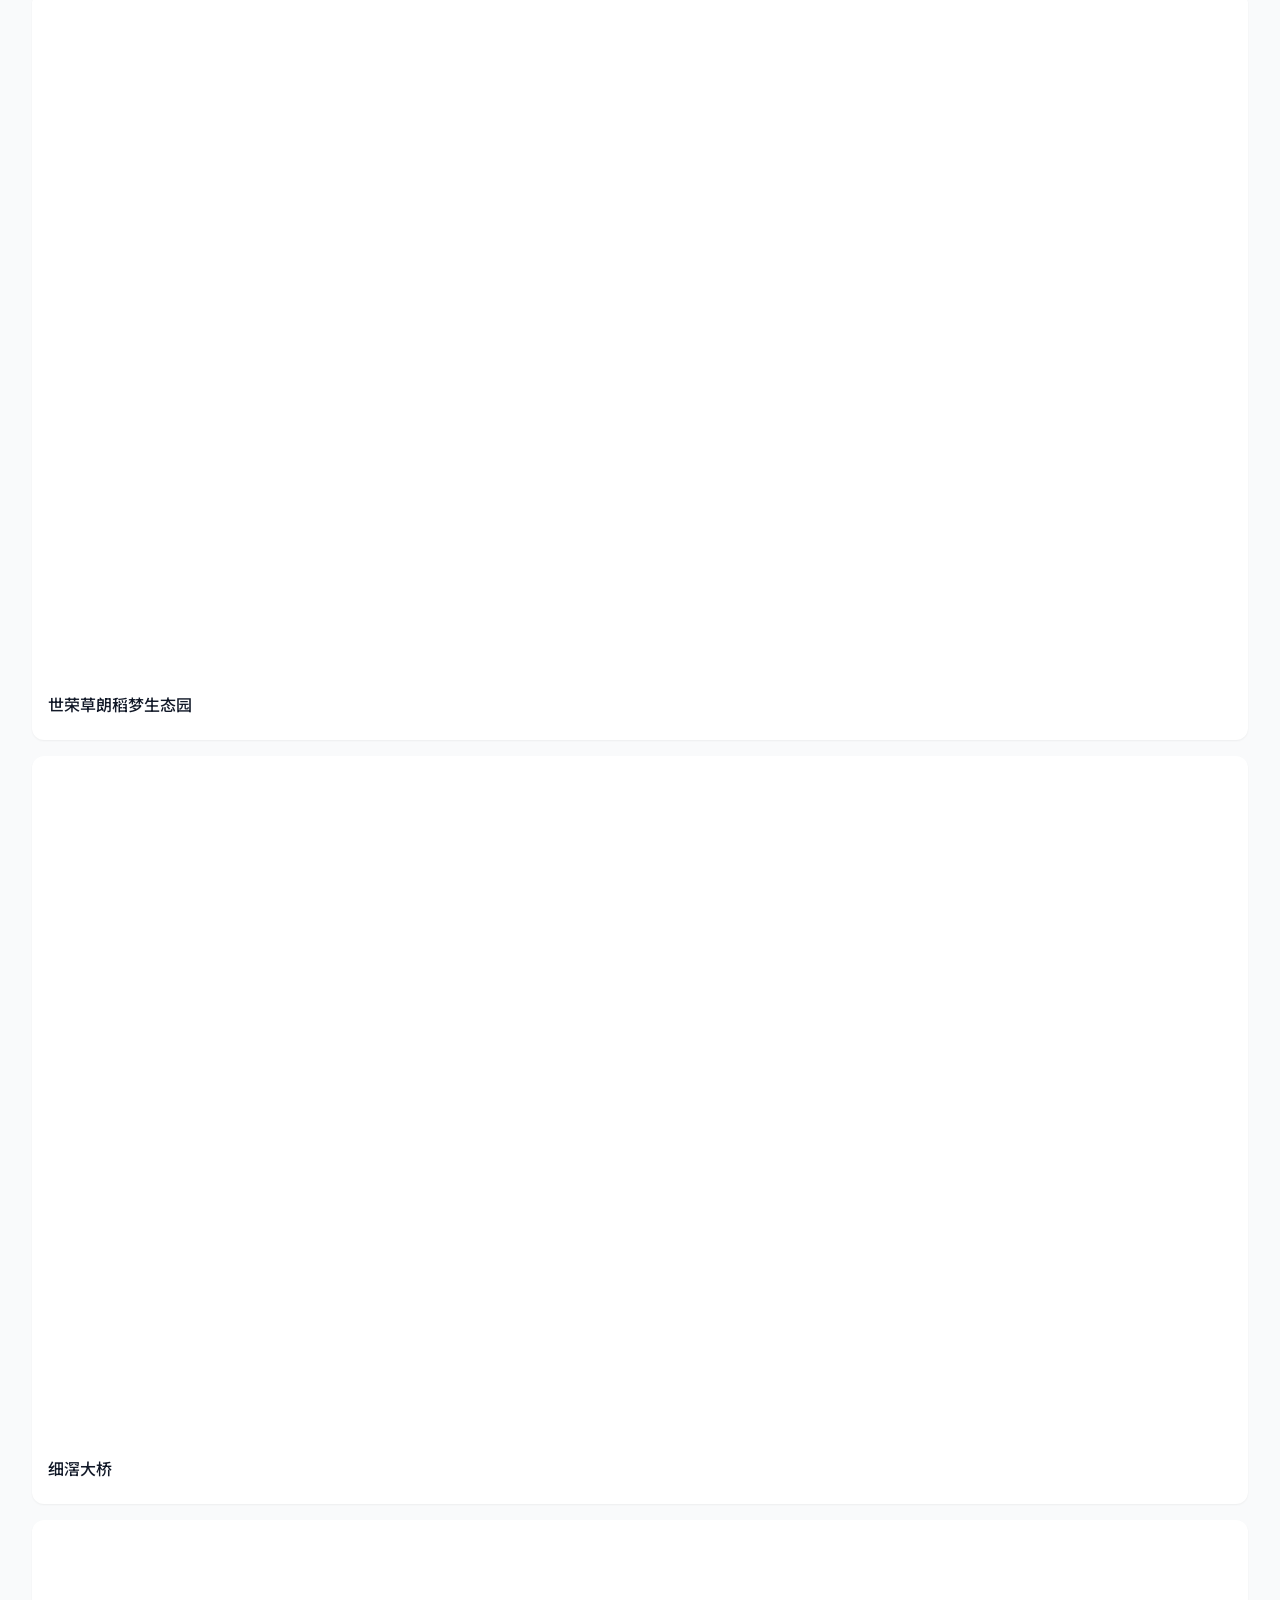
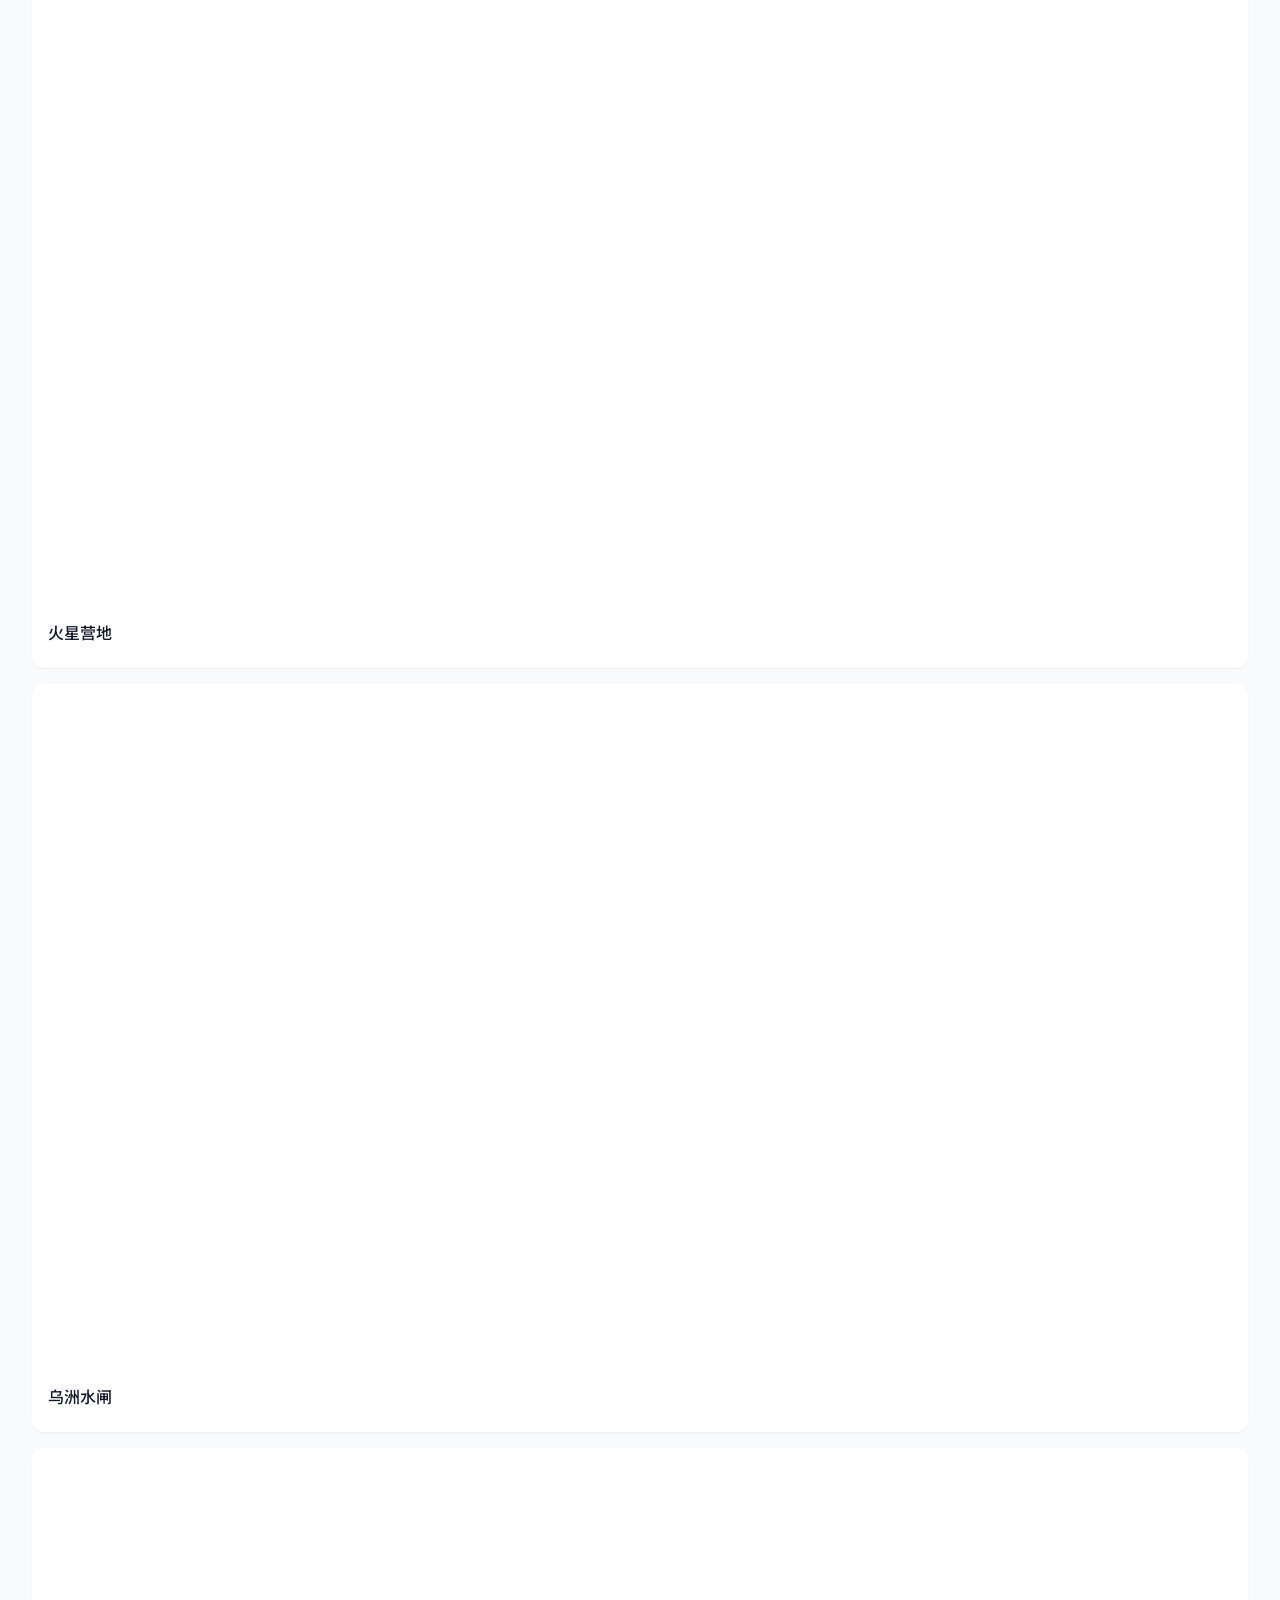
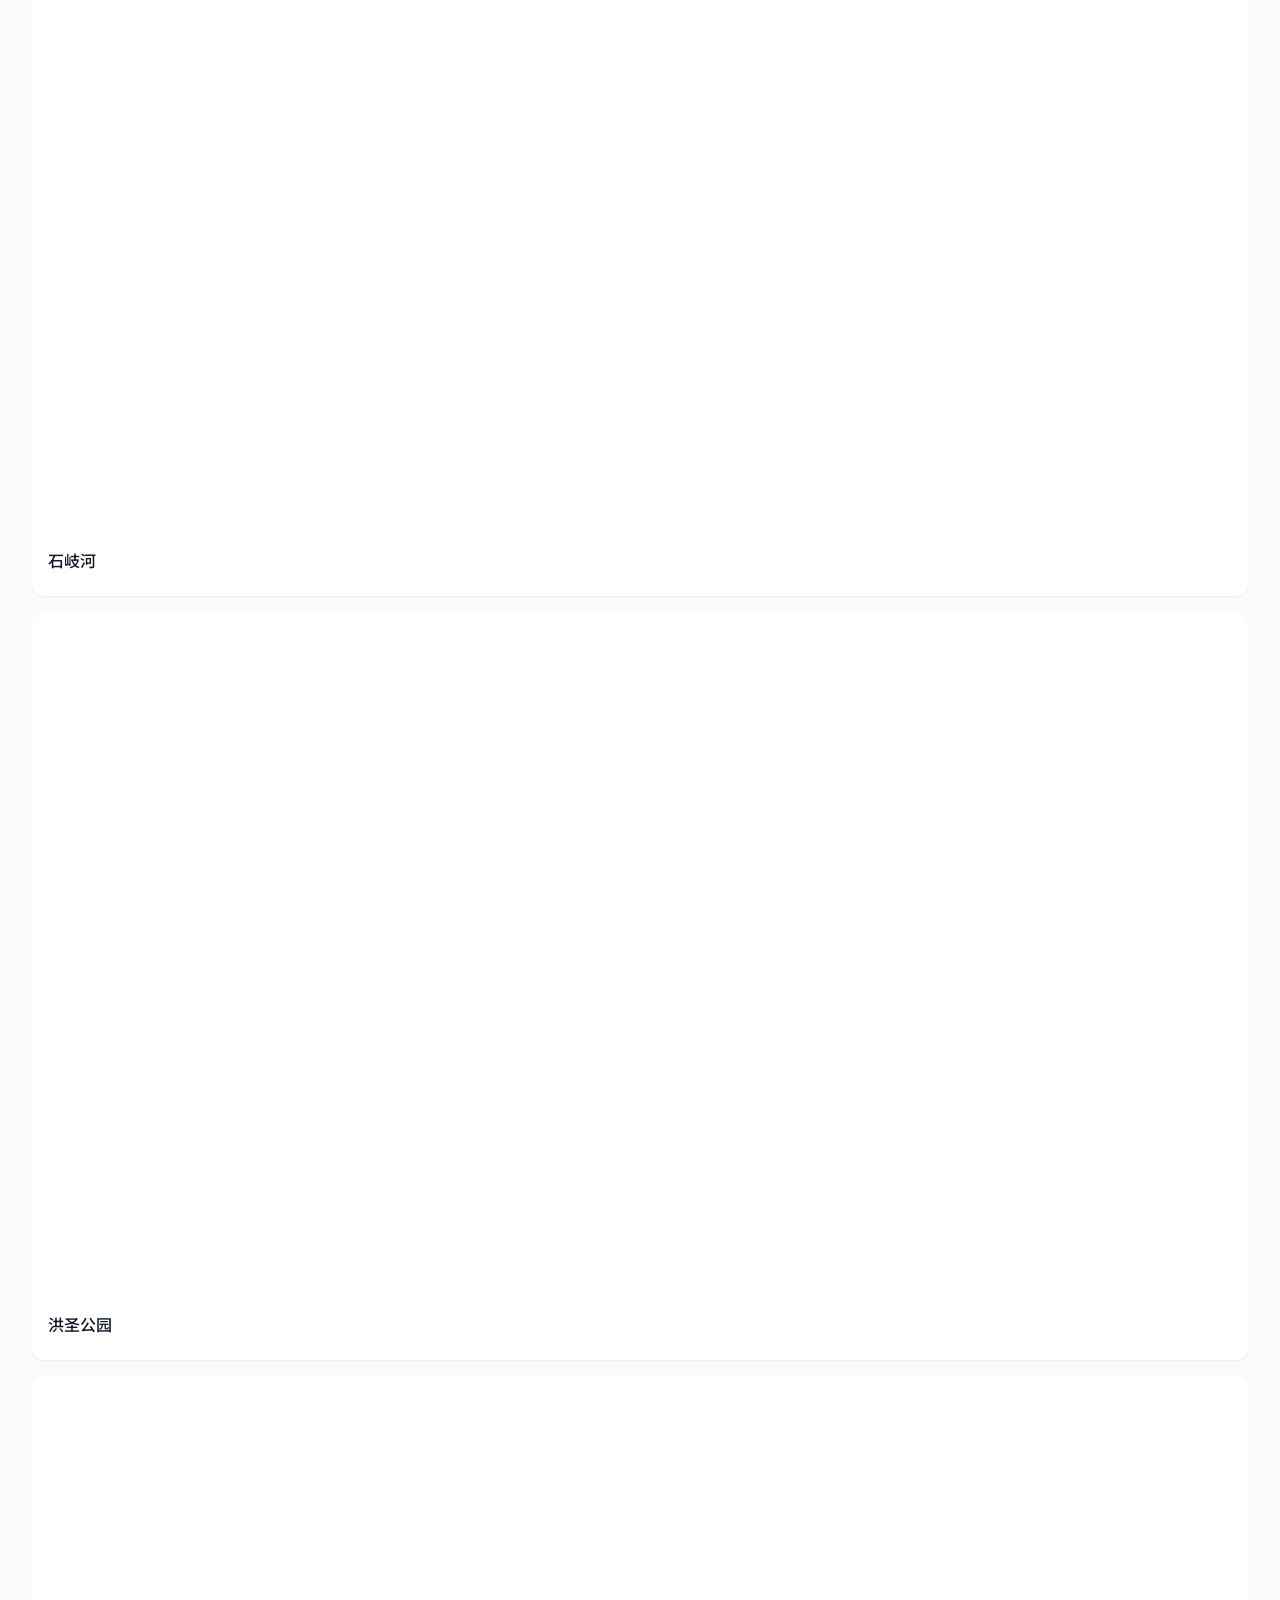
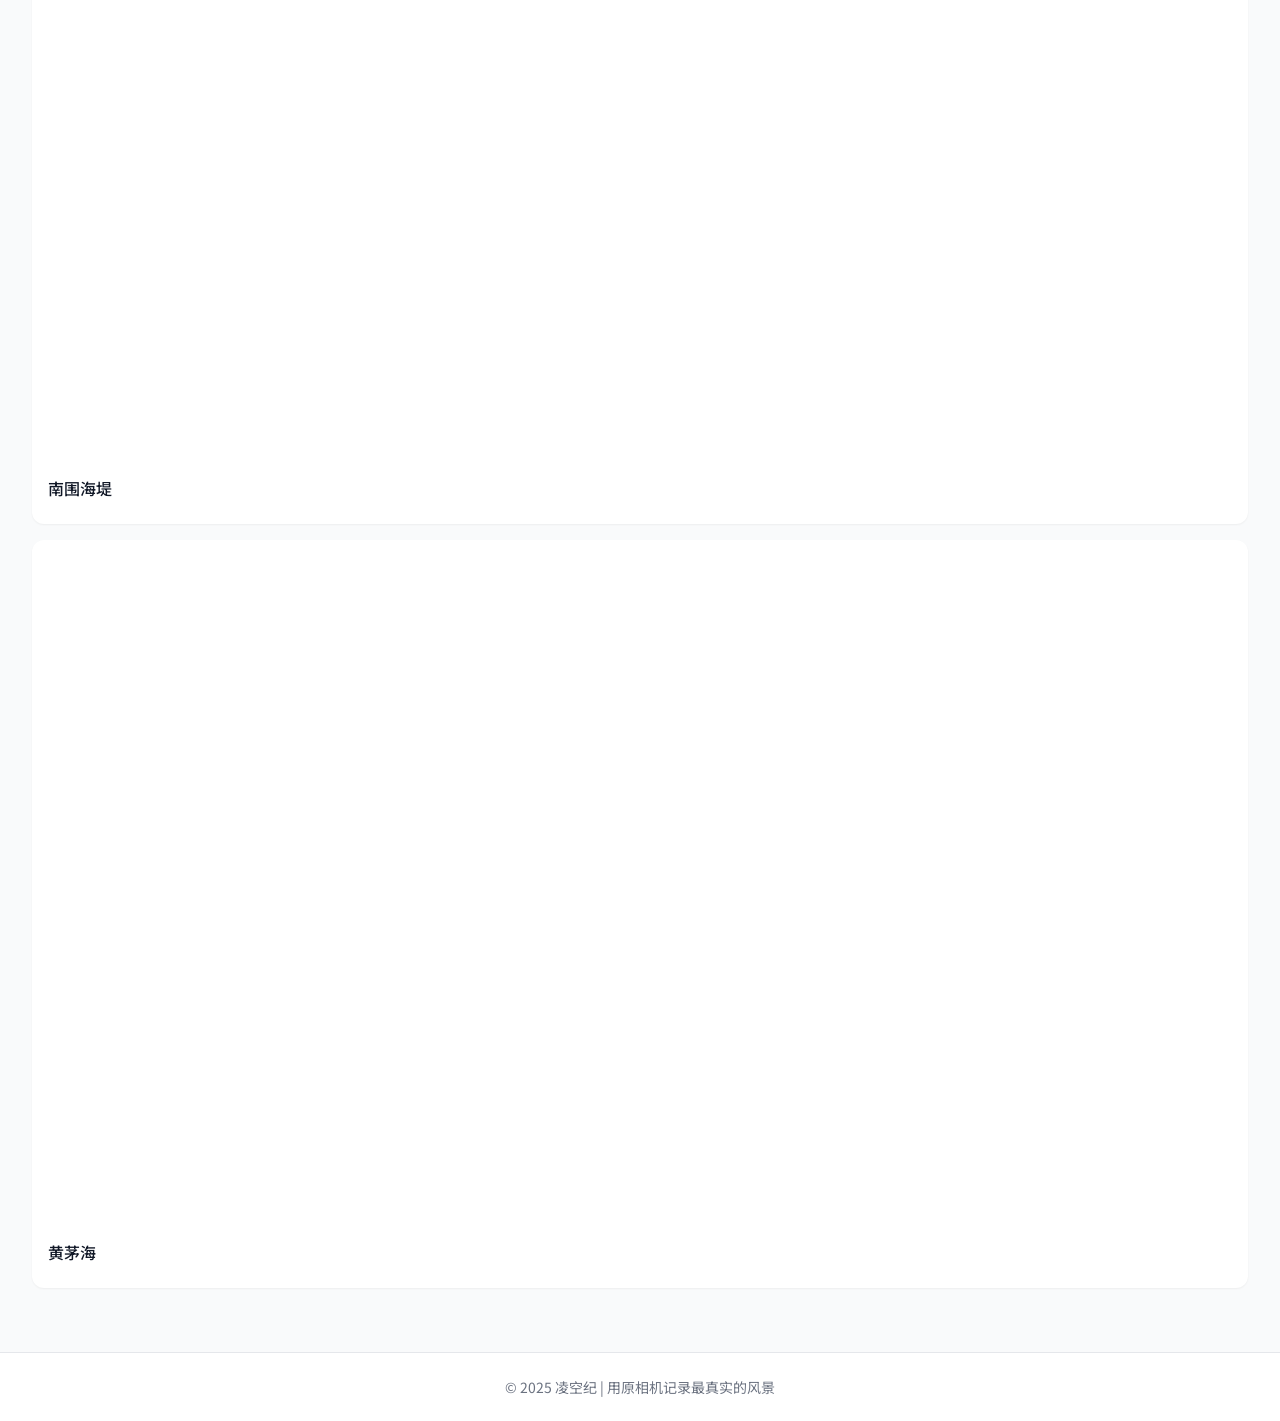
==== commit 113c8108: "Auto deploy: SSG build from 2026-06-26 04:04:26" ====
--- a/index.html
+++ b/index.html
@@ -15,6 +15,7 @@
               var _paq = window._paq = window._paq || [];
               _paq.push(['trackPageView']);
               _paq.push(['enableLinkTracking']);
+              _paq.push(['enableHeartBeatTimer', 10]);
               (function() {
                 var u="//matomo.r.mmphub.com:88/";
                 _paq.push(['setTrackerUrl', u+'matomo.php']);
@@ -25,13 +26,13 @@
             }
           </script>
 <link rel="stylesheet" href="https://cdnjs.cloudflare.com/ajax/libs/font-awesome/6.5.1/css/all.min.css">
-<link rel="stylesheet" href="/_nuxt/entry.BBDN7yQk.css" crossorigin>
+<link rel="stylesheet" href="/_nuxt/entry.Dd-JgsyC.css" crossorigin>
 <link rel="preload" as="style" href="https://fonts.googleapis.com/css2?family=Noto+Sans+SC:wght@400;500;700&display=swap" data-hid="gf-preload">
-<link rel="modulepreload" as="script" crossorigin href="/_nuxt/DaWIo8hF.js">
-<script type="module" src="/_nuxt/DaWIo8hF.js" crossorigin></script>
+<link rel="modulepreload" as="script" crossorigin href="/_nuxt/DutRHCBd.js">
+<script type="module" src="/_nuxt/DutRHCBd.js" crossorigin></script>
 <link rel="dns-prefetch" href="https://fonts.gstatic.com/" data-hid="gf-prefetch">
 <meta name="description" content="凌空纪 - 用原相机记录最真实的风景 | 旅行博主">
 <meta name="referrer" content="no-referrer-when-downgrade">
 <link rel="icon" href="/avatar.ico" type="image/x-icon">
-<script id="unhead:payload" type="application/json">{"title":"凌空纪 | 用原相机记录最真实的风景"}</script></head><body><noscript><link rel="stylesheet" href="https://fonts.googleapis.com/css2?family=Noto+Sans+SC:wght@400;500;700&display=swap"></noscript><!--teleport start anchor--><!----><!--teleport anchor--><!--teleport start anchor--><!----><!--teleport anchor--><div id="__nuxt"><div data-v-aa707c2f><!--[--><title data-v-aa707c2f>凌空纪 | 用原相机记录最真实的风景</title><meta name="robots" content="index, follow, noarchive" data-v-aa707c2f><!--]--><nav class="bg-white shadow-sm sticky top-0 z-50" data-v-aa707c2f><div class="max-w-5xl mx-auto px-4 sm:px-6 lg:px-8" data-v-aa707c2f><div class="flex justify-between h-16" data-v-aa707c2f><div class="flex items-center" data-v-aa707c2f><span class="text-xl font-bold gradient-text" data-v-aa707c2f>凌空纪</span></div><div class="flex items-center space-x-4" data-v-aa707c2f><a href="#contact" class="text-gray-600 hover:text-purple-600 transition" data-v-aa707c2f>私信</a><a href="#works" class="text-gray-600 hover:text-purple-600 transition" data-v-aa707c2f>作品</a></div></div></div></nav><main class="max-w-5xl mx-auto px-4 sm:px-6 lg:px-8 py-8" data-v-aa707c2f><section class="bg-white rounded-2xl shadow-md p-6 mb-8" data-v-aa707c2f><div class="flex flex-col md:flex-row items-center md:items-start gap-6" data-v-aa707c2f><div class="relative" data-v-aa707c2f><img data-nuxt-img srcset="/_ipx/_/avatar.jpg 1x, /_ipx/_/avatar.jpg 2x" onerror="this.setAttribute(&#39;data-error&#39;, 1)" alt="头像" class="w-32 h-32 rounded-full object-cover border-4 border-purple-100" src="/_ipx/_/avatar.jpg" data-v-aa707c2f><div class="absolute bottom-1 right-1 bg-green-500 w-6 h-6 rounded-full border-2 border-white flex items-center justify-center" data-v-aa707c2f><i class="fas fa-check text-white text-xs" data-v-aa707c2f></i></div></div><div class="flex-1 text-center md:text-left" data-v-aa707c2f><h1 class="text-2xl font-bold mb-2" data-v-aa707c2f>凌空纪</h1><p class="text-gray-600 mb-4" data-v-aa707c2f>🎥 用原相机记录最真实的风景 | ✈️ 旅行家</p><div class="flex flex-wrap justify-center md:justify-start gap-3" data-v-aa707c2f><span class="px-3 py-1 bg-purple-100 text-purple-700 rounded-full text-sm" data-v-aa707c2f>旅行博主</span><span class="px-3 py-1 bg-blue-100 text-blue-700 rounded-full text-sm" data-v-aa707c2f>摄影爱好者</span><span class="px-3 py-1 bg-green-100 text-green-700 rounded-full text-sm" data-v-aa707c2f>生活记录</span></div></div></div></section><section id="contact" class="mb-8" data-v-aa707c2f><h2 class="text-xl font-bold mb-4 flex items-center" data-v-aa707c2f><span class="w-1 h-6 bg-gradient-to-b from-purple-500 to-indigo-600 rounded mr-2" data-v-aa707c2f></span> 私信 </h2><div class="grid grid-cols-1 md:grid-cols-2 gap-4" data-v-aa707c2f><div class="bg-white rounded-xl shadow-sm p-4 card-hover cursor-pointer" data-v-aa707c2f><div class="flex items-center gap-4" data-v-aa707c2f><div class="w-12 h-12 rounded-lg bg-green-500 flex items-center justify-center text-white" data-v-aa707c2f><i class="fab fa-weixin text-xl" data-v-aa707c2f></i></div><div class="flex-1" data-v-aa707c2f><div class="text-gray-500 text-sm" data-v-aa707c2f>微信</div><div class="font-medium" data-v-aa707c2f>lingkongji</div></div><i class="far fa-copy text-gray-400" data-v-aa707c2f></i></div></div><div class="bg-white rounded-xl shadow-sm p-4 card-hover cursor-pointer" data-v-aa707c2f><div class="flex items-center gap-4" data-v-aa707c2f><div class="w-12 h-12 rounded-lg bg-blue-500 flex items-center justify-center text-white" data-v-aa707c2f><i class="fas fa-envelope text-xl" data-v-aa707c2f></i></div><div class="flex-1" data-v-aa707c2f><div class="text-gray-500 text-sm" data-v-aa707c2f>邮箱</div><div class="font-medium" data-v-aa707c2f>lingkongji@foxmail.com</div></div><i class="far fa-copy text-gray-400" data-v-aa707c2f></i></div></div></div></section><section class="mb-8" data-v-aa707c2f><h2 class="text-xl font-bold mb-4 flex items-center" data-v-aa707c2f><span class="w-1 h-6 bg-gradient-to-b from-purple-500 to-indigo-600 rounded mr-2" data-v-aa707c2f></span> 关注 </h2><div class="grid grid-cols-2 md:grid-cols-4 gap-4" data-v-aa707c2f><button class="bg-white rounded-xl shadow-sm p-4 card-hover flex flex-col items-center w-full" data-v-aa707c2f><div class="w-12 h-12 rounded-lg bg-green-500 flex items-center justify-center text-white mb-3" data-v-aa707c2f><i class="fab fa-weixin text-xl" data-v-aa707c2f></i></div><div class="font-medium" data-v-aa707c2f>视频号</div></button><a href="https://v.douyin.com/pP9XcauuibU" class="bg-white rounded-xl shadow-sm p-4 card-hover flex flex-col items-center" data-v-aa707c2f><div class="w-12 h-12 rounded-lg bg-black flex items-center justify-center text-white mb-3" data-v-aa707c2f><i class="fab fa-tiktok text-xl" data-v-aa707c2f></i></div><div class="font-medium" data-v-aa707c2f>抖音</div></a><a href="https://v.kuaishou.com/f/YeQzV2r47" class="bg-white rounded-xl shadow-sm p-4 card-hover flex flex-col items-center" data-v-aa707c2f><div class="w-12 h-12 rounded-lg bg-orange-500 flex items-center justify-center text-white mb-3" data-v-aa707c2f><i class="fas fa-video text-xl" data-v-aa707c2f></i></div><div class="font-medium" data-v-aa707c2f>快手</div></a><a href="https://xhslink.com/m/8OOuBfRCATQ" class="bg-white rounded-xl shadow-sm p-4 card-hover flex flex-col items-center" data-v-aa707c2f><div class="w-12 h-12 rounded-lg bg-red-500 flex items-center justify-center text-white mb-3" data-v-aa707c2f><span class="font-bold" data-v-aa707c2f>书</span></div><div class="font-medium" data-v-aa707c2f>小红书</div></a><button class="bg-white rounded-xl shadow-sm p-4 card-hover flex flex-col items-center w-full" data-v-aa707c2f><div class="w-12 h-12 rounded-lg bg-blue-500 flex items-center justify-center text-white mb-3" data-v-aa707c2f><i class="fas fa-book-open text-xl" data-v-aa707c2f></i></div><div class="font-medium" data-v-aa707c2f>公众号</div></button></div></section><section id="works" class="mb-8" data-v-aa707c2f><h2 class="text-xl font-bold mb-4 flex items-center" data-v-aa707c2f><span class="w-1 h-6 bg-gradient-to-b from-purple-500 to-indigo-600 rounded mr-2" data-v-aa707c2f></span> 作品 </h2><div class="works-grid gap-4" data-v-aa707c2f><!--[--><div class="bg-white rounded-xl shadow-sm overflow-hidden card-hover" data-v-aa707c2f><div class="video-container"><iframe src="https://open.douyin.com/player/video?vid=7648472670173941043&amp;autoplay=0" frameborder="0" scrolling="no" allowfullscreen class="w-full h-full" sandbox="allow-scripts allow-same-origin allow-popups" loading="lazy" referrerpolicy="no-referrer" title="抖音视频播放器" style="--iframe-scale:1;"></iframe></div><div class="p-4"><h3 class="font-medium mb-2">细滘大桥</h3><div class="flex items-center gap-4 text-gray-500 text-sm"><!----><!----></div></div></div><div class="bg-white rounded-xl shadow-sm overflow-hidden card-hover" data-v-aa707c2f><div class="video-container"><iframe src="https://open.douyin.com/player/video?vid=7647807189112851721&amp;autoplay=0" frameborder="0" scrolling="no" allowfullscreen class="w-full h-full" sandbox="allow-scripts allow-same-origin allow-popups" loading="lazy" referrerpolicy="no-referrer" title="抖音视频播放器" style="--iframe-scale:1;"></iframe></div><div class="p-4"><h3 class="font-medium mb-2">火星营地</h3><div class="flex items-center gap-4 text-gray-500 text-sm"><!----><!----></div></div></div><div class="bg-white rounded-xl shadow-sm overflow-hidden card-hover" data-v-aa707c2f><div class="video-container"><iframe src="https://open.douyin.com/player/video?vid=7644459484105936166&amp;autoplay=0" frameborder="0" scrolling="no" allowfullscreen class="w-full h-full" sandbox="allow-scripts allow-same-origin allow-popups" loading="lazy" referrerpolicy="no-referrer" title="抖音视频播放器" style="--iframe-scale:1;"></iframe></div><div class="p-4"><h3 class="font-medium mb-2">乌洲水闸</h3><div class="flex items-center gap-4 text-gray-500 text-sm"><!----><!----></div></div></div><div class="bg-white rounded-xl shadow-sm overflow-hidden card-hover" data-v-aa707c2f><div class="video-container"><iframe src="https://open.douyin.com/player/video?vid=7604456518175526185&amp;autoplay=0" frameborder="0" scrolling="no" allowfullscreen class="w-full h-full" sandbox="allow-scripts allow-same-origin allow-popups" loading="lazy" referrerpolicy="no-referrer" title="抖音视频播放器" style="--iframe-scale:1;"></iframe></div><div class="p-4"><h3 class="font-medium mb-2">世荣草朗稻梦生态园</h3><div class="flex items-center gap-4 text-gray-500 text-sm"><!----><!----></div></div></div><div class="bg-white rounded-xl shadow-sm overflow-hidden card-hover" data-v-aa707c2f><div class="video-container"><iframe src="https://open.douyin.com/player/video?vid=7627733585167961350&amp;autoplay=0" frameborder="0" scrolling="no" allowfullscreen class="w-full h-full" sandbox="allow-scripts allow-same-origin allow-popups" loading="lazy" referrerpolicy="no-referrer" title="抖音视频播放器" style="--iframe-scale:1;"></iframe></div><div class="p-4"><h3 class="font-medium mb-2">翠亨海岸公园</h3><div class="flex items-center gap-4 text-gray-500 text-sm"><!----><!----></div></div></div><div class="bg-white rounded-xl shadow-sm overflow-hidden card-hover" data-v-aa707c2f><div class="video-container"><iframe src="https://open.douyin.com/player/video?vid=7628822679298067754&amp;autoplay=0" frameborder="0" scrolling="no" allowfullscreen class="w-full h-full" sandbox="allow-scripts allow-same-origin allow-popups" loading="lazy" referrerpolicy="no-referrer" title="抖音视频播放器" style="--iframe-scale:1;"></iframe></div><div class="p-4"><h3 class="font-medium mb-2">石岐河</h3><div class="flex items-center gap-4 text-gray-500 text-sm"><!----><!----></div></div></div><div class="bg-white rounded-xl shadow-sm overflow-hidden card-hover" data-v-aa707c2f><div class="video-container"><iframe src="https://open.douyin.com/player/video?vid=7625848802552974642&amp;autoplay=0" frameborder="0" scrolling="no" allowfullscreen class="w-full h-full" sandbox="allow-scripts allow-same-origin allow-popups" loading="lazy" referrerpolicy="no-referrer" title="抖音视频播放器" style="--iframe-scale:1;"></iframe></div><div class="p-4"><h3 class="font-medium mb-2">洪圣公园</h3><div class="flex items-center gap-4 text-gray-500 text-sm"><!----><!----></div></div></div><div class="bg-white rounded-xl shadow-sm overflow-hidden card-hover" data-v-aa707c2f><div class="video-container"><iframe src="https://open.douyin.com/player/video?vid=7570963119699283234&amp;autoplay=0" frameborder="0" scrolling="no" allowfullscreen class="w-full h-full" sandbox="allow-scripts allow-same-origin allow-popups" loading="lazy" referrerpolicy="no-referrer" title="抖音视频播放器" style="--iframe-scale:1;"></iframe></div><div class="p-4"><h3 class="font-medium mb-2">南围海堤</h3><div class="flex items-center gap-4 text-gray-500 text-sm"><!----><!----></div></div></div><div class="bg-white rounded-xl shadow-sm overflow-hidden card-hover" data-v-aa707c2f><div class="video-container"><iframe src="https://open.douyin.com/player/video?vid=7565720964902735138&amp;autoplay=0" frameborder="0" scrolling="no" allowfullscreen class="w-full h-full" sandbox="allow-scripts allow-same-origin allow-popups" loading="lazy" referrerpolicy="no-referrer" title="抖音视频播放器" style="--iframe-scale:1;"></iframe></div><div class="p-4"><h3 class="font-medium mb-2">黄茅海</h3><div class="flex items-center gap-4 text-gray-500 text-sm"><!----><!----></div></div></div><!--]--></div></section></main><footer class="bg-white border-t border-gray-200 py-6" data-v-aa707c2f><div class="max-w-5xl mx-auto px-4 sm:px-6 lg:px-8 text-center text-gray-500 text-sm" data-v-aa707c2f><p data-v-aa707c2f>© 2025 凌空纪 | 用原相机记录最真实的风景</p></div></footer><div id="toast" class="fixed top-20 left-1/2 transform -translate-x-1/2 bg-gray-800 text-white px-6 py-2 rounded-full shadow-lg font-medium text-sm hidden z-50 flex items-center gap-2" data-v-aa707c2f><i class="fas fa-check-circle text-green-400" data-v-aa707c2f></i><span id="toast-msg" data-v-aa707c2f>已复制</span></div><!--teleport start--><!--teleport end--><!--teleport start--><!--teleport end--></div></div><div id="teleports"></div><script>window.__NUXT__={};window.__NUXT__.config={public:{apiBase:""},app:{baseURL:"/",buildId:"c6cd6765-047e-4165-8097-077f7cf596a8",buildAssetsDir:"/_nuxt/",cdnURL:""}}</script>
-<script type="application/json" data-nuxt-data="nuxt-app" data-ssr="true" id="__NUXT_DATA__">[["ShallowReactive",1],{"prerenderedAt":2,"data":3,"state":33,"once":35,"_errors":36,"serverRendered":39,"path":40},1781749759883,["ShallowReactive",4],{"works":5},[6,9,12,15,18,21,24,27,30],{"id":7,"title":8},"7648472670173941043","细滘大桥",{"id":10,"title":11},"7647807189112851721","火星营地",{"id":13,"title":14},"7644459484105936166","乌洲水闸",{"id":16,"title":17},"7604456518175526185","世荣草朗稻梦生态园",{"id":19,"title":20},"7627733585167961350","翠亨海岸公园",{"id":22,"title":23},"7628822679298067754","石岐河",{"id":25,"title":26},"7625848802552974642","洪圣公园",{"id":28,"title":29},"7570963119699283234","南围海堤",{"id":31,"title":32},"7565720964902735138","黄茅海",["Reactive",34],{},["Set"],["ShallowReactive",37],{"works":38},null,true,"\u002F"]</script></body></html>+<script id="unhead:payload" type="application/json">{"title":"凌空纪 | 用原相机记录最真实的风景"}</script></head><body><noscript><link rel="stylesheet" href="https://fonts.googleapis.com/css2?family=Noto+Sans+SC:wght@400;500;700&display=swap"></noscript><!--teleport start anchor--><!----><!--teleport anchor--><!--teleport start anchor--><!----><!--teleport anchor--><div id="__nuxt"><div data-v-b76c75d9><!--[--><title data-v-b76c75d9>凌空纪 | 用原相机记录最真实的风景</title><meta name="robots" content="index, follow, noarchive" data-v-b76c75d9><!--]--><nav class="bg-white shadow-sm sticky top-0 z-50" data-v-b76c75d9><div class="max-w-5xl mx-auto px-4 sm:px-6 lg:px-8" data-v-b76c75d9><div class="flex justify-between h-16" data-v-b76c75d9><div class="flex items-center" data-v-b76c75d9><span class="text-xl font-bold gradient-text" data-v-b76c75d9>凌空纪</span></div><div class="flex items-center space-x-4" data-v-b76c75d9><a href="#contact" class="text-gray-600 hover:text-purple-600 transition" data-v-b76c75d9>私信</a><a href="#works" class="text-gray-600 hover:text-purple-600 transition" data-v-b76c75d9>作品</a></div></div></div></nav><main class="max-w-5xl mx-auto px-4 sm:px-6 lg:px-8 py-8" data-v-b76c75d9><section class="bg-white rounded-2xl shadow-md p-6 mb-8" data-v-b76c75d9><div class="flex flex-col md:flex-row items-center md:items-start gap-6" data-v-b76c75d9><div class="relative" data-v-b76c75d9><img data-nuxt-img srcset="/_ipx/_/avatar.jpg 1x, /_ipx/_/avatar.jpg 2x" onerror="this.setAttribute(&#39;data-error&#39;, 1)" alt="头像" class="w-32 h-32 rounded-full object-cover border-4 border-purple-100" src="/_ipx/_/avatar.jpg" data-v-b76c75d9><div class="absolute bottom-1 right-1 bg-green-500 w-6 h-6 rounded-full border-2 border-white flex items-center justify-center" data-v-b76c75d9><i class="fas fa-check text-white text-xs" data-v-b76c75d9></i></div></div><div class="flex-1 text-center md:text-left" data-v-b76c75d9><h1 class="text-2xl font-bold mb-2" data-v-b76c75d9>凌空纪</h1><p class="text-gray-600 mb-4" data-v-b76c75d9>🎥 用原相机记录最真实的风景 | ✈️ 旅行家</p><div class="flex flex-wrap justify-center md:justify-start gap-3" data-v-b76c75d9><span class="px-3 py-1 bg-purple-100 text-purple-700 rounded-full text-sm" data-v-b76c75d9>旅行博主</span><span class="px-3 py-1 bg-blue-100 text-blue-700 rounded-full text-sm" data-v-b76c75d9>摄影爱好者</span><span class="px-3 py-1 bg-green-100 text-green-700 rounded-full text-sm" data-v-b76c75d9>生活记录</span></div></div></div></section><section id="contact" class="mb-8" data-v-b76c75d9><h2 class="text-xl font-bold mb-4 flex items-center" data-v-b76c75d9><span class="w-1 h-6 bg-gradient-to-b from-purple-500 to-indigo-600 rounded mr-2" data-v-b76c75d9></span> 私信 </h2><div class="grid grid-cols-1 md:grid-cols-2 gap-4" data-v-b76c75d9><div class="bg-white rounded-xl shadow-sm p-4 card-hover cursor-pointer" data-v-b76c75d9><div class="flex items-center gap-4" data-v-b76c75d9><div class="w-12 h-12 rounded-lg bg-green-500 flex items-center justify-center text-white" data-v-b76c75d9><i class="fab fa-weixin text-xl" data-v-b76c75d9></i></div><div class="flex-1" data-v-b76c75d9><div class="text-gray-500 text-sm" data-v-b76c75d9>微信</div><div class="font-medium" data-v-b76c75d9>lingkongji</div></div><i class="far fa-copy text-gray-400" data-v-b76c75d9></i></div></div><div class="bg-white rounded-xl shadow-sm p-4 card-hover cursor-pointer" data-v-b76c75d9><div class="flex items-center gap-4" data-v-b76c75d9><div class="w-12 h-12 rounded-lg bg-blue-500 flex items-center justify-center text-white" data-v-b76c75d9><i class="fas fa-envelope text-xl" data-v-b76c75d9></i></div><div class="flex-1" data-v-b76c75d9><div class="text-gray-500 text-sm" data-v-b76c75d9>邮箱</div><div class="font-medium" data-v-b76c75d9>lingkongji@foxmail.com</div></div><i class="far fa-copy text-gray-400" data-v-b76c75d9></i></div></div></div></section><section class="mb-8" data-v-b76c75d9><h2 class="text-xl font-bold mb-4 flex items-center" data-v-b76c75d9><span class="w-1 h-6 bg-gradient-to-b from-purple-500 to-indigo-600 rounded mr-2" data-v-b76c75d9></span> 关注 </h2><div class="grid grid-cols-2 md:grid-cols-4 gap-4" data-v-b76c75d9><button class="bg-white rounded-xl shadow-sm p-4 card-hover flex flex-col items-center w-full" data-v-b76c75d9><div class="w-12 h-12 rounded-lg bg-green-500 flex items-center justify-center text-white mb-3" data-v-b76c75d9><i class="fab fa-weixin text-xl" data-v-b76c75d9></i></div><div class="font-medium" data-v-b76c75d9>视频号</div></button><a href="https://v.douyin.com/pP9XcauuibU" class="bg-white rounded-xl shadow-sm p-4 card-hover flex flex-col items-center" data-v-b76c75d9><div class="w-12 h-12 rounded-lg bg-black flex items-center justify-center text-white mb-3" data-v-b76c75d9><i class="fab fa-tiktok text-xl" data-v-b76c75d9></i></div><div class="font-medium" data-v-b76c75d9>抖音</div></a><a href="https://v.kuaishou.com/f/YeQzV2r47" class="bg-white rounded-xl shadow-sm p-4 card-hover flex flex-col items-center" data-v-b76c75d9><div class="w-12 h-12 rounded-lg bg-orange-500 flex items-center justify-center text-white mb-3" data-v-b76c75d9><i class="fas fa-video text-xl" data-v-b76c75d9></i></div><div class="font-medium" data-v-b76c75d9>快手</div></a><a href="https://xhslink.com/m/8OOuBfRCATQ" class="bg-white rounded-xl shadow-sm p-4 card-hover flex flex-col items-center" data-v-b76c75d9><div class="w-12 h-12 rounded-lg bg-red-500 flex items-center justify-center text-white mb-3" data-v-b76c75d9><span class="font-bold" data-v-b76c75d9>书</span></div><div class="font-medium" data-v-b76c75d9>小红书</div></a><button class="bg-white rounded-xl shadow-sm p-4 card-hover flex flex-col items-center w-full" data-v-b76c75d9><div class="w-12 h-12 rounded-lg bg-blue-500 flex items-center justify-center text-white mb-3" data-v-b76c75d9><i class="fas fa-book-open text-xl" data-v-b76c75d9></i></div><div class="font-medium" data-v-b76c75d9>公众号</div></button></div></section><section id="works" class="mb-8" data-v-b76c75d9><h2 class="text-xl font-bold mb-4 flex items-center" data-v-b76c75d9><span class="w-1 h-6 bg-gradient-to-b from-purple-500 to-indigo-600 rounded mr-2" data-v-b76c75d9></span> 作品 </h2><div class="works-grid gap-4" data-v-b76c75d9><!--[--><div class="bg-white rounded-xl shadow-sm overflow-hidden card-hover" data-v-b76c75d9><div class="video-container"><iframe src="https://open.douyin.com/player/video?vid=7627733585167961350&amp;autoplay=0" frameborder="0" scrolling="no" allowfullscreen class="w-full h-full" sandbox="allow-scripts allow-same-origin allow-popups" loading="lazy" referrerpolicy="no-referrer" title="抖音视频播放器" style="--iframe-scale:1;"></iframe></div><div class="p-4"><h3 class="font-medium mb-2">翠亨海岸公园</h3><div class="flex items-center gap-4 text-gray-500 text-sm"><!----><!----></div></div></div><div class="bg-white rounded-xl shadow-sm overflow-hidden card-hover" data-v-b76c75d9><div class="video-container"><iframe src="https://open.douyin.com/player/video?vid=7604456518175526185&amp;autoplay=0" frameborder="0" scrolling="no" allowfullscreen class="w-full h-full" sandbox="allow-scripts allow-same-origin allow-popups" loading="lazy" referrerpolicy="no-referrer" title="抖音视频播放器" style="--iframe-scale:1;"></iframe></div><div class="p-4"><h3 class="font-medium mb-2">世荣草朗稻梦生态园</h3><div class="flex items-center gap-4 text-gray-500 text-sm"><!----><!----></div></div></div><div class="bg-white rounded-xl shadow-sm overflow-hidden card-hover" data-v-b76c75d9><div class="video-container"><iframe src="https://open.douyin.com/player/video?vid=7648472670173941043&amp;autoplay=0" frameborder="0" scrolling="no" allowfullscreen class="w-full h-full" sandbox="allow-scripts allow-same-origin allow-popups" loading="lazy" referrerpolicy="no-referrer" title="抖音视频播放器" style="--iframe-scale:1;"></iframe></div><div class="p-4"><h3 class="font-medium mb-2">细滘大桥</h3><div class="flex items-center gap-4 text-gray-500 text-sm"><!----><!----></div></div></div><div class="bg-white rounded-xl shadow-sm overflow-hidden card-hover" data-v-b76c75d9><div class="video-container"><iframe src="https://open.douyin.com/player/video?vid=7647807189112851721&amp;autoplay=0" frameborder="0" scrolling="no" allowfullscreen class="w-full h-full" sandbox="allow-scripts allow-same-origin allow-popups" loading="lazy" referrerpolicy="no-referrer" title="抖音视频播放器" style="--iframe-scale:1;"></iframe></div><div class="p-4"><h3 class="font-medium mb-2">火星营地</h3><div class="flex items-center gap-4 text-gray-500 text-sm"><!----><!----></div></div></div><div class="bg-white rounded-xl shadow-sm overflow-hidden card-hover" data-v-b76c75d9><div class="video-container"><iframe src="https://open.douyin.com/player/video?vid=7644459484105936166&amp;autoplay=0" frameborder="0" scrolling="no" allowfullscreen class="w-full h-full" sandbox="allow-scripts allow-same-origin allow-popups" loading="lazy" referrerpolicy="no-referrer" title="抖音视频播放器" style="--iframe-scale:1;"></iframe></div><div class="p-4"><h3 class="font-medium mb-2">乌洲水闸</h3><div class="flex items-center gap-4 text-gray-500 text-sm"><!----><!----></div></div></div><div class="bg-white rounded-xl shadow-sm overflow-hidden card-hover" data-v-b76c75d9><div class="video-container"><iframe src="https://open.douyin.com/player/video?vid=7628822679298067754&amp;autoplay=0" frameborder="0" scrolling="no" allowfullscreen class="w-full h-full" sandbox="allow-scripts allow-same-origin allow-popups" loading="lazy" referrerpolicy="no-referrer" title="抖音视频播放器" style="--iframe-scale:1;"></iframe></div><div class="p-4"><h3 class="font-medium mb-2">石岐河</h3><div class="flex items-center gap-4 text-gray-500 text-sm"><!----><!----></div></div></div><div class="bg-white rounded-xl shadow-sm overflow-hidden card-hover" data-v-b76c75d9><div class="video-container"><iframe src="https://open.douyin.com/player/video?vid=7625848802552974642&amp;autoplay=0" frameborder="0" scrolling="no" allowfullscreen class="w-full h-full" sandbox="allow-scripts allow-same-origin allow-popups" loading="lazy" referrerpolicy="no-referrer" title="抖音视频播放器" style="--iframe-scale:1;"></iframe></div><div class="p-4"><h3 class="font-medium mb-2">洪圣公园</h3><div class="flex items-center gap-4 text-gray-500 text-sm"><!----><!----></div></div></div><div class="bg-white rounded-xl shadow-sm overflow-hidden card-hover" data-v-b76c75d9><div class="video-container"><iframe src="https://open.douyin.com/player/video?vid=7570963119699283234&amp;autoplay=0" frameborder="0" scrolling="no" allowfullscreen class="w-full h-full" sandbox="allow-scripts allow-same-origin allow-popups" loading="lazy" referrerpolicy="no-referrer" title="抖音视频播放器" style="--iframe-scale:1;"></iframe></div><div class="p-4"><h3 class="font-medium mb-2">南围海堤</h3><div class="flex items-center gap-4 text-gray-500 text-sm"><!----><!----></div></div></div><div class="bg-white rounded-xl shadow-sm overflow-hidden card-hover" data-v-b76c75d9><div class="video-container"><iframe src="https://open.douyin.com/player/video?vid=7565720964902735138&amp;autoplay=0" frameborder="0" scrolling="no" allowfullscreen class="w-full h-full" sandbox="allow-scripts allow-same-origin allow-popups" loading="lazy" referrerpolicy="no-referrer" title="抖音视频播放器" style="--iframe-scale:1;"></iframe></div><div class="p-4"><h3 class="font-medium mb-2">黄茅海</h3><div class="flex items-center gap-4 text-gray-500 text-sm"><!----><!----></div></div></div><!--]--></div></section></main><footer class="bg-white border-t border-gray-200 py-6" data-v-b76c75d9><div class="max-w-5xl mx-auto px-4 sm:px-6 lg:px-8 text-center text-gray-500 text-sm" data-v-b76c75d9><p data-v-b76c75d9>© 2025 凌空纪 | 用原相机记录最真实的风景</p></div></footer><div id="toast" class="fixed top-20 left-1/2 transform -translate-x-1/2 bg-gray-800 text-white px-6 py-2 rounded-full shadow-lg font-medium text-sm hidden z-50 flex items-center gap-2" data-v-b76c75d9><i class="fas fa-check-circle text-green-400" data-v-b76c75d9></i><span id="toast-msg" data-v-b76c75d9>已复制</span></div><!--teleport start--><!--teleport end--><!--teleport start--><!--teleport end--></div></div><div id="teleports"></div><script>window.__NUXT__={};window.__NUXT__.config={public:{apiBase:""},app:{baseURL:"/",buildId:"b674b99d-b34e-4480-bf92-56f7a881b030",buildAssetsDir:"/_nuxt/",cdnURL:""}}</script>
+<script type="application/json" data-nuxt-data="nuxt-app" data-ssr="true" id="__NUXT_DATA__">[["ShallowReactive",1],{"prerenderedAt":2,"data":3,"state":33,"once":35,"_errors":36,"serverRendered":39,"path":40},1782446665122,["ShallowReactive",4],{"works":5},[6,9,12,15,18,21,24,27,30],{"id":7,"title":8},"7627733585167961350","翠亨海岸公园",{"id":10,"title":11},"7604456518175526185","世荣草朗稻梦生态园",{"id":13,"title":14},"7648472670173941043","细滘大桥",{"id":16,"title":17},"7647807189112851721","火星营地",{"id":19,"title":20},"7644459484105936166","乌洲水闸",{"id":22,"title":23},"7628822679298067754","石岐河",{"id":25,"title":26},"7625848802552974642","洪圣公园",{"id":28,"title":29},"7570963119699283234","南围海堤",{"id":31,"title":32},"7565720964902735138","黄茅海",["Reactive",34],{},["Set"],["ShallowReactive",37],{"works":38},null,true,"\u002F"]</script></body></html>
--- a/_nuxt/entry.Dd-JgsyC.css
+++ b/_nuxt/entry.Dd-JgsyC.css
@@ -0,0 +1 @@
+@import"https://fonts.googleapis.com/css2?family=Noto+Sans+SC:wght@400;500;700&display=swap";*,:after,:before{--tw-border-spacing-x:0;--tw-border-spacing-y:0;--tw-translate-x:0;--tw-translate-y:0;--tw-rotate:0;--tw-skew-x:0;--tw-skew-y:0;--tw-scale-x:1;--tw-scale-y:1;--tw-pan-x: ;--tw-pan-y: ;--tw-pinch-zoom: ;--tw-scroll-snap-strictness:proximity;--tw-gradient-from-position: ;--tw-gradient-via-position: ;--tw-gradient-to-position: ;--tw-ordinal: ;--tw-slashed-zero: ;--tw-numeric-figure: ;--tw-numeric-spacing: ;--tw-numeric-fraction: ;--tw-ring-inset: ;--tw-ring-offset-width:0px;--tw-ring-offset-color:#fff;--tw-ring-color:rgba(59,130,246,.5);--tw-ring-offset-shadow:0 0 #0000;--tw-ring-shadow:0 0 #0000;--tw-shadow:0 0 #0000;--tw-shadow-colored:0 0 #0000;--tw-blur: ;--tw-brightness: ;--tw-contrast: ;--tw-grayscale: ;--tw-hue-rotate: ;--tw-invert: ;--tw-saturate: ;--tw-sepia: ;--tw-drop-shadow: ;--tw-backdrop-blur: ;--tw-backdrop-brightness: ;--tw-backdrop-contrast: ;--tw-backdrop-grayscale: ;--tw-backdrop-hue-rotate: ;--tw-backdrop-invert: ;--tw-backdrop-opacity: ;--tw-backdrop-saturate: ;--tw-backdrop-sepia: ;--tw-contain-size: ;--tw-contain-layout: ;--tw-contain-paint: ;--tw-contain-style: }::backdrop{--tw-border-spacing-x:0;--tw-border-spacing-y:0;--tw-translate-x:0;--tw-translate-y:0;--tw-rotate:0;--tw-skew-x:0;--tw-skew-y:0;--tw-scale-x:1;--tw-scale-y:1;--tw-pan-x: ;--tw-pan-y: ;--tw-pinch-zoom: ;--tw-scroll-snap-strictness:proximity;--tw-gradient-from-position: ;--tw-gradient-via-position: ;--tw-gradient-to-position: ;--tw-ordinal: ;--tw-slashed-zero: ;--tw-numeric-figure: ;--tw-numeric-spacing: ;--tw-numeric-fraction: ;--tw-ring-inset: ;--tw-ring-offset-width:0px;--tw-ring-offset-color:#fff;--tw-ring-color:rgba(59,130,246,.5);--tw-ring-offset-shadow:0 0 #0000;--tw-ring-shadow:0 0 #0000;--tw-shadow:0 0 #0000;--tw-shadow-colored:0 0 #0000;--tw-blur: ;--tw-brightness: ;--tw-contrast: ;--tw-grayscale: ;--tw-hue-rotate: ;--tw-invert: ;--tw-saturate: ;--tw-sepia: ;--tw-drop-shadow: ;--tw-backdrop-blur: ;--tw-backdrop-brightness: ;--tw-backdrop-contrast: ;--tw-backdrop-grayscale: ;--tw-backdrop-hue-rotate: ;--tw-backdrop-invert: ;--tw-backdrop-opacity: ;--tw-backdrop-saturate: ;--tw-backdrop-sepia: ;--tw-contain-size: ;--tw-contain-layout: ;--tw-contain-paint: ;--tw-contain-style: }*,:after,:before{border:0 solid #e5e7eb;box-sizing:border-box}:after,:before{--tw-content:""}:host,html{line-height:1.5;-webkit-text-size-adjust:100%;font-family:Noto Sans SC,sans-serif;font-feature-settings:normal;font-variation-settings:normal;-moz-tab-size:4;-o-tab-size:4;tab-size:4;-webkit-tap-highlight-color:transparent}body{line-height:inherit;margin:0}hr{border-top-width:1px;color:inherit;height:0}abbr:where([title]){-webkit-text-decoration:underline dotted;text-decoration:underline dotted}h1,h2,h3,h4,h5,h6{font-size:inherit;font-weight:inherit}a{color:inherit;text-decoration:inherit}b,strong{font-weight:bolder}code,kbd,pre,samp{font-family:ui-monospace,SFMono-Regular,Menlo,Monaco,Consolas,Liberation Mono,Courier New,monospace;font-feature-settings:normal;font-size:1em;font-variation-settings:normal}small{font-size:80%}sub,sup{font-size:75%;line-height:0;position:relative;vertical-align:baseline}sub{bottom:-.25em}sup{top:-.5em}table{border-collapse:collapse;border-color:inherit;text-indent:0}button,input,optgroup,select,textarea{color:inherit;font-family:inherit;font-feature-settings:inherit;font-size:100%;font-variation-settings:inherit;font-weight:inherit;letter-spacing:inherit;line-height:inherit;margin:0;padding:0}button,select{text-transform:none}button,input:where([type=button]),input:where([type=reset]),input:where([type=submit]){-webkit-appearance:button;background-color:transparent;background-image:none}:-moz-focusring{outline:auto}:-moz-ui-invalid{box-shadow:none}progress{vertical-align:baseline}::-webkit-inner-spin-button,::-webkit-outer-spin-button{height:auto}[type=search]{-webkit-appearance:textfield;outline-offset:-2px}::-webkit-search-decoration{-webkit-appearance:none}::-webkit-file-upload-button{-webkit-appearance:button;font:inherit}summary{display:list-item}blockquote,dd,dl,figure,h1,h2,h3,h4,h5,h6,hr,p,pre{margin:0}fieldset{margin:0}fieldset,legend{padding:0}menu,ol,ul{list-style:none;margin:0;padding:0}dialog{padding:0}textarea{resize:vertical}input::-moz-placeholder,textarea::-moz-placeholder{color:#9ca3af;opacity:1}input::placeholder,textarea::placeholder{color:#9ca3af;opacity:1}[role=button],button{cursor:pointer}:disabled{cursor:default}audio,canvas,embed,iframe,img,object,svg,video{display:block;vertical-align:middle}img,video{height:auto;max-width:100%}[hidden]:where(:not([hidden=until-found])){display:none}html{font-family:Noto Sans SC,system-ui,sans-serif}body{min-height:100vh;--tw-bg-opacity:1;background-color:rgb(249 250 251/var(--tw-bg-opacity,1));--tw-text-opacity:1;color:rgb(17 24 39/var(--tw-text-opacity,1))}::-webkit-scrollbar{width:8px}::-webkit-scrollbar-track{background:#f1f1f1}::-webkit-scrollbar-thumb{background:#c1c1c1;border-radius:4px}::-webkit-scrollbar-thumb:hover{background:#a8a8a8}.container{width:100%}@media(min-width:640px){.container{max-width:640px}}@media(min-width:768px){.container{max-width:768px}}@media(min-width:1024px){.container{max-width:1024px}}@media(min-width:1280px){.container{max-width:1280px}}@media(min-width:1536px){.container{max-width:1536px}}.gradient-text{background-image:linear-gradient(to right,var(--tw-gradient-stops));--tw-gradient-from:#a855f7 var(--tw-gradient-from-position);--tw-gradient-to:rgba(168,85,247,0) var(--tw-gradient-to-position);--tw-gradient-stops:var(--tw-gradient-from),var(--tw-gradient-to);--tw-gradient-to:#4f46e5 var(--tw-gradient-to-position);-webkit-background-clip:text;background-clip:text;color:transparent}.card-hover{transition-duration:.3s;transition-property:all;transition-timing-function:cubic-bezier(.4,0,.2,1)}.card-hover:hover{--tw-translate-y:-.25rem;transform:translate(var(--tw-translate-x),var(--tw-translate-y)) rotate(var(--tw-rotate)) skew(var(--tw-skew-x)) skewY(var(--tw-skew-y)) scaleX(var(--tw-scale-x)) scaleY(var(--tw-scale-y));--tw-shadow:0 10px 15px -3px rgba(0,0,0,.1),0 4px 6px -4px rgba(0,0,0,.1);--tw-shadow-colored:0 10px 15px -3px var(--tw-shadow-color),0 4px 6px -4px var(--tw-shadow-color);box-shadow:var(--tw-ring-offset-shadow,0 0 #0000),var(--tw-ring-shadow,0 0 #0000),var(--tw-shadow)}.video-container{aspect-ratio:16/9;border-radius:.5rem;overflow:hidden;position:relative;width:100%}.video-container iframe{border:none;height:1012.5px;left:0;min-width:1800px;overflow:hidden;position:absolute;top:0;transform:scale(var(--iframe-scale,1));transform-origin:top left;width:1800px}.works-grid{display:grid;gap:1rem;grid-template-columns:repeat(1,minmax(0,1fr))}@media(min-width:1624px){.works-grid{grid-template-columns:repeat(2,minmax(0,1fr))}}#contact,#works{scroll-margin-top:80px}.fixed{position:fixed}.absolute{position:absolute}.relative{position:relative}.sticky{position:sticky}.inset-0{inset:0}.-bottom-2{bottom:-.5rem}.-left-2{left:-.5rem}.-right-2{right:-.5rem}.-top-2{top:-.5rem}.bottom-1{bottom:.25rem}.left-1\/2{left:50%}.right-1{right:.25rem}.right-4{right:1rem}.top-0{top:0}.top-20{top:5rem}.top-4{top:1rem}.z-50{z-index:50}.z-\[100\]{z-index:100}.mx-auto{margin-left:auto;margin-right:auto}.mb-2{margin-bottom:.5rem}.mb-3{margin-bottom:.75rem}.mb-4{margin-bottom:1rem}.mb-6{margin-bottom:1.5rem}.mb-8{margin-bottom:2rem}.mr-1{margin-right:.25rem}.mr-2{margin-right:.5rem}.flex{display:flex}.inline-flex{display:inline-flex}.grid{display:grid}.hidden{display:none}.aspect-square{aspect-ratio:1/1}.h-12{height:3rem}.h-16{height:4rem}.h-2{height:.5rem}.h-32{height:8rem}.h-6{height:1.5rem}.h-8{height:2rem}.h-full{height:100%}.w-1{width:.25rem}.w-12{width:3rem}.w-16{width:4rem}.w-32{width:8rem}.w-6{width:1.5rem}.w-8{width:2rem}.w-full{width:100%}.max-w-5xl{max-width:110rem}.max-w-md{max-width:28rem}.flex-1{flex:1 1 0%}.-translate-x-1\/2{--tw-translate-x:-50%}.-translate-x-1\/2,.transform{transform:translate(var(--tw-translate-x),var(--tw-translate-y)) rotate(var(--tw-rotate)) skew(var(--tw-skew-x)) skewY(var(--tw-skew-y)) scaleX(var(--tw-scale-x)) scaleY(var(--tw-scale-y))}.cursor-pointer{cursor:pointer}.resize{resize:both}.grid-cols-1{grid-template-columns:repeat(1,minmax(0,1fr))}.grid-cols-2{grid-template-columns:repeat(2,minmax(0,1fr))}.flex-col{flex-direction:column}.flex-wrap{flex-wrap:wrap}.items-center{align-items:center}.justify-center{justify-content:center}.justify-between{justify-content:space-between}.gap-2{gap:.5rem}.gap-3{gap:.75rem}.gap-4{gap:1rem}.gap-6{gap:1.5rem}.space-x-4>:not([hidden])~:not([hidden]){--tw-space-x-reverse:0;margin-left:calc(1rem*(1 - var(--tw-space-x-reverse)));margin-right:calc(1rem*var(--tw-space-x-reverse))}.overflow-hidden{overflow:hidden}.rounded{border-radius:.25rem}.rounded-2xl{border-radius:1rem}.rounded-3xl{border-radius:1.5rem}.rounded-full{border-radius:9999px}.rounded-lg{border-radius:.5rem}.rounded-xl{border-radius:.75rem}.border{border-width:1px}.border-2{border-width:2px}.border-4{border-width:4px}.border-t{border-top-width:1px}.border-blue-200{--tw-border-opacity:1;border-color:rgb(191 219 254/var(--tw-border-opacity,1))}.border-gray-100{--tw-border-opacity:1;border-color:rgb(243 244 246/var(--tw-border-opacity,1))}.border-gray-200{--tw-border-opacity:1;border-color:rgb(229 231 235/var(--tw-border-opacity,1))}.border-purple-100{--tw-border-opacity:1;border-color:rgb(243 232 255/var(--tw-border-opacity,1))}.border-white{--tw-border-opacity:1;border-color:rgb(255 255 255/var(--tw-border-opacity,1))}.border-yellow-200{--tw-border-opacity:1;border-color:rgb(254 240 138/var(--tw-border-opacity,1))}.bg-black{--tw-bg-opacity:1;background-color:rgb(0 0 0/var(--tw-bg-opacity,1))}.bg-black\/60{background-color:#0009}.bg-blue-100{--tw-bg-opacity:1;background-color:rgb(219 234 254/var(--tw-bg-opacity,1))}.bg-blue-50{--tw-bg-opacity:1;background-color:rgb(239 246 255/var(--tw-bg-opacity,1))}.bg-blue-500{--tw-bg-opacity:1;background-color:rgb(59 130 246/var(--tw-bg-opacity,1))}.bg-gray-100{--tw-bg-opacity:1;background-color:rgb(243 244 246/var(--tw-bg-opacity,1))}.bg-gray-800{--tw-bg-opacity:1;background-color:rgb(31 41 55/var(--tw-bg-opacity,1))}.bg-green-100{--tw-bg-opacity:1;background-color:rgb(220 252 231/var(--tw-bg-opacity,1))}.bg-green-500{--tw-bg-opacity:1;background-color:rgb(34 197 94/var(--tw-bg-opacity,1))}.bg-indigo-500{--tw-bg-opacity:1;background-color:rgb(99 102 241/var(--tw-bg-opacity,1))}.bg-orange-500{--tw-bg-opacity:1;background-color:rgb(249 115 22/var(--tw-bg-opacity,1))}.bg-pink-500{--tw-bg-opacity:1;background-color:rgb(236 72 153/var(--tw-bg-opacity,1))}.bg-purple-100{--tw-bg-opacity:1;background-color:rgb(243 232 255/var(--tw-bg-opacity,1))}.bg-purple-500{--tw-bg-opacity:1;background-color:rgb(168 85 247/var(--tw-bg-opacity,1))}.bg-red-500{--tw-bg-opacity:1;background-color:rgb(239 68 68/var(--tw-bg-opacity,1))}.bg-white{--tw-bg-opacity:1;background-color:rgb(255 255 255/var(--tw-bg-opacity,1))}.bg-yellow-50{--tw-bg-opacity:1;background-color:rgb(254 252 232/var(--tw-bg-opacity,1))}.bg-gradient-to-b{background-image:linear-gradient(to bottom,var(--tw-gradient-stops))}.bg-gradient-to-br{background-image:linear-gradient(to bottom right,var(--tw-gradient-stops))}.bg-gradient-to-r{background-image:linear-gradient(to right,var(--tw-gradient-stops))}.from-blue-500{--tw-gradient-from:#3b82f6 var(--tw-gradient-from-position);--tw-gradient-to:rgba(59,130,246,0) var(--tw-gradient-to-position);--tw-gradient-stops:var(--tw-gradient-from),var(--tw-gradient-to)}.from-green-400{--tw-gradient-from:#4ade80 var(--tw-gradient-from-position);--tw-gradient-to:rgba(74,222,128,0) var(--tw-gradient-to-position);--tw-gradient-stops:var(--tw-gradient-from),var(--tw-gradient-to)}.from-purple-500{--tw-gradient-from:#a855f7 var(--tw-gradient-from-position);--tw-gradient-to:rgba(168,85,247,0) var(--tw-gradient-to-position);--tw-gradient-stops:var(--tw-gradient-from),var(--tw-gradient-to)}.from-transparent{--tw-gradient-from:transparent var(--tw-gradient-from-position);--tw-gradient-to:transparent var(--tw-gradient-to-position);--tw-gradient-stops:var(--tw-gradient-from),var(--tw-gradient-to)}.via-green-400\/10{--tw-gradient-to:rgba(74,222,128,0) var(--tw-gradient-to-position);--tw-gradient-stops:var(--tw-gradient-from),rgba(74,222,128,.1) var(--tw-gradient-via-position),var(--tw-gradient-to)}.via-pink-500{--tw-gradient-to:rgba(236,72,153,0) var(--tw-gradient-to-position);--tw-gradient-stops:var(--tw-gradient-from),#ec4899 var(--tw-gradient-via-position),var(--tw-gradient-to)}.to-green-600{--tw-gradient-to:#16a34a var(--tw-gradient-to-position)}.to-indigo-600{--tw-gradient-to:#4f46e5 var(--tw-gradient-to-position)}.to-red-500{--tw-gradient-to:#ef4444 var(--tw-gradient-to-position)}.to-transparent{--tw-gradient-to:transparent var(--tw-gradient-to-position)}.object-cover{-o-object-fit:cover;object-fit:cover}.p-4{padding:1rem}.p-6{padding:1.5rem}.p-8{padding:2rem}.px-3{padding-left:.75rem;padding-right:.75rem}.px-4{padding-left:1rem;padding-right:1rem}.px-6{padding-left:1.5rem;padding-right:1.5rem}.py-1{padding-bottom:.25rem;padding-top:.25rem}.py-2{padding-bottom:.5rem;padding-top:.5rem}.py-3{padding-bottom:.75rem;padding-top:.75rem}.py-6{padding-bottom:1.5rem;padding-top:1.5rem}.py-8{padding-bottom:2rem;padding-top:2rem}.text-center{text-align:center}.text-2xl{font-size:1.5rem;line-height:2rem}.text-3xl{font-size:1.875rem;line-height:2.25rem}.text-base{font-size:1rem;line-height:1.5rem}.text-sm{font-size:.875rem;line-height:1.25rem}.text-xl{font-size:1.25rem;line-height:1.75rem}.text-xs{font-size:.75rem;line-height:1rem}.font-bold{font-weight:700}.font-medium{font-weight:500}.text-blue-500{--tw-text-opacity:1;color:rgb(59 130 246/var(--tw-text-opacity,1))}.text-blue-700{--tw-text-opacity:1;color:rgb(29 78 216/var(--tw-text-opacity,1))}.text-gray-400{--tw-text-opacity:1;color:rgb(156 163 175/var(--tw-text-opacity,1))}.text-gray-500{--tw-text-opacity:1;color:rgb(107 114 128/var(--tw-text-opacity,1))}.text-gray-600{--tw-text-opacity:1;color:rgb(75 85 99/var(--tw-text-opacity,1))}.text-gray-800{--tw-text-opacity:1;color:rgb(31 41 55/var(--tw-text-opacity,1))}.text-green-400{--tw-text-opacity:1;color:rgb(74 222 128/var(--tw-text-opacity,1))}.text-green-700{--tw-text-opacity:1;color:rgb(21 128 61/var(--tw-text-opacity,1))}.text-purple-700{--tw-text-opacity:1;color:rgb(126 34 206/var(--tw-text-opacity,1))}.text-white{--tw-text-opacity:1;color:rgb(255 255 255/var(--tw-text-opacity,1))}.text-yellow-500{--tw-text-opacity:1;color:rgb(234 179 8/var(--tw-text-opacity,1))}.text-yellow-700{--tw-text-opacity:1;color:rgb(161 98 7/var(--tw-text-opacity,1))}.shadow-2xl{--tw-shadow:0 25px 50px -12px rgba(0,0,0,.25);--tw-shadow-colored:0 25px 50px -12px var(--tw-shadow-color)}.shadow-2xl,.shadow-inner{box-shadow:var(--tw-ring-offset-shadow,0 0 #0000),var(--tw-ring-shadow,0 0 #0000),var(--tw-shadow)}.shadow-inner{--tw-shadow:inset 0 2px 4px 0 rgba(0,0,0,.05);--tw-shadow-colored:inset 0 2px 4px 0 var(--tw-shadow-color)}.shadow-lg{--tw-shadow:0 10px 15px -3px rgba(0,0,0,.1),0 4px 6px -4px rgba(0,0,0,.1);--tw-shadow-colored:0 10px 15px -3px var(--tw-shadow-color),0 4px 6px -4px var(--tw-shadow-color)}.shadow-lg,.shadow-md{box-shadow:var(--tw-ring-offset-shadow,0 0 #0000),var(--tw-ring-shadow,0 0 #0000),var(--tw-shadow)}.shadow-md{--tw-shadow:0 4px 6px -1px rgba(0,0,0,.1),0 2px 4px -2px rgba(0,0,0,.1);--tw-shadow-colored:0 4px 6px -1px var(--tw-shadow-color),0 2px 4px -2px var(--tw-shadow-color)}.shadow-sm{--tw-shadow:0 1px 2px 0 rgba(0,0,0,.05);--tw-shadow-colored:0 1px 2px 0 var(--tw-shadow-color);box-shadow:var(--tw-ring-offset-shadow,0 0 #0000),var(--tw-ring-shadow,0 0 #0000),var(--tw-shadow)}.blur{--tw-blur:blur(8px);filter:var(--tw-blur) var(--tw-brightness) var(--tw-contrast) var(--tw-grayscale) var(--tw-hue-rotate) var(--tw-invert) var(--tw-saturate) var(--tw-sepia) var(--tw-drop-shadow)}.backdrop-blur-sm{--tw-backdrop-blur:blur(4px);-webkit-backdrop-filter:var(--tw-backdrop-blur) var(--tw-backdrop-brightness) var(--tw-backdrop-contrast) var(--tw-backdrop-grayscale) var(--tw-backdrop-hue-rotate) var(--tw-backdrop-invert) var(--tw-backdrop-opacity) var(--tw-backdrop-saturate) var(--tw-backdrop-sepia);backdrop-filter:var(--tw-backdrop-blur) var(--tw-backdrop-brightness) var(--tw-backdrop-contrast) var(--tw-backdrop-grayscale) var(--tw-backdrop-hue-rotate) var(--tw-backdrop-invert) var(--tw-backdrop-opacity) var(--tw-backdrop-saturate) var(--tw-backdrop-sepia)}.transition{transition-duration:.15s;transition-property:color,background-color,border-color,text-decoration-color,fill,stroke,opacity,box-shadow,transform,filter,backdrop-filter;transition-timing-function:cubic-bezier(.4,0,.2,1)}.transition-all{transition-duration:.15s;transition-property:all;transition-timing-function:cubic-bezier(.4,0,.2,1)}.transition-colors{transition-duration:.15s;transition-property:color,background-color,border-color,text-decoration-color,fill,stroke;transition-timing-function:cubic-bezier(.4,0,.2,1)}.duration-200{transition-duration:.2s}.ease-in-out{transition-timing-function:cubic-bezier(.4,0,.2,1)}.hover\:-translate-y-0\.5:hover{--tw-translate-y:-.125rem;transform:translate(var(--tw-translate-x),var(--tw-translate-y)) rotate(var(--tw-rotate)) skew(var(--tw-skew-x)) skewY(var(--tw-skew-y)) scaleX(var(--tw-scale-x)) scaleY(var(--tw-scale-y))}.hover\:bg-gray-200:hover{--tw-bg-opacity:1;background-color:rgb(229 231 235/var(--tw-bg-opacity,1))}.hover\:text-purple-600:hover{--tw-text-opacity:1;color:rgb(147 51 234/var(--tw-text-opacity,1))}.hover\:shadow-xl:hover{--tw-shadow:0 20px 25px -5px rgba(0,0,0,.1),0 8px 10px -6px rgba(0,0,0,.1);--tw-shadow-colored:0 20px 25px -5px var(--tw-shadow-color),0 8px 10px -6px var(--tw-shadow-color);box-shadow:var(--tw-ring-offset-shadow,0 0 #0000),var(--tw-ring-shadow,0 0 #0000),var(--tw-shadow)}@media(min-width:640px){.sm\:px-6{padding-left:1.5rem;padding-right:1.5rem}}@media(min-width:768px){.md\:grid-cols-2{grid-template-columns:repeat(2,minmax(0,1fr))}.md\:grid-cols-4{grid-template-columns:repeat(4,minmax(0,1fr))}.md\:flex-row{flex-direction:row}.md\:items-start{align-items:flex-start}.md\:justify-start{justify-content:flex-start}.md\:text-left{text-align:left}}@media(min-width:1024px){.lg\:px-8{padding-left:2rem;padding-right:2rem}}.modal-enter-active[data-v-b76c75d9],.modal-leave-active[data-v-b76c75d9]{transition:opacity .3s ease}.modal-enter-from[data-v-b76c75d9],.modal-leave-to[data-v-b76c75d9]{opacity:0}.modal-enter-active .animate-modal-in[data-v-b76c75d9],.modal-leave-active .animate-modal-in[data-v-b76c75d9]{transition:transform .3s ease,opacity .3s ease}.modal-enter-from .animate-modal-in[data-v-b76c75d9],.modal-leave-to .animate-modal-in[data-v-b76c75d9]{opacity:0;transform:scale(.9)}@keyframes scan-b76c75d9{0%{transform:translateY(-100%)}to{transform:translateY(100%)}}.animate-scan[data-v-b76c75d9]{animation:scan-b76c75d9 3s ease-in-out infinite}
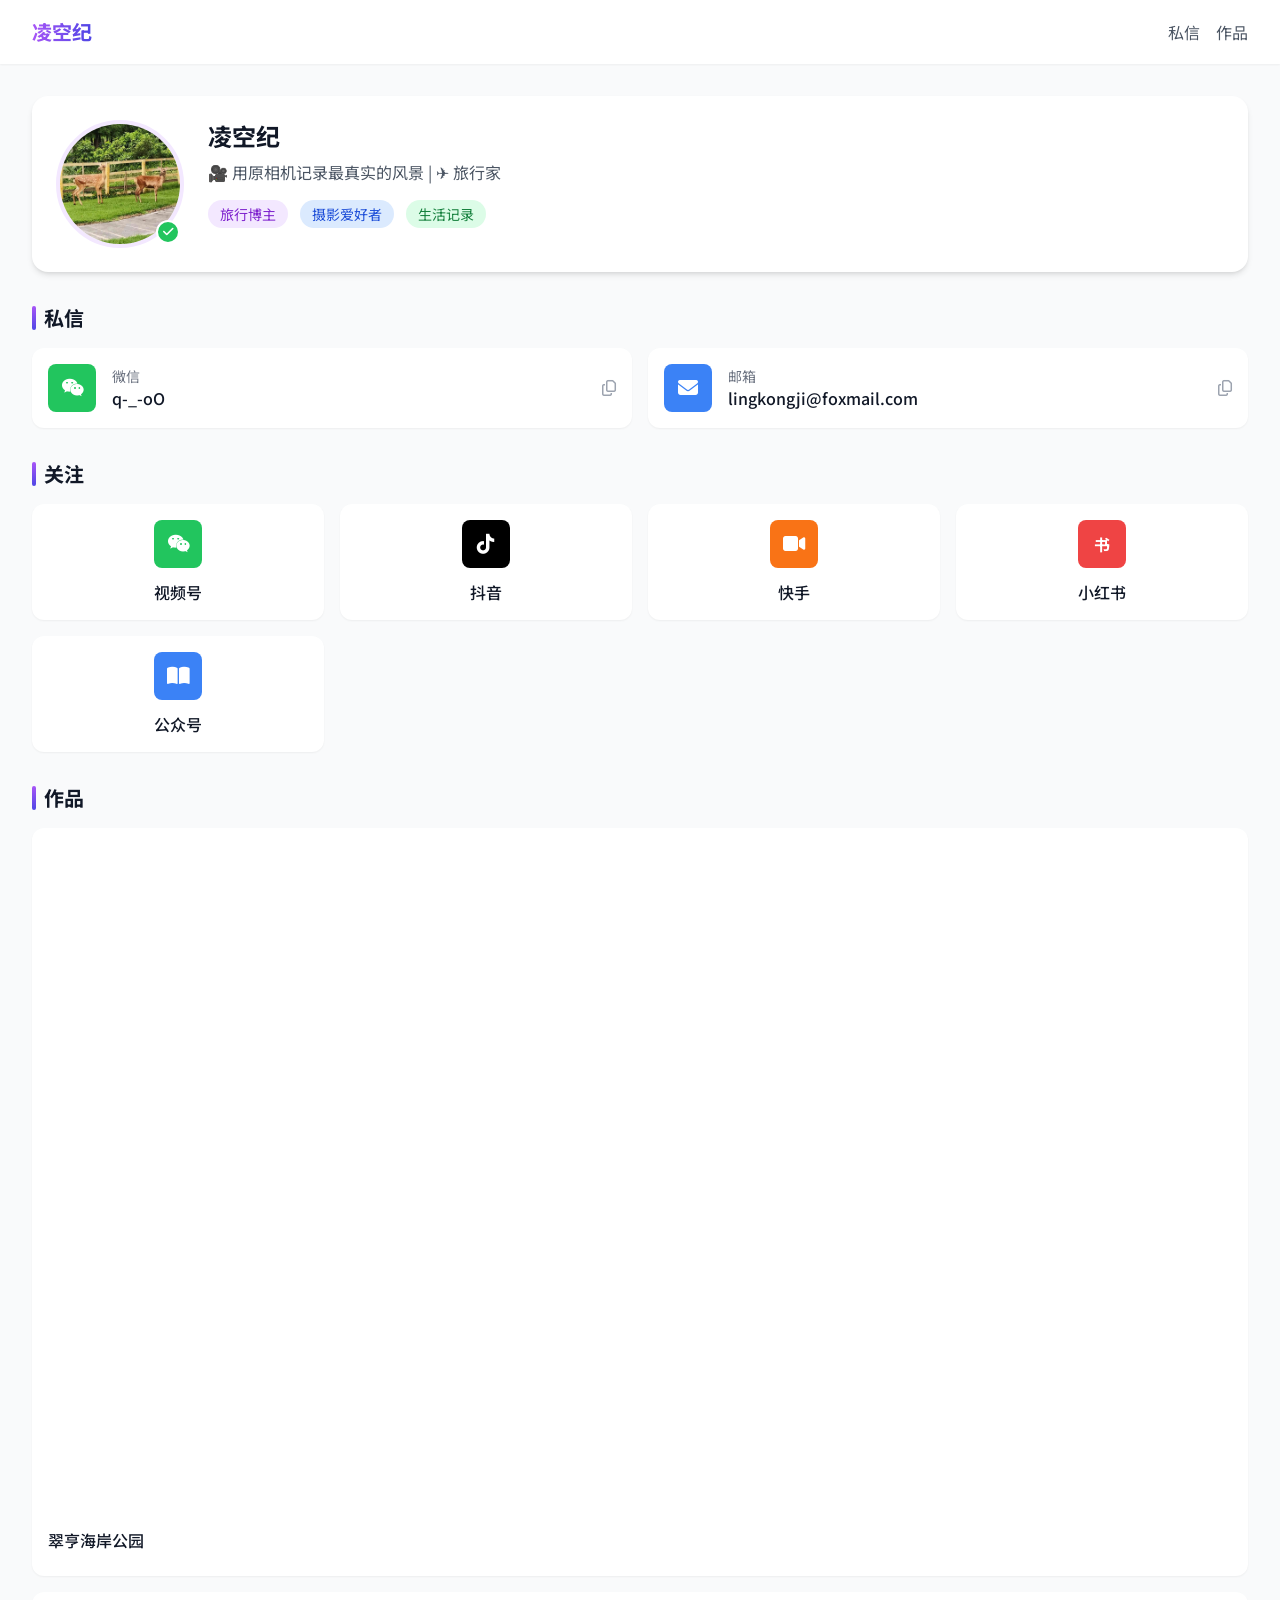
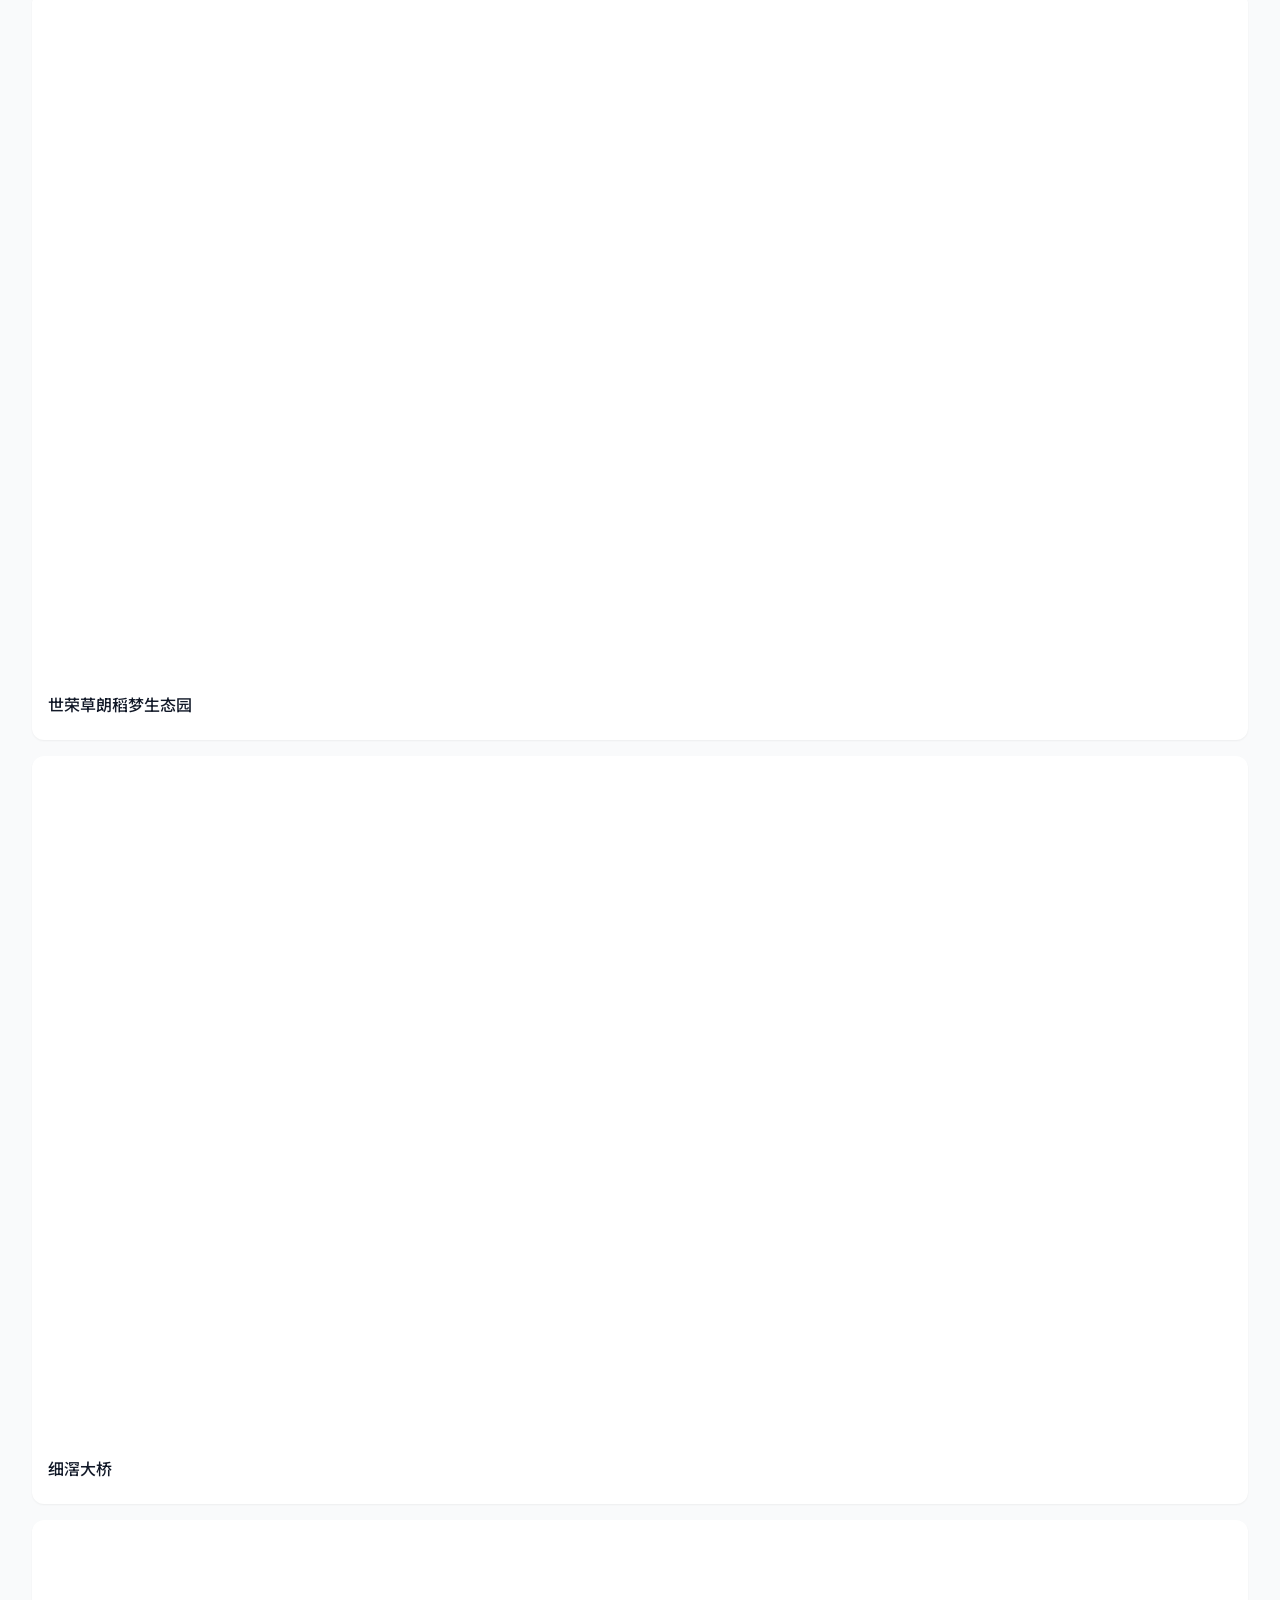
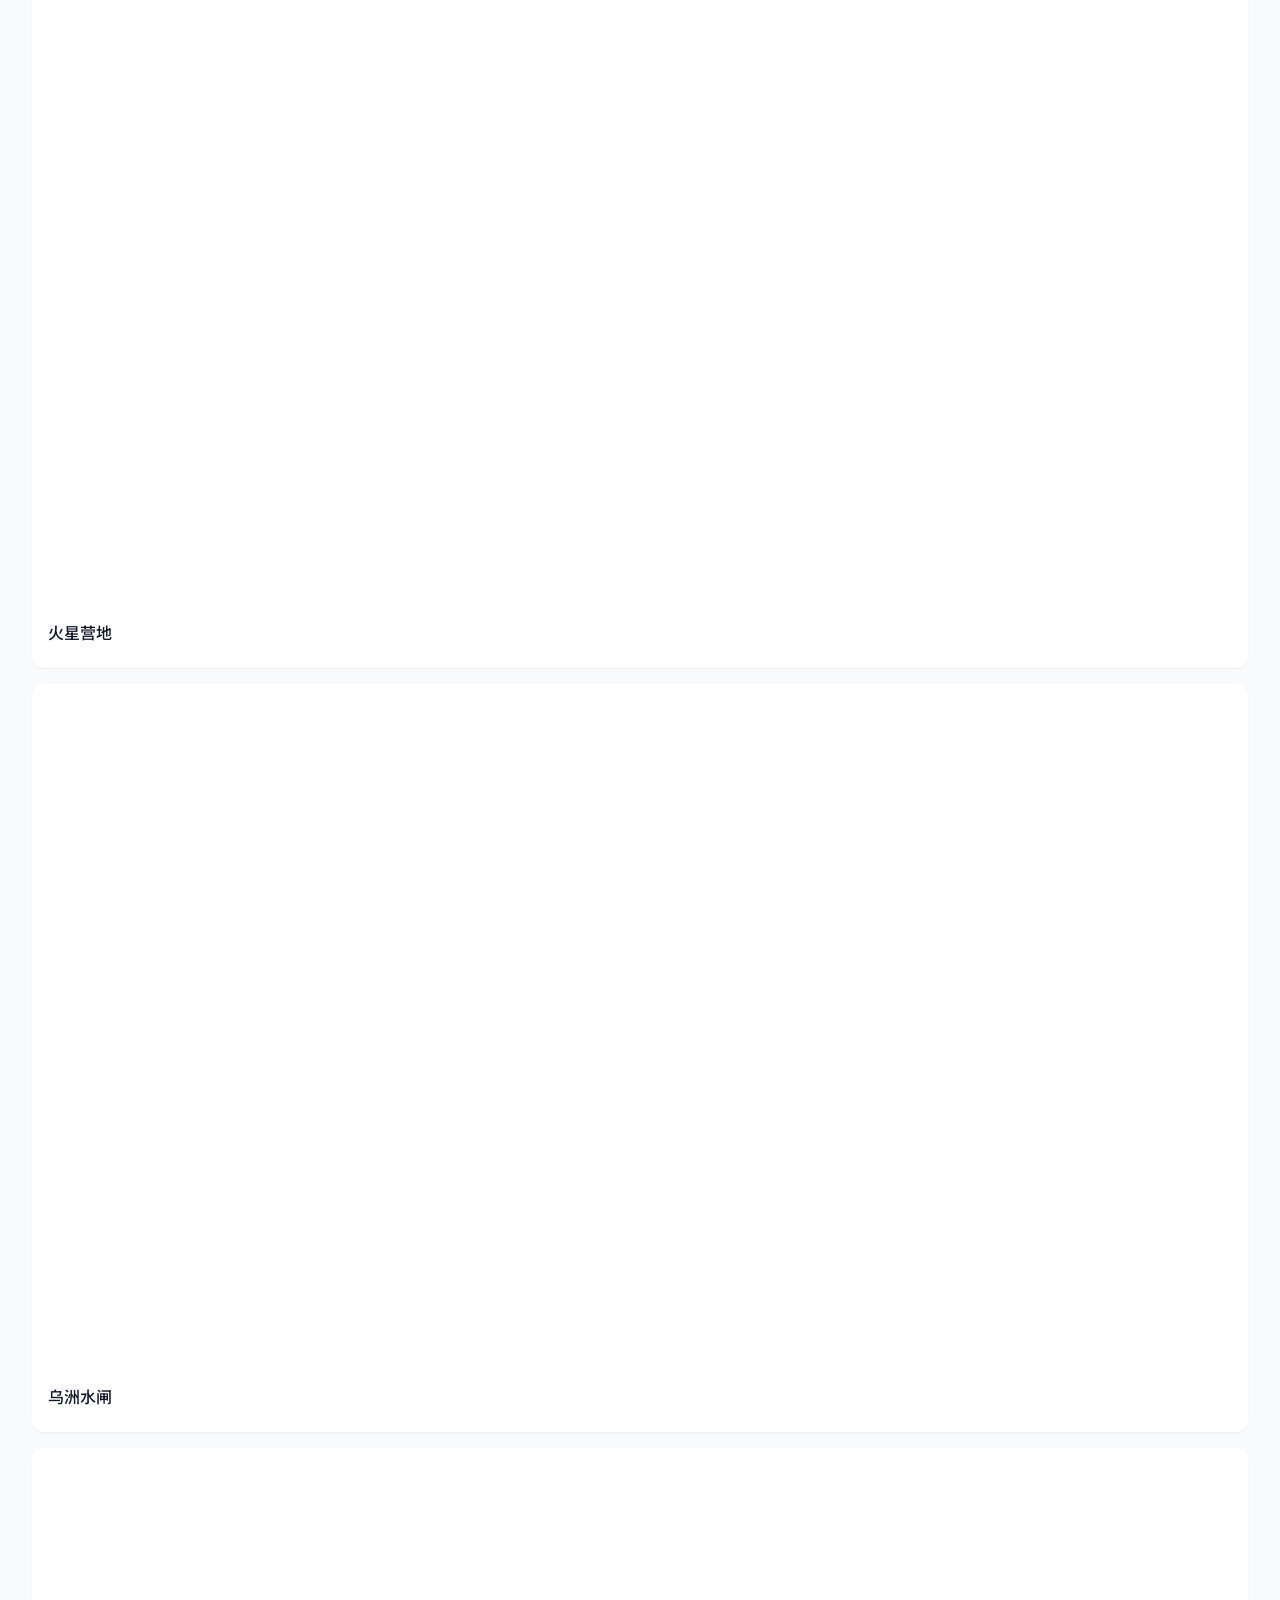
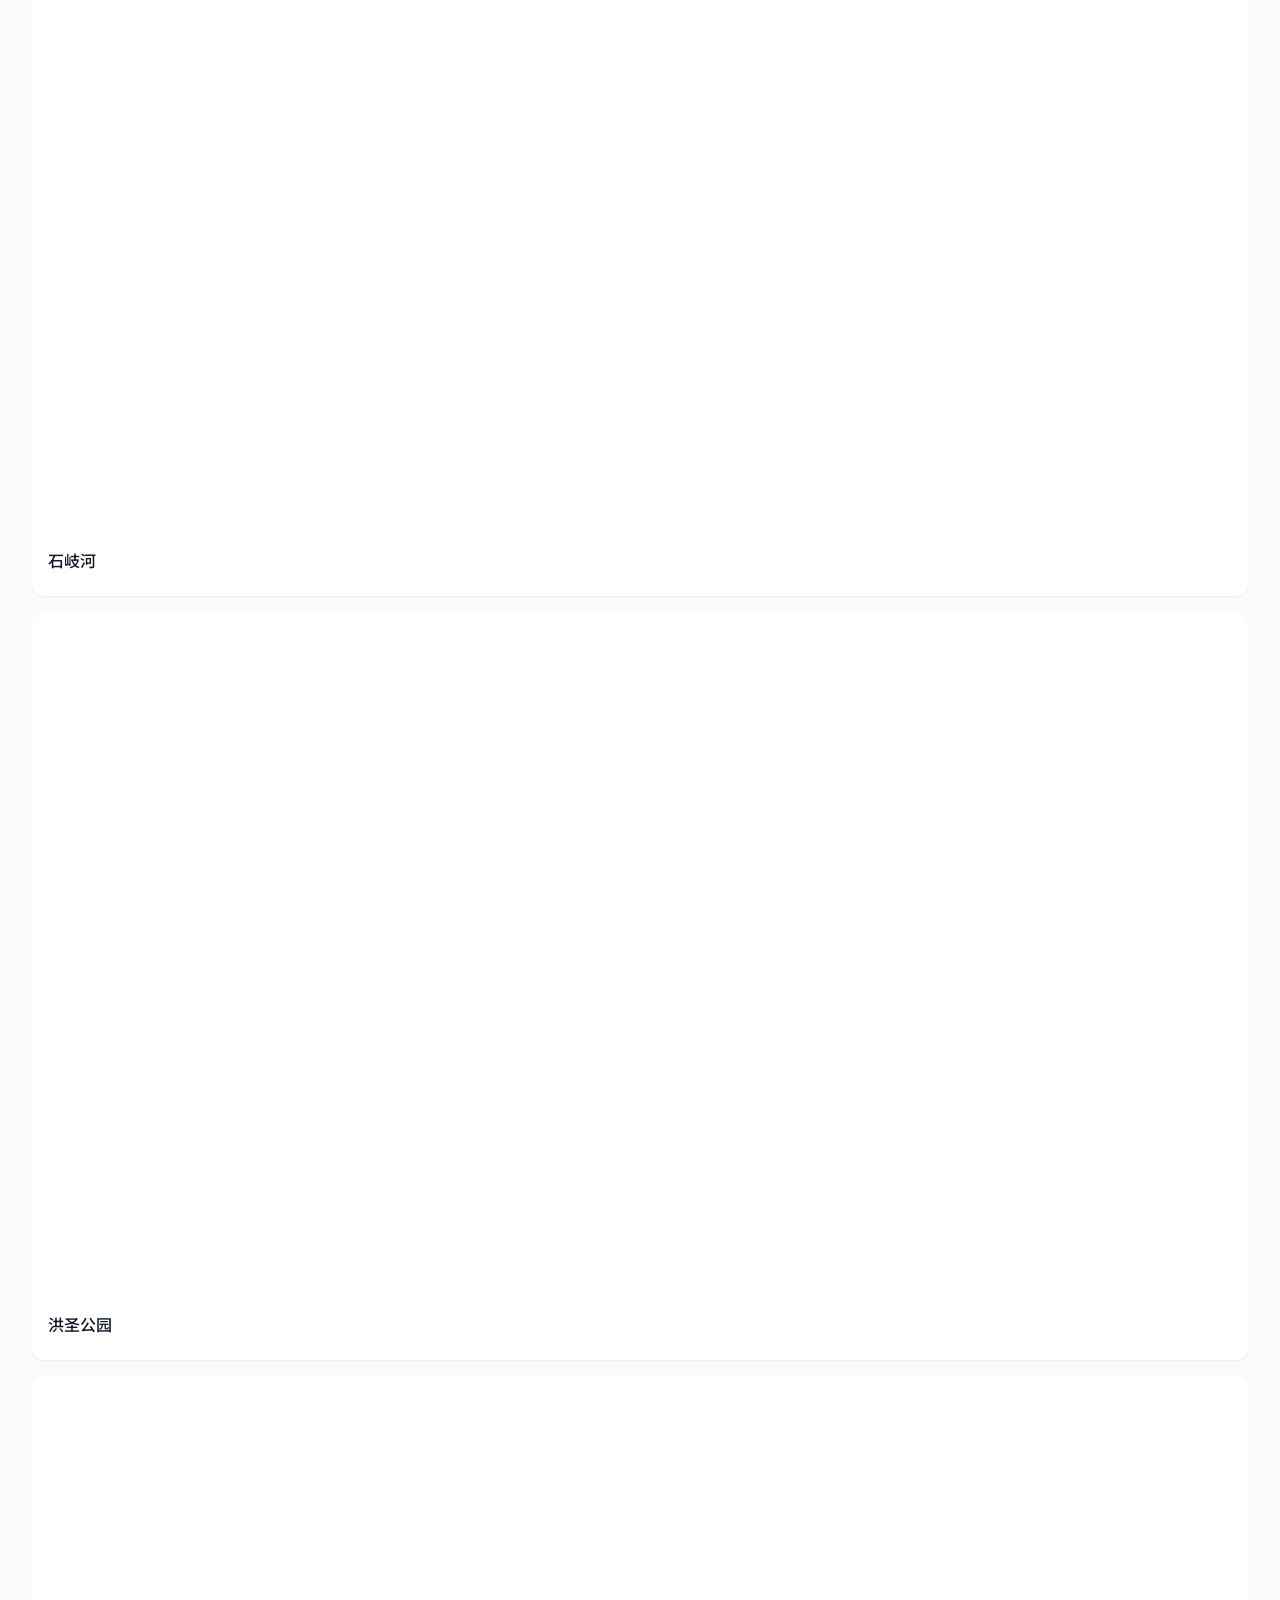
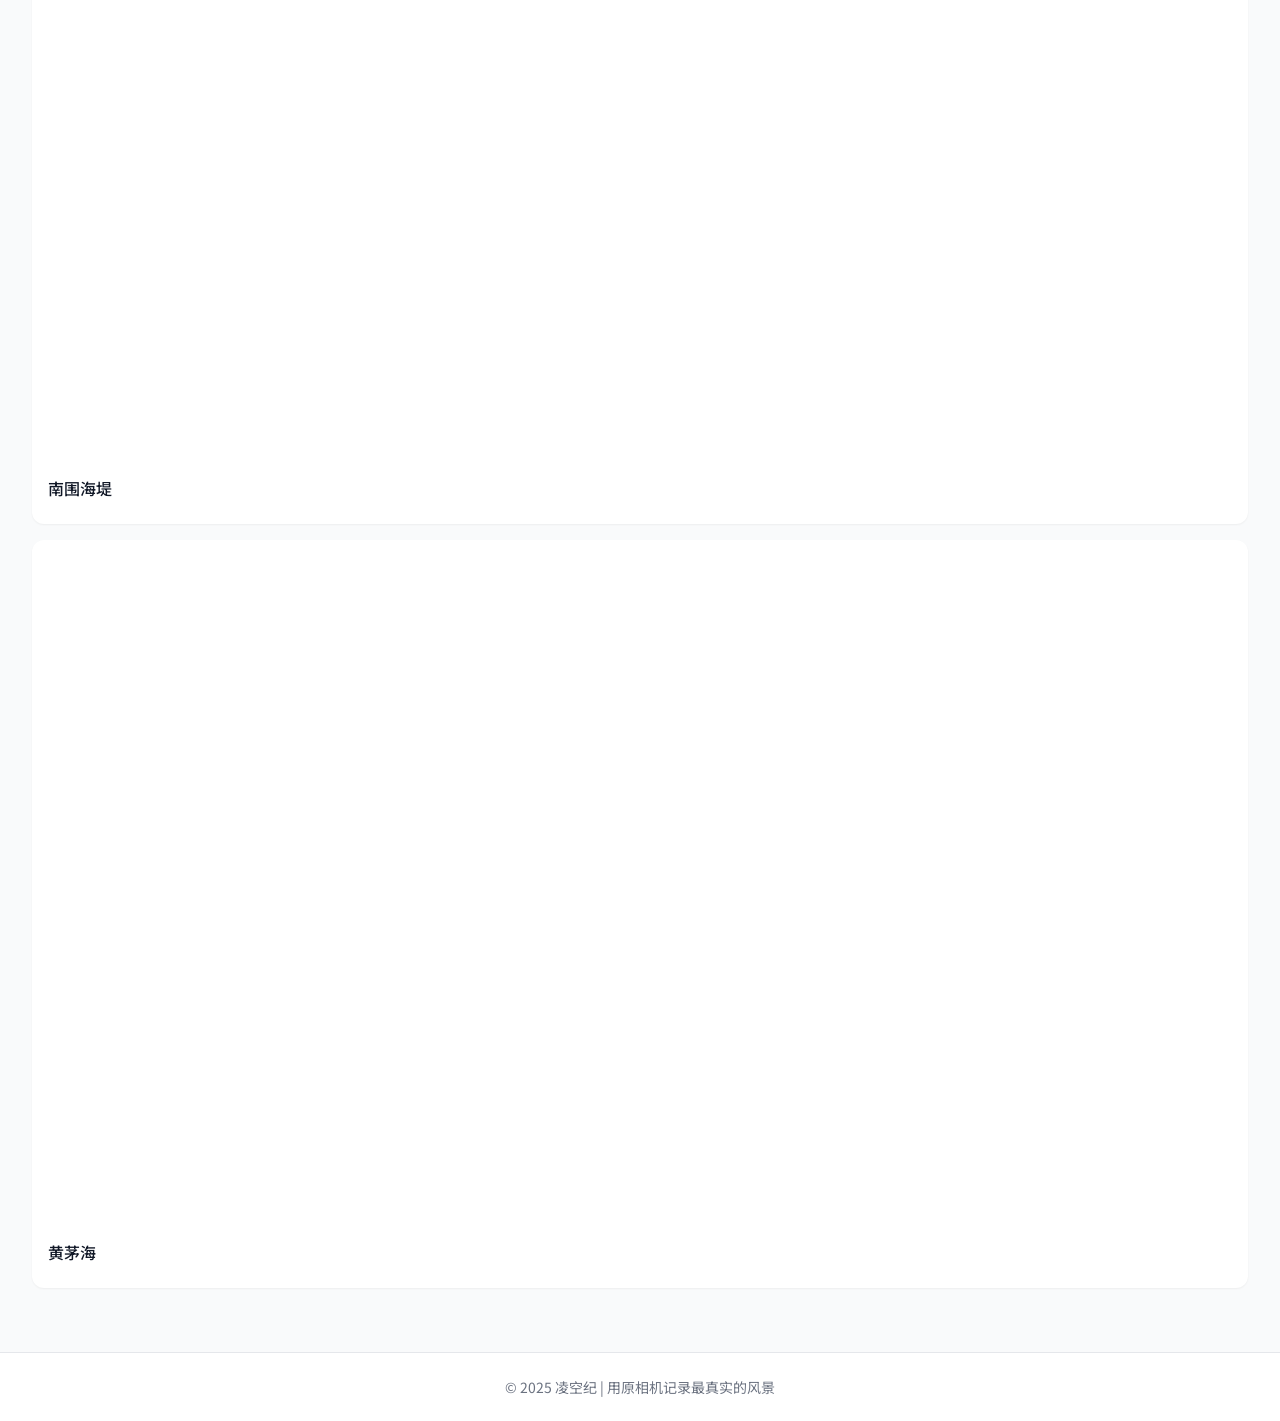
==== commit 1e7792d0: "Auto deploy: SSG build from 2026-07-05 13:04:24" ====
--- a/index.html
+++ b/index.html
@@ -26,13 +26,13 @@
             }
           </script>
 <link rel="stylesheet" href="https://cdnjs.cloudflare.com/ajax/libs/font-awesome/6.5.1/css/all.min.css">
-<link rel="stylesheet" href="/_nuxt/entry.Dd-JgsyC.css" crossorigin>
+<link rel="stylesheet" href="/_nuxt/entry.iZu-L9ZR.css" crossorigin>
 <link rel="preload" as="style" href="https://fonts.googleapis.com/css2?family=Noto+Sans+SC:wght@400;500;700&display=swap" data-hid="gf-preload">
-<link rel="modulepreload" as="script" crossorigin href="/_nuxt/DutRHCBd.js">
-<script type="module" src="/_nuxt/DutRHCBd.js" crossorigin></script>
+<link rel="modulepreload" as="script" crossorigin href="/_nuxt/BleRdPbU.js">
+<script type="module" src="/_nuxt/BleRdPbU.js" crossorigin></script>
 <link rel="dns-prefetch" href="https://fonts.gstatic.com/" data-hid="gf-prefetch">
 <meta name="description" content="凌空纪 - 用原相机记录最真实的风景 | 旅行博主">
 <meta name="referrer" content="no-referrer-when-downgrade">
 <link rel="icon" href="/avatar.ico" type="image/x-icon">
-<script id="unhead:payload" type="application/json">{"title":"凌空纪 | 用原相机记录最真实的风景"}</script></head><body><noscript><link rel="stylesheet" href="https://fonts.googleapis.com/css2?family=Noto+Sans+SC:wght@400;500;700&display=swap"></noscript><!--teleport start anchor--><!----><!--teleport anchor--><!--teleport start anchor--><!----><!--teleport anchor--><div id="__nuxt"><div data-v-b76c75d9><!--[--><title data-v-b76c75d9>凌空纪 | 用原相机记录最真实的风景</title><meta name="robots" content="index, follow, noarchive" data-v-b76c75d9><!--]--><nav class="bg-white shadow-sm sticky top-0 z-50" data-v-b76c75d9><div class="max-w-5xl mx-auto px-4 sm:px-6 lg:px-8" data-v-b76c75d9><div class="flex justify-between h-16" data-v-b76c75d9><div class="flex items-center" data-v-b76c75d9><span class="text-xl font-bold gradient-text" data-v-b76c75d9>凌空纪</span></div><div class="flex items-center space-x-4" data-v-b76c75d9><a href="#contact" class="text-gray-600 hover:text-purple-600 transition" data-v-b76c75d9>私信</a><a href="#works" class="text-gray-600 hover:text-purple-600 transition" data-v-b76c75d9>作品</a></div></div></div></nav><main class="max-w-5xl mx-auto px-4 sm:px-6 lg:px-8 py-8" data-v-b76c75d9><section class="bg-white rounded-2xl shadow-md p-6 mb-8" data-v-b76c75d9><div class="flex flex-col md:flex-row items-center md:items-start gap-6" data-v-b76c75d9><div class="relative" data-v-b76c75d9><img data-nuxt-img srcset="/_ipx/_/avatar.jpg 1x, /_ipx/_/avatar.jpg 2x" onerror="this.setAttribute(&#39;data-error&#39;, 1)" alt="头像" class="w-32 h-32 rounded-full object-cover border-4 border-purple-100" src="/_ipx/_/avatar.jpg" data-v-b76c75d9><div class="absolute bottom-1 right-1 bg-green-500 w-6 h-6 rounded-full border-2 border-white flex items-center justify-center" data-v-b76c75d9><i class="fas fa-check text-white text-xs" data-v-b76c75d9></i></div></div><div class="flex-1 text-center md:text-left" data-v-b76c75d9><h1 class="text-2xl font-bold mb-2" data-v-b76c75d9>凌空纪</h1><p class="text-gray-600 mb-4" data-v-b76c75d9>🎥 用原相机记录最真实的风景 | ✈️ 旅行家</p><div class="flex flex-wrap justify-center md:justify-start gap-3" data-v-b76c75d9><span class="px-3 py-1 bg-purple-100 text-purple-700 rounded-full text-sm" data-v-b76c75d9>旅行博主</span><span class="px-3 py-1 bg-blue-100 text-blue-700 rounded-full text-sm" data-v-b76c75d9>摄影爱好者</span><span class="px-3 py-1 bg-green-100 text-green-700 rounded-full text-sm" data-v-b76c75d9>生活记录</span></div></div></div></section><section id="contact" class="mb-8" data-v-b76c75d9><h2 class="text-xl font-bold mb-4 flex items-center" data-v-b76c75d9><span class="w-1 h-6 bg-gradient-to-b from-purple-500 to-indigo-600 rounded mr-2" data-v-b76c75d9></span> 私信 </h2><div class="grid grid-cols-1 md:grid-cols-2 gap-4" data-v-b76c75d9><div class="bg-white rounded-xl shadow-sm p-4 card-hover cursor-pointer" data-v-b76c75d9><div class="flex items-center gap-4" data-v-b76c75d9><div class="w-12 h-12 rounded-lg bg-green-500 flex items-center justify-center text-white" data-v-b76c75d9><i class="fab fa-weixin text-xl" data-v-b76c75d9></i></div><div class="flex-1" data-v-b76c75d9><div class="text-gray-500 text-sm" data-v-b76c75d9>微信</div><div class="font-medium" data-v-b76c75d9>lingkongji</div></div><i class="far fa-copy text-gray-400" data-v-b76c75d9></i></div></div><div class="bg-white rounded-xl shadow-sm p-4 card-hover cursor-pointer" data-v-b76c75d9><div class="flex items-center gap-4" data-v-b76c75d9><div class="w-12 h-12 rounded-lg bg-blue-500 flex items-center justify-center text-white" data-v-b76c75d9><i class="fas fa-envelope text-xl" data-v-b76c75d9></i></div><div class="flex-1" data-v-b76c75d9><div class="text-gray-500 text-sm" data-v-b76c75d9>邮箱</div><div class="font-medium" data-v-b76c75d9>lingkongji@foxmail.com</div></div><i class="far fa-copy text-gray-400" data-v-b76c75d9></i></div></div></div></section><section class="mb-8" data-v-b76c75d9><h2 class="text-xl font-bold mb-4 flex items-center" data-v-b76c75d9><span class="w-1 h-6 bg-gradient-to-b from-purple-500 to-indigo-600 rounded mr-2" data-v-b76c75d9></span> 关注 </h2><div class="grid grid-cols-2 md:grid-cols-4 gap-4" data-v-b76c75d9><button class="bg-white rounded-xl shadow-sm p-4 card-hover flex flex-col items-center w-full" data-v-b76c75d9><div class="w-12 h-12 rounded-lg bg-green-500 flex items-center justify-center text-white mb-3" data-v-b76c75d9><i class="fab fa-weixin text-xl" data-v-b76c75d9></i></div><div class="font-medium" data-v-b76c75d9>视频号</div></button><a href="https://v.douyin.com/pP9XcauuibU" class="bg-white rounded-xl shadow-sm p-4 card-hover flex flex-col items-center" data-v-b76c75d9><div class="w-12 h-12 rounded-lg bg-black flex items-center justify-center text-white mb-3" data-v-b76c75d9><i class="fab fa-tiktok text-xl" data-v-b76c75d9></i></div><div class="font-medium" data-v-b76c75d9>抖音</div></a><a href="https://v.kuaishou.com/f/YeQzV2r47" class="bg-white rounded-xl shadow-sm p-4 card-hover flex flex-col items-center" data-v-b76c75d9><div class="w-12 h-12 rounded-lg bg-orange-500 flex items-center justify-center text-white mb-3" data-v-b76c75d9><i class="fas fa-video text-xl" data-v-b76c75d9></i></div><div class="font-medium" data-v-b76c75d9>快手</div></a><a href="https://xhslink.com/m/8OOuBfRCATQ" class="bg-white rounded-xl shadow-sm p-4 card-hover flex flex-col items-center" data-v-b76c75d9><div class="w-12 h-12 rounded-lg bg-red-500 flex items-center justify-center text-white mb-3" data-v-b76c75d9><span class="font-bold" data-v-b76c75d9>书</span></div><div class="font-medium" data-v-b76c75d9>小红书</div></a><button class="bg-white rounded-xl shadow-sm p-4 card-hover flex flex-col items-center w-full" data-v-b76c75d9><div class="w-12 h-12 rounded-lg bg-blue-500 flex items-center justify-center text-white mb-3" data-v-b76c75d9><i class="fas fa-book-open text-xl" data-v-b76c75d9></i></div><div class="font-medium" data-v-b76c75d9>公众号</div></button></div></section><section id="works" class="mb-8" data-v-b76c75d9><h2 class="text-xl font-bold mb-4 flex items-center" data-v-b76c75d9><span class="w-1 h-6 bg-gradient-to-b from-purple-500 to-indigo-600 rounded mr-2" data-v-b76c75d9></span> 作品 </h2><div class="works-grid gap-4" data-v-b76c75d9><!--[--><div class="bg-white rounded-xl shadow-sm overflow-hidden card-hover" data-v-b76c75d9><div class="video-container"><iframe src="https://open.douyin.com/player/video?vid=7627733585167961350&amp;autoplay=0" frameborder="0" scrolling="no" allowfullscreen class="w-full h-full" sandbox="allow-scripts allow-same-origin allow-popups" loading="lazy" referrerpolicy="no-referrer" title="抖音视频播放器" style="--iframe-scale:1;"></iframe></div><div class="p-4"><h3 class="font-medium mb-2">翠亨海岸公园</h3><div class="flex items-center gap-4 text-gray-500 text-sm"><!----><!----></div></div></div><div class="bg-white rounded-xl shadow-sm overflow-hidden card-hover" data-v-b76c75d9><div class="video-container"><iframe src="https://open.douyin.com/player/video?vid=7604456518175526185&amp;autoplay=0" frameborder="0" scrolling="no" allowfullscreen class="w-full h-full" sandbox="allow-scripts allow-same-origin allow-popups" loading="lazy" referrerpolicy="no-referrer" title="抖音视频播放器" style="--iframe-scale:1;"></iframe></div><div class="p-4"><h3 class="font-medium mb-2">世荣草朗稻梦生态园</h3><div class="flex items-center gap-4 text-gray-500 text-sm"><!----><!----></div></div></div><div class="bg-white rounded-xl shadow-sm overflow-hidden card-hover" data-v-b76c75d9><div class="video-container"><iframe src="https://open.douyin.com/player/video?vid=7648472670173941043&amp;autoplay=0" frameborder="0" scrolling="no" allowfullscreen class="w-full h-full" sandbox="allow-scripts allow-same-origin allow-popups" loading="lazy" referrerpolicy="no-referrer" title="抖音视频播放器" style="--iframe-scale:1;"></iframe></div><div class="p-4"><h3 class="font-medium mb-2">细滘大桥</h3><div class="flex items-center gap-4 text-gray-500 text-sm"><!----><!----></div></div></div><div class="bg-white rounded-xl shadow-sm overflow-hidden card-hover" data-v-b76c75d9><div class="video-container"><iframe src="https://open.douyin.com/player/video?vid=7647807189112851721&amp;autoplay=0" frameborder="0" scrolling="no" allowfullscreen class="w-full h-full" sandbox="allow-scripts allow-same-origin allow-popups" loading="lazy" referrerpolicy="no-referrer" title="抖音视频播放器" style="--iframe-scale:1;"></iframe></div><div class="p-4"><h3 class="font-medium mb-2">火星营地</h3><div class="flex items-center gap-4 text-gray-500 text-sm"><!----><!----></div></div></div><div class="bg-white rounded-xl shadow-sm overflow-hidden card-hover" data-v-b76c75d9><div class="video-container"><iframe src="https://open.douyin.com/player/video?vid=7644459484105936166&amp;autoplay=0" frameborder="0" scrolling="no" allowfullscreen class="w-full h-full" sandbox="allow-scripts allow-same-origin allow-popups" loading="lazy" referrerpolicy="no-referrer" title="抖音视频播放器" style="--iframe-scale:1;"></iframe></div><div class="p-4"><h3 class="font-medium mb-2">乌洲水闸</h3><div class="flex items-center gap-4 text-gray-500 text-sm"><!----><!----></div></div></div><div class="bg-white rounded-xl shadow-sm overflow-hidden card-hover" data-v-b76c75d9><div class="video-container"><iframe src="https://open.douyin.com/player/video?vid=7628822679298067754&amp;autoplay=0" frameborder="0" scrolling="no" allowfullscreen class="w-full h-full" sandbox="allow-scripts allow-same-origin allow-popups" loading="lazy" referrerpolicy="no-referrer" title="抖音视频播放器" style="--iframe-scale:1;"></iframe></div><div class="p-4"><h3 class="font-medium mb-2">石岐河</h3><div class="flex items-center gap-4 text-gray-500 text-sm"><!----><!----></div></div></div><div class="bg-white rounded-xl shadow-sm overflow-hidden card-hover" data-v-b76c75d9><div class="video-container"><iframe src="https://open.douyin.com/player/video?vid=7625848802552974642&amp;autoplay=0" frameborder="0" scrolling="no" allowfullscreen class="w-full h-full" sandbox="allow-scripts allow-same-origin allow-popups" loading="lazy" referrerpolicy="no-referrer" title="抖音视频播放器" style="--iframe-scale:1;"></iframe></div><div class="p-4"><h3 class="font-medium mb-2">洪圣公园</h3><div class="flex items-center gap-4 text-gray-500 text-sm"><!----><!----></div></div></div><div class="bg-white rounded-xl shadow-sm overflow-hidden card-hover" data-v-b76c75d9><div class="video-container"><iframe src="https://open.douyin.com/player/video?vid=7570963119699283234&amp;autoplay=0" frameborder="0" scrolling="no" allowfullscreen class="w-full h-full" sandbox="allow-scripts allow-same-origin allow-popups" loading="lazy" referrerpolicy="no-referrer" title="抖音视频播放器" style="--iframe-scale:1;"></iframe></div><div class="p-4"><h3 class="font-medium mb-2">南围海堤</h3><div class="flex items-center gap-4 text-gray-500 text-sm"><!----><!----></div></div></div><div class="bg-white rounded-xl shadow-sm overflow-hidden card-hover" data-v-b76c75d9><div class="video-container"><iframe src="https://open.douyin.com/player/video?vid=7565720964902735138&amp;autoplay=0" frameborder="0" scrolling="no" allowfullscreen class="w-full h-full" sandbox="allow-scripts allow-same-origin allow-popups" loading="lazy" referrerpolicy="no-referrer" title="抖音视频播放器" style="--iframe-scale:1;"></iframe></div><div class="p-4"><h3 class="font-medium mb-2">黄茅海</h3><div class="flex items-center gap-4 text-gray-500 text-sm"><!----><!----></div></div></div><!--]--></div></section></main><footer class="bg-white border-t border-gray-200 py-6" data-v-b76c75d9><div class="max-w-5xl mx-auto px-4 sm:px-6 lg:px-8 text-center text-gray-500 text-sm" data-v-b76c75d9><p data-v-b76c75d9>© 2025 凌空纪 | 用原相机记录最真实的风景</p></div></footer><div id="toast" class="fixed top-20 left-1/2 transform -translate-x-1/2 bg-gray-800 text-white px-6 py-2 rounded-full shadow-lg font-medium text-sm hidden z-50 flex items-center gap-2" data-v-b76c75d9><i class="fas fa-check-circle text-green-400" data-v-b76c75d9></i><span id="toast-msg" data-v-b76c75d9>已复制</span></div><!--teleport start--><!--teleport end--><!--teleport start--><!--teleport end--></div></div><div id="teleports"></div><script>window.__NUXT__={};window.__NUXT__.config={public:{apiBase:""},app:{baseURL:"/",buildId:"b674b99d-b34e-4480-bf92-56f7a881b030",buildAssetsDir:"/_nuxt/",cdnURL:""}}</script>
-<script type="application/json" data-nuxt-data="nuxt-app" data-ssr="true" id="__NUXT_DATA__">[["ShallowReactive",1],{"prerenderedAt":2,"data":3,"state":33,"once":35,"_errors":36,"serverRendered":39,"path":40},1782446665122,["ShallowReactive",4],{"works":5},[6,9,12,15,18,21,24,27,30],{"id":7,"title":8},"7627733585167961350","翠亨海岸公园",{"id":10,"title":11},"7604456518175526185","世荣草朗稻梦生态园",{"id":13,"title":14},"7648472670173941043","细滘大桥",{"id":16,"title":17},"7647807189112851721","火星营地",{"id":19,"title":20},"7644459484105936166","乌洲水闸",{"id":22,"title":23},"7628822679298067754","石岐河",{"id":25,"title":26},"7625848802552974642","洪圣公园",{"id":28,"title":29},"7570963119699283234","南围海堤",{"id":31,"title":32},"7565720964902735138","黄茅海",["Reactive",34],{},["Set"],["ShallowReactive",37],{"works":38},null,true,"\u002F"]</script></body></html>+<script id="unhead:payload" type="application/json">{"title":"凌空纪 | 用原相机记录最真实的风景"}</script></head><body><noscript><link rel="stylesheet" href="https://fonts.googleapis.com/css2?family=Noto+Sans+SC:wght@400;500;700&display=swap"></noscript><!--teleport start anchor--><!----><!--teleport anchor--><!--teleport start anchor--><!----><!--teleport anchor--><div id="__nuxt"><div data-v-56faf758><!--[--><title data-v-56faf758>凌空纪 | 用原相机记录最真实的风景</title><meta name="robots" content="index, follow, noarchive" data-v-56faf758><!--]--><nav class="bg-white shadow-sm sticky top-0 z-50" data-v-56faf758><div class="max-w-5xl mx-auto px-4 sm:px-6 lg:px-8" data-v-56faf758><div class="flex justify-between h-16" data-v-56faf758><div class="flex items-center" data-v-56faf758><span class="text-xl font-bold gradient-text" data-v-56faf758>凌空纪</span></div><div class="flex items-center space-x-4" data-v-56faf758><a href="#contact" class="text-gray-600 hover:text-purple-600 transition" data-v-56faf758>私信</a><a href="#works" class="text-gray-600 hover:text-purple-600 transition" data-v-56faf758>作品</a></div></div></div></nav><main class="max-w-5xl mx-auto px-4 sm:px-6 lg:px-8 py-8" data-v-56faf758><section class="bg-white rounded-2xl shadow-md p-6 mb-8" data-v-56faf758><div class="flex flex-col md:flex-row items-center md:items-start gap-6" data-v-56faf758><div class="relative" data-v-56faf758><img data-nuxt-img srcset="/_ipx/_/avatar.jpg 1x, /_ipx/_/avatar.jpg 2x" onerror="this.setAttribute(&#39;data-error&#39;, 1)" alt="头像" class="w-32 h-32 rounded-full object-cover border-4 border-purple-100" src="/_ipx/_/avatar.jpg" data-v-56faf758><div class="absolute bottom-1 right-1 bg-green-500 w-6 h-6 rounded-full border-2 border-white flex items-center justify-center" data-v-56faf758><i class="fas fa-check text-white text-xs" data-v-56faf758></i></div></div><div class="flex-1 text-center md:text-left" data-v-56faf758><h1 class="text-2xl font-bold mb-2" data-v-56faf758>凌空纪</h1><p class="text-gray-600 mb-4" data-v-56faf758>🎥 用原相机记录最真实的风景 | ✈️ 旅行家</p><div class="flex flex-wrap justify-center md:justify-start gap-3" data-v-56faf758><span class="px-3 py-1 bg-purple-100 text-purple-700 rounded-full text-sm" data-v-56faf758>旅行博主</span><span class="px-3 py-1 bg-blue-100 text-blue-700 rounded-full text-sm" data-v-56faf758>摄影爱好者</span><span class="px-3 py-1 bg-green-100 text-green-700 rounded-full text-sm" data-v-56faf758>生活记录</span></div></div></div></section><section id="contact" class="mb-8" data-v-56faf758><h2 class="text-xl font-bold mb-4 flex items-center" data-v-56faf758><span class="w-1 h-6 bg-gradient-to-b from-purple-500 to-indigo-600 rounded mr-2" data-v-56faf758></span> 私信 </h2><div class="grid grid-cols-1 md:grid-cols-2 gap-4" data-v-56faf758><div class="bg-white rounded-xl shadow-sm p-4 card-hover cursor-pointer" data-v-56faf758><div class="flex items-center gap-4" data-v-56faf758><div class="w-12 h-12 rounded-lg bg-green-500 flex items-center justify-center text-white" data-v-56faf758><i class="fab fa-weixin text-xl" data-v-56faf758></i></div><div class="flex-1" data-v-56faf758><div class="text-gray-500 text-sm" data-v-56faf758>微信</div><div class="font-medium" data-v-56faf758>q-_-oO</div></div><i class="far fa-copy text-gray-400" data-v-56faf758></i></div></div><div class="bg-white rounded-xl shadow-sm p-4 card-hover cursor-pointer" data-v-56faf758><div class="flex items-center gap-4" data-v-56faf758><div class="w-12 h-12 rounded-lg bg-blue-500 flex items-center justify-center text-white" data-v-56faf758><i class="fas fa-envelope text-xl" data-v-56faf758></i></div><div class="flex-1" data-v-56faf758><div class="text-gray-500 text-sm" data-v-56faf758>邮箱</div><div class="font-medium" data-v-56faf758>lingkongji@foxmail.com</div></div><i class="far fa-copy text-gray-400" data-v-56faf758></i></div></div></div></section><section class="mb-8" data-v-56faf758><h2 class="text-xl font-bold mb-4 flex items-center" data-v-56faf758><span class="w-1 h-6 bg-gradient-to-b from-purple-500 to-indigo-600 rounded mr-2" data-v-56faf758></span> 关注 </h2><div class="grid grid-cols-2 md:grid-cols-4 gap-4" data-v-56faf758><button class="bg-white rounded-xl shadow-sm p-4 card-hover flex flex-col items-center w-full" data-v-56faf758><div class="w-12 h-12 rounded-lg bg-green-500 flex items-center justify-center text-white mb-3" data-v-56faf758><i class="fab fa-weixin text-xl" data-v-56faf758></i></div><div class="font-medium" data-v-56faf758>视频号</div></button><a href="https://v.douyin.com/pP9XcauuibU" class="bg-white rounded-xl shadow-sm p-4 card-hover flex flex-col items-center" data-v-56faf758><div class="w-12 h-12 rounded-lg bg-black flex items-center justify-center text-white mb-3" data-v-56faf758><i class="fab fa-tiktok text-xl" data-v-56faf758></i></div><div class="font-medium" data-v-56faf758>抖音</div></a><a href="https://v.kuaishou.com/f/YeQzV2r47" class="bg-white rounded-xl shadow-sm p-4 card-hover flex flex-col items-center" data-v-56faf758><div class="w-12 h-12 rounded-lg bg-orange-500 flex items-center justify-center text-white mb-3" data-v-56faf758><i class="fas fa-video text-xl" data-v-56faf758></i></div><div class="font-medium" data-v-56faf758>快手</div></a><a href="https://xhslink.com/m/8OOuBfRCATQ" class="bg-white rounded-xl shadow-sm p-4 card-hover flex flex-col items-center" data-v-56faf758><div class="w-12 h-12 rounded-lg bg-red-500 flex items-center justify-center text-white mb-3" data-v-56faf758><span class="font-bold" data-v-56faf758>书</span></div><div class="font-medium" data-v-56faf758>小红书</div></a><button class="bg-white rounded-xl shadow-sm p-4 card-hover flex flex-col items-center w-full" data-v-56faf758><div class="w-12 h-12 rounded-lg bg-blue-500 flex items-center justify-center text-white mb-3" data-v-56faf758><i class="fas fa-book-open text-xl" data-v-56faf758></i></div><div class="font-medium" data-v-56faf758>公众号</div></button></div></section><section id="works" class="mb-8" data-v-56faf758><h2 class="text-xl font-bold mb-4 flex items-center" data-v-56faf758><span class="w-1 h-6 bg-gradient-to-b from-purple-500 to-indigo-600 rounded mr-2" data-v-56faf758></span> 作品 </h2><div class="works-grid gap-4" data-v-56faf758><!--[--><div class="bg-white rounded-xl shadow-sm overflow-hidden card-hover" data-v-56faf758><div class="video-container"><iframe src="https://open.douyin.com/player/video?vid=7627733585167961350&amp;autoplay=0" frameborder="0" scrolling="no" allowfullscreen class="w-full h-full" sandbox="allow-scripts allow-same-origin allow-popups" loading="lazy" referrerpolicy="no-referrer" title="抖音视频播放器" style="--iframe-scale:1;"></iframe></div><div class="p-4"><h3 class="font-medium mb-2">翠亨海岸公园</h3><div class="flex items-center gap-4 text-gray-500 text-sm"><!----><!----></div></div></div><div class="bg-white rounded-xl shadow-sm overflow-hidden card-hover" data-v-56faf758><div class="video-container"><iframe src="https://open.douyin.com/player/video?vid=7604456518175526185&amp;autoplay=0" frameborder="0" scrolling="no" allowfullscreen class="w-full h-full" sandbox="allow-scripts allow-same-origin allow-popups" loading="lazy" referrerpolicy="no-referrer" title="抖音视频播放器" style="--iframe-scale:1;"></iframe></div><div class="p-4"><h3 class="font-medium mb-2">世荣草朗稻梦生态园</h3><div class="flex items-center gap-4 text-gray-500 text-sm"><!----><!----></div></div></div><div class="bg-white rounded-xl shadow-sm overflow-hidden card-hover" data-v-56faf758><div class="video-container"><iframe src="https://open.douyin.com/player/video?vid=7648472670173941043&amp;autoplay=0" frameborder="0" scrolling="no" allowfullscreen class="w-full h-full" sandbox="allow-scripts allow-same-origin allow-popups" loading="lazy" referrerpolicy="no-referrer" title="抖音视频播放器" style="--iframe-scale:1;"></iframe></div><div class="p-4"><h3 class="font-medium mb-2">细滘大桥</h3><div class="flex items-center gap-4 text-gray-500 text-sm"><!----><!----></div></div></div><div class="bg-white rounded-xl shadow-sm overflow-hidden card-hover" data-v-56faf758><div class="video-container"><iframe src="https://open.douyin.com/player/video?vid=7647807189112851721&amp;autoplay=0" frameborder="0" scrolling="no" allowfullscreen class="w-full h-full" sandbox="allow-scripts allow-same-origin allow-popups" loading="lazy" referrerpolicy="no-referrer" title="抖音视频播放器" style="--iframe-scale:1;"></iframe></div><div class="p-4"><h3 class="font-medium mb-2">火星营地</h3><div class="flex items-center gap-4 text-gray-500 text-sm"><!----><!----></div></div></div><div class="bg-white rounded-xl shadow-sm overflow-hidden card-hover" data-v-56faf758><div class="video-container"><iframe src="https://open.douyin.com/player/video?vid=7644459484105936166&amp;autoplay=0" frameborder="0" scrolling="no" allowfullscreen class="w-full h-full" sandbox="allow-scripts allow-same-origin allow-popups" loading="lazy" referrerpolicy="no-referrer" title="抖音视频播放器" style="--iframe-scale:1;"></iframe></div><div class="p-4"><h3 class="font-medium mb-2">乌洲水闸</h3><div class="flex items-center gap-4 text-gray-500 text-sm"><!----><!----></div></div></div><div class="bg-white rounded-xl shadow-sm overflow-hidden card-hover" data-v-56faf758><div class="video-container"><iframe src="https://open.douyin.com/player/video?vid=7628822679298067754&amp;autoplay=0" frameborder="0" scrolling="no" allowfullscreen class="w-full h-full" sandbox="allow-scripts allow-same-origin allow-popups" loading="lazy" referrerpolicy="no-referrer" title="抖音视频播放器" style="--iframe-scale:1;"></iframe></div><div class="p-4"><h3 class="font-medium mb-2">石岐河</h3><div class="flex items-center gap-4 text-gray-500 text-sm"><!----><!----></div></div></div><div class="bg-white rounded-xl shadow-sm overflow-hidden card-hover" data-v-56faf758><div class="video-container"><iframe src="https://open.douyin.com/player/video?vid=7625848802552974642&amp;autoplay=0" frameborder="0" scrolling="no" allowfullscreen class="w-full h-full" sandbox="allow-scripts allow-same-origin allow-popups" loading="lazy" referrerpolicy="no-referrer" title="抖音视频播放器" style="--iframe-scale:1;"></iframe></div><div class="p-4"><h3 class="font-medium mb-2">洪圣公园</h3><div class="flex items-center gap-4 text-gray-500 text-sm"><!----><!----></div></div></div><div class="bg-white rounded-xl shadow-sm overflow-hidden card-hover" data-v-56faf758><div class="video-container"><iframe src="https://open.douyin.com/player/video?vid=7570963119699283234&amp;autoplay=0" frameborder="0" scrolling="no" allowfullscreen class="w-full h-full" sandbox="allow-scripts allow-same-origin allow-popups" loading="lazy" referrerpolicy="no-referrer" title="抖音视频播放器" style="--iframe-scale:1;"></iframe></div><div class="p-4"><h3 class="font-medium mb-2">南围海堤</h3><div class="flex items-center gap-4 text-gray-500 text-sm"><!----><!----></div></div></div><div class="bg-white rounded-xl shadow-sm overflow-hidden card-hover" data-v-56faf758><div class="video-container"><iframe src="https://open.douyin.com/player/video?vid=7565720964902735138&amp;autoplay=0" frameborder="0" scrolling="no" allowfullscreen class="w-full h-full" sandbox="allow-scripts allow-same-origin allow-popups" loading="lazy" referrerpolicy="no-referrer" title="抖音视频播放器" style="--iframe-scale:1;"></iframe></div><div class="p-4"><h3 class="font-medium mb-2">黄茅海</h3><div class="flex items-center gap-4 text-gray-500 text-sm"><!----><!----></div></div></div><!--]--></div></section></main><footer class="bg-white border-t border-gray-200 py-6" data-v-56faf758><div class="max-w-5xl mx-auto px-4 sm:px-6 lg:px-8 text-center text-gray-500 text-sm" data-v-56faf758><p data-v-56faf758>© 2025 凌空纪 | 用原相机记录最真实的风景</p></div></footer><div id="toast" class="fixed top-20 left-1/2 transform -translate-x-1/2 bg-gray-800 text-white px-6 py-2 rounded-full shadow-lg font-medium text-sm hidden z-50 flex items-center gap-2" data-v-56faf758><i class="fas fa-check-circle text-green-400" data-v-56faf758></i><span id="toast-msg" data-v-56faf758>已复制</span></div><!--teleport start--><!--teleport end--><!--teleport start--><!--teleport end--></div></div><div id="teleports"></div><script>window.__NUXT__={};window.__NUXT__.config={public:{apiBase:""},app:{baseURL:"/",buildId:"667c8119-6b41-46d8-be44-ed2aefb37a85",buildAssetsDir:"/_nuxt/",cdnURL:""}}</script>
+<script type="application/json" data-nuxt-data="nuxt-app" data-ssr="true" id="__NUXT_DATA__">[["ShallowReactive",1],{"prerenderedAt":2,"data":3,"state":33,"once":35,"_errors":36,"serverRendered":39,"path":40},1783256663170,["ShallowReactive",4],{"works":5},[6,9,12,15,18,21,24,27,30],{"id":7,"title":8},"7627733585167961350","翠亨海岸公园",{"id":10,"title":11},"7604456518175526185","世荣草朗稻梦生态园",{"id":13,"title":14},"7648472670173941043","细滘大桥",{"id":16,"title":17},"7647807189112851721","火星营地",{"id":19,"title":20},"7644459484105936166","乌洲水闸",{"id":22,"title":23},"7628822679298067754","石岐河",{"id":25,"title":26},"7625848802552974642","洪圣公园",{"id":28,"title":29},"7570963119699283234","南围海堤",{"id":31,"title":32},"7565720964902735138","黄茅海",["Reactive",34],{},["Set"],["ShallowReactive",37],{"works":38},null,true,"\u002F"]</script></body></html>
--- a/_nuxt/entry.iZu-L9ZR.css
+++ b/_nuxt/entry.iZu-L9ZR.css
@@ -0,0 +1 @@
+@import"https://fonts.googleapis.com/css2?family=Noto+Sans+SC:wght@400;500;700&display=swap";*,:after,:before{--tw-border-spacing-x:0;--tw-border-spacing-y:0;--tw-translate-x:0;--tw-translate-y:0;--tw-rotate:0;--tw-skew-x:0;--tw-skew-y:0;--tw-scale-x:1;--tw-scale-y:1;--tw-pan-x: ;--tw-pan-y: ;--tw-pinch-zoom: ;--tw-scroll-snap-strictness:proximity;--tw-gradient-from-position: ;--tw-gradient-via-position: ;--tw-gradient-to-position: ;--tw-ordinal: ;--tw-slashed-zero: ;--tw-numeric-figure: ;--tw-numeric-spacing: ;--tw-numeric-fraction: ;--tw-ring-inset: ;--tw-ring-offset-width:0px;--tw-ring-offset-color:#fff;--tw-ring-color:rgba(59,130,246,.5);--tw-ring-offset-shadow:0 0 #0000;--tw-ring-shadow:0 0 #0000;--tw-shadow:0 0 #0000;--tw-shadow-colored:0 0 #0000;--tw-blur: ;--tw-brightness: ;--tw-contrast: ;--tw-grayscale: ;--tw-hue-rotate: ;--tw-invert: ;--tw-saturate: ;--tw-sepia: ;--tw-drop-shadow: ;--tw-backdrop-blur: ;--tw-backdrop-brightness: ;--tw-backdrop-contrast: ;--tw-backdrop-grayscale: ;--tw-backdrop-hue-rotate: ;--tw-backdrop-invert: ;--tw-backdrop-opacity: ;--tw-backdrop-saturate: ;--tw-backdrop-sepia: ;--tw-contain-size: ;--tw-contain-layout: ;--tw-contain-paint: ;--tw-contain-style: }::backdrop{--tw-border-spacing-x:0;--tw-border-spacing-y:0;--tw-translate-x:0;--tw-translate-y:0;--tw-rotate:0;--tw-skew-x:0;--tw-skew-y:0;--tw-scale-x:1;--tw-scale-y:1;--tw-pan-x: ;--tw-pan-y: ;--tw-pinch-zoom: ;--tw-scroll-snap-strictness:proximity;--tw-gradient-from-position: ;--tw-gradient-via-position: ;--tw-gradient-to-position: ;--tw-ordinal: ;--tw-slashed-zero: ;--tw-numeric-figure: ;--tw-numeric-spacing: ;--tw-numeric-fraction: ;--tw-ring-inset: ;--tw-ring-offset-width:0px;--tw-ring-offset-color:#fff;--tw-ring-color:rgba(59,130,246,.5);--tw-ring-offset-shadow:0 0 #0000;--tw-ring-shadow:0 0 #0000;--tw-shadow:0 0 #0000;--tw-shadow-colored:0 0 #0000;--tw-blur: ;--tw-brightness: ;--tw-contrast: ;--tw-grayscale: ;--tw-hue-rotate: ;--tw-invert: ;--tw-saturate: ;--tw-sepia: ;--tw-drop-shadow: ;--tw-backdrop-blur: ;--tw-backdrop-brightness: ;--tw-backdrop-contrast: ;--tw-backdrop-grayscale: ;--tw-backdrop-hue-rotate: ;--tw-backdrop-invert: ;--tw-backdrop-opacity: ;--tw-backdrop-saturate: ;--tw-backdrop-sepia: ;--tw-contain-size: ;--tw-contain-layout: ;--tw-contain-paint: ;--tw-contain-style: }*,:after,:before{border:0 solid #e5e7eb;box-sizing:border-box}:after,:before{--tw-content:""}:host,html{line-height:1.5;-webkit-text-size-adjust:100%;font-family:Noto Sans SC,sans-serif;font-feature-settings:normal;font-variation-settings:normal;-moz-tab-size:4;-o-tab-size:4;tab-size:4;-webkit-tap-highlight-color:transparent}body{line-height:inherit;margin:0}hr{border-top-width:1px;color:inherit;height:0}abbr:where([title]){-webkit-text-decoration:underline dotted;text-decoration:underline dotted}h1,h2,h3,h4,h5,h6{font-size:inherit;font-weight:inherit}a{color:inherit;text-decoration:inherit}b,strong{font-weight:bolder}code,kbd,pre,samp{font-family:ui-monospace,SFMono-Regular,Menlo,Monaco,Consolas,Liberation Mono,Courier New,monospace;font-feature-settings:normal;font-size:1em;font-variation-settings:normal}small{font-size:80%}sub,sup{font-size:75%;line-height:0;position:relative;vertical-align:baseline}sub{bottom:-.25em}sup{top:-.5em}table{border-collapse:collapse;border-color:inherit;text-indent:0}button,input,optgroup,select,textarea{color:inherit;font-family:inherit;font-feature-settings:inherit;font-size:100%;font-variation-settings:inherit;font-weight:inherit;letter-spacing:inherit;line-height:inherit;margin:0;padding:0}button,select{text-transform:none}button,input:where([type=button]),input:where([type=reset]),input:where([type=submit]){-webkit-appearance:button;background-color:transparent;background-image:none}:-moz-focusring{outline:auto}:-moz-ui-invalid{box-shadow:none}progress{vertical-align:baseline}::-webkit-inner-spin-button,::-webkit-outer-spin-button{height:auto}[type=search]{-webkit-appearance:textfield;outline-offset:-2px}::-webkit-search-decoration{-webkit-appearance:none}::-webkit-file-upload-button{-webkit-appearance:button;font:inherit}summary{display:list-item}blockquote,dd,dl,figure,h1,h2,h3,h4,h5,h6,hr,p,pre{margin:0}fieldset{margin:0}fieldset,legend{padding:0}menu,ol,ul{list-style:none;margin:0;padding:0}dialog{padding:0}textarea{resize:vertical}input::-moz-placeholder,textarea::-moz-placeholder{color:#9ca3af;opacity:1}input::placeholder,textarea::placeholder{color:#9ca3af;opacity:1}[role=button],button{cursor:pointer}:disabled{cursor:default}audio,canvas,embed,iframe,img,object,svg,video{display:block;vertical-align:middle}img,video{height:auto;max-width:100%}[hidden]:where(:not([hidden=until-found])){display:none}html{font-family:Noto Sans SC,system-ui,sans-serif}body{min-height:100vh;--tw-bg-opacity:1;background-color:rgb(249 250 251/var(--tw-bg-opacity,1));--tw-text-opacity:1;color:rgb(17 24 39/var(--tw-text-opacity,1))}::-webkit-scrollbar{width:8px}::-webkit-scrollbar-track{background:#f1f1f1}::-webkit-scrollbar-thumb{background:#c1c1c1;border-radius:4px}::-webkit-scrollbar-thumb:hover{background:#a8a8a8}.container{width:100%}@media(min-width:640px){.container{max-width:640px}}@media(min-width:768px){.container{max-width:768px}}@media(min-width:1024px){.container{max-width:1024px}}@media(min-width:1280px){.container{max-width:1280px}}@media(min-width:1536px){.container{max-width:1536px}}.gradient-text{background-image:linear-gradient(to right,var(--tw-gradient-stops));--tw-gradient-from:#a855f7 var(--tw-gradient-from-position);--tw-gradient-to:rgba(168,85,247,0) var(--tw-gradient-to-position);--tw-gradient-stops:var(--tw-gradient-from),var(--tw-gradient-to);--tw-gradient-to:#4f46e5 var(--tw-gradient-to-position);-webkit-background-clip:text;background-clip:text;color:transparent}.card-hover{transition-duration:.3s;transition-property:all;transition-timing-function:cubic-bezier(.4,0,.2,1)}.card-hover:hover{--tw-translate-y:-.25rem;transform:translate(var(--tw-translate-x),var(--tw-translate-y)) rotate(var(--tw-rotate)) skew(var(--tw-skew-x)) skewY(var(--tw-skew-y)) scaleX(var(--tw-scale-x)) scaleY(var(--tw-scale-y));--tw-shadow:0 10px 15px -3px rgba(0,0,0,.1),0 4px 6px -4px rgba(0,0,0,.1);--tw-shadow-colored:0 10px 15px -3px var(--tw-shadow-color),0 4px 6px -4px var(--tw-shadow-color);box-shadow:var(--tw-ring-offset-shadow,0 0 #0000),var(--tw-ring-shadow,0 0 #0000),var(--tw-shadow)}.video-container{aspect-ratio:16/9;border-radius:.5rem;overflow:hidden;position:relative;width:100%}.video-container iframe{border:none;height:1012.5px;left:0;min-width:1800px;overflow:hidden;position:absolute;top:0;transform:scale(var(--iframe-scale,1));transform-origin:top left;width:1800px}.works-grid{display:grid;gap:1rem;grid-template-columns:repeat(1,minmax(0,1fr))}@media(min-width:1624px){.works-grid{grid-template-columns:repeat(2,minmax(0,1fr))}}#contact,#works{scroll-margin-top:80px}.fixed{position:fixed}.absolute{position:absolute}.relative{position:relative}.sticky{position:sticky}.inset-0{inset:0}.-bottom-2{bottom:-.5rem}.-left-2{left:-.5rem}.-right-2{right:-.5rem}.-top-2{top:-.5rem}.bottom-1{bottom:.25rem}.left-1\/2{left:50%}.right-1{right:.25rem}.right-4{right:1rem}.top-0{top:0}.top-20{top:5rem}.top-4{top:1rem}.z-50{z-index:50}.z-\[100\]{z-index:100}.mx-auto{margin-left:auto;margin-right:auto}.mb-2{margin-bottom:.5rem}.mb-3{margin-bottom:.75rem}.mb-4{margin-bottom:1rem}.mb-6{margin-bottom:1.5rem}.mb-8{margin-bottom:2rem}.mr-1{margin-right:.25rem}.mr-2{margin-right:.5rem}.flex{display:flex}.inline-flex{display:inline-flex}.grid{display:grid}.hidden{display:none}.aspect-square{aspect-ratio:1/1}.h-12{height:3rem}.h-16{height:4rem}.h-2{height:.5rem}.h-32{height:8rem}.h-6{height:1.5rem}.h-8{height:2rem}.h-full{height:100%}.w-1{width:.25rem}.w-12{width:3rem}.w-16{width:4rem}.w-32{width:8rem}.w-6{width:1.5rem}.w-8{width:2rem}.w-full{width:100%}.max-w-5xl{max-width:110rem}.max-w-md{max-width:28rem}.flex-1{flex:1 1 0%}.-translate-x-1\/2{--tw-translate-x:-50%}.-translate-x-1\/2,.transform{transform:translate(var(--tw-translate-x),var(--tw-translate-y)) rotate(var(--tw-rotate)) skew(var(--tw-skew-x)) skewY(var(--tw-skew-y)) scaleX(var(--tw-scale-x)) scaleY(var(--tw-scale-y))}.cursor-pointer{cursor:pointer}.resize{resize:both}.grid-cols-1{grid-template-columns:repeat(1,minmax(0,1fr))}.grid-cols-2{grid-template-columns:repeat(2,minmax(0,1fr))}.flex-col{flex-direction:column}.flex-wrap{flex-wrap:wrap}.items-center{align-items:center}.justify-center{justify-content:center}.justify-between{justify-content:space-between}.gap-2{gap:.5rem}.gap-3{gap:.75rem}.gap-4{gap:1rem}.gap-6{gap:1.5rem}.space-x-4>:not([hidden])~:not([hidden]){--tw-space-x-reverse:0;margin-left:calc(1rem*(1 - var(--tw-space-x-reverse)));margin-right:calc(1rem*var(--tw-space-x-reverse))}.overflow-hidden{overflow:hidden}.rounded{border-radius:.25rem}.rounded-2xl{border-radius:1rem}.rounded-3xl{border-radius:1.5rem}.rounded-full{border-radius:9999px}.rounded-lg{border-radius:.5rem}.rounded-xl{border-radius:.75rem}.border{border-width:1px}.border-2{border-width:2px}.border-4{border-width:4px}.border-t{border-top-width:1px}.border-blue-200{--tw-border-opacity:1;border-color:rgb(191 219 254/var(--tw-border-opacity,1))}.border-gray-100{--tw-border-opacity:1;border-color:rgb(243 244 246/var(--tw-border-opacity,1))}.border-gray-200{--tw-border-opacity:1;border-color:rgb(229 231 235/var(--tw-border-opacity,1))}.border-purple-100{--tw-border-opacity:1;border-color:rgb(243 232 255/var(--tw-border-opacity,1))}.border-white{--tw-border-opacity:1;border-color:rgb(255 255 255/var(--tw-border-opacity,1))}.border-yellow-200{--tw-border-opacity:1;border-color:rgb(254 240 138/var(--tw-border-opacity,1))}.bg-black{--tw-bg-opacity:1;background-color:rgb(0 0 0/var(--tw-bg-opacity,1))}.bg-black\/60{background-color:#0009}.bg-blue-100{--tw-bg-opacity:1;background-color:rgb(219 234 254/var(--tw-bg-opacity,1))}.bg-blue-50{--tw-bg-opacity:1;background-color:rgb(239 246 255/var(--tw-bg-opacity,1))}.bg-blue-500{--tw-bg-opacity:1;background-color:rgb(59 130 246/var(--tw-bg-opacity,1))}.bg-gray-100{--tw-bg-opacity:1;background-color:rgb(243 244 246/var(--tw-bg-opacity,1))}.bg-gray-800{--tw-bg-opacity:1;background-color:rgb(31 41 55/var(--tw-bg-opacity,1))}.bg-green-100{--tw-bg-opacity:1;background-color:rgb(220 252 231/var(--tw-bg-opacity,1))}.bg-green-500{--tw-bg-opacity:1;background-color:rgb(34 197 94/var(--tw-bg-opacity,1))}.bg-indigo-500{--tw-bg-opacity:1;background-color:rgb(99 102 241/var(--tw-bg-opacity,1))}.bg-orange-500{--tw-bg-opacity:1;background-color:rgb(249 115 22/var(--tw-bg-opacity,1))}.bg-pink-500{--tw-bg-opacity:1;background-color:rgb(236 72 153/var(--tw-bg-opacity,1))}.bg-purple-100{--tw-bg-opacity:1;background-color:rgb(243 232 255/var(--tw-bg-opacity,1))}.bg-purple-500{--tw-bg-opacity:1;background-color:rgb(168 85 247/var(--tw-bg-opacity,1))}.bg-red-500{--tw-bg-opacity:1;background-color:rgb(239 68 68/var(--tw-bg-opacity,1))}.bg-white{--tw-bg-opacity:1;background-color:rgb(255 255 255/var(--tw-bg-opacity,1))}.bg-yellow-50{--tw-bg-opacity:1;background-color:rgb(254 252 232/var(--tw-bg-opacity,1))}.bg-gradient-to-b{background-image:linear-gradient(to bottom,var(--tw-gradient-stops))}.bg-gradient-to-br{background-image:linear-gradient(to bottom right,var(--tw-gradient-stops))}.bg-gradient-to-r{background-image:linear-gradient(to right,var(--tw-gradient-stops))}.from-blue-500{--tw-gradient-from:#3b82f6 var(--tw-gradient-from-position);--tw-gradient-to:rgba(59,130,246,0) var(--tw-gradient-to-position);--tw-gradient-stops:var(--tw-gradient-from),var(--tw-gradient-to)}.from-green-400{--tw-gradient-from:#4ade80 var(--tw-gradient-from-position);--tw-gradient-to:rgba(74,222,128,0) var(--tw-gradient-to-position);--tw-gradient-stops:var(--tw-gradient-from),var(--tw-gradient-to)}.from-purple-500{--tw-gradient-from:#a855f7 var(--tw-gradient-from-position);--tw-gradient-to:rgba(168,85,247,0) var(--tw-gradient-to-position);--tw-gradient-stops:var(--tw-gradient-from),var(--tw-gradient-to)}.from-transparent{--tw-gradient-from:transparent var(--tw-gradient-from-position);--tw-gradient-to:transparent var(--tw-gradient-to-position);--tw-gradient-stops:var(--tw-gradient-from),var(--tw-gradient-to)}.via-green-400\/10{--tw-gradient-to:rgba(74,222,128,0) var(--tw-gradient-to-position);--tw-gradient-stops:var(--tw-gradient-from),rgba(74,222,128,.1) var(--tw-gradient-via-position),var(--tw-gradient-to)}.via-pink-500{--tw-gradient-to:rgba(236,72,153,0) var(--tw-gradient-to-position);--tw-gradient-stops:var(--tw-gradient-from),#ec4899 var(--tw-gradient-via-position),var(--tw-gradient-to)}.to-green-600{--tw-gradient-to:#16a34a var(--tw-gradient-to-position)}.to-indigo-600{--tw-gradient-to:#4f46e5 var(--tw-gradient-to-position)}.to-red-500{--tw-gradient-to:#ef4444 var(--tw-gradient-to-position)}.to-transparent{--tw-gradient-to:transparent var(--tw-gradient-to-position)}.object-cover{-o-object-fit:cover;object-fit:cover}.p-4{padding:1rem}.p-6{padding:1.5rem}.p-8{padding:2rem}.px-3{padding-left:.75rem;padding-right:.75rem}.px-4{padding-left:1rem;padding-right:1rem}.px-6{padding-left:1.5rem;padding-right:1.5rem}.py-1{padding-bottom:.25rem;padding-top:.25rem}.py-2{padding-bottom:.5rem;padding-top:.5rem}.py-3{padding-bottom:.75rem;padding-top:.75rem}.py-6{padding-bottom:1.5rem;padding-top:1.5rem}.py-8{padding-bottom:2rem;padding-top:2rem}.text-center{text-align:center}.text-2xl{font-size:1.5rem;line-height:2rem}.text-3xl{font-size:1.875rem;line-height:2.25rem}.text-base{font-size:1rem;line-height:1.5rem}.text-sm{font-size:.875rem;line-height:1.25rem}.text-xl{font-size:1.25rem;line-height:1.75rem}.text-xs{font-size:.75rem;line-height:1rem}.font-bold{font-weight:700}.font-medium{font-weight:500}.text-blue-500{--tw-text-opacity:1;color:rgb(59 130 246/var(--tw-text-opacity,1))}.text-blue-700{--tw-text-opacity:1;color:rgb(29 78 216/var(--tw-text-opacity,1))}.text-gray-400{--tw-text-opacity:1;color:rgb(156 163 175/var(--tw-text-opacity,1))}.text-gray-500{--tw-text-opacity:1;color:rgb(107 114 128/var(--tw-text-opacity,1))}.text-gray-600{--tw-text-opacity:1;color:rgb(75 85 99/var(--tw-text-opacity,1))}.text-gray-800{--tw-text-opacity:1;color:rgb(31 41 55/var(--tw-text-opacity,1))}.text-green-400{--tw-text-opacity:1;color:rgb(74 222 128/var(--tw-text-opacity,1))}.text-green-700{--tw-text-opacity:1;color:rgb(21 128 61/var(--tw-text-opacity,1))}.text-purple-700{--tw-text-opacity:1;color:rgb(126 34 206/var(--tw-text-opacity,1))}.text-white{--tw-text-opacity:1;color:rgb(255 255 255/var(--tw-text-opacity,1))}.text-yellow-500{--tw-text-opacity:1;color:rgb(234 179 8/var(--tw-text-opacity,1))}.text-yellow-700{--tw-text-opacity:1;color:rgb(161 98 7/var(--tw-text-opacity,1))}.shadow-2xl{--tw-shadow:0 25px 50px -12px rgba(0,0,0,.25);--tw-shadow-colored:0 25px 50px -12px var(--tw-shadow-color)}.shadow-2xl,.shadow-inner{box-shadow:var(--tw-ring-offset-shadow,0 0 #0000),var(--tw-ring-shadow,0 0 #0000),var(--tw-shadow)}.shadow-inner{--tw-shadow:inset 0 2px 4px 0 rgba(0,0,0,.05);--tw-shadow-colored:inset 0 2px 4px 0 var(--tw-shadow-color)}.shadow-lg{--tw-shadow:0 10px 15px -3px rgba(0,0,0,.1),0 4px 6px -4px rgba(0,0,0,.1);--tw-shadow-colored:0 10px 15px -3px var(--tw-shadow-color),0 4px 6px -4px var(--tw-shadow-color)}.shadow-lg,.shadow-md{box-shadow:var(--tw-ring-offset-shadow,0 0 #0000),var(--tw-ring-shadow,0 0 #0000),var(--tw-shadow)}.shadow-md{--tw-shadow:0 4px 6px -1px rgba(0,0,0,.1),0 2px 4px -2px rgba(0,0,0,.1);--tw-shadow-colored:0 4px 6px -1px var(--tw-shadow-color),0 2px 4px -2px var(--tw-shadow-color)}.shadow-sm{--tw-shadow:0 1px 2px 0 rgba(0,0,0,.05);--tw-shadow-colored:0 1px 2px 0 var(--tw-shadow-color);box-shadow:var(--tw-ring-offset-shadow,0 0 #0000),var(--tw-ring-shadow,0 0 #0000),var(--tw-shadow)}.blur{--tw-blur:blur(8px);filter:var(--tw-blur) var(--tw-brightness) var(--tw-contrast) var(--tw-grayscale) var(--tw-hue-rotate) var(--tw-invert) var(--tw-saturate) var(--tw-sepia) var(--tw-drop-shadow)}.backdrop-blur-sm{--tw-backdrop-blur:blur(4px);-webkit-backdrop-filter:var(--tw-backdrop-blur) var(--tw-backdrop-brightness) var(--tw-backdrop-contrast) var(--tw-backdrop-grayscale) var(--tw-backdrop-hue-rotate) var(--tw-backdrop-invert) var(--tw-backdrop-opacity) var(--tw-backdrop-saturate) var(--tw-backdrop-sepia);backdrop-filter:var(--tw-backdrop-blur) var(--tw-backdrop-brightness) var(--tw-backdrop-contrast) var(--tw-backdrop-grayscale) var(--tw-backdrop-hue-rotate) var(--tw-backdrop-invert) var(--tw-backdrop-opacity) var(--tw-backdrop-saturate) var(--tw-backdrop-sepia)}.transition{transition-duration:.15s;transition-property:color,background-color,border-color,text-decoration-color,fill,stroke,opacity,box-shadow,transform,filter,backdrop-filter;transition-timing-function:cubic-bezier(.4,0,.2,1)}.transition-all{transition-duration:.15s;transition-property:all;transition-timing-function:cubic-bezier(.4,0,.2,1)}.transition-colors{transition-duration:.15s;transition-property:color,background-color,border-color,text-decoration-color,fill,stroke;transition-timing-function:cubic-bezier(.4,0,.2,1)}.duration-200{transition-duration:.2s}.ease-in-out{transition-timing-function:cubic-bezier(.4,0,.2,1)}.hover\:-translate-y-0\.5:hover{--tw-translate-y:-.125rem;transform:translate(var(--tw-translate-x),var(--tw-translate-y)) rotate(var(--tw-rotate)) skew(var(--tw-skew-x)) skewY(var(--tw-skew-y)) scaleX(var(--tw-scale-x)) scaleY(var(--tw-scale-y))}.hover\:bg-gray-200:hover{--tw-bg-opacity:1;background-color:rgb(229 231 235/var(--tw-bg-opacity,1))}.hover\:text-purple-600:hover{--tw-text-opacity:1;color:rgb(147 51 234/var(--tw-text-opacity,1))}.hover\:shadow-xl:hover{--tw-shadow:0 20px 25px -5px rgba(0,0,0,.1),0 8px 10px -6px rgba(0,0,0,.1);--tw-shadow-colored:0 20px 25px -5px var(--tw-shadow-color),0 8px 10px -6px var(--tw-shadow-color);box-shadow:var(--tw-ring-offset-shadow,0 0 #0000),var(--tw-ring-shadow,0 0 #0000),var(--tw-shadow)}@media(min-width:640px){.sm\:px-6{padding-left:1.5rem;padding-right:1.5rem}}@media(min-width:768px){.md\:grid-cols-2{grid-template-columns:repeat(2,minmax(0,1fr))}.md\:grid-cols-4{grid-template-columns:repeat(4,minmax(0,1fr))}.md\:flex-row{flex-direction:row}.md\:items-start{align-items:flex-start}.md\:justify-start{justify-content:flex-start}.md\:text-left{text-align:left}}@media(min-width:1024px){.lg\:px-8{padding-left:2rem;padding-right:2rem}}.modal-enter-active[data-v-56faf758],.modal-leave-active[data-v-56faf758]{transition:opacity .3s ease}.modal-enter-from[data-v-56faf758],.modal-leave-to[data-v-56faf758]{opacity:0}.modal-enter-active .animate-modal-in[data-v-56faf758],.modal-leave-active .animate-modal-in[data-v-56faf758]{transition:transform .3s ease,opacity .3s ease}.modal-enter-from .animate-modal-in[data-v-56faf758],.modal-leave-to .animate-modal-in[data-v-56faf758]{opacity:0;transform:scale(.9)}@keyframes scan-56faf758{0%{transform:translateY(-100%)}to{transform:translateY(100%)}}.animate-scan[data-v-56faf758]{animation:scan-56faf758 3s ease-in-out infinite}
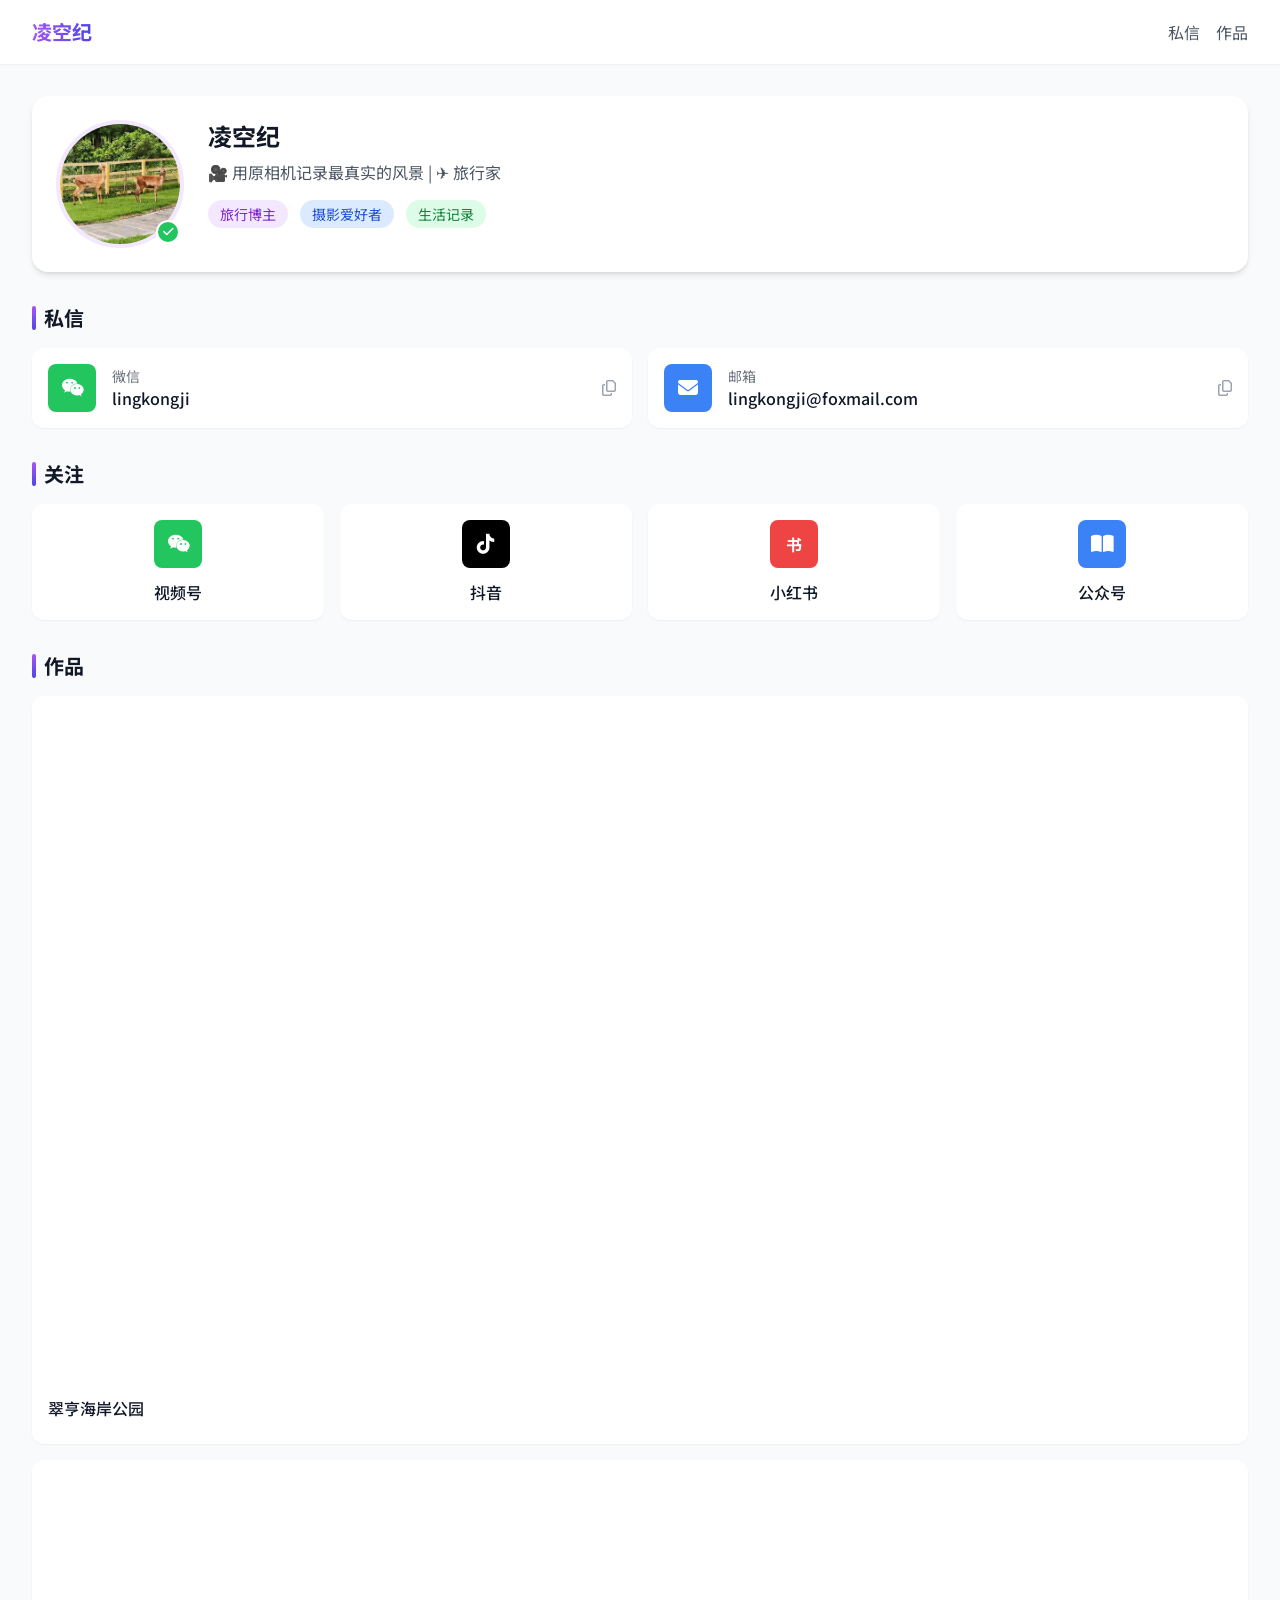
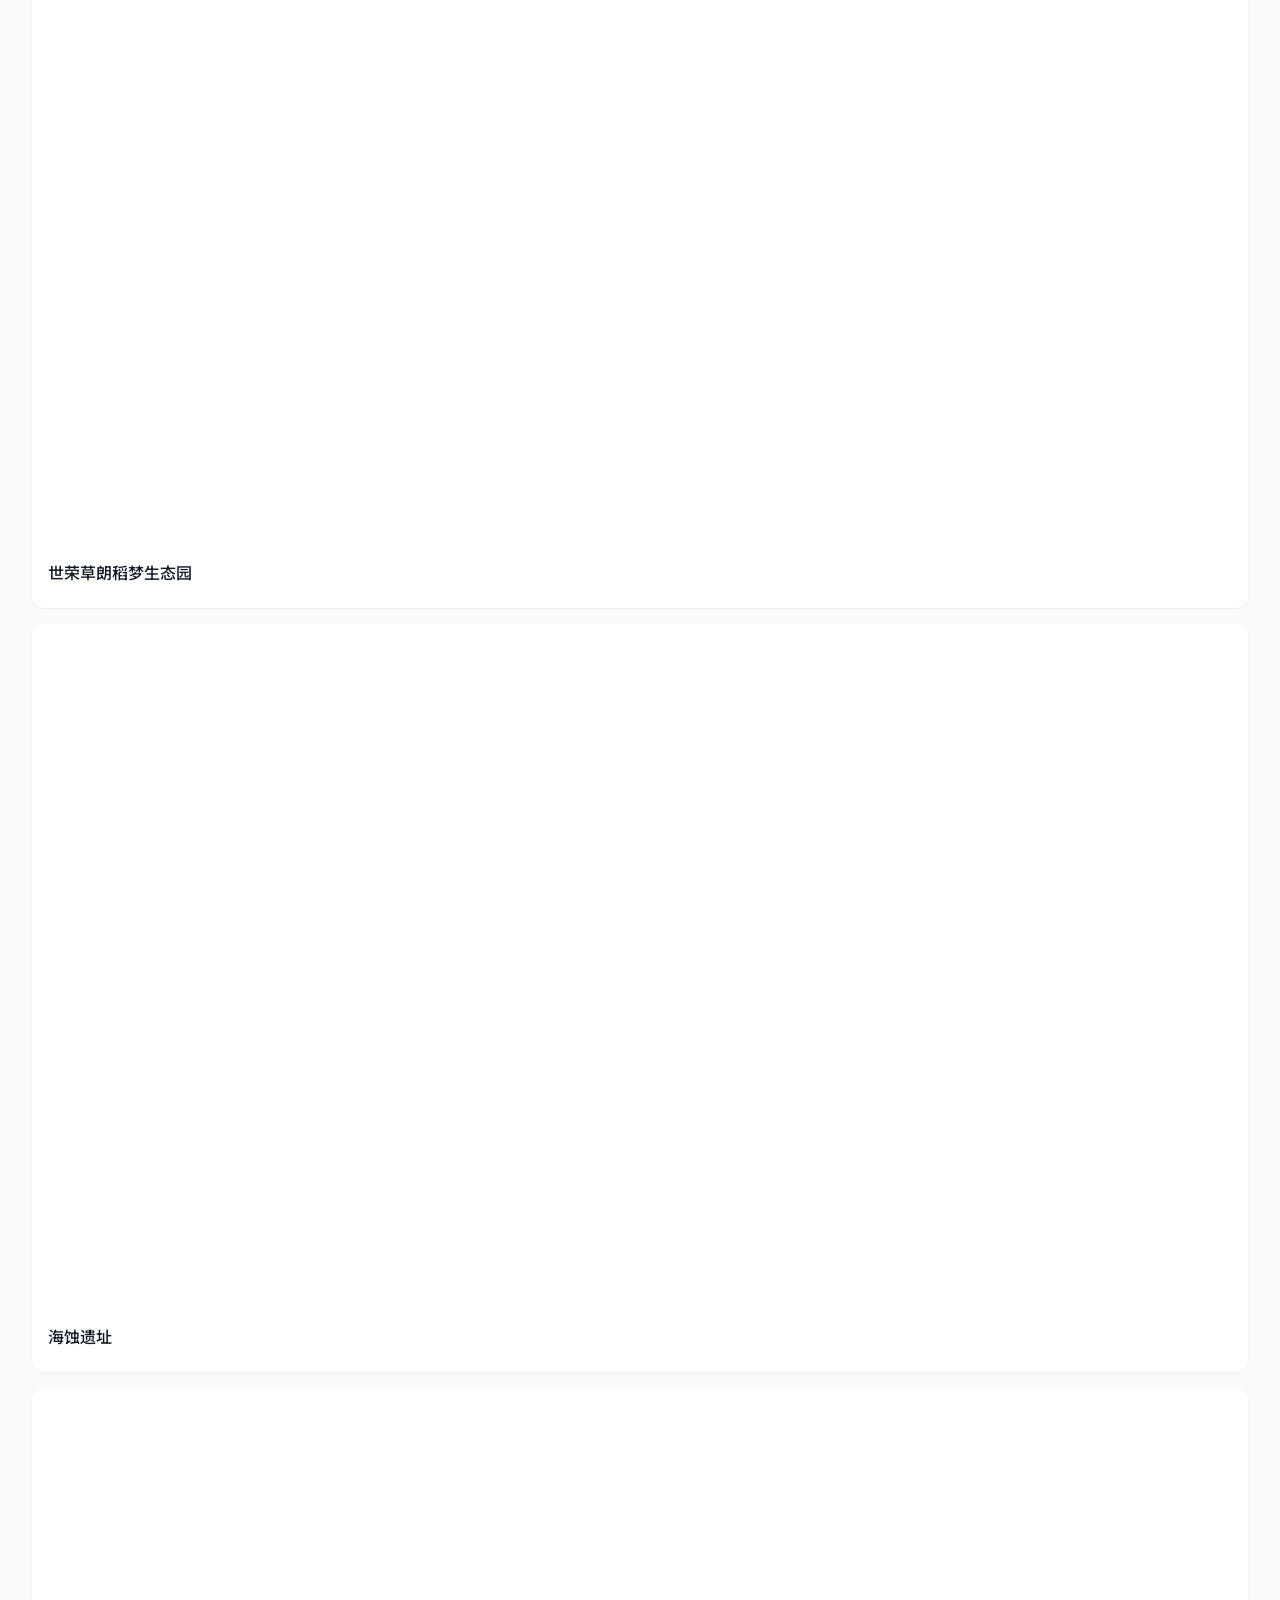
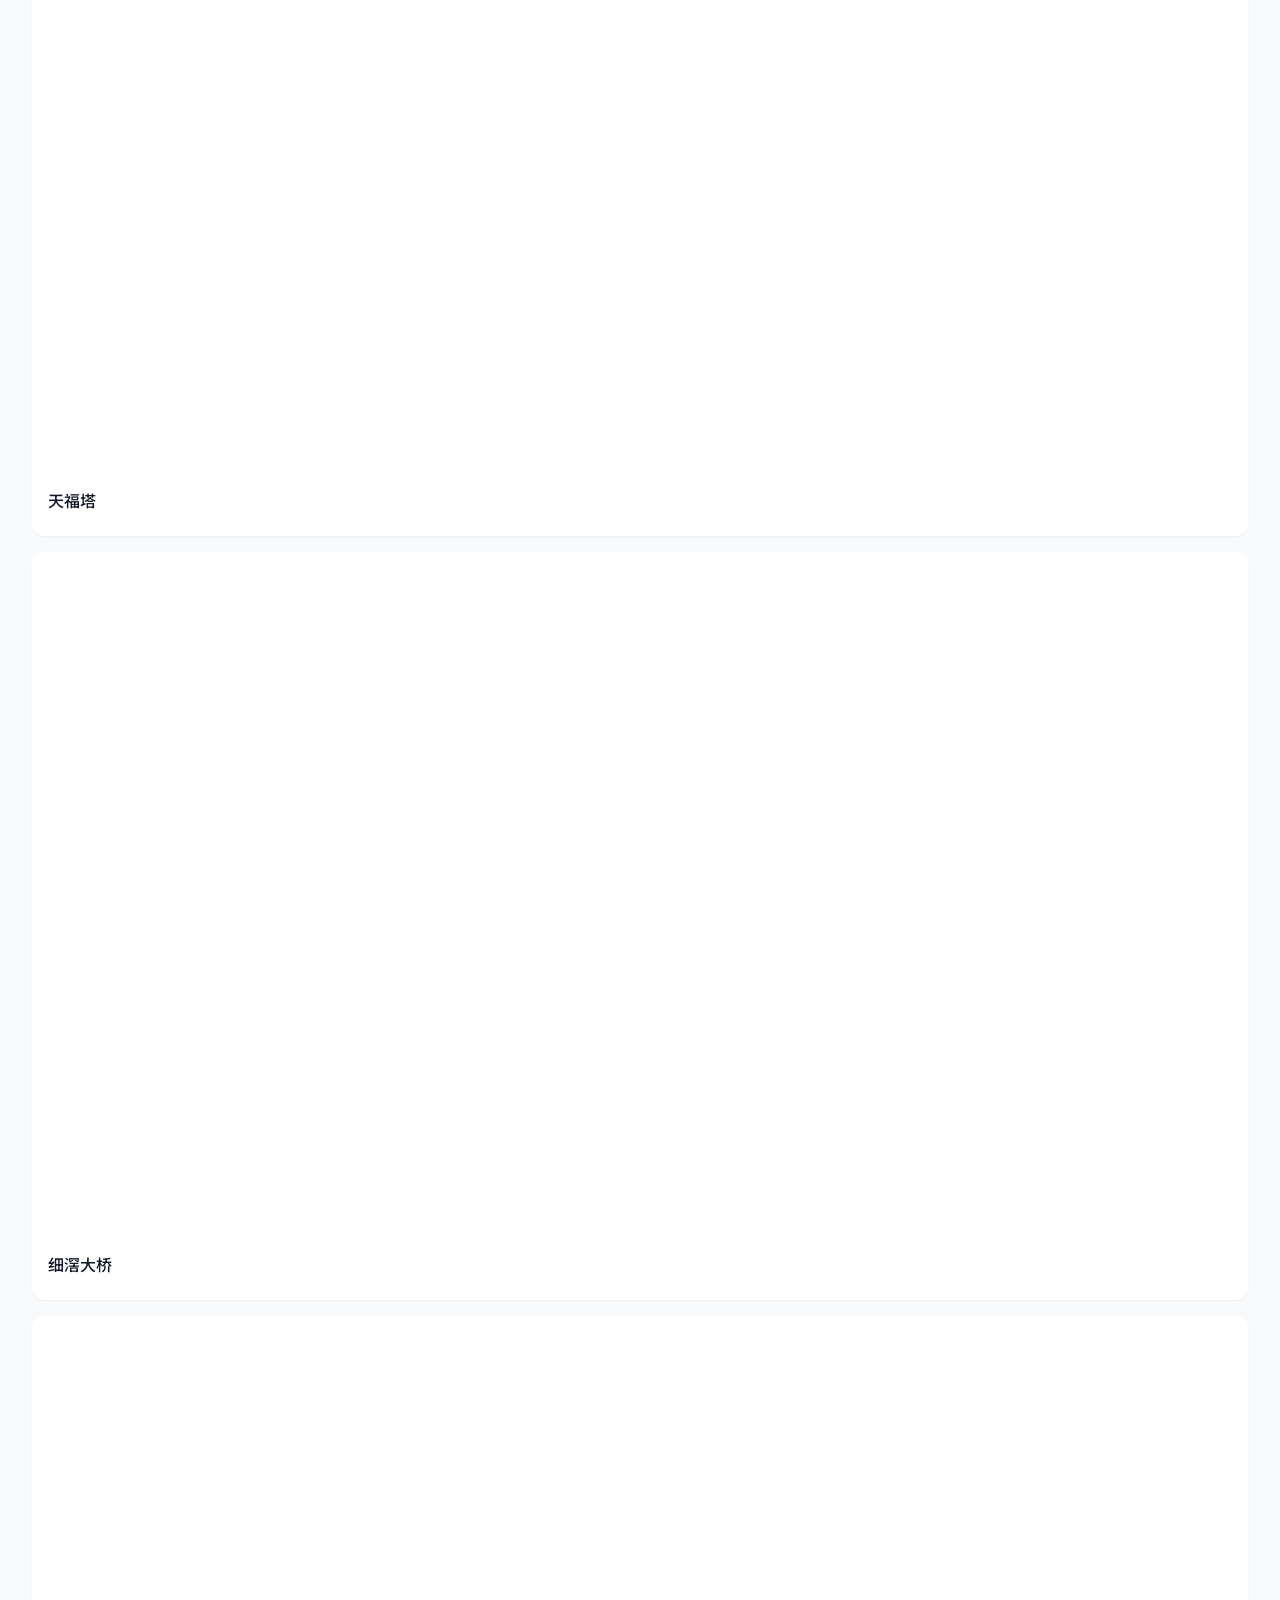
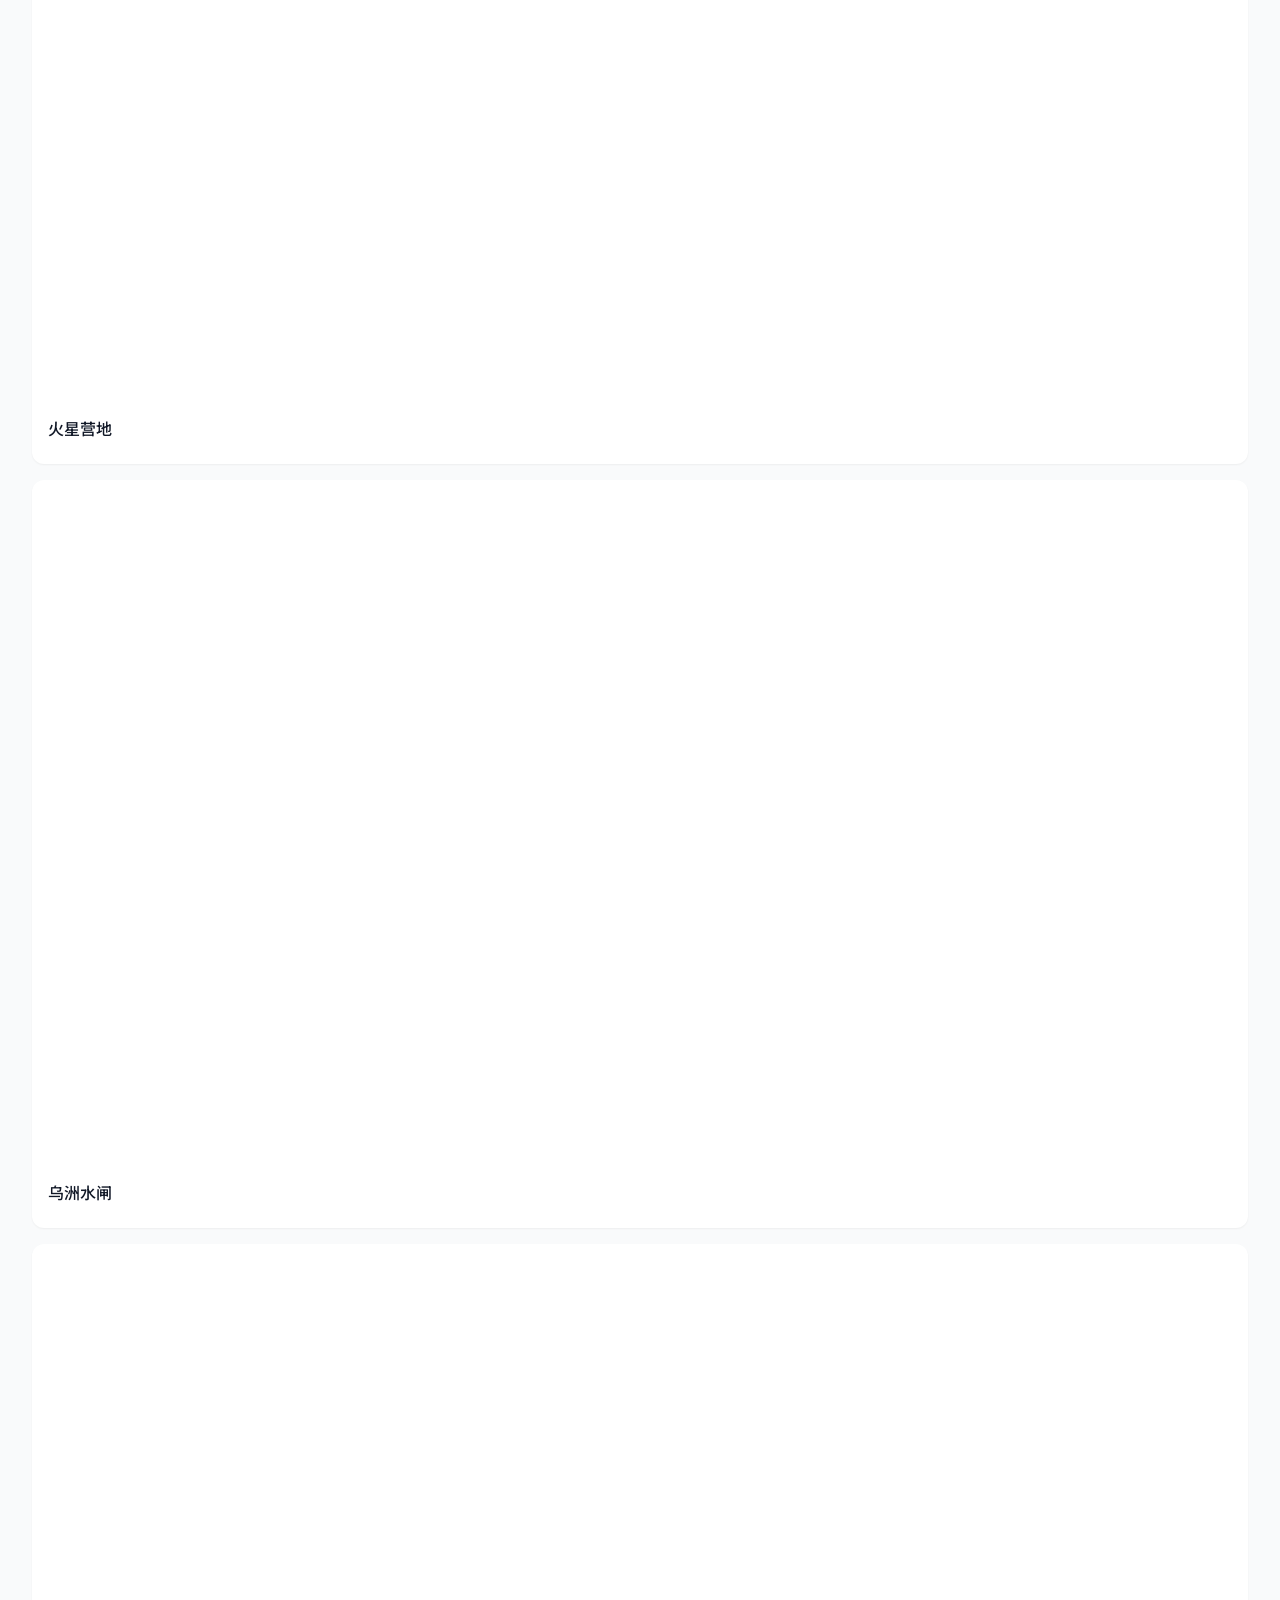
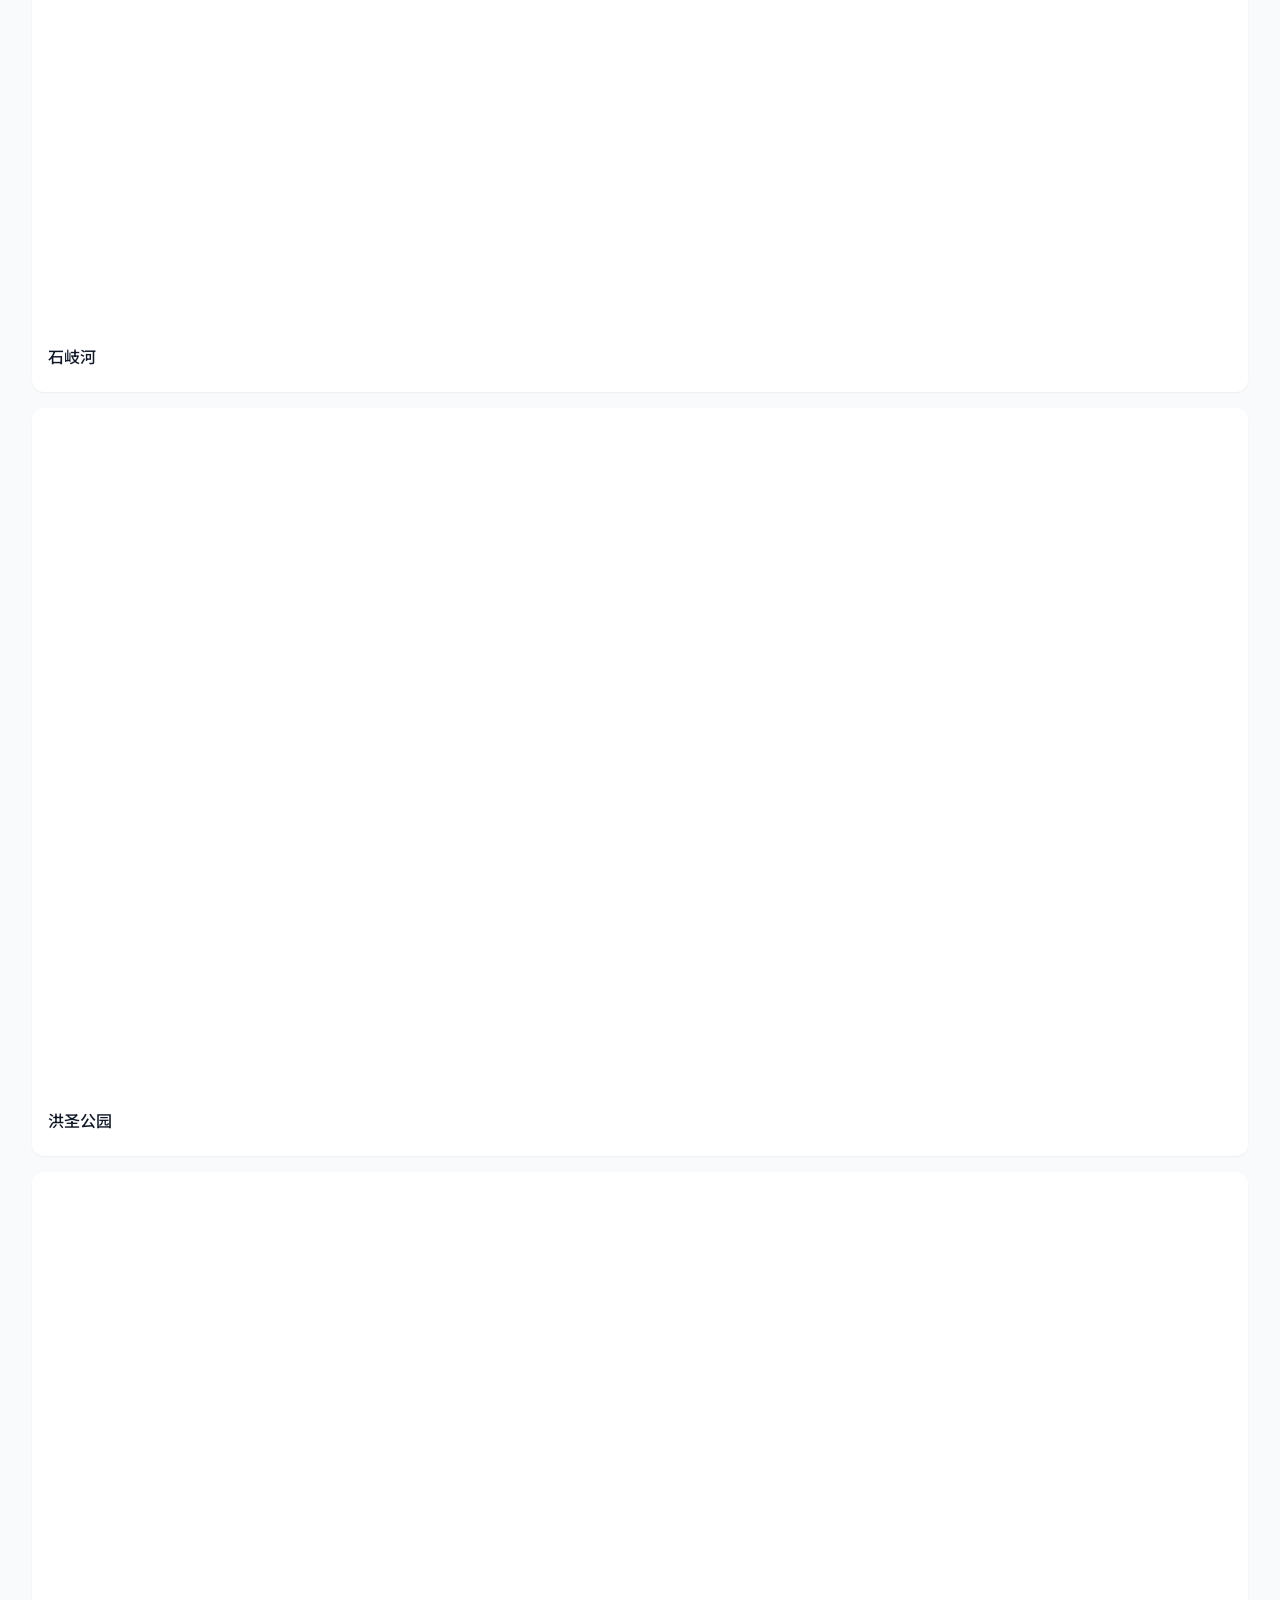
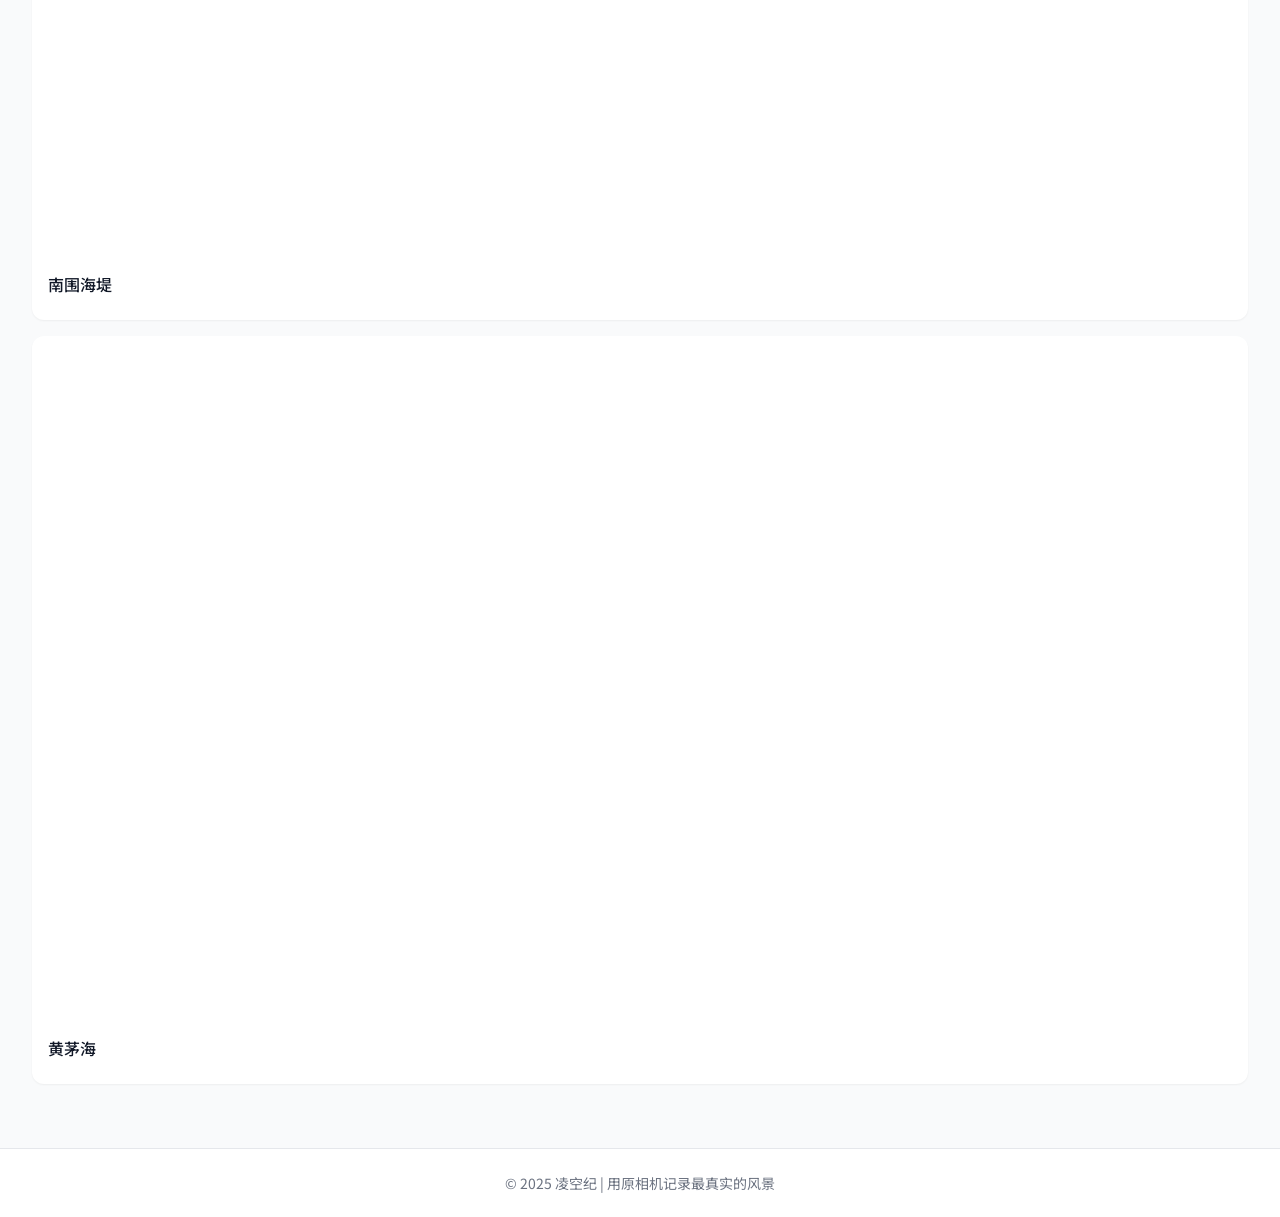
==== commit 8b398e26: "Auto deploy: SSG build from 2026-07-08 04:55:57" ====
--- a/index.html
+++ b/index.html
@@ -26,13 +26,13 @@
             }
           </script>
 <link rel="stylesheet" href="https://cdnjs.cloudflare.com/ajax/libs/font-awesome/6.5.1/css/all.min.css">
-<link rel="stylesheet" href="/_nuxt/entry.iZu-L9ZR.css" crossorigin>
+<link rel="stylesheet" href="/_nuxt/entry.CN5NUBov.css" crossorigin>
 <link rel="preload" as="style" href="https://fonts.googleapis.com/css2?family=Noto+Sans+SC:wght@400;500;700&display=swap" data-hid="gf-preload">
-<link rel="modulepreload" as="script" crossorigin href="/_nuxt/BleRdPbU.js">
-<script type="module" src="/_nuxt/BleRdPbU.js" crossorigin></script>
+<link rel="modulepreload" as="script" crossorigin href="/_nuxt/BmWuD4DT.js">
+<script type="module" src="/_nuxt/BmWuD4DT.js" crossorigin></script>
 <link rel="dns-prefetch" href="https://fonts.gstatic.com/" data-hid="gf-prefetch">
 <meta name="description" content="凌空纪 - 用原相机记录最真实的风景 | 旅行博主">
 <meta name="referrer" content="no-referrer-when-downgrade">
 <link rel="icon" href="/avatar.ico" type="image/x-icon">
-<script id="unhead:payload" type="application/json">{"title":"凌空纪 | 用原相机记录最真实的风景"}</script></head><body><noscript><link rel="stylesheet" href="https://fonts.googleapis.com/css2?family=Noto+Sans+SC:wght@400;500;700&display=swap"></noscript><!--teleport start anchor--><!----><!--teleport anchor--><!--teleport start anchor--><!----><!--teleport anchor--><div id="__nuxt"><div data-v-56faf758><!--[--><title data-v-56faf758>凌空纪 | 用原相机记录最真实的风景</title><meta name="robots" content="index, follow, noarchive" data-v-56faf758><!--]--><nav class="bg-white shadow-sm sticky top-0 z-50" data-v-56faf758><div class="max-w-5xl mx-auto px-4 sm:px-6 lg:px-8" data-v-56faf758><div class="flex justify-between h-16" data-v-56faf758><div class="flex items-center" data-v-56faf758><span class="text-xl font-bold gradient-text" data-v-56faf758>凌空纪</span></div><div class="flex items-center space-x-4" data-v-56faf758><a href="#contact" class="text-gray-600 hover:text-purple-600 transition" data-v-56faf758>私信</a><a href="#works" class="text-gray-600 hover:text-purple-600 transition" data-v-56faf758>作品</a></div></div></div></nav><main class="max-w-5xl mx-auto px-4 sm:px-6 lg:px-8 py-8" data-v-56faf758><section class="bg-white rounded-2xl shadow-md p-6 mb-8" data-v-56faf758><div class="flex flex-col md:flex-row items-center md:items-start gap-6" data-v-56faf758><div class="relative" data-v-56faf758><img data-nuxt-img srcset="/_ipx/_/avatar.jpg 1x, /_ipx/_/avatar.jpg 2x" onerror="this.setAttribute(&#39;data-error&#39;, 1)" alt="头像" class="w-32 h-32 rounded-full object-cover border-4 border-purple-100" src="/_ipx/_/avatar.jpg" data-v-56faf758><div class="absolute bottom-1 right-1 bg-green-500 w-6 h-6 rounded-full border-2 border-white flex items-center justify-center" data-v-56faf758><i class="fas fa-check text-white text-xs" data-v-56faf758></i></div></div><div class="flex-1 text-center md:text-left" data-v-56faf758><h1 class="text-2xl font-bold mb-2" data-v-56faf758>凌空纪</h1><p class="text-gray-600 mb-4" data-v-56faf758>🎥 用原相机记录最真实的风景 | ✈️ 旅行家</p><div class="flex flex-wrap justify-center md:justify-start gap-3" data-v-56faf758><span class="px-3 py-1 bg-purple-100 text-purple-700 rounded-full text-sm" data-v-56faf758>旅行博主</span><span class="px-3 py-1 bg-blue-100 text-blue-700 rounded-full text-sm" data-v-56faf758>摄影爱好者</span><span class="px-3 py-1 bg-green-100 text-green-700 rounded-full text-sm" data-v-56faf758>生活记录</span></div></div></div></section><section id="contact" class="mb-8" data-v-56faf758><h2 class="text-xl font-bold mb-4 flex items-center" data-v-56faf758><span class="w-1 h-6 bg-gradient-to-b from-purple-500 to-indigo-600 rounded mr-2" data-v-56faf758></span> 私信 </h2><div class="grid grid-cols-1 md:grid-cols-2 gap-4" data-v-56faf758><div class="bg-white rounded-xl shadow-sm p-4 card-hover cursor-pointer" data-v-56faf758><div class="flex items-center gap-4" data-v-56faf758><div class="w-12 h-12 rounded-lg bg-green-500 flex items-center justify-center text-white" data-v-56faf758><i class="fab fa-weixin text-xl" data-v-56faf758></i></div><div class="flex-1" data-v-56faf758><div class="text-gray-500 text-sm" data-v-56faf758>微信</div><div class="font-medium" data-v-56faf758>q-_-oO</div></div><i class="far fa-copy text-gray-400" data-v-56faf758></i></div></div><div class="bg-white rounded-xl shadow-sm p-4 card-hover cursor-pointer" data-v-56faf758><div class="flex items-center gap-4" data-v-56faf758><div class="w-12 h-12 rounded-lg bg-blue-500 flex items-center justify-center text-white" data-v-56faf758><i class="fas fa-envelope text-xl" data-v-56faf758></i></div><div class="flex-1" data-v-56faf758><div class="text-gray-500 text-sm" data-v-56faf758>邮箱</div><div class="font-medium" data-v-56faf758>lingkongji@foxmail.com</div></div><i class="far fa-copy text-gray-400" data-v-56faf758></i></div></div></div></section><section class="mb-8" data-v-56faf758><h2 class="text-xl font-bold mb-4 flex items-center" data-v-56faf758><span class="w-1 h-6 bg-gradient-to-b from-purple-500 to-indigo-600 rounded mr-2" data-v-56faf758></span> 关注 </h2><div class="grid grid-cols-2 md:grid-cols-4 gap-4" data-v-56faf758><button class="bg-white rounded-xl shadow-sm p-4 card-hover flex flex-col items-center w-full" data-v-56faf758><div class="w-12 h-12 rounded-lg bg-green-500 flex items-center justify-center text-white mb-3" data-v-56faf758><i class="fab fa-weixin text-xl" data-v-56faf758></i></div><div class="font-medium" data-v-56faf758>视频号</div></button><a href="https://v.douyin.com/pP9XcauuibU" class="bg-white rounded-xl shadow-sm p-4 card-hover flex flex-col items-center" data-v-56faf758><div class="w-12 h-12 rounded-lg bg-black flex items-center justify-center text-white mb-3" data-v-56faf758><i class="fab fa-tiktok text-xl" data-v-56faf758></i></div><div class="font-medium" data-v-56faf758>抖音</div></a><a href="https://v.kuaishou.com/f/YeQzV2r47" class="bg-white rounded-xl shadow-sm p-4 card-hover flex flex-col items-center" data-v-56faf758><div class="w-12 h-12 rounded-lg bg-orange-500 flex items-center justify-center text-white mb-3" data-v-56faf758><i class="fas fa-video text-xl" data-v-56faf758></i></div><div class="font-medium" data-v-56faf758>快手</div></a><a href="https://xhslink.com/m/8OOuBfRCATQ" class="bg-white rounded-xl shadow-sm p-4 card-hover flex flex-col items-center" data-v-56faf758><div class="w-12 h-12 rounded-lg bg-red-500 flex items-center justify-center text-white mb-3" data-v-56faf758><span class="font-bold" data-v-56faf758>书</span></div><div class="font-medium" data-v-56faf758>小红书</div></a><button class="bg-white rounded-xl shadow-sm p-4 card-hover flex flex-col items-center w-full" data-v-56faf758><div class="w-12 h-12 rounded-lg bg-blue-500 flex items-center justify-center text-white mb-3" data-v-56faf758><i class="fas fa-book-open text-xl" data-v-56faf758></i></div><div class="font-medium" data-v-56faf758>公众号</div></button></div></section><section id="works" class="mb-8" data-v-56faf758><h2 class="text-xl font-bold mb-4 flex items-center" data-v-56faf758><span class="w-1 h-6 bg-gradient-to-b from-purple-500 to-indigo-600 rounded mr-2" data-v-56faf758></span> 作品 </h2><div class="works-grid gap-4" data-v-56faf758><!--[--><div class="bg-white rounded-xl shadow-sm overflow-hidden card-hover" data-v-56faf758><div class="video-container"><iframe src="https://open.douyin.com/player/video?vid=7627733585167961350&amp;autoplay=0" frameborder="0" scrolling="no" allowfullscreen class="w-full h-full" sandbox="allow-scripts allow-same-origin allow-popups" loading="lazy" referrerpolicy="no-referrer" title="抖音视频播放器" style="--iframe-scale:1;"></iframe></div><div class="p-4"><h3 class="font-medium mb-2">翠亨海岸公园</h3><div class="flex items-center gap-4 text-gray-500 text-sm"><!----><!----></div></div></div><div class="bg-white rounded-xl shadow-sm overflow-hidden card-hover" data-v-56faf758><div class="video-container"><iframe src="https://open.douyin.com/player/video?vid=7604456518175526185&amp;autoplay=0" frameborder="0" scrolling="no" allowfullscreen class="w-full h-full" sandbox="allow-scripts allow-same-origin allow-popups" loading="lazy" referrerpolicy="no-referrer" title="抖音视频播放器" style="--iframe-scale:1;"></iframe></div><div class="p-4"><h3 class="font-medium mb-2">世荣草朗稻梦生态园</h3><div class="flex items-center gap-4 text-gray-500 text-sm"><!----><!----></div></div></div><div class="bg-white rounded-xl shadow-sm overflow-hidden card-hover" data-v-56faf758><div class="video-container"><iframe src="https://open.douyin.com/player/video?vid=7648472670173941043&amp;autoplay=0" frameborder="0" scrolling="no" allowfullscreen class="w-full h-full" sandbox="allow-scripts allow-same-origin allow-popups" loading="lazy" referrerpolicy="no-referrer" title="抖音视频播放器" style="--iframe-scale:1;"></iframe></div><div class="p-4"><h3 class="font-medium mb-2">细滘大桥</h3><div class="flex items-center gap-4 text-gray-500 text-sm"><!----><!----></div></div></div><div class="bg-white rounded-xl shadow-sm overflow-hidden card-hover" data-v-56faf758><div class="video-container"><iframe src="https://open.douyin.com/player/video?vid=7647807189112851721&amp;autoplay=0" frameborder="0" scrolling="no" allowfullscreen class="w-full h-full" sandbox="allow-scripts allow-same-origin allow-popups" loading="lazy" referrerpolicy="no-referrer" title="抖音视频播放器" style="--iframe-scale:1;"></iframe></div><div class="p-4"><h3 class="font-medium mb-2">火星营地</h3><div class="flex items-center gap-4 text-gray-500 text-sm"><!----><!----></div></div></div><div class="bg-white rounded-xl shadow-sm overflow-hidden card-hover" data-v-56faf758><div class="video-container"><iframe src="https://open.douyin.com/player/video?vid=7644459484105936166&amp;autoplay=0" frameborder="0" scrolling="no" allowfullscreen class="w-full h-full" sandbox="allow-scripts allow-same-origin allow-popups" loading="lazy" referrerpolicy="no-referrer" title="抖音视频播放器" style="--iframe-scale:1;"></iframe></div><div class="p-4"><h3 class="font-medium mb-2">乌洲水闸</h3><div class="flex items-center gap-4 text-gray-500 text-sm"><!----><!----></div></div></div><div class="bg-white rounded-xl shadow-sm overflow-hidden card-hover" data-v-56faf758><div class="video-container"><iframe src="https://open.douyin.com/player/video?vid=7628822679298067754&amp;autoplay=0" frameborder="0" scrolling="no" allowfullscreen class="w-full h-full" sandbox="allow-scripts allow-same-origin allow-popups" loading="lazy" referrerpolicy="no-referrer" title="抖音视频播放器" style="--iframe-scale:1;"></iframe></div><div class="p-4"><h3 class="font-medium mb-2">石岐河</h3><div class="flex items-center gap-4 text-gray-500 text-sm"><!----><!----></div></div></div><div class="bg-white rounded-xl shadow-sm overflow-hidden card-hover" data-v-56faf758><div class="video-container"><iframe src="https://open.douyin.com/player/video?vid=7625848802552974642&amp;autoplay=0" frameborder="0" scrolling="no" allowfullscreen class="w-full h-full" sandbox="allow-scripts allow-same-origin allow-popups" loading="lazy" referrerpolicy="no-referrer" title="抖音视频播放器" style="--iframe-scale:1;"></iframe></div><div class="p-4"><h3 class="font-medium mb-2">洪圣公园</h3><div class="flex items-center gap-4 text-gray-500 text-sm"><!----><!----></div></div></div><div class="bg-white rounded-xl shadow-sm overflow-hidden card-hover" data-v-56faf758><div class="video-container"><iframe src="https://open.douyin.com/player/video?vid=7570963119699283234&amp;autoplay=0" frameborder="0" scrolling="no" allowfullscreen class="w-full h-full" sandbox="allow-scripts allow-same-origin allow-popups" loading="lazy" referrerpolicy="no-referrer" title="抖音视频播放器" style="--iframe-scale:1;"></iframe></div><div class="p-4"><h3 class="font-medium mb-2">南围海堤</h3><div class="flex items-center gap-4 text-gray-500 text-sm"><!----><!----></div></div></div><div class="bg-white rounded-xl shadow-sm overflow-hidden card-hover" data-v-56faf758><div class="video-container"><iframe src="https://open.douyin.com/player/video?vid=7565720964902735138&amp;autoplay=0" frameborder="0" scrolling="no" allowfullscreen class="w-full h-full" sandbox="allow-scripts allow-same-origin allow-popups" loading="lazy" referrerpolicy="no-referrer" title="抖音视频播放器" style="--iframe-scale:1;"></iframe></div><div class="p-4"><h3 class="font-medium mb-2">黄茅海</h3><div class="flex items-center gap-4 text-gray-500 text-sm"><!----><!----></div></div></div><!--]--></div></section></main><footer class="bg-white border-t border-gray-200 py-6" data-v-56faf758><div class="max-w-5xl mx-auto px-4 sm:px-6 lg:px-8 text-center text-gray-500 text-sm" data-v-56faf758><p data-v-56faf758>© 2025 凌空纪 | 用原相机记录最真实的风景</p></div></footer><div id="toast" class="fixed top-20 left-1/2 transform -translate-x-1/2 bg-gray-800 text-white px-6 py-2 rounded-full shadow-lg font-medium text-sm hidden z-50 flex items-center gap-2" data-v-56faf758><i class="fas fa-check-circle text-green-400" data-v-56faf758></i><span id="toast-msg" data-v-56faf758>已复制</span></div><!--teleport start--><!--teleport end--><!--teleport start--><!--teleport end--></div></div><div id="teleports"></div><script>window.__NUXT__={};window.__NUXT__.config={public:{apiBase:""},app:{baseURL:"/",buildId:"667c8119-6b41-46d8-be44-ed2aefb37a85",buildAssetsDir:"/_nuxt/",cdnURL:""}}</script>
-<script type="application/json" data-nuxt-data="nuxt-app" data-ssr="true" id="__NUXT_DATA__">[["ShallowReactive",1],{"prerenderedAt":2,"data":3,"state":33,"once":35,"_errors":36,"serverRendered":39,"path":40},1783256663170,["ShallowReactive",4],{"works":5},[6,9,12,15,18,21,24,27,30],{"id":7,"title":8},"7627733585167961350","翠亨海岸公园",{"id":10,"title":11},"7604456518175526185","世荣草朗稻梦生态园",{"id":13,"title":14},"7648472670173941043","细滘大桥",{"id":16,"title":17},"7647807189112851721","火星营地",{"id":19,"title":20},"7644459484105936166","乌洲水闸",{"id":22,"title":23},"7628822679298067754","石岐河",{"id":25,"title":26},"7625848802552974642","洪圣公园",{"id":28,"title":29},"7570963119699283234","南围海堤",{"id":31,"title":32},"7565720964902735138","黄茅海",["Reactive",34],{},["Set"],["ShallowReactive",37],{"works":38},null,true,"\u002F"]</script></body></html>+<script id="unhead:payload" type="application/json">{"title":"凌空纪 | 用原相机记录最真实的风景"}</script></head><body><noscript><link rel="stylesheet" href="https://fonts.googleapis.com/css2?family=Noto+Sans+SC:wght@400;500;700&display=swap"></noscript><!--teleport start anchor--><!----><!--teleport anchor--><!--teleport start anchor--><!----><!--teleport anchor--><div id="__nuxt"><div data-v-a34cc89b><!--[--><title data-v-a34cc89b>凌空纪 | 用原相机记录最真实的风景</title><meta name="robots" content="index, follow, noarchive" data-v-a34cc89b><!--]--><nav class="bg-white shadow-sm sticky top-0 z-50" data-v-a34cc89b><div class="max-w-5xl mx-auto px-4 sm:px-6 lg:px-8" data-v-a34cc89b><div class="flex justify-between h-16" data-v-a34cc89b><div class="flex items-center" data-v-a34cc89b><span class="text-xl font-bold gradient-text" data-v-a34cc89b>凌空纪</span></div><div class="flex items-center space-x-4" data-v-a34cc89b><a href="#contact" class="text-gray-600 hover:text-purple-600 transition" data-v-a34cc89b>私信</a><a href="#works" class="text-gray-600 hover:text-purple-600 transition" data-v-a34cc89b>作品</a></div></div></div></nav><main class="max-w-5xl mx-auto px-4 sm:px-6 lg:px-8 py-8" data-v-a34cc89b><section class="bg-white rounded-2xl shadow-md p-6 mb-8" data-v-a34cc89b><div class="flex flex-col md:flex-row items-center md:items-start gap-6" data-v-a34cc89b><div class="relative" data-v-a34cc89b><img data-nuxt-img srcset="/_ipx/_/avatar.jpg 1x, /_ipx/_/avatar.jpg 2x" onerror="this.setAttribute(&#39;data-error&#39;, 1)" alt="头像" class="w-32 h-32 rounded-full object-cover border-4 border-purple-100" src="/_ipx/_/avatar.jpg" data-v-a34cc89b><div class="absolute bottom-1 right-1 bg-green-500 w-6 h-6 rounded-full border-2 border-white flex items-center justify-center" data-v-a34cc89b><i class="fas fa-check text-white text-xs" data-v-a34cc89b></i></div></div><div class="flex-1 text-center md:text-left" data-v-a34cc89b><h1 class="text-2xl font-bold mb-2" data-v-a34cc89b>凌空纪</h1><p class="text-gray-600 mb-4" data-v-a34cc89b>🎥 用原相机记录最真实的风景 | ✈️ 旅行家</p><div class="flex flex-wrap justify-center md:justify-start gap-3" data-v-a34cc89b><span class="px-3 py-1 bg-purple-100 text-purple-700 rounded-full text-sm" data-v-a34cc89b>旅行博主</span><span class="px-3 py-1 bg-blue-100 text-blue-700 rounded-full text-sm" data-v-a34cc89b>摄影爱好者</span><span class="px-3 py-1 bg-green-100 text-green-700 rounded-full text-sm" data-v-a34cc89b>生活记录</span></div></div></div></section><section id="contact" class="mb-8" data-v-a34cc89b><h2 class="text-xl font-bold mb-4 flex items-center" data-v-a34cc89b><span class="w-1 h-6 bg-gradient-to-b from-purple-500 to-indigo-600 rounded mr-2" data-v-a34cc89b></span> 私信 </h2><div class="grid grid-cols-1 md:grid-cols-2 gap-4" data-v-a34cc89b><div class="bg-white rounded-xl shadow-sm p-4 card-hover cursor-pointer" data-v-a34cc89b><div class="flex items-center gap-4" data-v-a34cc89b><div class="w-12 h-12 rounded-lg bg-green-500 flex items-center justify-center text-white" data-v-a34cc89b><i class="fab fa-weixin text-xl" data-v-a34cc89b></i></div><div class="flex-1" data-v-a34cc89b><div class="text-gray-500 text-sm" data-v-a34cc89b>微信</div><div class="font-medium" data-v-a34cc89b>lingkongji</div></div><i class="far fa-copy text-gray-400" data-v-a34cc89b></i></div></div><div class="bg-white rounded-xl shadow-sm p-4 card-hover cursor-pointer" data-v-a34cc89b><div class="flex items-center gap-4" data-v-a34cc89b><div class="w-12 h-12 rounded-lg bg-blue-500 flex items-center justify-center text-white" data-v-a34cc89b><i class="fas fa-envelope text-xl" data-v-a34cc89b></i></div><div class="flex-1" data-v-a34cc89b><div class="text-gray-500 text-sm" data-v-a34cc89b>邮箱</div><div class="font-medium" data-v-a34cc89b>lingkongji@foxmail.com</div></div><i class="far fa-copy text-gray-400" data-v-a34cc89b></i></div></div></div></section><section class="mb-8" data-v-a34cc89b><h2 class="text-xl font-bold mb-4 flex items-center" data-v-a34cc89b><span class="w-1 h-6 bg-gradient-to-b from-purple-500 to-indigo-600 rounded mr-2" data-v-a34cc89b></span> 关注 </h2><div class="grid grid-cols-2 md:grid-cols-4 gap-4" data-v-a34cc89b><button class="bg-white rounded-xl shadow-sm p-4 card-hover flex flex-col items-center w-full" data-v-a34cc89b><div class="w-12 h-12 rounded-lg bg-green-500 flex items-center justify-center text-white mb-3" data-v-a34cc89b><i class="fab fa-weixin text-xl" data-v-a34cc89b></i></div><div class="font-medium" data-v-a34cc89b>视频号</div></button><a href="https://v.douyin.com/pP9XcauuibU" class="bg-white rounded-xl shadow-sm p-4 card-hover flex flex-col items-center" data-v-a34cc89b><div class="w-12 h-12 rounded-lg bg-black flex items-center justify-center text-white mb-3" data-v-a34cc89b><i class="fab fa-tiktok text-xl" data-v-a34cc89b></i></div><div class="font-medium" data-v-a34cc89b>抖音</div></a><a href="https://xhslink.com/m/8OOuBfRCATQ" class="bg-white rounded-xl shadow-sm p-4 card-hover flex flex-col items-center" data-v-a34cc89b><div class="w-12 h-12 rounded-lg bg-red-500 flex items-center justify-center text-white mb-3" data-v-a34cc89b><span class="font-bold" data-v-a34cc89b>书</span></div><div class="font-medium" data-v-a34cc89b>小红书</div></a><button class="bg-white rounded-xl shadow-sm p-4 card-hover flex flex-col items-center w-full" data-v-a34cc89b><div class="w-12 h-12 rounded-lg bg-blue-500 flex items-center justify-center text-white mb-3" data-v-a34cc89b><i class="fas fa-book-open text-xl" data-v-a34cc89b></i></div><div class="font-medium" data-v-a34cc89b>公众号</div></button></div></section><section id="works" class="mb-8" data-v-a34cc89b><h2 class="text-xl font-bold mb-4 flex items-center" data-v-a34cc89b><span class="w-1 h-6 bg-gradient-to-b from-purple-500 to-indigo-600 rounded mr-2" data-v-a34cc89b></span> 作品 </h2><div class="works-grid gap-4" data-v-a34cc89b><!--[--><div class="bg-white rounded-xl shadow-sm overflow-hidden card-hover" data-v-a34cc89b><div class="video-container"><iframe src="https://open.douyin.com/player/video?vid=7627733585167961350&amp;autoplay=0" frameborder="0" scrolling="no" allowfullscreen class="w-full h-full" sandbox="allow-scripts allow-same-origin allow-popups" loading="lazy" referrerpolicy="no-referrer" title="抖音视频播放器" style="--iframe-scale:1;"></iframe></div><div class="p-4"><h3 class="font-medium mb-2">翠亨海岸公园</h3><div class="flex items-center gap-4 text-gray-500 text-sm"><!----><!----></div></div></div><div class="bg-white rounded-xl shadow-sm overflow-hidden card-hover" data-v-a34cc89b><div class="video-container"><iframe src="https://open.douyin.com/player/video?vid=7604456518175526185&amp;autoplay=0" frameborder="0" scrolling="no" allowfullscreen class="w-full h-full" sandbox="allow-scripts allow-same-origin allow-popups" loading="lazy" referrerpolicy="no-referrer" title="抖音视频播放器" style="--iframe-scale:1;"></iframe></div><div class="p-4"><h3 class="font-medium mb-2">世荣草朗稻梦生态园</h3><div class="flex items-center gap-4 text-gray-500 text-sm"><!----><!----></div></div></div><div class="bg-white rounded-xl shadow-sm overflow-hidden card-hover" data-v-a34cc89b><div class="video-container"><iframe src="https://open.douyin.com/player/video?vid=7658907261548498203&amp;autoplay=0" frameborder="0" scrolling="no" allowfullscreen class="w-full h-full" sandbox="allow-scripts allow-same-origin allow-popups" loading="lazy" referrerpolicy="no-referrer" title="抖音视频播放器" style="--iframe-scale:1;"></iframe></div><div class="p-4"><h3 class="font-medium mb-2">海蚀遗址</h3><div class="flex items-center gap-4 text-gray-500 text-sm"><!----><!----></div></div></div><div class="bg-white rounded-xl shadow-sm overflow-hidden card-hover" data-v-a34cc89b><div class="video-container"><iframe src="https://open.douyin.com/player/video?vid=7657398396201749814&amp;autoplay=0" frameborder="0" scrolling="no" allowfullscreen class="w-full h-full" sandbox="allow-scripts allow-same-origin allow-popups" loading="lazy" referrerpolicy="no-referrer" title="抖音视频播放器" style="--iframe-scale:1;"></iframe></div><div class="p-4"><h3 class="font-medium mb-2">天福塔</h3><div class="flex items-center gap-4 text-gray-500 text-sm"><!----><!----></div></div></div><div class="bg-white rounded-xl shadow-sm overflow-hidden card-hover" data-v-a34cc89b><div class="video-container"><iframe src="https://open.douyin.com/player/video?vid=7648472670173941043&amp;autoplay=0" frameborder="0" scrolling="no" allowfullscreen class="w-full h-full" sandbox="allow-scripts allow-same-origin allow-popups" loading="lazy" referrerpolicy="no-referrer" title="抖音视频播放器" style="--iframe-scale:1;"></iframe></div><div class="p-4"><h3 class="font-medium mb-2">细滘大桥</h3><div class="flex items-center gap-4 text-gray-500 text-sm"><!----><!----></div></div></div><div class="bg-white rounded-xl shadow-sm overflow-hidden card-hover" data-v-a34cc89b><div class="video-container"><iframe src="https://open.douyin.com/player/video?vid=7647807189112851721&amp;autoplay=0" frameborder="0" scrolling="no" allowfullscreen class="w-full h-full" sandbox="allow-scripts allow-same-origin allow-popups" loading="lazy" referrerpolicy="no-referrer" title="抖音视频播放器" style="--iframe-scale:1;"></iframe></div><div class="p-4"><h3 class="font-medium mb-2">火星营地</h3><div class="flex items-center gap-4 text-gray-500 text-sm"><!----><!----></div></div></div><div class="bg-white rounded-xl shadow-sm overflow-hidden card-hover" data-v-a34cc89b><div class="video-container"><iframe src="https://open.douyin.com/player/video?vid=7644459484105936166&amp;autoplay=0" frameborder="0" scrolling="no" allowfullscreen class="w-full h-full" sandbox="allow-scripts allow-same-origin allow-popups" loading="lazy" referrerpolicy="no-referrer" title="抖音视频播放器" style="--iframe-scale:1;"></iframe></div><div class="p-4"><h3 class="font-medium mb-2">乌洲水闸</h3><div class="flex items-center gap-4 text-gray-500 text-sm"><!----><!----></div></div></div><div class="bg-white rounded-xl shadow-sm overflow-hidden card-hover" data-v-a34cc89b><div class="video-container"><iframe src="https://open.douyin.com/player/video?vid=7628822679298067754&amp;autoplay=0" frameborder="0" scrolling="no" allowfullscreen class="w-full h-full" sandbox="allow-scripts allow-same-origin allow-popups" loading="lazy" referrerpolicy="no-referrer" title="抖音视频播放器" style="--iframe-scale:1;"></iframe></div><div class="p-4"><h3 class="font-medium mb-2">石岐河</h3><div class="flex items-center gap-4 text-gray-500 text-sm"><!----><!----></div></div></div><div class="bg-white rounded-xl shadow-sm overflow-hidden card-hover" data-v-a34cc89b><div class="video-container"><iframe src="https://open.douyin.com/player/video?vid=7625848802552974642&amp;autoplay=0" frameborder="0" scrolling="no" allowfullscreen class="w-full h-full" sandbox="allow-scripts allow-same-origin allow-popups" loading="lazy" referrerpolicy="no-referrer" title="抖音视频播放器" style="--iframe-scale:1;"></iframe></div><div class="p-4"><h3 class="font-medium mb-2">洪圣公园</h3><div class="flex items-center gap-4 text-gray-500 text-sm"><!----><!----></div></div></div><div class="bg-white rounded-xl shadow-sm overflow-hidden card-hover" data-v-a34cc89b><div class="video-container"><iframe src="https://open.douyin.com/player/video?vid=7570963119699283234&amp;autoplay=0" frameborder="0" scrolling="no" allowfullscreen class="w-full h-full" sandbox="allow-scripts allow-same-origin allow-popups" loading="lazy" referrerpolicy="no-referrer" title="抖音视频播放器" style="--iframe-scale:1;"></iframe></div><div class="p-4"><h3 class="font-medium mb-2">南围海堤</h3><div class="flex items-center gap-4 text-gray-500 text-sm"><!----><!----></div></div></div><div class="bg-white rounded-xl shadow-sm overflow-hidden card-hover" data-v-a34cc89b><div class="video-container"><iframe src="https://open.douyin.com/player/video?vid=7565720964902735138&amp;autoplay=0" frameborder="0" scrolling="no" allowfullscreen class="w-full h-full" sandbox="allow-scripts allow-same-origin allow-popups" loading="lazy" referrerpolicy="no-referrer" title="抖音视频播放器" style="--iframe-scale:1;"></iframe></div><div class="p-4"><h3 class="font-medium mb-2">黄茅海</h3><div class="flex items-center gap-4 text-gray-500 text-sm"><!----><!----></div></div></div><!--]--></div></section></main><footer class="bg-white border-t border-gray-200 py-6" data-v-a34cc89b><div class="max-w-5xl mx-auto px-4 sm:px-6 lg:px-8 text-center text-gray-500 text-sm" data-v-a34cc89b><p data-v-a34cc89b>© 2025 凌空纪 | 用原相机记录最真实的风景</p></div></footer><div id="toast" class="fixed top-20 left-1/2 transform -translate-x-1/2 bg-gray-800 text-white px-6 py-2 rounded-full shadow-lg font-medium text-sm hidden z-50 flex items-center gap-2" data-v-a34cc89b><i class="fas fa-check-circle text-green-400" data-v-a34cc89b></i><span id="toast-msg" data-v-a34cc89b>已复制</span></div><!--teleport start--><!--teleport end--><!--teleport start--><!--teleport end--></div></div><div id="teleports"></div><script>window.__NUXT__={};window.__NUXT__.config={public:{apiBase:""},app:{baseURL:"/",buildId:"e5d43f0d-83d0-47b0-a709-40270cd8de94",buildAssetsDir:"/_nuxt/",cdnURL:""}}</script>
+<script type="application/json" data-nuxt-data="nuxt-app" data-ssr="true" id="__NUXT_DATA__">[["ShallowReactive",1],{"prerenderedAt":2,"data":3,"state":39,"once":41,"_errors":42,"serverRendered":45,"path":46},1783486556460,["ShallowReactive",4],{"works":5},[6,9,12,15,18,21,24,27,30,33,36],{"id":7,"title":8},"7627733585167961350","翠亨海岸公园",{"id":10,"title":11},"7604456518175526185","世荣草朗稻梦生态园",{"id":13,"title":14},"7658907261548498203","海蚀遗址",{"id":16,"title":17},"7657398396201749814","天福塔",{"id":19,"title":20},"7648472670173941043","细滘大桥",{"id":22,"title":23},"7647807189112851721","火星营地",{"id":25,"title":26},"7644459484105936166","乌洲水闸",{"id":28,"title":29},"7628822679298067754","石岐河",{"id":31,"title":32},"7625848802552974642","洪圣公园",{"id":34,"title":35},"7570963119699283234","南围海堤",{"id":37,"title":38},"7565720964902735138","黄茅海",["Reactive",40],{},["Set"],["ShallowReactive",43],{"works":44},null,true,"\u002F"]</script></body></html>
--- a/_nuxt/entry.CN5NUBov.css
+++ b/_nuxt/entry.CN5NUBov.css
@@ -0,0 +1 @@
+@import"https://fonts.googleapis.com/css2?family=Noto+Sans+SC:wght@400;500;700&display=swap";*,:after,:before{--tw-border-spacing-x:0;--tw-border-spacing-y:0;--tw-translate-x:0;--tw-translate-y:0;--tw-rotate:0;--tw-skew-x:0;--tw-skew-y:0;--tw-scale-x:1;--tw-scale-y:1;--tw-pan-x: ;--tw-pan-y: ;--tw-pinch-zoom: ;--tw-scroll-snap-strictness:proximity;--tw-gradient-from-position: ;--tw-gradient-via-position: ;--tw-gradient-to-position: ;--tw-ordinal: ;--tw-slashed-zero: ;--tw-numeric-figure: ;--tw-numeric-spacing: ;--tw-numeric-fraction: ;--tw-ring-inset: ;--tw-ring-offset-width:0px;--tw-ring-offset-color:#fff;--tw-ring-color:rgba(59,130,246,.5);--tw-ring-offset-shadow:0 0 #0000;--tw-ring-shadow:0 0 #0000;--tw-shadow:0 0 #0000;--tw-shadow-colored:0 0 #0000;--tw-blur: ;--tw-brightness: ;--tw-contrast: ;--tw-grayscale: ;--tw-hue-rotate: ;--tw-invert: ;--tw-saturate: ;--tw-sepia: ;--tw-drop-shadow: ;--tw-backdrop-blur: ;--tw-backdrop-brightness: ;--tw-backdrop-contrast: ;--tw-backdrop-grayscale: ;--tw-backdrop-hue-rotate: ;--tw-backdrop-invert: ;--tw-backdrop-opacity: ;--tw-backdrop-saturate: ;--tw-backdrop-sepia: ;--tw-contain-size: ;--tw-contain-layout: ;--tw-contain-paint: ;--tw-contain-style: }::backdrop{--tw-border-spacing-x:0;--tw-border-spacing-y:0;--tw-translate-x:0;--tw-translate-y:0;--tw-rotate:0;--tw-skew-x:0;--tw-skew-y:0;--tw-scale-x:1;--tw-scale-y:1;--tw-pan-x: ;--tw-pan-y: ;--tw-pinch-zoom: ;--tw-scroll-snap-strictness:proximity;--tw-gradient-from-position: ;--tw-gradient-via-position: ;--tw-gradient-to-position: ;--tw-ordinal: ;--tw-slashed-zero: ;--tw-numeric-figure: ;--tw-numeric-spacing: ;--tw-numeric-fraction: ;--tw-ring-inset: ;--tw-ring-offset-width:0px;--tw-ring-offset-color:#fff;--tw-ring-color:rgba(59,130,246,.5);--tw-ring-offset-shadow:0 0 #0000;--tw-ring-shadow:0 0 #0000;--tw-shadow:0 0 #0000;--tw-shadow-colored:0 0 #0000;--tw-blur: ;--tw-brightness: ;--tw-contrast: ;--tw-grayscale: ;--tw-hue-rotate: ;--tw-invert: ;--tw-saturate: ;--tw-sepia: ;--tw-drop-shadow: ;--tw-backdrop-blur: ;--tw-backdrop-brightness: ;--tw-backdrop-contrast: ;--tw-backdrop-grayscale: ;--tw-backdrop-hue-rotate: ;--tw-backdrop-invert: ;--tw-backdrop-opacity: ;--tw-backdrop-saturate: ;--tw-backdrop-sepia: ;--tw-contain-size: ;--tw-contain-layout: ;--tw-contain-paint: ;--tw-contain-style: }*,:after,:before{border:0 solid #e5e7eb;box-sizing:border-box}:after,:before{--tw-content:""}:host,html{line-height:1.5;-webkit-text-size-adjust:100%;font-family:Noto Sans SC,sans-serif;font-feature-settings:normal;font-variation-settings:normal;-moz-tab-size:4;-o-tab-size:4;tab-size:4;-webkit-tap-highlight-color:transparent}body{line-height:inherit;margin:0}hr{border-top-width:1px;color:inherit;height:0}abbr:where([title]){-webkit-text-decoration:underline dotted;text-decoration:underline dotted}h1,h2,h3,h4,h5,h6{font-size:inherit;font-weight:inherit}a{color:inherit;text-decoration:inherit}b,strong{font-weight:bolder}code,kbd,pre,samp{font-family:ui-monospace,SFMono-Regular,Menlo,Monaco,Consolas,Liberation Mono,Courier New,monospace;font-feature-settings:normal;font-size:1em;font-variation-settings:normal}small{font-size:80%}sub,sup{font-size:75%;line-height:0;position:relative;vertical-align:baseline}sub{bottom:-.25em}sup{top:-.5em}table{border-collapse:collapse;border-color:inherit;text-indent:0}button,input,optgroup,select,textarea{color:inherit;font-family:inherit;font-feature-settings:inherit;font-size:100%;font-variation-settings:inherit;font-weight:inherit;letter-spacing:inherit;line-height:inherit;margin:0;padding:0}button,select{text-transform:none}button,input:where([type=button]),input:where([type=reset]),input:where([type=submit]){-webkit-appearance:button;background-color:transparent;background-image:none}:-moz-focusring{outline:auto}:-moz-ui-invalid{box-shadow:none}progress{vertical-align:baseline}::-webkit-inner-spin-button,::-webkit-outer-spin-button{height:auto}[type=search]{-webkit-appearance:textfield;outline-offset:-2px}::-webkit-search-decoration{-webkit-appearance:none}::-webkit-file-upload-button{-webkit-appearance:button;font:inherit}summary{display:list-item}blockquote,dd,dl,figure,h1,h2,h3,h4,h5,h6,hr,p,pre{margin:0}fieldset{margin:0}fieldset,legend{padding:0}menu,ol,ul{list-style:none;margin:0;padding:0}dialog{padding:0}textarea{resize:vertical}input::-moz-placeholder,textarea::-moz-placeholder{color:#9ca3af;opacity:1}input::placeholder,textarea::placeholder{color:#9ca3af;opacity:1}[role=button],button{cursor:pointer}:disabled{cursor:default}audio,canvas,embed,iframe,img,object,svg,video{display:block;vertical-align:middle}img,video{height:auto;max-width:100%}[hidden]:where(:not([hidden=until-found])){display:none}html{font-family:Noto Sans SC,system-ui,sans-serif}body{min-height:100vh;--tw-bg-opacity:1;background-color:rgb(249 250 251/var(--tw-bg-opacity,1));--tw-text-opacity:1;color:rgb(17 24 39/var(--tw-text-opacity,1))}::-webkit-scrollbar{width:8px}::-webkit-scrollbar-track{background:#f1f1f1}::-webkit-scrollbar-thumb{background:#c1c1c1;border-radius:4px}::-webkit-scrollbar-thumb:hover{background:#a8a8a8}.container{width:100%}@media(min-width:640px){.container{max-width:640px}}@media(min-width:768px){.container{max-width:768px}}@media(min-width:1024px){.container{max-width:1024px}}@media(min-width:1280px){.container{max-width:1280px}}@media(min-width:1536px){.container{max-width:1536px}}.gradient-text{background-image:linear-gradient(to right,var(--tw-gradient-stops));--tw-gradient-from:#a855f7 var(--tw-gradient-from-position);--tw-gradient-to:rgba(168,85,247,0) var(--tw-gradient-to-position);--tw-gradient-stops:var(--tw-gradient-from),var(--tw-gradient-to);--tw-gradient-to:#4f46e5 var(--tw-gradient-to-position);-webkit-background-clip:text;background-clip:text;color:transparent}.card-hover{transition-duration:.3s;transition-property:all;transition-timing-function:cubic-bezier(.4,0,.2,1)}.card-hover:hover{--tw-translate-y:-.25rem;transform:translate(var(--tw-translate-x),var(--tw-translate-y)) rotate(var(--tw-rotate)) skew(var(--tw-skew-x)) skewY(var(--tw-skew-y)) scaleX(var(--tw-scale-x)) scaleY(var(--tw-scale-y));--tw-shadow:0 10px 15px -3px rgba(0,0,0,.1),0 4px 6px -4px rgba(0,0,0,.1);--tw-shadow-colored:0 10px 15px -3px var(--tw-shadow-color),0 4px 6px -4px var(--tw-shadow-color);box-shadow:var(--tw-ring-offset-shadow,0 0 #0000),var(--tw-ring-shadow,0 0 #0000),var(--tw-shadow)}.video-container{aspect-ratio:16/9;border-radius:.5rem;overflow:hidden;position:relative;width:100%}.video-container iframe{border:none;height:1012.5px;left:0;min-width:1800px;overflow:hidden;position:absolute;top:0;transform:scale(var(--iframe-scale,1));transform-origin:top left;width:1800px}.works-grid{display:grid;gap:1rem;grid-template-columns:repeat(1,minmax(0,1fr))}@media(min-width:1624px){.works-grid{grid-template-columns:repeat(2,minmax(0,1fr))}}#contact,#works{scroll-margin-top:80px}.fixed{position:fixed}.absolute{position:absolute}.relative{position:relative}.sticky{position:sticky}.inset-0{inset:0}.-bottom-2{bottom:-.5rem}.-left-2{left:-.5rem}.-right-2{right:-.5rem}.-top-2{top:-.5rem}.bottom-1{bottom:.25rem}.left-1\/2{left:50%}.right-1{right:.25rem}.right-4{right:1rem}.top-0{top:0}.top-20{top:5rem}.top-4{top:1rem}.z-50{z-index:50}.z-\[100\]{z-index:100}.mx-auto{margin-left:auto;margin-right:auto}.mb-2{margin-bottom:.5rem}.mb-3{margin-bottom:.75rem}.mb-4{margin-bottom:1rem}.mb-6{margin-bottom:1.5rem}.mb-8{margin-bottom:2rem}.mr-1{margin-right:.25rem}.mr-2{margin-right:.5rem}.flex{display:flex}.inline-flex{display:inline-flex}.grid{display:grid}.hidden{display:none}.aspect-square{aspect-ratio:1/1}.h-12{height:3rem}.h-16{height:4rem}.h-2{height:.5rem}.h-32{height:8rem}.h-6{height:1.5rem}.h-8{height:2rem}.h-full{height:100%}.w-1{width:.25rem}.w-12{width:3rem}.w-16{width:4rem}.w-32{width:8rem}.w-6{width:1.5rem}.w-8{width:2rem}.w-full{width:100%}.max-w-5xl{max-width:110rem}.max-w-md{max-width:28rem}.flex-1{flex:1 1 0%}.-translate-x-1\/2{--tw-translate-x:-50%}.-translate-x-1\/2,.transform{transform:translate(var(--tw-translate-x),var(--tw-translate-y)) rotate(var(--tw-rotate)) skew(var(--tw-skew-x)) skewY(var(--tw-skew-y)) scaleX(var(--tw-scale-x)) scaleY(var(--tw-scale-y))}.cursor-pointer{cursor:pointer}.resize{resize:both}.grid-cols-1{grid-template-columns:repeat(1,minmax(0,1fr))}.grid-cols-2{grid-template-columns:repeat(2,minmax(0,1fr))}.flex-col{flex-direction:column}.flex-wrap{flex-wrap:wrap}.items-center{align-items:center}.justify-center{justify-content:center}.justify-between{justify-content:space-between}.gap-2{gap:.5rem}.gap-3{gap:.75rem}.gap-4{gap:1rem}.gap-6{gap:1.5rem}.space-x-4>:not([hidden])~:not([hidden]){--tw-space-x-reverse:0;margin-left:calc(1rem*(1 - var(--tw-space-x-reverse)));margin-right:calc(1rem*var(--tw-space-x-reverse))}.overflow-hidden{overflow:hidden}.rounded{border-radius:.25rem}.rounded-2xl{border-radius:1rem}.rounded-3xl{border-radius:1.5rem}.rounded-full{border-radius:9999px}.rounded-lg{border-radius:.5rem}.rounded-xl{border-radius:.75rem}.border{border-width:1px}.border-2{border-width:2px}.border-4{border-width:4px}.border-t{border-top-width:1px}.border-blue-200{--tw-border-opacity:1;border-color:rgb(191 219 254/var(--tw-border-opacity,1))}.border-gray-100{--tw-border-opacity:1;border-color:rgb(243 244 246/var(--tw-border-opacity,1))}.border-gray-200{--tw-border-opacity:1;border-color:rgb(229 231 235/var(--tw-border-opacity,1))}.border-purple-100{--tw-border-opacity:1;border-color:rgb(243 232 255/var(--tw-border-opacity,1))}.border-white{--tw-border-opacity:1;border-color:rgb(255 255 255/var(--tw-border-opacity,1))}.border-yellow-200{--tw-border-opacity:1;border-color:rgb(254 240 138/var(--tw-border-opacity,1))}.bg-black{--tw-bg-opacity:1;background-color:rgb(0 0 0/var(--tw-bg-opacity,1))}.bg-black\/60{background-color:#0009}.bg-blue-100{--tw-bg-opacity:1;background-color:rgb(219 234 254/var(--tw-bg-opacity,1))}.bg-blue-50{--tw-bg-opacity:1;background-color:rgb(239 246 255/var(--tw-bg-opacity,1))}.bg-blue-500{--tw-bg-opacity:1;background-color:rgb(59 130 246/var(--tw-bg-opacity,1))}.bg-gray-100{--tw-bg-opacity:1;background-color:rgb(243 244 246/var(--tw-bg-opacity,1))}.bg-gray-800{--tw-bg-opacity:1;background-color:rgb(31 41 55/var(--tw-bg-opacity,1))}.bg-green-100{--tw-bg-opacity:1;background-color:rgb(220 252 231/var(--tw-bg-opacity,1))}.bg-green-500{--tw-bg-opacity:1;background-color:rgb(34 197 94/var(--tw-bg-opacity,1))}.bg-indigo-500{--tw-bg-opacity:1;background-color:rgb(99 102 241/var(--tw-bg-opacity,1))}.bg-pink-500{--tw-bg-opacity:1;background-color:rgb(236 72 153/var(--tw-bg-opacity,1))}.bg-purple-100{--tw-bg-opacity:1;background-color:rgb(243 232 255/var(--tw-bg-opacity,1))}.bg-purple-500{--tw-bg-opacity:1;background-color:rgb(168 85 247/var(--tw-bg-opacity,1))}.bg-red-500{--tw-bg-opacity:1;background-color:rgb(239 68 68/var(--tw-bg-opacity,1))}.bg-white{--tw-bg-opacity:1;background-color:rgb(255 255 255/var(--tw-bg-opacity,1))}.bg-yellow-50{--tw-bg-opacity:1;background-color:rgb(254 252 232/var(--tw-bg-opacity,1))}.bg-gradient-to-b{background-image:linear-gradient(to bottom,var(--tw-gradient-stops))}.bg-gradient-to-br{background-image:linear-gradient(to bottom right,var(--tw-gradient-stops))}.bg-gradient-to-r{background-image:linear-gradient(to right,var(--tw-gradient-stops))}.from-blue-500{--tw-gradient-from:#3b82f6 var(--tw-gradient-from-position);--tw-gradient-to:rgba(59,130,246,0) var(--tw-gradient-to-position);--tw-gradient-stops:var(--tw-gradient-from),var(--tw-gradient-to)}.from-green-400{--tw-gradient-from:#4ade80 var(--tw-gradient-from-position);--tw-gradient-to:rgba(74,222,128,0) var(--tw-gradient-to-position);--tw-gradient-stops:var(--tw-gradient-from),var(--tw-gradient-to)}.from-purple-500{--tw-gradient-from:#a855f7 var(--tw-gradient-from-position);--tw-gradient-to:rgba(168,85,247,0) var(--tw-gradient-to-position);--tw-gradient-stops:var(--tw-gradient-from),var(--tw-gradient-to)}.from-transparent{--tw-gradient-from:transparent var(--tw-gradient-from-position);--tw-gradient-to:transparent var(--tw-gradient-to-position);--tw-gradient-stops:var(--tw-gradient-from),var(--tw-gradient-to)}.via-green-400\/10{--tw-gradient-to:rgba(74,222,128,0) var(--tw-gradient-to-position);--tw-gradient-stops:var(--tw-gradient-from),rgba(74,222,128,.1) var(--tw-gradient-via-position),var(--tw-gradient-to)}.via-pink-500{--tw-gradient-to:rgba(236,72,153,0) var(--tw-gradient-to-position);--tw-gradient-stops:var(--tw-gradient-from),#ec4899 var(--tw-gradient-via-position),var(--tw-gradient-to)}.to-green-600{--tw-gradient-to:#16a34a var(--tw-gradient-to-position)}.to-indigo-600{--tw-gradient-to:#4f46e5 var(--tw-gradient-to-position)}.to-red-500{--tw-gradient-to:#ef4444 var(--tw-gradient-to-position)}.to-transparent{--tw-gradient-to:transparent var(--tw-gradient-to-position)}.object-cover{-o-object-fit:cover;object-fit:cover}.p-4{padding:1rem}.p-6{padding:1.5rem}.p-8{padding:2rem}.px-3{padding-left:.75rem;padding-right:.75rem}.px-4{padding-left:1rem;padding-right:1rem}.px-6{padding-left:1.5rem;padding-right:1.5rem}.py-1{padding-bottom:.25rem;padding-top:.25rem}.py-2{padding-bottom:.5rem;padding-top:.5rem}.py-3{padding-bottom:.75rem;padding-top:.75rem}.py-6{padding-bottom:1.5rem;padding-top:1.5rem}.py-8{padding-bottom:2rem;padding-top:2rem}.text-center{text-align:center}.text-2xl{font-size:1.5rem;line-height:2rem}.text-3xl{font-size:1.875rem;line-height:2.25rem}.text-base{font-size:1rem;line-height:1.5rem}.text-sm{font-size:.875rem;line-height:1.25rem}.text-xl{font-size:1.25rem;line-height:1.75rem}.text-xs{font-size:.75rem;line-height:1rem}.font-bold{font-weight:700}.font-medium{font-weight:500}.text-blue-500{--tw-text-opacity:1;color:rgb(59 130 246/var(--tw-text-opacity,1))}.text-blue-700{--tw-text-opacity:1;color:rgb(29 78 216/var(--tw-text-opacity,1))}.text-gray-400{--tw-text-opacity:1;color:rgb(156 163 175/var(--tw-text-opacity,1))}.text-gray-500{--tw-text-opacity:1;color:rgb(107 114 128/var(--tw-text-opacity,1))}.text-gray-600{--tw-text-opacity:1;color:rgb(75 85 99/var(--tw-text-opacity,1))}.text-gray-800{--tw-text-opacity:1;color:rgb(31 41 55/var(--tw-text-opacity,1))}.text-green-400{--tw-text-opacity:1;color:rgb(74 222 128/var(--tw-text-opacity,1))}.text-green-700{--tw-text-opacity:1;color:rgb(21 128 61/var(--tw-text-opacity,1))}.text-purple-700{--tw-text-opacity:1;color:rgb(126 34 206/var(--tw-text-opacity,1))}.text-white{--tw-text-opacity:1;color:rgb(255 255 255/var(--tw-text-opacity,1))}.text-yellow-500{--tw-text-opacity:1;color:rgb(234 179 8/var(--tw-text-opacity,1))}.text-yellow-700{--tw-text-opacity:1;color:rgb(161 98 7/var(--tw-text-opacity,1))}.shadow-2xl{--tw-shadow:0 25px 50px -12px rgba(0,0,0,.25);--tw-shadow-colored:0 25px 50px -12px var(--tw-shadow-color)}.shadow-2xl,.shadow-inner{box-shadow:var(--tw-ring-offset-shadow,0 0 #0000),var(--tw-ring-shadow,0 0 #0000),var(--tw-shadow)}.shadow-inner{--tw-shadow:inset 0 2px 4px 0 rgba(0,0,0,.05);--tw-shadow-colored:inset 0 2px 4px 0 var(--tw-shadow-color)}.shadow-lg{--tw-shadow:0 10px 15px -3px rgba(0,0,0,.1),0 4px 6px -4px rgba(0,0,0,.1);--tw-shadow-colored:0 10px 15px -3px var(--tw-shadow-color),0 4px 6px -4px var(--tw-shadow-color)}.shadow-lg,.shadow-md{box-shadow:var(--tw-ring-offset-shadow,0 0 #0000),var(--tw-ring-shadow,0 0 #0000),var(--tw-shadow)}.shadow-md{--tw-shadow:0 4px 6px -1px rgba(0,0,0,.1),0 2px 4px -2px rgba(0,0,0,.1);--tw-shadow-colored:0 4px 6px -1px var(--tw-shadow-color),0 2px 4px -2px var(--tw-shadow-color)}.shadow-sm{--tw-shadow:0 1px 2px 0 rgba(0,0,0,.05);--tw-shadow-colored:0 1px 2px 0 var(--tw-shadow-color);box-shadow:var(--tw-ring-offset-shadow,0 0 #0000),var(--tw-ring-shadow,0 0 #0000),var(--tw-shadow)}.blur{--tw-blur:blur(8px);filter:var(--tw-blur) var(--tw-brightness) var(--tw-contrast) var(--tw-grayscale) var(--tw-hue-rotate) var(--tw-invert) var(--tw-saturate) var(--tw-sepia) var(--tw-drop-shadow)}.backdrop-blur-sm{--tw-backdrop-blur:blur(4px);-webkit-backdrop-filter:var(--tw-backdrop-blur) var(--tw-backdrop-brightness) var(--tw-backdrop-contrast) var(--tw-backdrop-grayscale) var(--tw-backdrop-hue-rotate) var(--tw-backdrop-invert) var(--tw-backdrop-opacity) var(--tw-backdrop-saturate) var(--tw-backdrop-sepia);backdrop-filter:var(--tw-backdrop-blur) var(--tw-backdrop-brightness) var(--tw-backdrop-contrast) var(--tw-backdrop-grayscale) var(--tw-backdrop-hue-rotate) var(--tw-backdrop-invert) var(--tw-backdrop-opacity) var(--tw-backdrop-saturate) var(--tw-backdrop-sepia)}.transition{transition-duration:.15s;transition-property:color,background-color,border-color,text-decoration-color,fill,stroke,opacity,box-shadow,transform,filter,backdrop-filter;transition-timing-function:cubic-bezier(.4,0,.2,1)}.transition-all{transition-duration:.15s;transition-property:all;transition-timing-function:cubic-bezier(.4,0,.2,1)}.transition-colors{transition-duration:.15s;transition-property:color,background-color,border-color,text-decoration-color,fill,stroke;transition-timing-function:cubic-bezier(.4,0,.2,1)}.duration-200{transition-duration:.2s}.ease-in-out{transition-timing-function:cubic-bezier(.4,0,.2,1)}.hover\:-translate-y-0\.5:hover{--tw-translate-y:-.125rem;transform:translate(var(--tw-translate-x),var(--tw-translate-y)) rotate(var(--tw-rotate)) skew(var(--tw-skew-x)) skewY(var(--tw-skew-y)) scaleX(var(--tw-scale-x)) scaleY(var(--tw-scale-y))}.hover\:bg-gray-200:hover{--tw-bg-opacity:1;background-color:rgb(229 231 235/var(--tw-bg-opacity,1))}.hover\:text-purple-600:hover{--tw-text-opacity:1;color:rgb(147 51 234/var(--tw-text-opacity,1))}.hover\:shadow-xl:hover{--tw-shadow:0 20px 25px -5px rgba(0,0,0,.1),0 8px 10px -6px rgba(0,0,0,.1);--tw-shadow-colored:0 20px 25px -5px var(--tw-shadow-color),0 8px 10px -6px var(--tw-shadow-color);box-shadow:var(--tw-ring-offset-shadow,0 0 #0000),var(--tw-ring-shadow,0 0 #0000),var(--tw-shadow)}@media(min-width:640px){.sm\:px-6{padding-left:1.5rem;padding-right:1.5rem}}@media(min-width:768px){.md\:grid-cols-2{grid-template-columns:repeat(2,minmax(0,1fr))}.md\:grid-cols-4{grid-template-columns:repeat(4,minmax(0,1fr))}.md\:flex-row{flex-direction:row}.md\:items-start{align-items:flex-start}.md\:justify-start{justify-content:flex-start}.md\:text-left{text-align:left}}@media(min-width:1024px){.lg\:px-8{padding-left:2rem;padding-right:2rem}}.modal-enter-active[data-v-a34cc89b],.modal-leave-active[data-v-a34cc89b]{transition:opacity .3s ease}.modal-enter-from[data-v-a34cc89b],.modal-leave-to[data-v-a34cc89b]{opacity:0}.modal-enter-active .animate-modal-in[data-v-a34cc89b],.modal-leave-active .animate-modal-in[data-v-a34cc89b]{transition:transform .3s ease,opacity .3s ease}.modal-enter-from .animate-modal-in[data-v-a34cc89b],.modal-leave-to .animate-modal-in[data-v-a34cc89b]{opacity:0;transform:scale(.9)}@keyframes scan-a34cc89b{0%{transform:translateY(-100%)}to{transform:translateY(100%)}}.animate-scan[data-v-a34cc89b]{animation:scan-a34cc89b 3s ease-in-out infinite}
